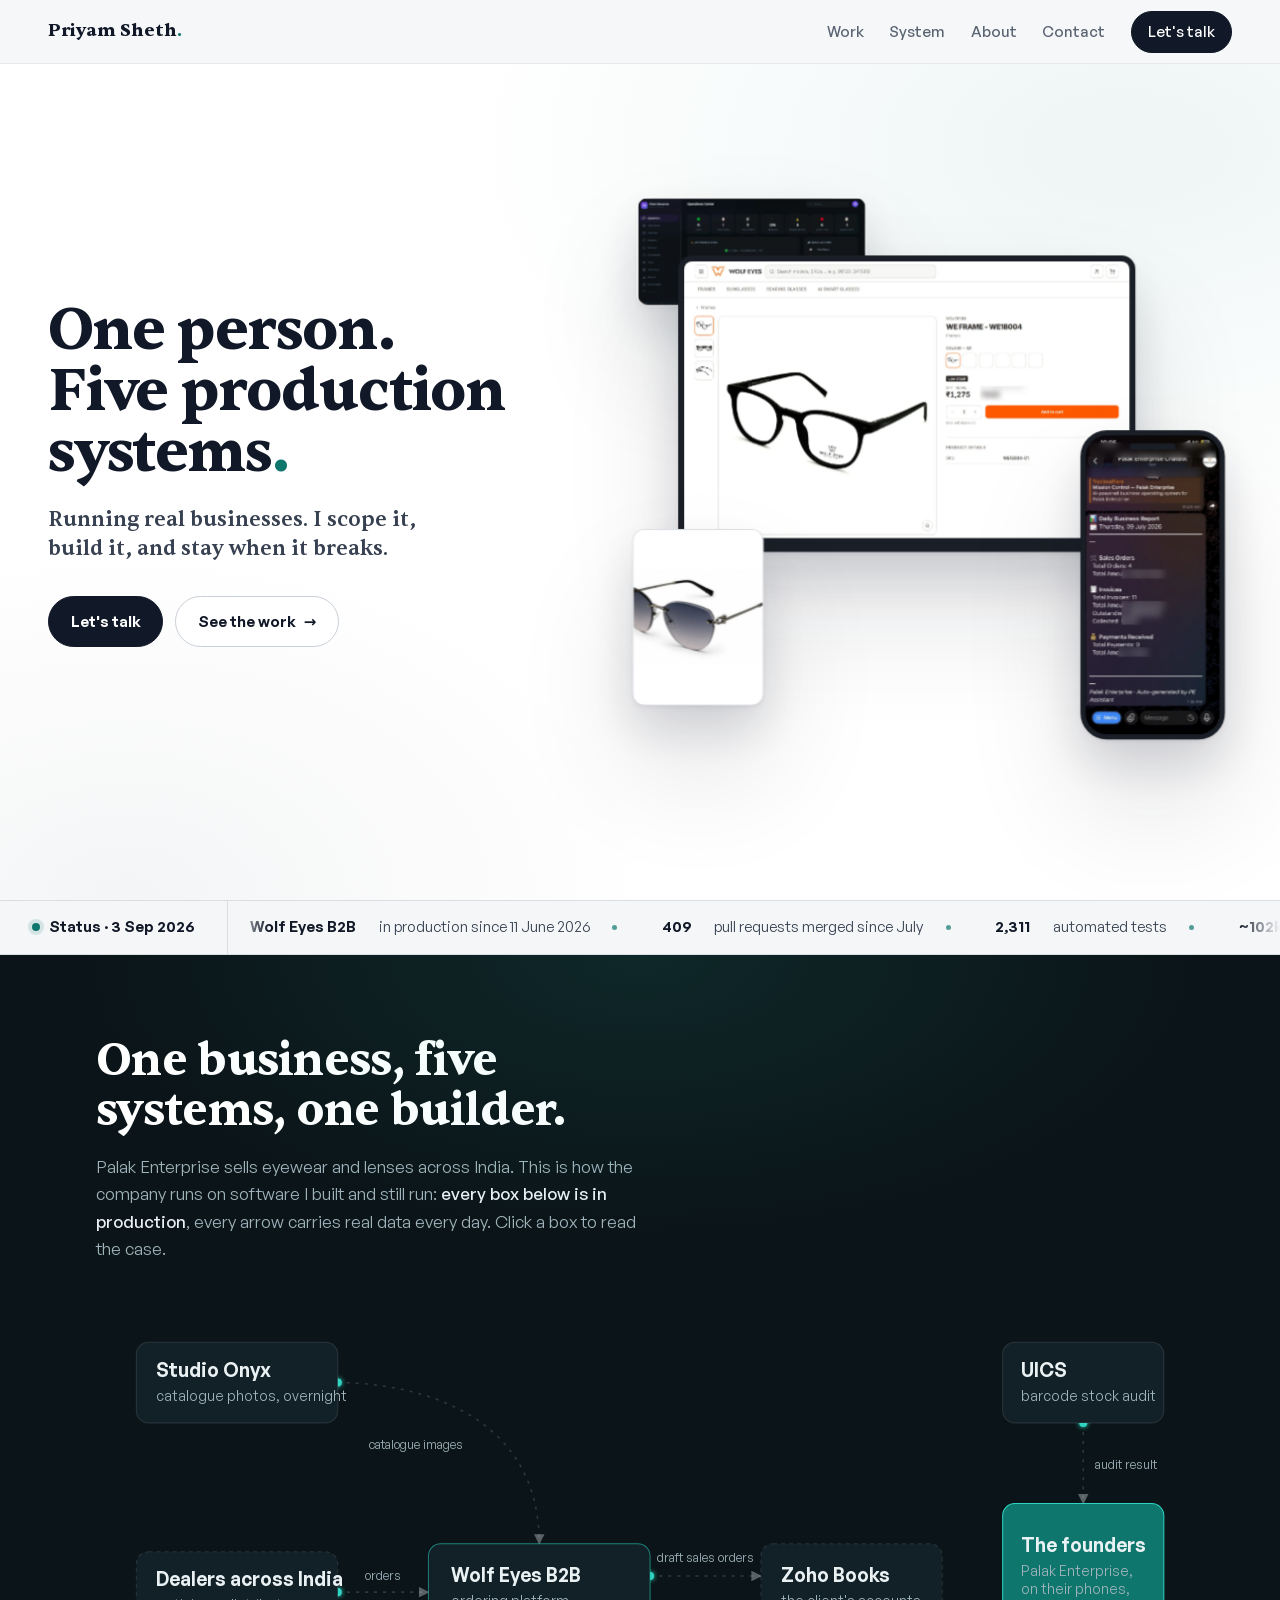
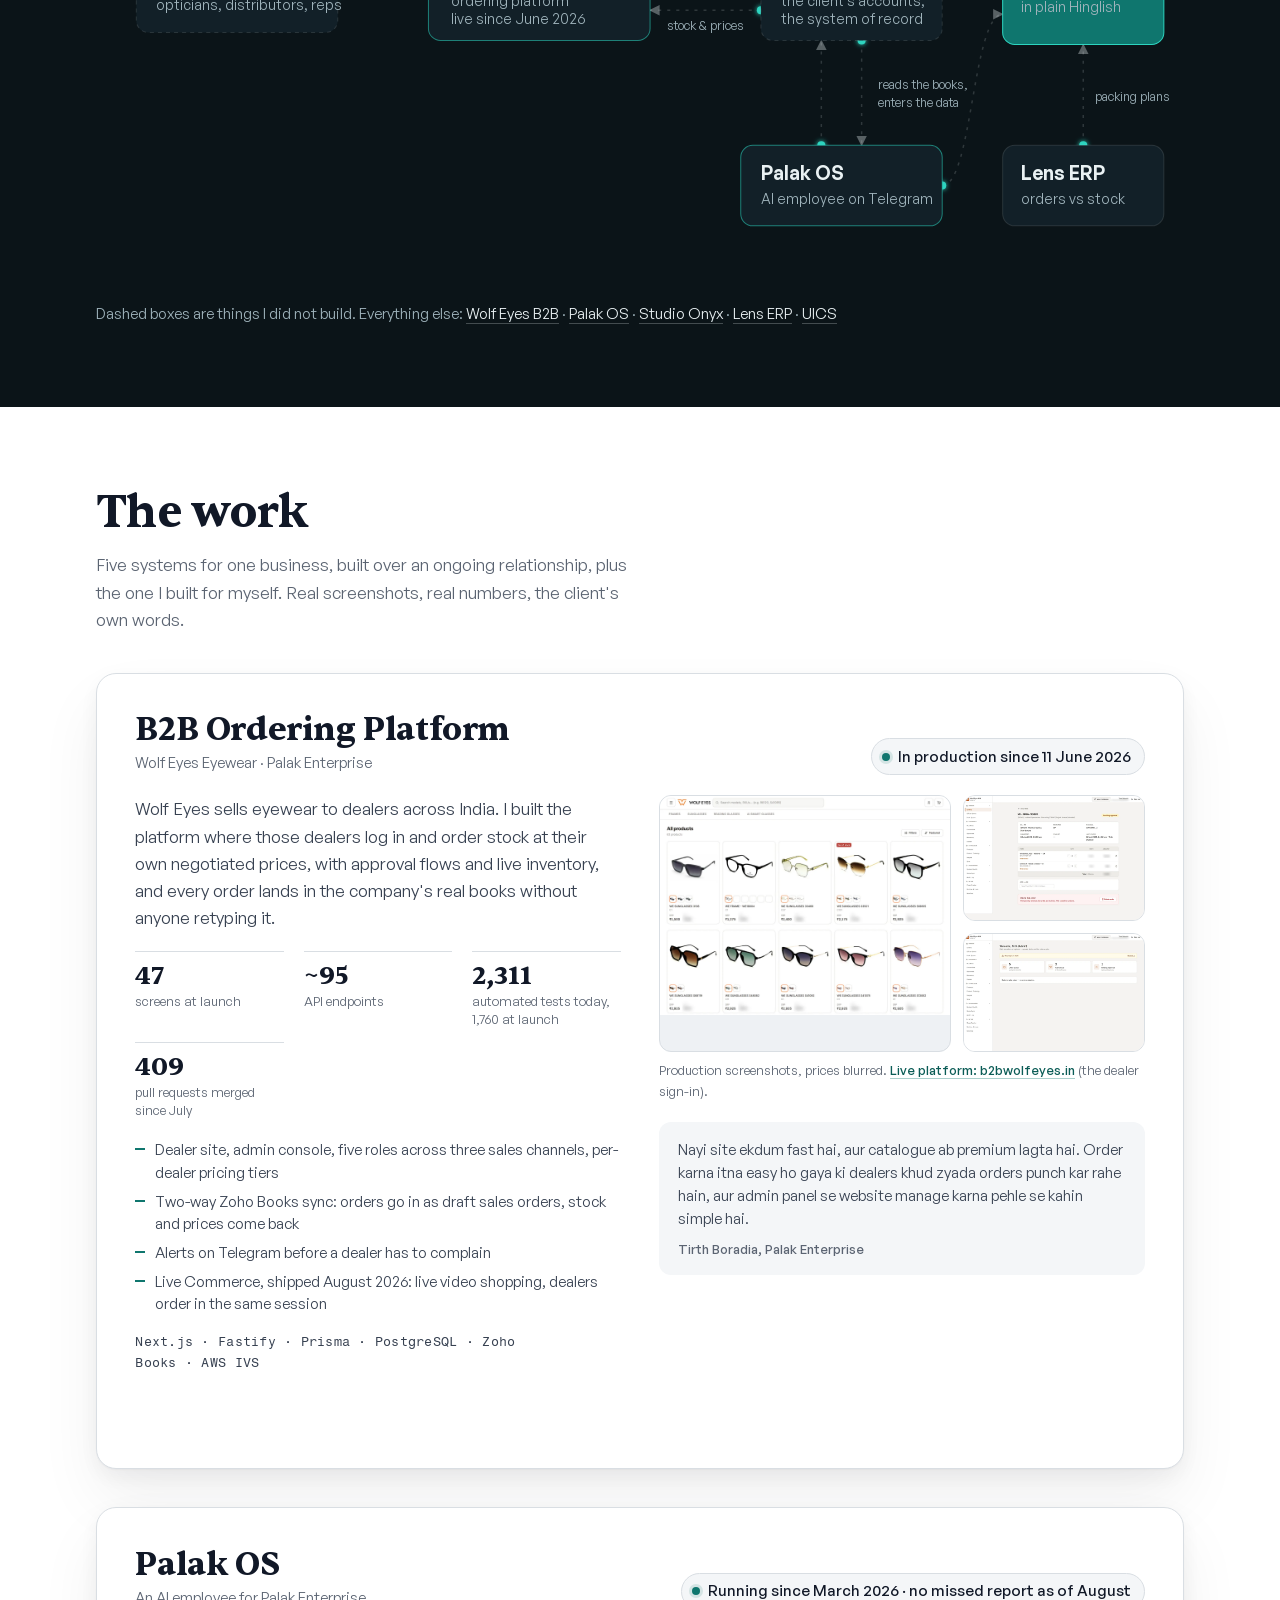
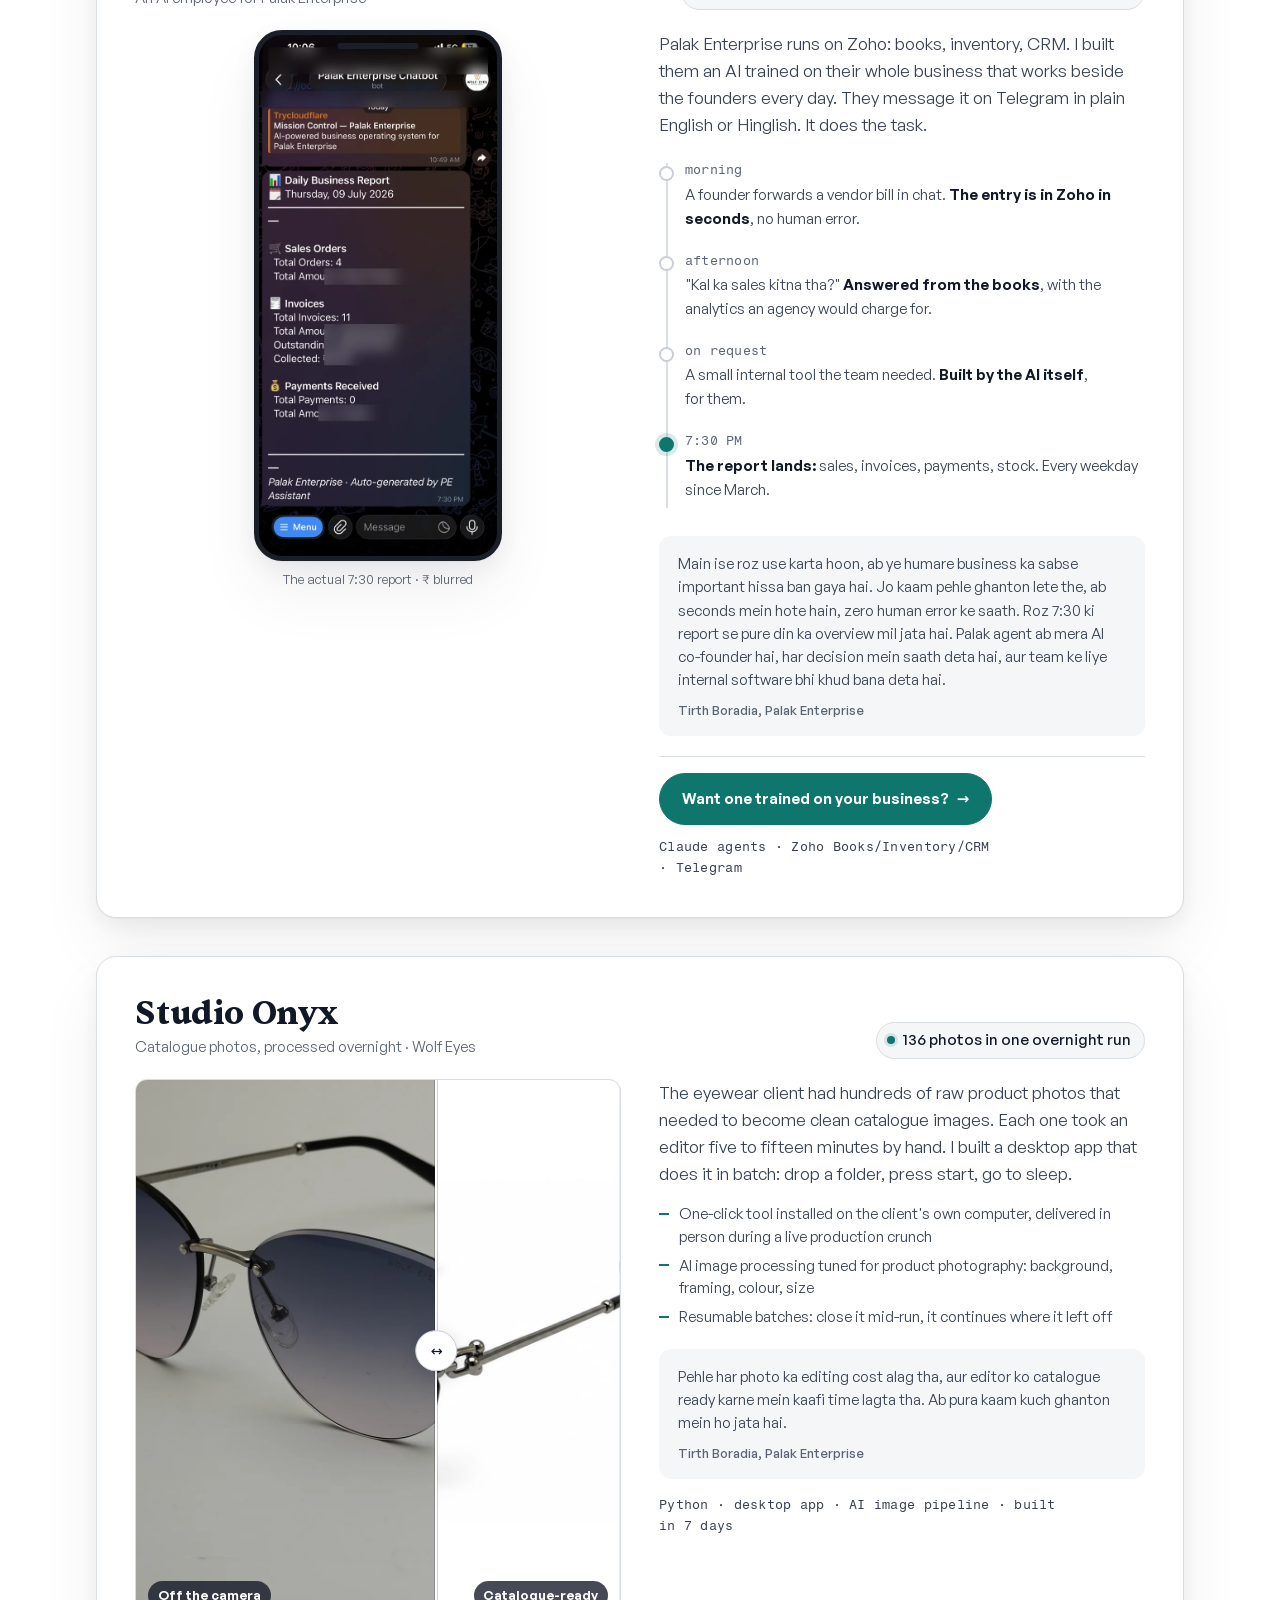
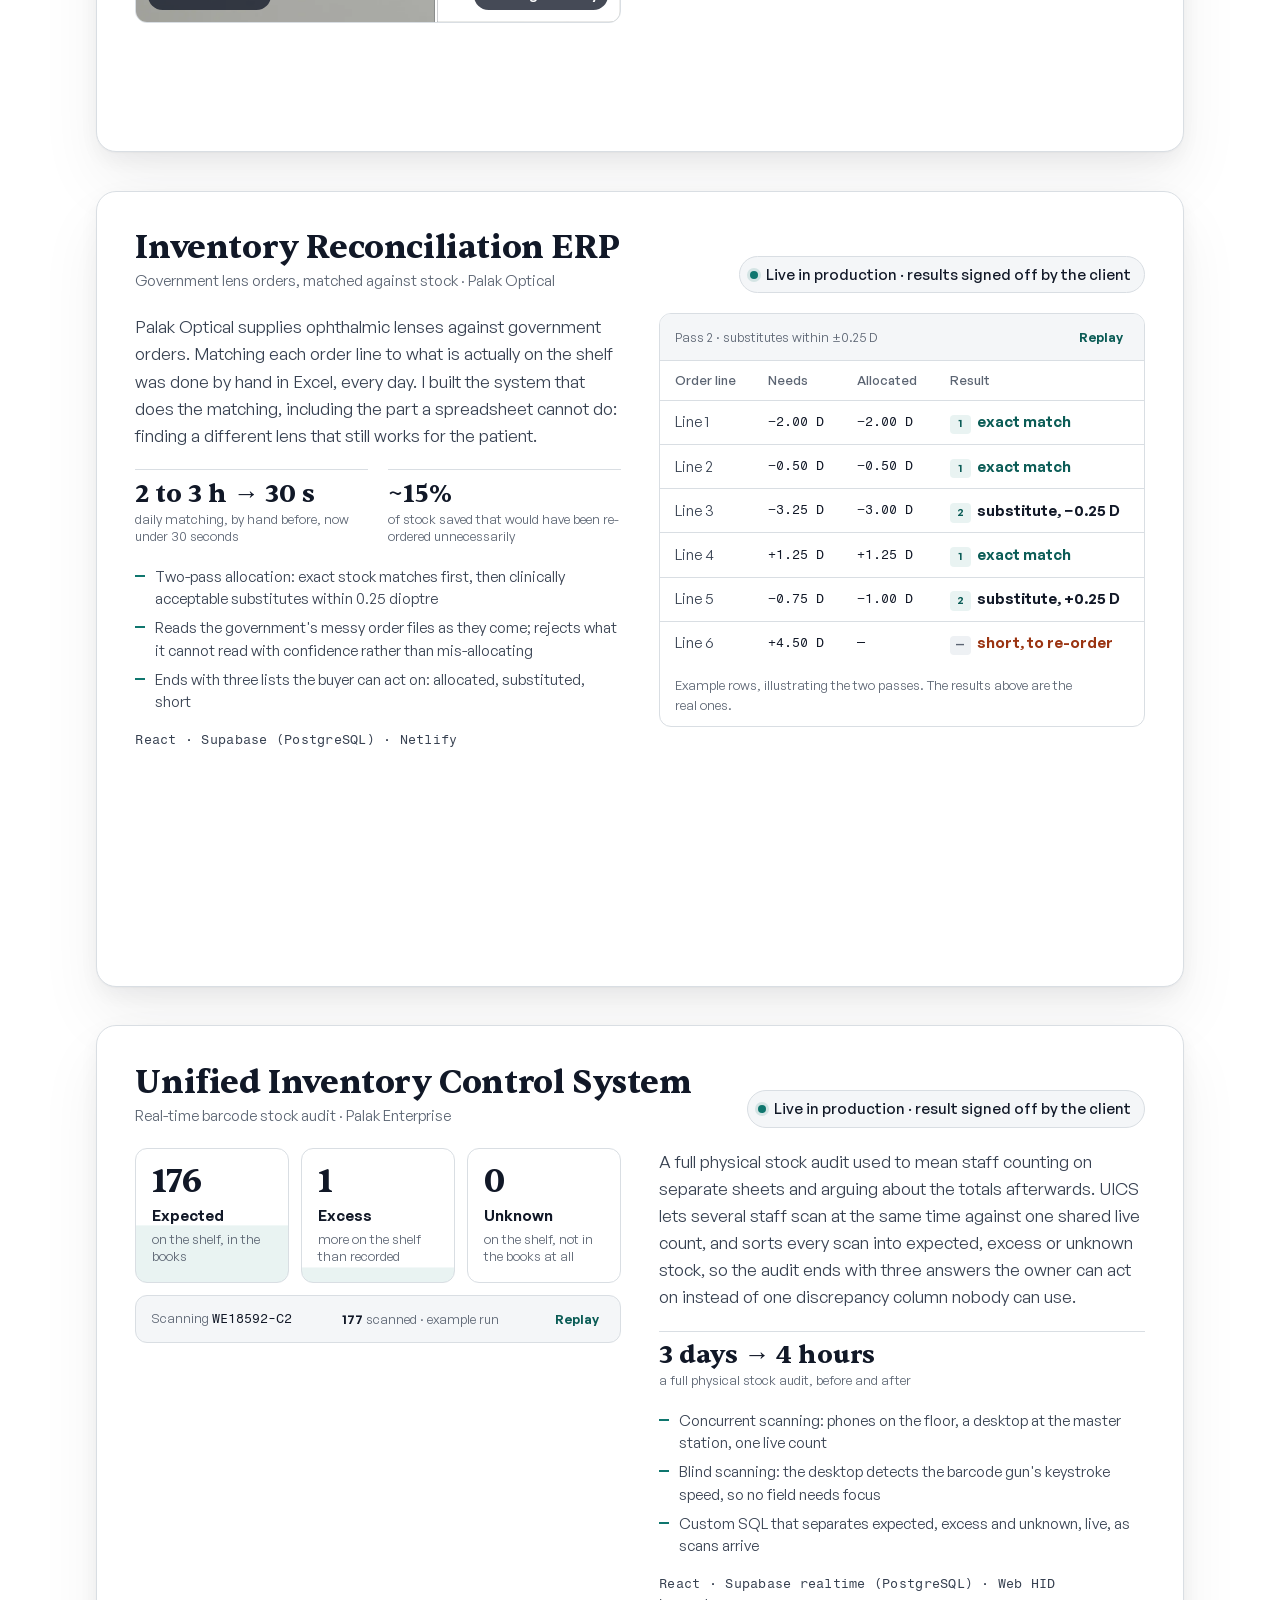
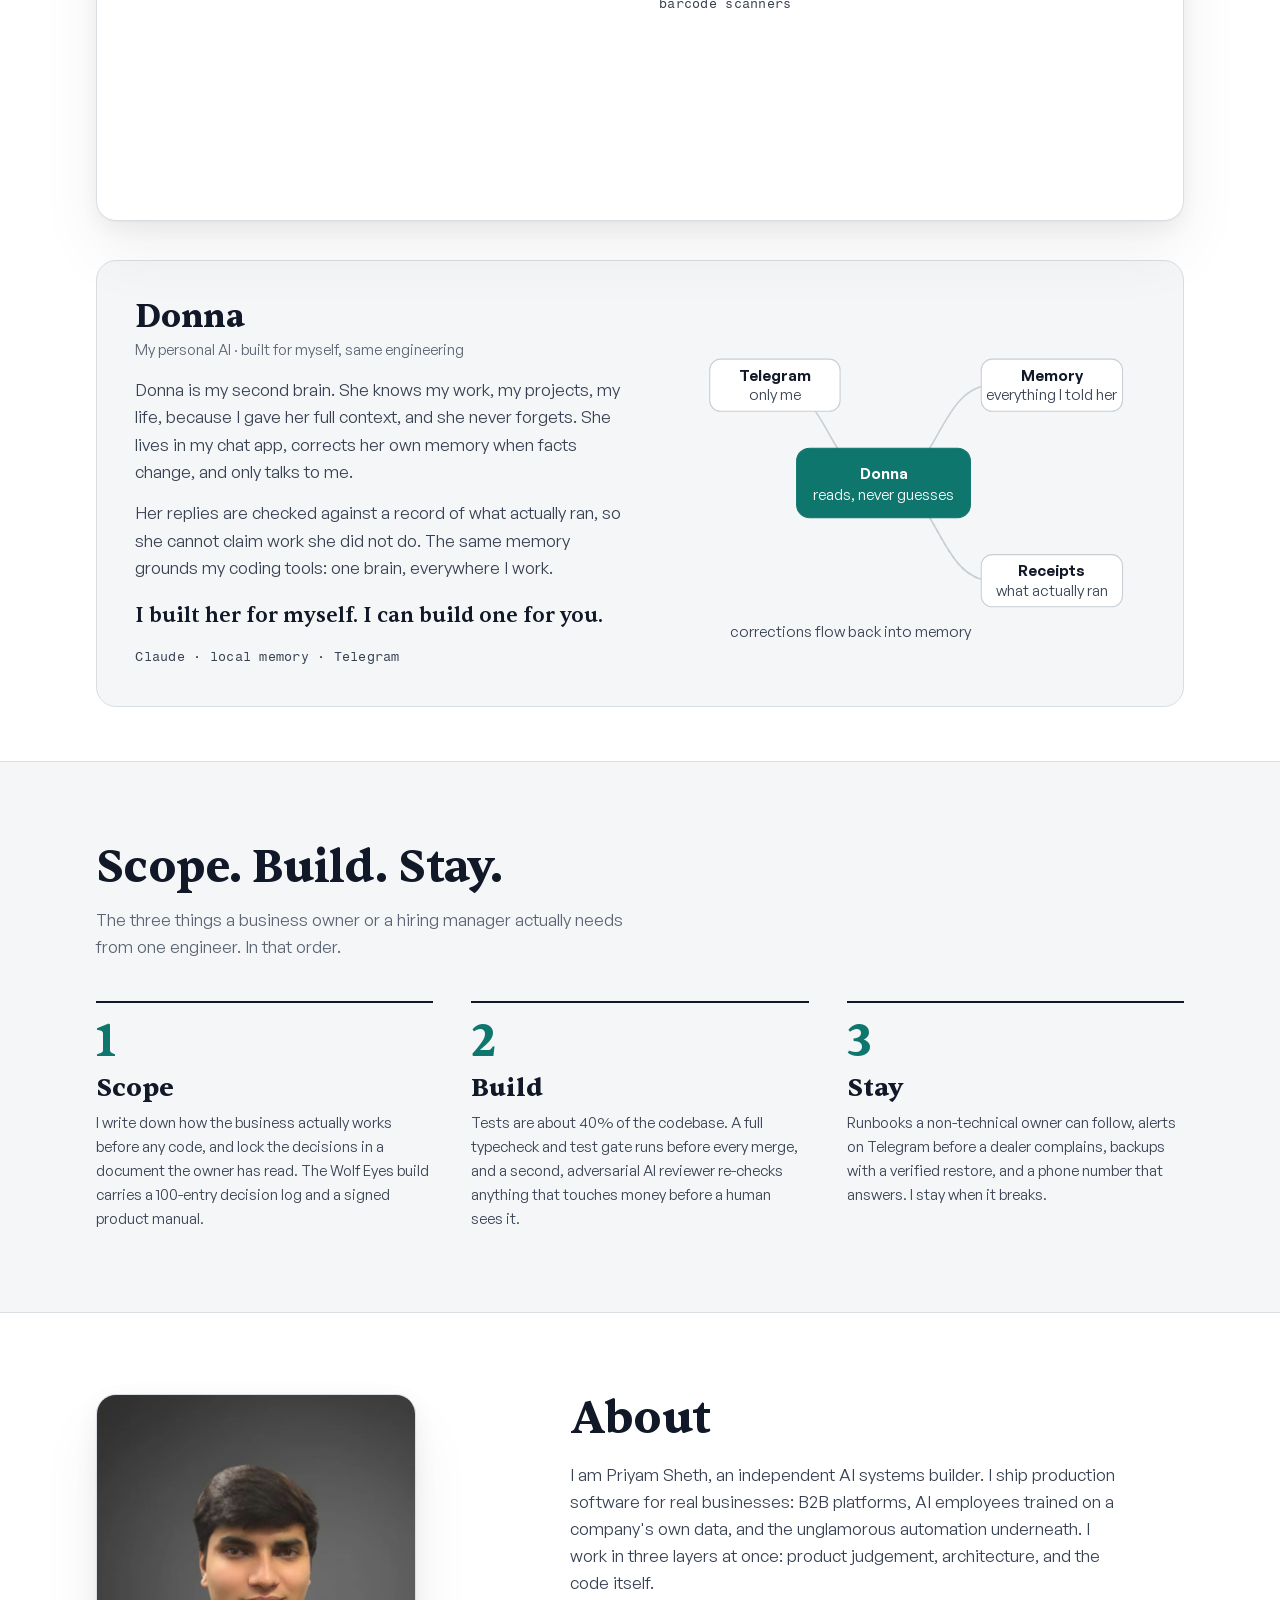
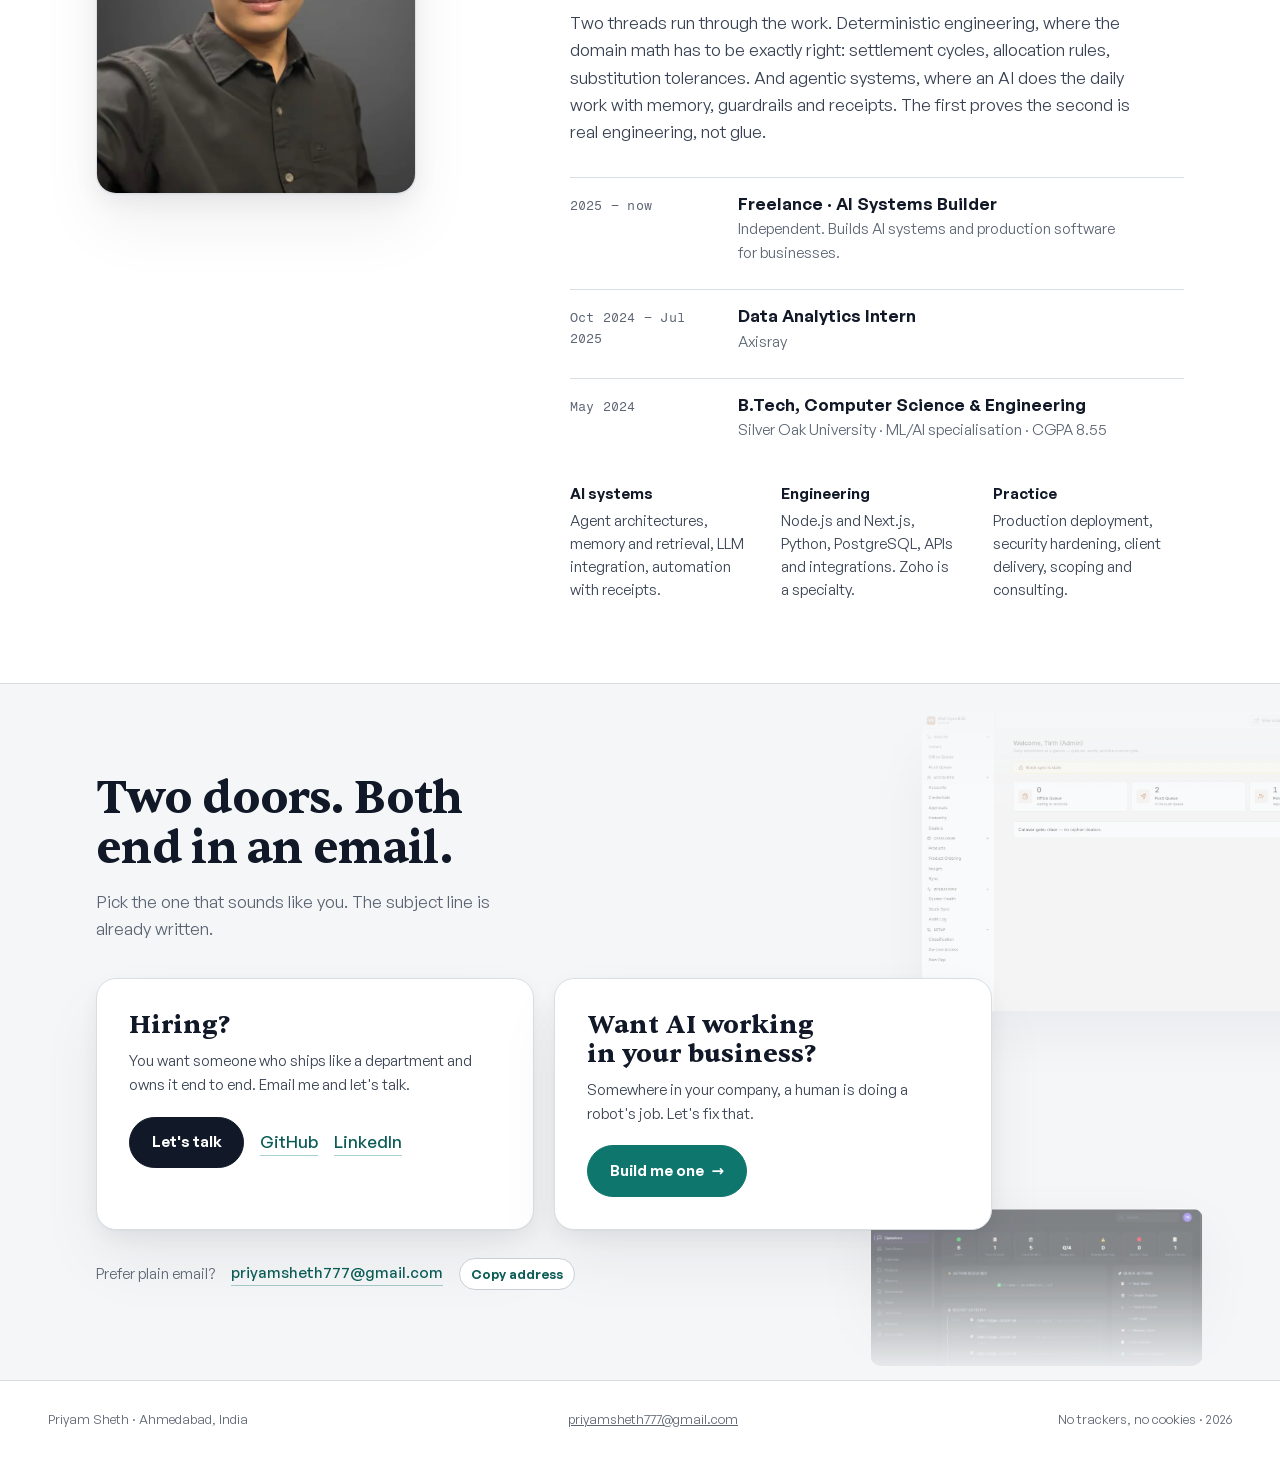
==== index.html @ 7212706d "Portfolio v2: layered hero, live system diagram, sticky case-study stack Rebuild the one-page portfo" ====
<!DOCTYPE html>
<html lang="en">
<head>
<meta charset="UTF-8">
<meta name="viewport" content="width=device-width, initial-scale=1.0">
<title>Priyam Sheth · AI systems &amp; production software for real businesses</title>
<meta name="description" content="Priyam Sheth builds AI systems and production software for real businesses: B2B platforms, AI employees, automation. One person, five production systems. Scoped, built and supported end to end.">
<meta property="og:title" content="Priyam Sheth">
<meta property="og:description" content="One person, five production systems, running real businesses. I scope it, build it, and stay when it breaks.">
<meta property="og:type" content="website">
<meta property="og:image" content="https://priyam-sheth.github.io/assets/og.png">
<meta name="twitter:card" content="summary_large_image">
<link rel="canonical" href="https://priyam-sheth.github.io/">
<link rel="icon" href="data:image/svg+xml,%3Csvg xmlns='http://www.w3.org/2000/svg' viewBox='0 0 64 64'%3E%3Crect width='64' height='64' rx='14' fill='%23FFFFFF' stroke='%23D9DEE3' stroke-width='1.5'/%3E%3Ctext x='32' y='41' font-family='Georgia,serif' font-weight='700' font-size='26' text-anchor='middle' fill='%23111827'%3EPS%3C/text%3E%3Crect x='16' y='49' width='32' height='3' rx='1.5' fill='%230F766E'/%3E%3C/svg%3E">
<link rel="preload" href="assets/fonts/sentient-700.woff2" as="font" type="font/woff2" crossorigin>
<link rel="preload" href="assets/fonts/general-sans-400.woff2" as="font" type="font/woff2" crossorigin>
<link rel="preload" href="assets/processed2/we-pdp.webp" as="image" fetchpriority="high">
<link rel="stylesheet" href="src/v2/site.css">
<script type="application/ld+json">
{"@context":"https://schema.org","@type":"Person","name":"Priyam Sheth","url":"https://priyam-sheth.github.io/","email":"mailto:priyamsheth777@gmail.com","jobTitle":"AI systems builder","description":"Builds AI systems and production software for real businesses: B2B platforms, AI employees, automation.","sameAs":["https://github.com/Priyam-Sheth","https://www.linkedin.com/in/priyam-sheth-680874bb"],"knowsAbout":["AI agents","Node.js","Next.js","Python","PostgreSQL","Zoho Books integration"]}
</script>
</head>
<body>
<a class="skip" href="#work">Skip to the work</a>
<div class="progress" aria-hidden="true"></div>

<header class="nav">
  <a class="wordmark" href="#top">Priyam Sheth<span class="dot">.</span></a>
  <nav class="nav-links" aria-label="Sections">
    <a href="#work">Work</a>
    <a href="#system">System</a>
    <a href="#about">About</a>
    <a href="#contact">Contact</a>
    <a class="btn btn-primary" href="mailto:priyamsheth777@gmail.com?subject=Let%27s%20talk">Let's talk</a>
  </nav>
</header>

<main id="top">

  <!-- ================= HERO: the layered stack ================= -->
  <section class="hero" aria-labelledby="hero-title">
    <div class="hero-grid">
      <div class="hero-copy">
        <h1 id="hero-title" class="r"><span class="line">One person.</span><span class="line">Five production systems<span class="dot">.</span></span></h1>
        <p class="lede r" style="--d:.08s">Running real businesses. I scope it, build it, and stay when it breaks.</p>
        <div class="hero-actions r" style="--d:.16s">
          <a class="btn btn-primary" href="mailto:priyamsheth777@gmail.com?subject=Let%27s%20talk">Let's talk</a>
          <a class="btn" href="#work">See the work <span class="arrow" aria-hidden="true">&rarr;</span></a>
        </div>
      </div>

      <div class="stage" data-stage aria-label="Screens from the five systems, in production">
        <div class="stage-inner">
          <div class="plane plane-ops" data-depth="0.55" style="--i:0">
            <img src="assets/processed2/palak-operations.webp" alt="Palak OS operations dashboard: agents, tasks, approvals and recent activity" width="1366" height="648" decoding="async">
          </div>
          <div class="plane plane-laptop" data-depth="0.85" style="--i:1">
            <img src="assets/processed2/we-pdp.webp" alt="A Wolf Eyes frame on the dealer ordering platform, dealer price blurred" width="1600" height="1039" decoding="async" fetchpriority="high">
          </div>
          <div class="plane plane-onyx" data-depth="1.15" style="--i:2">
            <img src="assets/processed2/onyx-after.webp" alt="Sunglasses on clean white, real output from Studio Onyx" width="1040" height="1400" loading="lazy" decoding="async">
          </div>
          <div class="plane plane-phone" data-depth="1.3" style="--i:3">
            <img src="assets/processed2/palak-report-real.webp" alt="The real 7:30 PM business report as delivered on Telegram, amounts blurred" width="589" height="1262" decoding="async">
          </div>
        </div>
      </div>
    </div>
  </section>

  <!-- ================= STATUS BOARD ================= -->
  <section class="board" aria-label="Status, as of 3 September 2026">
    <div class="board-inner">
      <div class="board-label"><span class="live" aria-hidden="true"></span>Status · 3 Sep 2026</div>
      <div class="track-wrap">
        <div class="track">
          <ul>
            <li><strong>Wolf Eyes B2B</strong> in production since 11 June 2026</li>
            <li><strong>409</strong> pull requests merged since July</li>
            <li><strong>2,311</strong> automated tests</li>
            <li><strong>~102k</strong> lines of TypeScript at launch</li>
            <li><strong>Palak OS</strong> 7:30 PM report, every weekday since March</li>
            <li><strong>Live Commerce</strong> shipped August 2026</li>
            <li><strong>136</strong> catalogue photos, one overnight run</li>
            <li><strong>3 days &rarr; 4 hours</strong> full stock audit</li>
            <li><strong>2 to 3 hours &rarr; 30 seconds</strong> daily lens matching</li>
            <li><strong>5</strong> systems, <strong>1</strong> business, <strong>1</strong> builder</li>
          </ul>
          <ul aria-hidden="true">
            <li><strong>Wolf Eyes B2B</strong> in production since 11 June 2026</li>
            <li><strong>409</strong> pull requests merged since July</li>
            <li><strong>2,311</strong> automated tests</li>
            <li><strong>~102k</strong> lines of TypeScript at launch</li>
            <li><strong>Palak OS</strong> 7:30 PM report, every weekday since March</li>
            <li><strong>Live Commerce</strong> shipped August 2026</li>
            <li><strong>136</strong> catalogue photos, one overnight run</li>
            <li><strong>3 days &rarr; 4 hours</strong> full stock audit</li>
            <li><strong>2 to 3 hours &rarr; 30 seconds</strong> daily lens matching</li>
            <li><strong>5</strong> systems, <strong>1</strong> business, <strong>1</strong> builder</li>
          </ul>
        </div>
      </div>
    </div>
  </section>

  <!-- ================= THE SYSTEM ================= -->
  <section class="system" id="system" aria-labelledby="system-title">
    <div class="wrap">
      <h2 id="system-title" class="r">One business, five systems, one builder.</h2>
      <p class="intro r" style="--d:.06s">Palak Enterprise sells eyewear and lenses across India. This is how the company runs on software I built and still run: <strong>every box below is in production</strong>, every arrow carries real data every day. Click a box to read the case.</p>

      <div class="diagram-scroll r" style="--d:.12s">
      <svg class="diagram" viewBox="0 0 1080 560" role="img" aria-labelledby="diagram-title diagram-desc">
        <title id="diagram-title">How Palak Enterprise runs on five systems</title>
        <desc id="diagram-desc">Dealers place orders on the Wolf Eyes B2B platform, which pushes draft sales orders into Zoho Books and pulls stock and prices back. Studio Onyx supplies catalogue images to the platform. Palak OS reads the books and enters data, and sends the founders a 7:30 PM report on Telegram. UICS sends audit results and the Lens ERP sends packing plans to the founders.</desc>
        <defs>
          <filter id="glow" x="-100%" y="-100%" width="300%" height="300%"><feGaussianBlur stdDeviation="2.5" result="b"/><feMerge><feMergeNode in="b"/><feMergeNode in="SourceGraphic"/></feMerge></filter>
          <marker id="arr" viewBox="0 0 10 10" refX="9" refY="5" markerWidth="7" markerHeight="7" orient="auto-start-reverse"><path d="M0 0L10 5L0 10z" fill="rgba(233,241,243,.35)"/></marker>
        </defs>

        <!-- edges -->
        <path class="edge" d="M240 288 C285 288 285 288 330 288" marker-end="url(#arr)"/>
        <path class="edge" d="M550 272 C605 272 605 272 660 272" marker-end="url(#arr)"/>
        <path class="edge" d="M660 306 C605 306 605 306 550 306" marker-end="url(#arr)"/>
        <path class="edge" d="M240 80 C300 80 440 100 440 240" marker-end="url(#arr)"/>
        <path class="edge" d="M760 336 L760 440" marker-end="url(#arr)"/>
        <path class="edge" d="M720 440 L720 336" marker-end="url(#arr)"/>
        <path class="edge" d="M840 480 C870 480 870 310 900 310" marker-end="url(#arr)"/>
        <path class="edge" d="M980 120 L980 200" marker-end="url(#arr)"/>
        <path class="edge" d="M980 440 L980 340" marker-end="url(#arr)"/>

        <!-- edge labels -->
        <text class="edge-lbl" x="285" y="276" text-anchor="middle">orders</text>
        <text class="edge-lbl" x="605" y="258" text-anchor="middle">draft sales orders</text>
        <text class="edge-lbl" x="605" y="326" text-anchor="middle">stock &amp; prices</text>
        <text class="edge-lbl" x="318" y="146" text-anchor="middle">catalogue images</text>
        <text class="edge-lbl" x="776" y="384">reads the books,</text>
        <text class="edge-lbl" x="776" y="402">enters the data</text>
        <text class="edge-lbl" x="838" y="452" text-anchor="end">7:30 PM report</text>
        <text class="edge-lbl" x="992" y="166">audit result</text>
        <text class="edge-lbl" x="992" y="396">packing plans</text>

        <!-- packets -->
        <circle class="packet" r="4" cx="0" cy="0" style="offset-path:path('M240 288 C285 288 285 288 330 288');--t:3.2s"/>
        <circle class="packet" r="4" cx="0" cy="0" style="offset-path:path('M550 272 C605 272 605 272 660 272');--t:3.4s;--o:-1s"/>
        <circle class="packet" r="4" cx="0" cy="0" style="offset-path:path('M660 306 C605 306 605 306 550 306');--t:3.4s;--o:-2.4s"/>
        <circle class="packet" r="4" cx="0" cy="0" style="offset-path:path('M240 80 C300 80 440 100 440 240');--t:5s;--o:-.6s"/>
        <circle class="packet" r="4" cx="0" cy="0" style="offset-path:path('M760 336 L760 440');--t:2.6s"/>
        <circle class="packet" r="4" cx="0" cy="0" style="offset-path:path('M720 440 L720 336');--t:2.6s;--o:-1.3s"/>
        <circle class="packet" r="4" cx="0" cy="0" style="offset-path:path('M840 480 C870 480 870 310 900 310');--t:4s;--o:-1.8s"/>
        <circle class="packet" r="4" cx="0" cy="0" style="offset-path:path('M980 120 L980 200');--t:2.4s;--o:-.4s"/>
        <circle class="packet" r="4" cx="0" cy="0" style="offset-path:path('M980 440 L980 340');--t:2.4s;--o:-1.6s"/>

        <!-- nodes -->
        <a class="node" href="#studio-onyx"><g>
          <rect x="40" y="40" width="200" height="80" rx="12"/>
          <text class="lbl" x="60" y="74">Studio Onyx</text>
          <text class="sub" x="60" y="98">catalogue photos, overnight</text>
        </g></a>
        <g class="node ext"><rect x="40" y="248" width="200" height="80" rx="12" stroke-dasharray="4 4"/>
          <text class="lbl" x="60" y="282">Dealers across India</text>
          <text class="sub" x="60" y="306">opticians, distributors, reps</text>
        </g>
        <a class="node hub" href="#wolf-eyes"><g>
          <rect x="330" y="240" width="220" height="96" rx="12"/>
          <text class="lbl" x="352" y="278">Wolf Eyes B2B</text>
          <text class="sub" x="352" y="302">ordering platform</text>
          <text class="sub" x="352" y="320">live since June 2026</text>
        </g></a>
        <g class="node ext"><rect x="660" y="240" width="180" height="96" rx="12" stroke-dasharray="4 4"/>
          <text class="lbl" x="680" y="278">Zoho Books</text>
          <text class="sub" x="680" y="302">the client's accounts,</text>
          <text class="sub" x="680" y="320">the system of record</text>
        </g>
        <a class="node hub" href="#palak-os"><g>
          <rect x="640" y="440" width="200" height="80" rx="12"/>
          <text class="lbl" x="660" y="474">Palak OS</text>
          <text class="sub" x="660" y="498">AI employee on Telegram</text>
        </g></a>
        <a class="node" href="#uics"><g>
          <rect x="900" y="40" width="160" height="80" rx="12"/>
          <text class="lbl" x="918" y="74">UICS</text>
          <text class="sub" x="918" y="98">barcode stock audit</text>
        </g></a>
        <g class="node you"><rect x="900" y="200" width="160" height="140" rx="12"/>
          <text class="lbl" x="918" y="248" fill="#fff">The founders</text>
          <text class="sub" x="918" y="272" fill="rgba(255,255,255,.8)">Palak Enterprise,</text>
          <text class="sub" x="918" y="290" fill="rgba(255,255,255,.8)">on their phones,</text>
          <text class="sub" x="918" y="308" fill="rgba(255,255,255,.8)">in plain Hinglish</text>
        </g>
        <a class="node" href="#erp"><g>
          <rect x="900" y="440" width="160" height="80" rx="12"/>
          <text class="lbl" x="918" y="474">Lens ERP</text>
          <text class="sub" x="918" y="498">orders vs stock</text>
        </g></a>
      </svg>
      </div>
      <p class="swipe-hint">Swipe sideways to see the whole map.</p>
      <p class="legend r" style="--d:.18s"><span>Dashed boxes are things I did not build. Everything else: <a href="#wolf-eyes">Wolf Eyes B2B</a> · <a href="#palak-os">Palak OS</a> · <a href="#studio-onyx">Studio Onyx</a> · <a href="#erp">Lens ERP</a> · <a href="#uics">UICS</a></span></p>
    </div>
  </section>

  <!-- ================= THE WORK: sticky stack ================= -->
  <section class="work" id="work" aria-labelledby="work-title">
    <div class="work-head">
      <h2 id="work-title" class="r">The work</h2>
      <p class="r" style="--d:.06s">Five systems for one business, built over an ongoing relationship, plus the one I built for myself. Real screenshots, real numbers, the client's own words.</p>
    </div>

    <div class="stack">

      <!-- 1 · WOLF EYES -->
      <article class="sheet" id="wolf-eyes" aria-labelledby="we-title">
        <div class="sheet-head">
          <div>
            <h3 id="we-title">B2B Ordering Platform</h3>
            <p class="client">Wolf Eyes Eyewear · Palak Enterprise</p>
          </div>
          <p class="status">In production since 11 June 2026</p>
        </div>
        <div class="sheet-body">
          <div class="copy">
            <p>Wolf Eyes sells eyewear to dealers across India. I built the platform where those dealers log in and order stock at their own negotiated prices, with approval flows and live inventory, and every order lands in the company's real books without anyone retyping it.</p>
            <ul class="facts" aria-label="The platform in numbers">
              <li><span class="n num" data-n="47">47</span><span class="l">screens at launch</span></li>
              <li><span class="n num" data-n="95" data-prefix="~">~95</span><span class="l">API endpoints</span></li>
              <li><span class="n num" data-n="2311">2,311</span><span class="l">automated tests today, 1,760 at launch</span></li>
              <li><span class="n num" data-n="409">409</span><span class="l">pull requests merged since July</span></li>
            </ul>
            <ul class="built">
              <li>Dealer site, admin console, five roles across three sales channels, per-dealer pricing tiers</li>
              <li>Two-way Zoho Books sync: orders go in as draft sales orders, stock and prices come back</li>
              <li>Alerts on Telegram before a dealer has to complain</li>
              <li>Live Commerce, shipped August 2026: live video shopping, dealers order in the same session</li>
            </ul>
            <p class="tech mono">Next.js · Fastify · Prisma · PostgreSQL · Zoho Books · AWS IVS</p>
          </div>
          <div>
            <div class="mosaic" role="group" aria-label="Wolf Eyes platform screenshots">
              <figure class="frame"><img src="assets/processed2/we-catalogue.webp" alt="The dealer catalogue with product photos, dealer prices blurred" width="1400" height="1056" loading="lazy" decoding="async"><figcaption>The catalogue</figcaption></figure>
              <figure class="frame"><img src="assets/processed2/we-order-detail.webp" alt="An order in the admin console with its audit trail, amounts blurred" width="1400" height="961" loading="lazy" decoding="async"><figcaption>An order with its audit trail</figcaption></figure>
              <figure class="frame"><img src="assets/processed2/we-admin-dashboard.webp" alt="The owner's dashboard with queues and alerts" width="1400" height="909" loading="lazy" decoding="async"><figcaption>The owner's dashboard</figcaption></figure>
            </div>
            <p class="shotcap">Production screenshots, prices blurred. <a class="plain" href="https://b2bwolfeyes.in" target="_blank" rel="noopener">Live platform: b2bwolfeyes.in</a> (the dealer sign-in).</p>
            <figure class="quote">
              <blockquote>Nayi site ekdum fast hai, aur catalogue ab premium lagta hai. Order karna itna easy ho gaya ki dealers khud zyada orders punch kar rahe hain, aur admin panel se website manage karna pehle se kahin simple hai.</blockquote>
              <figcaption>Tirth Boradia, Palak Enterprise</figcaption>
            </figure>
          </div>
        </div>
      </article>

      <!-- 2 · PALAK OS -->
      <article class="sheet" id="palak-os" aria-labelledby="po-title">
        <div class="sheet-head">
          <div>
            <h3 id="po-title">Palak OS</h3>
            <p class="client">An AI employee for Palak Enterprise</p>
          </div>
          <p class="status">Running since March 2026 · no missed report as of August</p>
        </div>
        <div class="sheet-body">
          <div>
            <div class="phone"><img src="assets/processed2/palak-report-real.webp" alt="The real 7:30 PM business report on Telegram: sales orders, invoices and payments summarised, amounts blurred" width="589" height="1262" loading="lazy" decoding="async"></div>
            <p class="shotcap" style="text-align:center">The actual 7:30 report · ₹ blurred</p>
          </div>
          <div class="copy">
            <p>Palak Enterprise runs on Zoho: books, inventory, CRM. I built them an AI trained on their whole business that works beside the founders every day. They message it on Telegram in plain English or Hinglish. It does the task.</p>
            <ol class="day" aria-label="A weekday with Palak OS">
              <li><time>morning</time><p>A founder forwards a vendor bill in chat. <strong>The entry is in Zoho in seconds</strong>, no human error.</p></li>
              <li><time>afternoon</time><p>"Kal ka sales kitna tha?" <strong>Answered from the books</strong>, with the analytics an agency would charge for.</p></li>
              <li><time>on request</time><p>A small internal tool the team needed. <strong>Built by the AI itself</strong>, for them.</p></li>
              <li class="hot"><time>7:30 PM</time><p><strong>The report lands:</strong> sales, invoices, payments, stock. Every weekday since March.</p></li>
            </ol>
            <figure class="quote">
              <blockquote>Main ise roz use karta hoon, ab ye humare business ka sabse important hissa ban gaya hai. Jo kaam pehle ghanton lete the, ab seconds mein hote hain, zero human error ke saath. Roz 7:30 ki report se pure din ka overview mil jata hai. Palak agent ab mera AI co-founder hai, har decision mein saath deta hai, aur team ke liye internal software bhi khud bana deta hai.</blockquote>
              <figcaption>Tirth Boradia, Palak Enterprise</figcaption>
            </figure>
            <div class="sheet-foot">
              <a class="btn btn-accent" href="mailto:priyamsheth777@gmail.com?subject=Build%20me%20one">Want one trained on your business? <span class="arrow" aria-hidden="true">&rarr;</span></a>
              <p class="tech mono" style="margin:0">Claude agents · Zoho Books/Inventory/CRM · Telegram</p>
            </div>
          </div>
        </div>
      </article>

      <!-- 3 · STUDIO ONYX -->
      <article class="sheet" id="studio-onyx" aria-labelledby="so-title">
        <div class="sheet-head">
          <div>
            <h3 id="so-title">Studio Onyx</h3>
            <p class="client">Catalogue photos, processed overnight · Wolf Eyes</p>
          </div>
          <p class="status">136 photos in one overnight run</p>
        </div>
        <div class="sheet-body">
          <div class="compare" style="--cut:50%" aria-label="Drag to compare the raw studio frame with the catalogue-ready output">
            <img class="before" src="assets/processed2/onyx-before.webp" alt="The raw studio frame: grey, flat, product small in the frame" width="1040" height="1400" loading="lazy" decoding="async">
            <img class="after" src="assets/processed2/onyx-after.webp" alt="The same sunglasses, catalogue-ready on clean white, real output from the tool" width="1040" height="1400" loading="lazy" decoding="async">
            <div class="handle" aria-hidden="true"></div>
            <div class="knob" aria-hidden="true">&#8596;</div>
            <span class="tag b" aria-hidden="true">Off the camera</span>
            <span class="tag a" aria-hidden="true">Catalogue-ready</span>
            <input type="range" min="0" max="100" value="50" aria-label="Compare before and after">
          </div>
          <div class="copy">
            <p>The eyewear client had hundreds of raw product photos that needed to become clean catalogue images. Each one took an editor five to fifteen minutes by hand. I built a desktop app that does it in batch: drop a folder, press start, go to sleep.</p>
            <ul class="built">
              <li>One-click tool installed on the client's own computer, delivered in person during a live production crunch</li>
              <li>AI image processing tuned for product photography: background, framing, colour, size</li>
              <li>Resumable batches: close it mid-run, it continues where it left off</li>
            </ul>
            <figure class="quote">
              <blockquote>Pehle har photo ka editing cost alag tha, aur editor ko catalogue ready karne mein kaafi time lagta tha. Ab pura kaam kuch ghanton mein ho jata hai.</blockquote>
              <figcaption>Tirth Boradia, Palak Enterprise</figcaption>
            </figure>
            <p class="tech mono">Python · desktop app · AI image pipeline · built in 7 days</p>
          </div>
        </div>
      </article>

      <!-- 4 · LENS ERP -->
      <article class="sheet" id="erp" aria-labelledby="erp-title">
        <div class="sheet-head">
          <div>
            <h3 id="erp-title">Inventory Reconciliation ERP</h3>
            <p class="client">Government lens orders, matched against stock · Palak Optical</p>
          </div>
          <p class="status">Live in production · results signed off by the client</p>
        </div>
        <div class="sheet-body">
          <div class="copy">
            <p>Palak Optical supplies ophthalmic lenses against government orders. Matching each order line to what is actually on the shelf was done by hand in Excel, every day. I built the system that does the matching, including the part a spreadsheet cannot do: finding a different lens that still works for the patient.</p>
            <ul class="facts" aria-label="Results">
              <li><span class="n">2 to 3 h &rarr; 30 s</span><span class="l">daily matching, by hand before, now under 30 seconds</span></li>
              <li><span class="n num" data-n="15" data-prefix="~" data-suffix="%">~15%</span><span class="l">of stock saved that would have been re-ordered unnecessarily</span></li>
            </ul>
            <ul class="built">
              <li>Two-pass allocation: exact stock matches first, then clinically acceptable substitutes within 0.25 dioptre</li>
              <li>Reads the government's messy order files as they come; rejects what it cannot read with confidence rather than mis-allocating</li>
              <li>Ends with three lists the buyer can act on: allocated, substituted, short</li>
            </ul>
            <p class="tech mono">React · Supabase (PostgreSQL) · Netlify</p>
          </div>
          <div class="demo" data-alloc>
            <div class="demo-bar"><span data-alloc-status>Example rows · waiting</span><button type="button" data-alloc-replay>Replay</button></div>
            <table class="alloc">
              <thead><tr><th scope="col">Order line</th><th scope="col">Needs</th><th scope="col">Allocated</th><th scope="col">Result</th></tr></thead>
              <tbody>
                <tr data-final="exact" data-label="exact match"><td>Line 1</td><td class="pw">&minus;2.00 D</td><td class="pw">&minus;2.00 D</td><td><span class="pass">·</span><span class="res">waiting</span></td></tr>
                <tr data-final="exact" data-label="exact match"><td>Line 2</td><td class="pw">&minus;0.50 D</td><td class="pw">&minus;0.50 D</td><td><span class="pass">·</span><span class="res">waiting</span></td></tr>
                <tr data-final="sub" data-label="substitute, &minus;0.25 D"><td>Line 3</td><td class="pw">&minus;3.25 D</td><td class="pw">&minus;3.00 D</td><td><span class="pass">·</span><span class="res">waiting</span></td></tr>
                <tr data-final="exact" data-label="exact match"><td>Line 4</td><td class="pw">+1.25 D</td><td class="pw">+1.25 D</td><td><span class="pass">·</span><span class="res">waiting</span></td></tr>
                <tr data-final="sub" data-label="substitute, +0.25 D"><td>Line 5</td><td class="pw">&minus;0.75 D</td><td class="pw">&minus;1.00 D</td><td><span class="pass">·</span><span class="res">waiting</span></td></tr>
                <tr data-final="short" data-label="short, to re-order"><td>Line 6</td><td class="pw">+4.50 D</td><td class="pw">&mdash;</td><td><span class="pass">·</span><span class="res">waiting</span></td></tr>
              </tbody>
            </table>
            <p class="shotcap" style="padding:.6rem .9rem;margin:0">Example rows, illustrating the two passes. The results above are the real ones.</p>
          </div>
        </div>
      </article>

      <!-- 5 · UICS -->
      <article class="sheet" id="uics" aria-labelledby="uics-title">
        <div class="sheet-head">
          <div>
            <h3 id="uics-title">Unified Inventory Control System</h3>
            <p class="client">Real-time barcode stock audit · Palak Enterprise</p>
          </div>
          <p class="status">Live in production · result signed off by the client</p>
        </div>
        <div class="sheet-body">
          <div data-uics>
            <div class="buckets" role="group" aria-label="Audit buckets, example run">
              <div class="bucket" data-b="expected"><div class="fill"></div><span class="k">0</span><span class="t">Expected</span><span class="d">on the shelf, in the books</span></div>
              <div class="bucket" data-b="excess"><div class="fill"></div><span class="k">0</span><span class="t">Excess</span><span class="d">more on the shelf than recorded</span></div>
              <div class="bucket unknown" data-b="unknown"><div class="fill"></div><span class="k">0</span><span class="t">Unknown</span><span class="d">on the shelf, not in the books at all</span></div>
            </div>
            <div class="scanline"><span>Scanning <span class="code" data-scan-code>…</span></span><span><b data-scan-n>0</b> scanned · example run</span><button type="button" data-uics-replay>Replay</button></div>
          </div>
          <div class="copy">
            <p>A full physical stock audit used to mean staff counting on separate sheets and arguing about the totals afterwards. UICS lets several staff scan at the same time against one shared live count, and sorts every scan into expected, excess or unknown stock, so the audit ends with three answers the owner can act on instead of one discrepancy column nobody can use.</p>
            <ul class="facts" aria-label="Result">
              <li><span class="n">3 days &rarr; 4 hours</span><span class="l">a full physical stock audit, before and after</span></li>
            </ul>
            <ul class="built">
              <li>Concurrent scanning: phones on the floor, a desktop at the master station, one live count</li>
              <li>Blind scanning: the desktop detects the barcode gun's keystroke speed, so no field needs focus</li>
              <li>Custom SQL that separates expected, excess and unknown, live, as scans arrive</li>
            </ul>
            <p class="tech mono">React · Supabase realtime (PostgreSQL) · Web HID barcode scanners</p>
          </div>
        </div>
      </article>

    </div>

    <!-- DONNA: outside the client arc -->
    <div class="plate" id="donna">
      <div class="plate-inner r">
        <div>
          <h3>Donna</h3>
          <p class="client">My personal AI · built for myself, same engineering</p>
          <p>Donna is my second brain. She knows my work, my projects, my life, because I gave her full context, and she never forgets. She lives in my chat app, corrects her own memory when facts change, and only talks to me.</p>
          <p>Her replies are checked against a record of what actually ran, so she cannot claim work she did not do. The same memory grounds my coding tools: one brain, everywhere I work.</p>
          <p class="close">I built her for myself. I can build one for you.</p>
          <p class="tech mono">Claude · local memory · Telegram</p>
        </div>
        <svg class="donna-svg" viewBox="0 0 420 300" role="img" aria-label="How Donna thinks: a message comes in, she reads her memory and the record of what ran, then answers; corrections update the memory.">
          <path d="M80 60 C130 60 130 150 180 150"/>
          <path d="M180 150 C230 150 230 60 280 60"/>
          <path d="M180 150 C230 150 230 240 280 240"/>
          <path d="M280 240 C230 240 230 150 180 150" stroke-dasharray="3 4"/>
          <g><rect x="20" y="36" width="120" height="48" rx="10"/><text class="k" x="80" y="56" text-anchor="middle">Telegram</text><text x="80" y="74" text-anchor="middle">only me</text></g>
          <g class="core"><rect x="100" y="118" width="160" height="64" rx="12"/><text class="k" x="180" y="146" text-anchor="middle">Donna</text><text x="180" y="166" text-anchor="middle">reads, never guesses</text></g>
          <g><rect x="270" y="36" width="130" height="48" rx="10"/><text class="k" x="335" y="56" text-anchor="middle">Memory</text><text x="335" y="74" text-anchor="middle">everything I told her</text></g>
          <g><rect x="270" y="216" width="130" height="48" rx="10"/><text class="k" x="335" y="236" text-anchor="middle">Receipts</text><text x="335" y="254" text-anchor="middle">what actually ran</text></g>
          <text x="150" y="292" text-anchor="middle">corrections flow back into memory</text>
          
        </svg>
      </div>
    </div>
  </section>

  <!-- ================= METHOD ================= -->
  <section class="method" id="method" aria-labelledby="method-title">
    <div class="wrap">
      <h2 id="method-title" class="r">Scope. Build. Stay.</h2>
      <p class="intro r" style="--d:.06s">The three things a business owner or a hiring manager actually needs from one engineer. In that order.</p>
      <ol class="steps">
        <li class="r"><span class="num">1</span><h3>Scope</h3><p>I write down how the business actually works before any code, and lock the decisions in a document the owner has read. The Wolf Eyes build carries a 100-entry decision log and a signed product manual.</p></li>
        <li class="r" style="--d:.08s"><span class="num">2</span><h3>Build</h3><p>Tests are about 40% of the codebase. A full typecheck and test gate runs before every merge, and a second, adversarial AI reviewer re-checks anything that touches money before a human sees it.</p></li>
        <li class="r" style="--d:.16s"><span class="num">3</span><h3>Stay</h3><p>Runbooks a non-technical owner can follow, alerts on Telegram before a dealer complains, backups with a verified restore, and a phone number that answers. I stay when it breaks.</p></li>
      </ol>
    </div>
  </section>

  <!-- ================= ABOUT ================= -->
  <section class="about" id="about" aria-labelledby="about-title">
    <div class="wrap about-grid">
      <figure class="portrait r"><img src="assets/portrait.webp" alt="Priyam Sheth" width="640" height="800" loading="lazy" decoding="async"></figure>
      <div>
        <h2 id="about-title" class="r">About</h2>
        <p class="bio r" style="--d:.06s">I am Priyam Sheth, an independent AI systems builder. I ship production software for real businesses: B2B platforms, AI employees trained on a company's own data, and the unglamorous automation underneath. I work in three layers at once: product judgement, architecture, and the code itself.</p>
        <p class="bio r" style="--d:.1s">Two threads run through the work. Deterministic engineering, where the domain math has to be exactly right: settlement cycles, allocation rules, substitution tolerances. And agentic systems, where an AI does the daily work with memory, guardrails and receipts. The first proves the second is real engineering, not glue.</p>
        <ul class="timeline r" style="--d:.14s">
          <li><span class="when">2025 – now</span><div><p class="role">Freelance · AI Systems Builder</p><p class="note">Independent. Builds AI systems and production software for businesses.</p></div></li>
          <li><span class="when">Oct 2024 – Jul 2025</span><div><p class="role">Data Analytics Intern</p><p class="note">Axisray</p></div></li>
          <li><span class="when">May 2024</span><div><p class="role">B.Tech, Computer Science &amp; Engineering</p><p class="note">Silver Oak University · ML/AI specialisation · CGPA 8.55</p></div></li>
        </ul>
        <div class="skills r" style="--d:.18s">
          <div><h3>AI systems</h3><p>Agent architectures, memory and retrieval, LLM integration, automation with receipts.</p></div>
          <div><h3>Engineering</h3><p>Node.js and Next.js, Python, PostgreSQL, APIs and integrations. Zoho is a specialty.</p></div>
          <div><h3>Practice</h3><p>Production deployment, security hardening, client delivery, scoping and consulting.</p></div>
        </div>
      </div>
    </div>
  </section>

  <!-- ================= CONTACT ================= -->
  <section class="contact" id="contact" aria-labelledby="contact-title">
    <div class="echo" aria-hidden="true">
      <div class="plane e1"><img src="assets/processed2/we-admin-dashboard.webp" alt="" width="1400" height="909" loading="lazy" decoding="async"></div>
      <div class="plane e2"><img src="assets/processed2/palak-operations.webp" alt="" width="1366" height="648" loading="lazy" decoding="async"></div>
      <div class="plane e3"><img src="assets/processed2/we-catalogue.webp" alt="" width="1400" height="1056" loading="lazy" decoding="async"></div>
    </div>
    <div class="wrap">
      <h2 id="contact-title" class="r">Two doors. Both end in an email.</h2>
      <p class="intro r" style="--d:.06s">Pick the one that sounds like you. The subject line is already written.</p>
      <div class="doors">
        <div class="door r" style="--d:.1s">
          <h3>Hiring?</h3>
          <p>You want someone who ships like a department and owns it end to end. Email me and let's talk.</p>
          <div class="links">
            <a class="btn btn-primary" href="mailto:priyamsheth777@gmail.com?subject=Let%27s%20talk">Let's talk</a>
            <a class="plain" href="https://github.com/Priyam-Sheth" rel="noopener">GitHub</a>
            <a class="plain" href="https://www.linkedin.com/in/priyam-sheth-680874bb" rel="noopener">LinkedIn</a>
          </div>
        </div>
        <div class="door r" style="--d:.16s">
          <h3>Want AI working in your business?</h3>
          <p>Somewhere in your company, a human is doing a robot's job. Let's fix that.</p>
          <div class="links">
            <a class="btn btn-accent" href="mailto:priyamsheth777@gmail.com?subject=Build%20me%20one">Build me one <span class="arrow" aria-hidden="true">&rarr;</span></a>
          </div>
        </div>
      </div>
      <p class="mailrow r" style="--d:.2s">Prefer plain email? <a class="plain" href="mailto:priyamsheth777@gmail.com">priyamsheth777@gmail.com</a> <button type="button" class="copy-btn" data-copy="priyamsheth777@gmail.com">Copy address</button></p>
    </div>
  </section>

</main>

<footer>
  <span>Priyam Sheth · Ahmedabad, India</span>
  <a href="mailto:priyamsheth777@gmail.com">priyamsheth777@gmail.com</a>
  <span>No trackers, no cookies · 2026</span>
</footer>

<script src="src/v2/site.js" defer></script>
</body>
</html>
---- src/v2/site.css ----
/* ============================================================
   Priyam Sheth · portfolio v2 · "precision instrument, in daylight"
   Light ground, engineered depth, scroll that answers the hand.
   Type: Sentient 700/500 display · General Sans body · Fragment Mono
   for technical strings only. One accent: deep teal.
   The page is complete without JavaScript; motion is additive.
   ============================================================ */

@font-face{font-family:'Sentient';src:url('../../assets/fonts/sentient-700.woff2') format('woff2');font-weight:700;font-display:swap}
@font-face{font-family:'Sentient';src:url('../../assets/fonts/sentient-500.woff2') format('woff2');font-weight:500;font-display:swap}
@font-face{font-family:'General Sans';src:url('../../assets/fonts/general-sans-400.woff2') format('woff2');font-weight:400;font-display:swap}
@font-face{font-family:'General Sans';src:url('../../assets/fonts/general-sans-500.woff2') format('woff2');font-weight:500;font-display:swap}
@font-face{font-family:'General Sans';src:url('../../assets/fonts/general-sans-600.woff2') format('woff2');font-weight:600;font-display:swap}
@font-face{font-family:'Fragment Mono';src:url('../../assets/fonts/fragment-mono-400.woff2') format('woff2');font-weight:400;font-display:swap}

:root{
  --bg:#FFFFFF;
  --band:#F4F6F8;
  --band-2:#EEF1F4;
  --ink:#111827;
  --ink-body:#374151;
  --ink-dim:#5B6472;
  --line:#D9DEE3;
  --line-strong:#C9CFD6;
  --accent:#0F766E;
  --accent-deep:#0B5C56;
  --accent-soft:rgba(15,118,110,.09);
  --accent-lit:#2DD4BF;
  --dark:#0B1418;
  --dark-2:#122028;
  --dark-3:#18303A;
  --dark-text:#E9F1F3;
  --dark-dim:#9FB3BB;
  --dark-line:rgba(233,241,243,.12);

  --display:'Sentient',Georgia,serif;
  --sans:'General Sans',system-ui,-apple-system,sans-serif;
  --mono:'Fragment Mono','Courier New',monospace;

  --t-xs:.8125rem;
  --t-sm:.9375rem;
  --t-base:1.0625rem;
  --t-lg:1.3125rem;
  --t-xl:1.625rem;
  --t-2xl:clamp(1.9rem,2.6vw,2.4rem);
  --t-3xl:clamp(2.3rem,3.6vw,3.1rem);
  --t-hero:clamp(2.5rem,4.7vw,3.95rem);

  --r-card:20px;
  --r-inner:12px;
  --shadow-card:0 1px 2px rgba(15,23,42,.04),0 8px 24px rgba(15,23,42,.06),0 32px 64px rgba(15,23,42,.06);
  --shadow-plane:0 2px 4px rgba(15,23,42,.06),0 24px 48px rgba(15,23,42,.14),0 64px 120px rgba(15,23,42,.12);

  --ease-out:cubic-bezier(.22,1,.36,1);
  --ease-expo:cubic-bezier(.16,1,.3,1);
  --nav-h:64px;

  --z-stage:1; --z-nav:20; --z-progress:30;
}

*,*::before,*::after{margin:0;padding:0;box-sizing:border-box}
html{scroll-behavior:smooth;-webkit-text-size-adjust:100%}
body{
  background:var(--bg);color:var(--ink);
  font-family:var(--sans);font-size:var(--t-base);line-height:1.6;
  -webkit-font-smoothing:antialiased;overflow-x:hidden;
}
img{display:block;max-width:100%;height:auto}
a{color:inherit}
::selection{background:var(--accent);color:#fff}
:focus-visible{outline:2px solid var(--accent);outline-offset:3px;border-radius:4px}
h1,h2,h3{font-family:var(--display);font-weight:700;color:var(--ink);text-wrap:balance;line-height:1.1}
p{text-wrap:pretty}
.mono{font-family:var(--mono);font-size:var(--t-xs);letter-spacing:.02em;color:var(--ink-dim)}
.wrap{max-width:74rem;margin:0 auto;padding:0 clamp(1.25rem,4vw,3rem)}
.skip{position:absolute;left:1rem;top:-3rem;background:var(--ink);color:#fff;padding:.5rem .9rem;border-radius:999px;z-index:40;text-decoration:none}
.skip:focus{top:1rem}

/* ---------- scroll progress ---------- */
.progress{position:fixed;top:0;left:0;height:2px;width:100%;z-index:var(--z-progress);background:var(--accent);transform-origin:0 50%;transform:scaleX(0);pointer-events:none}
@supports (animation-timeline: scroll()){
  .progress{animation:grow linear both;animation-timeline:scroll(root)}
  @keyframes grow{from{transform:scaleX(0)}to{transform:scaleX(1)}}
}

/* ---------- nav ---------- */
.nav{
  position:sticky;top:0;z-index:var(--z-nav);height:var(--nav-h);
  display:flex;align-items:center;justify-content:space-between;gap:1rem;
  padding:0 clamp(1.25rem,4vw,3rem);
  background:rgba(244,246,248,.86);backdrop-filter:blur(14px) saturate(1.2);-webkit-backdrop-filter:blur(14px) saturate(1.2);
  border-bottom:1px solid rgba(17,24,39,.06);
}
.wordmark{font-family:var(--display);font-weight:700;font-size:1.125rem;text-decoration:none;white-space:nowrap}
.wordmark .dot{color:var(--accent)}
.nav-links{display:flex;gap:1.6rem;align-items:center}
.nav-links a{font-size:var(--t-sm);font-weight:500;color:var(--ink-dim);text-decoration:none;transition:color 180ms ease}
.nav-links a:hover{color:var(--ink)}
.nav .btn{padding:.5rem 1rem;font-size:var(--t-sm)}
.nav-links .btn-primary{color:#fff}
.nav-links .btn-primary:hover{color:#fff}
@media (max-width:720px){.nav-links a:not(.btn){display:none}}

/* ---------- buttons ---------- */
.btn{
  display:inline-flex;align-items:center;gap:.5rem;white-space:nowrap;
  padding:.8rem 1.35rem;border-radius:999px;border:1px solid var(--line-strong);
  background:#fff;color:var(--ink);font-weight:600;font-size:var(--t-sm);text-decoration:none;
  transition:transform 180ms var(--ease-out),background 180ms ease,border-color 180ms ease,box-shadow 180ms ease;
}
.btn:hover{transform:translateY(-1px);border-color:var(--ink);box-shadow:0 6px 16px rgba(15,23,42,.08)}
.btn:active{transform:translateY(0) scale(.98)}
.btn-primary{background:var(--ink);color:#fff;border-color:var(--ink)}
.btn-primary:hover{background:#000}
.btn-accent{background:var(--accent);color:#fff;border-color:var(--accent)}
.btn-accent:hover{background:var(--accent-deep);border-color:var(--accent-deep)}
.btn .arrow{transition:transform 180ms var(--ease-out)}
.btn:hover .arrow{transform:translateX(3px)}
.plain{color:var(--accent-deep);font-weight:500;text-decoration:none;border-bottom:1px solid rgba(15,118,110,.35);transition:border-color 180ms ease}
.plain:hover{border-color:var(--accent-deep)}

/* ---------- reveals (visible by default; JS hides below-fold once, then reveals) ---------- */
.r{opacity:1;transform:none}
body.js .r:not(.in){opacity:0;transform:translateY(16px)}
body.js .r.in{opacity:1;transform:none;transition:opacity 700ms var(--ease-out),transform 700ms var(--ease-out);transition-delay:var(--d,0ms)}
@media (prefers-reduced-motion:reduce){body.js .r:not(.in){opacity:1;transform:none}}

/* ============================================================
   HERO: the layered stack
   ============================================================ */
.hero{
  position:relative;overflow:hidden;
  background:
    radial-gradient(70rem 40rem at 88% 10%,rgba(15,118,110,.07),transparent 60%),
    radial-gradient(60rem 40rem at 10% 100%,rgba(71,85,105,.06),transparent 55%),
    var(--bg);
}
.hero-grid{
  max-width:80rem;margin:0 auto;
  display:grid;grid-template-columns:minmax(0,11fr) minmax(0,12fr);gap:clamp(1.5rem,4vw,4rem);align-items:center;
  padding:clamp(2.5rem,6vh,4.5rem) clamp(1.25rem,4vw,3rem) clamp(3rem,8vh,5rem);
  min-height:calc(100vh - var(--nav-h));
}
.hero-copy{position:relative;z-index:2}
.hero h1{font-size:var(--t-hero);letter-spacing:-.02em;line-height:1.02;max-width:15ch}
.hero h1 .line{display:block}
.hero h1 .dot{color:var(--accent)}
.lede{
  font-family:var(--display);font-weight:500;font-size:var(--t-lg);line-height:1.4;color:var(--ink-body);
  max-width:30ch;margin:1.4rem 0 2rem;
}
.hero-actions{display:flex;flex-wrap:wrap;gap:.75rem}

/* the stage */
.stage{
  position:relative;z-index:var(--z-stage);
  height:clamp(24rem,58vh,36rem);
  perspective:1600px;perspective-origin:50% 40%;
}
.stage-inner{position:absolute;inset:0;transform-style:preserve-3d;transition:transform 60ms linear}
.plane{
  position:absolute;transform-style:preserve-3d;will-change:transform;
  box-shadow:var(--shadow-plane);border-radius:var(--r-inner);overflow:hidden;background:#fff;
  transform:translate3d(var(--x,0),var(--y,0),var(--z,0));
}
.plane img{width:100%;height:100%;object-fit:cover;object-position:top}
.plane-laptop{
  left:6%;top:8%;width:78%;aspect-ratio:1600/1039;
  border:6px solid #1a1f27;border-bottom-width:14px;border-radius:14px;background:#1a1f27;
}
.plane-laptop::after{
  content:"";position:absolute;left:50%;bottom:-14px;width:22%;height:6px;transform:translateX(-50%);
  background:#2b313b;border-radius:0 0 6px 6px;
}
.plane-phone{
  right:2%;bottom:0;width:24%;aspect-ratio:589/1262;
  border:5px solid #1a1f27;border-radius:26px;background:#1a1f27;
}
.plane-phone::before{
  content:"";position:absolute;top:8px;left:50%;transform:translateX(-50%);width:34%;height:6px;border-radius:999px;background:#1a1f27;z-index:2;
}
.plane-ops{left:-2%;top:-4%;width:40%;aspect-ratio:1366/648;border:1px solid rgba(255,255,255,.2)}
.plane-onyx{left:-1%;bottom:6%;width:22%;aspect-ratio:1040/1400;border:1px solid var(--line)}
.plane-onyx img{object-position:center}
.plane-mobile{display:none}

/* entrance choreography: fly in from depth, staggered */
body.js .plane{animation:fly 1.1s var(--ease-expo) both;animation-delay:calc(var(--i,0) * 110ms + 120ms)}
@keyframes fly{
  from{opacity:0;transform:translate3d(var(--x,0),calc(var(--y,0) + 40px),calc(var(--z,0) - 220px))}
  to{opacity:1;transform:translate3d(var(--x,0),var(--y,0),var(--z,0))}
}
body.js .hero-copy .r{--d:0ms}

@media (max-width:960px){
  .hero-grid{grid-template-columns:1fr;min-height:0;padding-top:2.5rem;gap:2.25rem}
  .hero h1{max-width:14ch}
  .stage{height:auto;aspect-ratio:1.18;perspective:1200px}
  .plane-laptop{left:0;top:4%;width:82%}
  .plane-phone{right:0;bottom:0;width:26%}
  .plane-ops{display:none}
  .plane-onyx{left:auto;right:0;top:0;bottom:auto;width:24%}
}
@media (prefers-reduced-motion:reduce){
  body.js .plane{animation:none}
  .stage-inner,.plane{transform:none!important}
}

/* ============================================================
   STATUS BOARD (the one marquee)
   ============================================================ */
.board{
  border-top:1px solid var(--line);border-bottom:1px solid var(--line);
  background:var(--band);overflow:hidden;
}
.board-inner{display:flex;align-items:center}
.board-label{
  flex:0 0 auto;padding:.9rem clamp(1rem,3vw,2rem);font-weight:600;font-size:var(--t-sm);color:var(--ink);
  border-right:1px solid var(--line);background:var(--band);position:relative;z-index:2;white-space:nowrap;
}
.board-label .live{display:inline-block;width:8px;height:8px;border-radius:50%;background:var(--accent);margin-right:.55rem;vertical-align:1px;box-shadow:0 0 0 4px rgba(15,118,110,.14)}
.track-wrap{flex:1 1 auto;overflow:hidden;
  mask-image:linear-gradient(90deg,transparent,#000 4%,#000 96%,transparent);
  -webkit-mask-image:linear-gradient(90deg,transparent,#000 4%,#000 96%,transparent)}
.track{display:flex;width:max-content;animation:slide 64s linear infinite}
.track-wrap:hover .track{animation-play-state:paused}
.track ul{display:flex;list-style:none;gap:0}
.track li{white-space:nowrap;padding:.9rem 1.4rem;font-size:var(--t-sm);color:var(--ink-body);display:flex;align-items:center;gap:1.4rem}
.track li::after{content:"";width:5px;height:5px;border-radius:50%;background:var(--accent);opacity:.7}
.track li strong{color:var(--ink);font-weight:600}
@keyframes slide{from{transform:translateX(0)}to{transform:translateX(-50%)}}
@media (prefers-reduced-motion:reduce){
  .track{animation:none;width:auto}
  .track ul{flex-wrap:wrap}
  .track ul + ul{display:none}
  .track li{white-space:normal}
}

/* ============================================================
   THE SYSTEM (one dark block)
   ============================================================ */
.system{background:var(--dark);color:var(--dark-text);padding:clamp(4rem,9vh,6.5rem) 0;position:relative;overflow:hidden}
.system::before{
  content:"";position:absolute;inset:0;pointer-events:none;
  background:radial-gradient(60rem 30rem at 50% 0%,rgba(45,212,191,.10),transparent 60%);
}
.system h2{color:#fff;font-size:var(--t-3xl);letter-spacing:-.015em;max-width:18ch}
.system .intro{color:var(--dark-dim);max-width:58ch;margin:1rem 0 2.5rem;font-size:var(--t-base)}
.system .intro strong{color:var(--dark-text);font-weight:500}
.diagram-scroll{overflow-x:auto;overscroll-behavior-x:contain;-webkit-overflow-scrolling:touch;padding-bottom:.5rem}
.diagram{display:block;width:100%;min-width:760px;height:auto}
.diagram text{font-family:var(--sans);fill:var(--dark-text)}
.diagram .lbl{font-size:19px;font-weight:600}
.diagram .sub{font-size:14px;fill:var(--dark-dim)}
.diagram .edge-lbl{font-size:12.5px;fill:var(--dark-dim)}
.diagram .node rect{fill:var(--dark-2);stroke:var(--dark-line);stroke-width:1;transition:stroke 500ms ease,fill 500ms ease}
.diagram .node{cursor:pointer;transition:opacity 700ms var(--ease-out);transition-delay:var(--d,0ms)}
body.js .diagram:not(.on) .node{opacity:.35}
.diagram.on .node{opacity:1}
.diagram .node:hover rect,.diagram .node:focus-visible rect{stroke:var(--accent-lit);fill:var(--dark-3)}
.diagram .node.hub rect{stroke:rgba(45,212,191,.55)}
.diagram .node.you rect{fill:#0F766E;stroke:#2DD4BF}
.diagram .edge{fill:none;stroke:rgba(233,241,243,.16);stroke-width:1.5;stroke-dasharray:3 6}
.diagram .packet{fill:var(--accent-lit);filter:url(#glow)}
.diagram .packet{offset-rotate:0deg;animation:travel var(--t,5s) linear infinite;animation-delay:var(--o,0s)}
@keyframes travel{from{offset-distance:0%}to{offset-distance:100%}}
@supports not (offset-path: path('M0 0 L1 1')){.diagram .packet{display:none}}
.diagram .packet.rev{animation-direction:reverse}
.system .legend{display:flex;flex-wrap:wrap;gap:.6rem 1.6rem;margin-top:1.75rem;color:var(--dark-dim);font-size:var(--t-sm)}
.system .legend a{color:var(--dark-text);text-decoration:none;border-bottom:1px solid rgba(233,241,243,.25)}
.system .legend a:hover{border-color:var(--accent-lit)}
.swipe-hint{display:none;color:var(--dark-dim);font-size:var(--t-xs);margin-top:.5rem}
@media (max-width:800px){.swipe-hint{display:block}}
@media (prefers-reduced-motion:reduce){
  .diagram .node{opacity:1;transition:none}
  .diagram .packet{animation:none;offset-distance:35%}
}

/* ============================================================
   THE WORK: sticky stack of sheets
   ============================================================ */
.work{padding:clamp(4rem,9vh,6.5rem) 0 clamp(3rem,6vh,5rem)}
.work-head{max-width:74rem;margin:0 auto 2.5rem;padding:0 clamp(1.25rem,4vw,3rem)}
.work-head h2{font-size:var(--t-3xl);letter-spacing:-.015em}
.work-head p{color:var(--ink-dim);max-width:58ch;margin-top:.8rem}
.stack{max-width:74rem;margin:0 auto;padding:0 clamp(1.25rem,4vw,3rem)}
.sheet{
  position:relative;background:#fff;border:1px solid var(--line);border-radius:var(--r-card);
  box-shadow:var(--shadow-card);padding:clamp(1.5rem,3vw,2.5rem);
  margin-bottom:clamp(1.5rem,3vw,2.5rem);
  transform-origin:50% 0;
}
@media (min-width:1000px) and (min-height:720px){
  .stack.stacked .sheet{position:sticky;top:calc(var(--nav-h) + 1.25rem);min-height:calc(100vh - var(--nav-h) - 2.5rem)}
  .stack.stacked .sheet{transform:scale(calc(1 - var(--p,0) * .06)) translateY(calc(var(--p,0) * -12px))}
  .stack.stacked .sheet::after{content:"";position:absolute;inset:-1px;border-radius:inherit;background:var(--band);opacity:calc(var(--p,0) * .85);pointer-events:none;z-index:2}
}
.sheet-head{display:flex;flex-wrap:wrap;align-items:flex-end;justify-content:space-between;gap:.75rem 2rem;margin-bottom:1.25rem}
.sheet-head h3{font-size:var(--t-2xl);letter-spacing:-.012em}
.sheet-head .client{color:var(--ink-dim);font-size:var(--t-sm);margin-top:.15rem}
.status{display:inline-flex;align-items:center;gap:.5rem;font-size:var(--t-sm);font-weight:500;color:var(--ink);padding:.35rem .8rem .35rem .6rem;border:1px solid var(--line);border-radius:999px;background:var(--band)}
.status::before{content:"";width:8px;height:8px;border-radius:50%;background:var(--accent);box-shadow:0 0 0 3px rgba(15,118,110,.14)}
.sheet-body{display:grid;grid-template-columns:minmax(0,1fr) minmax(0,1fr);gap:clamp(1.25rem,3vw,2.5rem);align-items:start}
.sheet .copy p{color:var(--ink-body);max-width:52ch}
.sheet .copy p + p{margin-top:.8rem}
.facts{list-style:none;display:grid;grid-template-columns:repeat(auto-fit,minmax(7.5rem,1fr));gap:.9rem 1.25rem;margin:1.25rem 0}
.facts li{border-top:1px solid var(--line);padding-top:.6rem}
.facts .n{display:block;font-family:var(--display);font-weight:700;font-size:var(--t-xl);line-height:1.1;color:var(--ink);font-variant-numeric:tabular-nums}
.facts .l{display:block;color:var(--ink-dim);font-size:var(--t-xs);margin-top:.15rem;line-height:1.35}
.built{list-style:none;margin:1rem 0 0}
.built li{position:relative;padding-left:1.25rem;color:var(--ink-body);font-size:var(--t-sm);line-height:1.5}
.built li + li{margin-top:.4rem}
.built li::before{content:"";position:absolute;left:0;top:.62em;width:.6rem;height:2px;background:var(--accent)}
.quote{margin-top:1.25rem;padding:1rem 1.15rem;border-radius:var(--r-inner);background:var(--band)}
.quote blockquote{font-size:var(--t-sm);color:var(--ink-body);line-height:1.55}
.quote figcaption{margin-top:.5rem;font-size:var(--t-xs);color:var(--ink-dim);font-weight:500}
.tech{margin-top:1rem}
.sheet-foot{display:flex;flex-wrap:wrap;gap:.75rem 1.5rem;align-items:center;justify-content:space-between;margin-top:1.25rem;padding-top:1rem;border-top:1px solid var(--line)}
@media (max-width:820px){.sheet-body{grid-template-columns:1fr}}

/* visual families */
.frame{border-radius:var(--r-inner);border:1px solid var(--line);background:var(--band-2);overflow:hidden}
.frame img{width:100%}
.mosaic{display:grid;grid-template-columns:1.6fr 1fr;grid-template-rows:auto auto;gap:.75rem}
.mosaic .frame:first-child{grid-row:1 / span 2}
.mosaic figcaption{display:none}
.shotcap{font-size:var(--t-xs);color:var(--ink-dim);margin-top:.5rem}

/* phone + timeline (Palak OS) */
.phone{
  width:min(15.5rem,100%);margin:0 auto;aspect-ratio:589/1262;border:5px solid #1a1f27;border-radius:28px;background:#1a1f27;overflow:hidden;box-shadow:var(--shadow-card);position:relative;
}
.phone img{width:100%;height:100%;object-fit:cover}
.phone::before{content:"";position:absolute;top:8px;left:50%;transform:translateX(-50%);width:34%;height:6px;border-radius:999px;background:#1a1f27;z-index:2}
.day{list-style:none;margin:1rem 0 0;position:relative;padding-left:1.6rem}
.day::before{content:"";position:absolute;left:.45rem;top:.5rem;bottom:.5rem;width:2px;background:var(--line)}
.day li{position:relative;padding:.35rem 0 .9rem}
.day li::before{content:"";position:absolute;left:-1.6rem;top:.7rem;width:.95rem;height:.95rem;border-radius:50%;background:#fff;border:2px solid var(--line-strong)}
.day li.hot::before{border-color:var(--accent);background:var(--accent);box-shadow:0 0 0 4px rgba(15,118,110,.15)}
.day time{display:block;font-family:var(--mono);font-size:var(--t-xs);color:var(--ink-dim);letter-spacing:.02em}
.day p{font-size:var(--t-sm);color:var(--ink-body);margin-top:.1rem}
.day p strong{color:var(--ink);font-weight:600}

/* before / after slider (Onyx) */
.compare{position:relative;width:100%;aspect-ratio:1040/1400;max-height:34rem;border-radius:var(--r-inner);overflow:hidden;border:1px solid var(--line);background:var(--band-2);user-select:none;touch-action:pan-y}
.compare img{position:absolute;inset:0;width:100%;height:100%;object-fit:cover}
.compare .after{clip-path:inset(0 0 0 var(--cut,50%))}
.compare .handle{position:absolute;top:0;bottom:0;left:var(--cut,50%);width:2px;background:#fff;box-shadow:0 0 0 1px rgba(17,24,39,.2);transform:translateX(-1px)}
.compare .knob{position:absolute;top:50%;left:var(--cut,50%);transform:translate(-50%,-50%);width:2.6rem;height:2.6rem;border-radius:50%;background:#fff;border:1px solid var(--line-strong);box-shadow:0 6px 18px rgba(15,23,42,.18);display:grid;place-items:center;color:var(--ink);font-size:.9rem;letter-spacing:-.05em}
.compare input{position:absolute;inset:0;width:100%;height:100%;opacity:0;cursor:ew-resize;margin:0}
.compare .tag{position:absolute;bottom:.75rem;font-size:var(--t-xs);font-weight:600;padding:.25rem .6rem;border-radius:999px;background:rgba(17,24,39,.78);color:#fff;pointer-events:none}
.compare .tag.b{left:.75rem}.compare .tag.a{right:.75rem}

/* allocation demo (ERP) */
.demo{border:1px solid var(--line);border-radius:var(--r-inner);overflow:hidden;background:#fff}
.demo-bar{display:flex;align-items:center;justify-content:space-between;gap:1rem;padding:.6rem .9rem;background:var(--band);border-bottom:1px solid var(--line);font-size:var(--t-xs);color:var(--ink-dim)}
.demo-bar b{color:var(--ink);font-weight:600}
.demo-bar button{font:inherit;font-weight:600;color:var(--accent-deep);background:none;border:0;cursor:pointer;padding:.2rem .4rem;border-radius:6px}
.demo-bar button:hover{background:var(--accent-soft)}
.alloc{width:100%;border-collapse:collapse;font-size:var(--t-sm);font-variant-numeric:tabular-nums}
.alloc th{text-align:left;font-weight:500;color:var(--ink-dim);font-size:var(--t-xs);padding:.55rem .9rem;border-bottom:1px solid var(--line)}
.alloc td{padding:.6rem .9rem;border-bottom:1px solid var(--line);color:var(--ink-body)}
.alloc tr:last-child td{border-bottom:0}
.alloc .pw{font-family:var(--mono);color:var(--ink);font-size:var(--t-xs)}
.alloc .res{font-weight:600;color:var(--ink-dim);transition:color 300ms ease}
.alloc tr[data-state="exact"] .res{color:var(--accent-deep)}
.alloc tr[data-state="sub"] .res{color:var(--ink)}
.alloc tr[data-state="short"] .res{color:#9A3412}
.alloc tr td:last-child{position:relative}
.alloc .pass{display:inline-block;min-width:1.3rem;text-align:center;font-size:.7rem;font-weight:600;padding:.05rem .3rem;border-radius:4px;background:var(--band-2);color:var(--ink-dim);margin-right:.4rem}
.alloc tr[data-state="exact"] .pass,.alloc tr[data-state="sub"] .pass{background:var(--accent-soft);color:var(--accent-deep)}

/* buckets demo (UICS) */
.buckets{display:grid;grid-template-columns:repeat(3,1fr);gap:.75rem}
.bucket{border:1px solid var(--line);border-radius:var(--r-inner);padding:1rem;background:#fff;position:relative;overflow:hidden}
.bucket .fill{position:absolute;left:0;right:0;bottom:0;height:100%;background:var(--accent-soft);transform:scaleY(var(--f,0));transform-origin:50% 100%;transition:transform 600ms var(--ease-out)}
.bucket .k{position:relative;font-family:var(--display);font-weight:700;font-size:var(--t-2xl);line-height:1;color:var(--ink);font-variant-numeric:tabular-nums}
.bucket .t{position:relative;display:block;margin-top:.35rem;font-weight:600;font-size:var(--t-sm)}
.bucket .d{position:relative;display:block;color:var(--ink-dim);font-size:var(--t-xs);margin-top:.15rem;line-height:1.35}
.bucket.unknown .fill{background:rgba(154,52,18,.09)}
.scanline{display:flex;align-items:center;justify-content:space-between;gap:1rem;margin-top:.75rem;padding:.6rem .9rem;border:1px solid var(--line);border-radius:var(--r-inner);background:var(--band);font-size:var(--t-xs);color:var(--ink-dim)}
.scanline b{color:var(--ink);font-weight:600;font-variant-numeric:tabular-nums}
.scanline .code{font-family:var(--mono);color:var(--ink)}
.scanline button{font:inherit;font-weight:600;color:var(--accent-deep);background:none;border:0;cursor:pointer;padding:.2rem .4rem;border-radius:6px}
.scanline button:hover{background:var(--accent-soft)}
@media (max-width:600px){.buckets{grid-template-columns:1fr}}

/* Donna plate */
.plate{
  max-width:74rem;margin:0 auto;padding:0 clamp(1.25rem,4vw,3rem);
}
.plate-inner{
  display:grid;grid-template-columns:minmax(0,1.1fr) minmax(0,1fr);gap:clamp(1.5rem,4vw,3.5rem);align-items:center;
  border:1px solid var(--line);border-radius:var(--r-card);padding:clamp(1.5rem,3vw,2.5rem);background:var(--band);
}
.plate h3{font-size:var(--t-2xl);letter-spacing:-.012em}
.plate .client{color:var(--ink-dim);font-size:var(--t-sm);margin-top:.15rem}
.plate p{color:var(--ink-body);margin-top:.9rem;max-width:50ch}
.plate .close{font-family:var(--display);font-weight:500;font-size:var(--t-lg);color:var(--ink);margin-top:1.1rem}
.donna-svg{width:100%;height:auto;display:block}
.donna-svg text{font-family:var(--sans);font-size:14px;fill:var(--ink-body)}
.donna-svg .k{fill:var(--ink);font-weight:600}
.donna-svg rect{fill:#fff;stroke:var(--line-strong)}
.donna-svg .core rect{fill:var(--accent);stroke:var(--accent)}
.donna-svg .core text{fill:#fff}
.donna-svg path{fill:none;stroke:var(--line-strong);stroke-width:1.5}
.donna-svg .pk{fill:var(--accent)}
@media (max-width:820px){.plate-inner{grid-template-columns:1fr}}

/* ============================================================
   METHOD: Scope / Build / Stay
   ============================================================ */
.method{background:var(--band);border-top:1px solid var(--line);border-bottom:1px solid var(--line);padding:clamp(4rem,9vh,6.5rem) 0}
.method h2{font-size:var(--t-3xl);letter-spacing:-.015em}
.method .intro{color:var(--ink-dim);max-width:56ch;margin-top:.8rem}
.steps{list-style:none;display:grid;grid-template-columns:repeat(3,1fr);gap:clamp(1.25rem,3vw,2.5rem);margin-top:2.5rem;counter-reset:step}
.steps li{position:relative;padding-top:1rem;border-top:2px solid var(--ink)}
.steps .num{font-family:var(--display);font-weight:700;font-size:var(--t-3xl);line-height:1;color:var(--accent);letter-spacing:-.02em}
.steps h3{font-size:var(--t-xl);margin:.6rem 0 .5rem}
.steps p{color:var(--ink-body);font-size:var(--t-sm)}
@media (max-width:760px){.steps{grid-template-columns:1fr}}

/* ============================================================
   ABOUT
   ============================================================ */
.about{padding:clamp(4rem,9vh,6.5rem) 0}
.about-grid{display:grid;grid-template-columns:minmax(0,2fr) minmax(0,3fr);gap:clamp(2rem,5vw,5rem);align-items:start}
.portrait{
  width:min(20rem,100%);aspect-ratio:4/5;border-radius:var(--r-card);overflow:hidden;border:1px solid var(--line);box-shadow:var(--shadow-card);
  transform:rotate(-1.5deg);background:var(--band-2);
}
.portrait img{width:100%;height:100%;object-fit:cover}
.about h2{font-size:var(--t-3xl);letter-spacing:-.015em}
.about .bio{color:var(--ink-body);margin-top:1rem;max-width:56ch}
.about .bio + .bio{margin-top:.8rem}
.timeline{list-style:none;margin:2rem 0 0;display:grid;gap:.75rem}
.timeline li{display:grid;grid-template-columns:9.5rem 1fr;gap:1rem;align-items:baseline;padding:.75rem 0;border-top:1px solid var(--line)}
.timeline .when{font-family:var(--mono);font-size:var(--t-xs);color:var(--ink-dim);letter-spacing:.02em}
.timeline .role{font-weight:600;color:var(--ink)}
.timeline .note{color:var(--ink-dim);font-size:var(--t-sm)}
.skills{display:grid;grid-template-columns:repeat(3,1fr);gap:1.25rem;margin-top:2rem}
.skills h3{font-size:var(--t-sm);font-weight:600;font-family:var(--sans);color:var(--ink);margin-bottom:.4rem}
.skills p{font-size:var(--t-sm);color:var(--ink-body);line-height:1.55}
@media (max-width:820px){.about-grid{grid-template-columns:1fr}.portrait{transform:none}.skills{grid-template-columns:1fr}.timeline li{grid-template-columns:1fr;gap:.15rem}}

/* ============================================================
   CONTACT: two doors, planes return
   ============================================================ */
.contact{position:relative;overflow:hidden;background:var(--band);border-top:1px solid var(--line);padding:clamp(4rem,10vh,7rem) 0}
.echo{position:absolute;inset:0;pointer-events:none;perspective:1400px;opacity:.5;
  mask-image:linear-gradient(180deg,transparent 0%,#000 18%,#000 82%,transparent 100%);
  -webkit-mask-image:linear-gradient(180deg,transparent 0%,#000 18%,#000 82%,transparent 100%)}
.echo .plane{box-shadow:0 20px 60px rgba(15,23,42,.10);will-change:auto}
.echo .e1{right:-8%;top:4%;width:36%;aspect-ratio:1400/909;transform:rotateY(-22deg) rotateX(6deg)}
.echo .e2{right:6%;bottom:2%;width:26%;aspect-ratio:1366/648;transform:rotateY(-16deg) rotateX(10deg)}
.echo .e3{display:none}
.contact .wrap{position:relative;z-index:2}
.contact h2{font-size:var(--t-3xl);letter-spacing:-.015em;max-width:16ch}
.contact .intro{color:var(--ink-dim);margin-top:.8rem;max-width:50ch}
.doors{display:grid;grid-template-columns:repeat(2,minmax(0,1fr));gap:1.25rem;margin-top:2.25rem;max-width:56rem}
.door{background:#fff;border:1px solid var(--line);border-radius:var(--r-card);padding:clamp(1.25rem,3vw,2rem);box-shadow:var(--shadow-card);transition:transform 220ms var(--ease-out),box-shadow 220ms ease}
.door:hover{transform:translateY(-3px);box-shadow:var(--shadow-plane)}
.door h3{font-size:var(--t-xl)}
.door p{color:var(--ink-body);margin:.6rem 0 1.2rem;font-size:var(--t-sm)}
.door .links{display:flex;flex-wrap:wrap;gap:.6rem 1rem;align-items:center}
.mailrow{display:flex;flex-wrap:wrap;gap:.6rem 1rem;align-items:center;margin-top:1.75rem;color:var(--ink-dim);font-size:var(--t-sm)}
.copy-btn{font:inherit;font-size:var(--t-xs);font-weight:600;color:var(--accent-deep);background:#fff;border:1px solid var(--line-strong);border-radius:999px;padding:.3rem .7rem;cursor:pointer;transition:border-color 160ms ease,background 160ms ease}
.copy-btn:hover{border-color:var(--accent-deep)}
.copy-btn[data-done="1"]{background:var(--accent-soft);border-color:var(--accent)}
@media (max-width:1100px){.echo{opacity:.22}.echo .e2{display:none}}
@media (max-width:760px){.doors{grid-template-columns:1fr}}

/* ---------- footer ---------- */
footer{padding:1.75rem clamp(1.25rem,4vw,3rem);display:flex;flex-wrap:wrap;gap:.5rem 2rem;justify-content:space-between;font-size:var(--t-xs);color:var(--ink-dim);border-top:1px solid var(--line)}
footer a{color:var(--ink-dim)}

/* ---------- number tickers ---------- */
.num{font-variant-numeric:tabular-nums}

/* ---------- reduced motion: everything still, complete ---------- */
@media (prefers-reduced-motion:reduce){
  html{scroll-behavior:auto}
  *,*::before,*::after{animation-duration:.001ms!important;animation-iteration-count:1!important;transition-duration:.001ms!important}
  .stack.stacked .sheet{position:relative;top:auto;min-height:0;transform:none;filter:none}
  .door:hover,.btn:hover{transform:none}
}
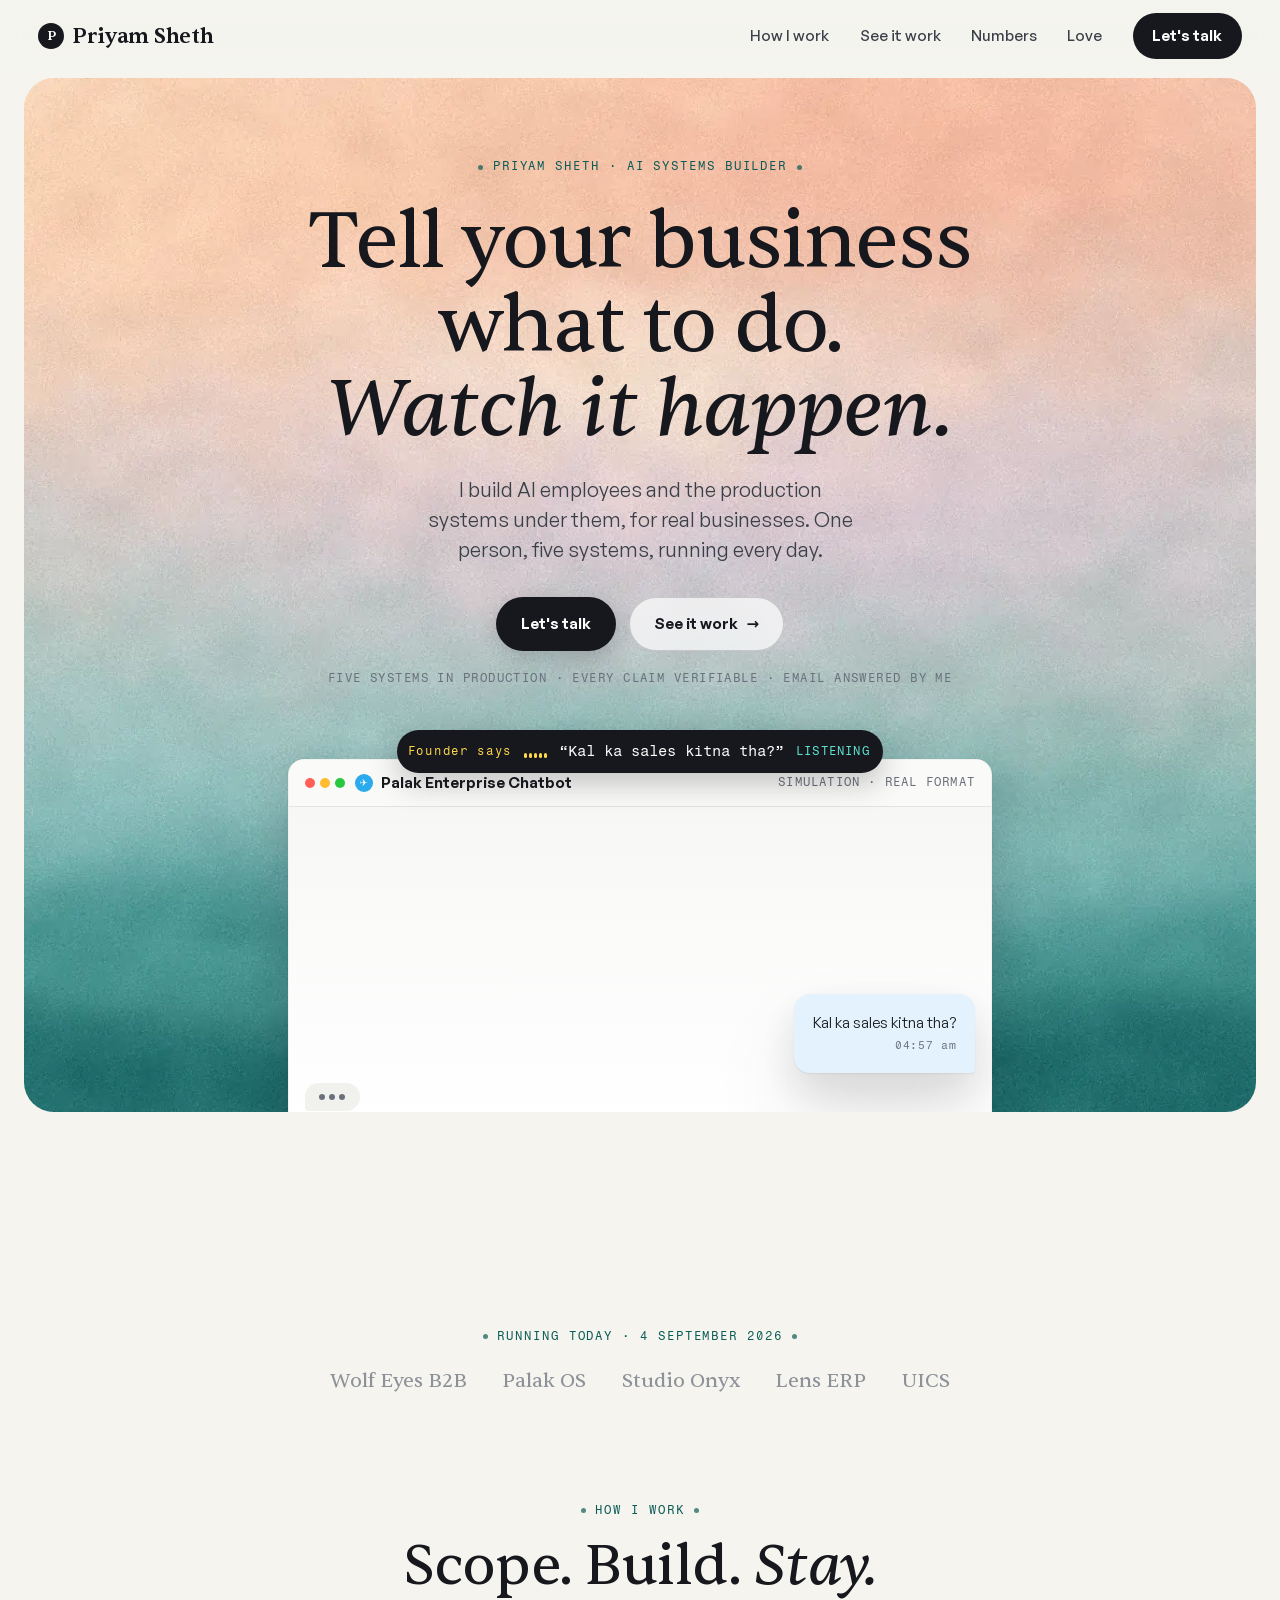
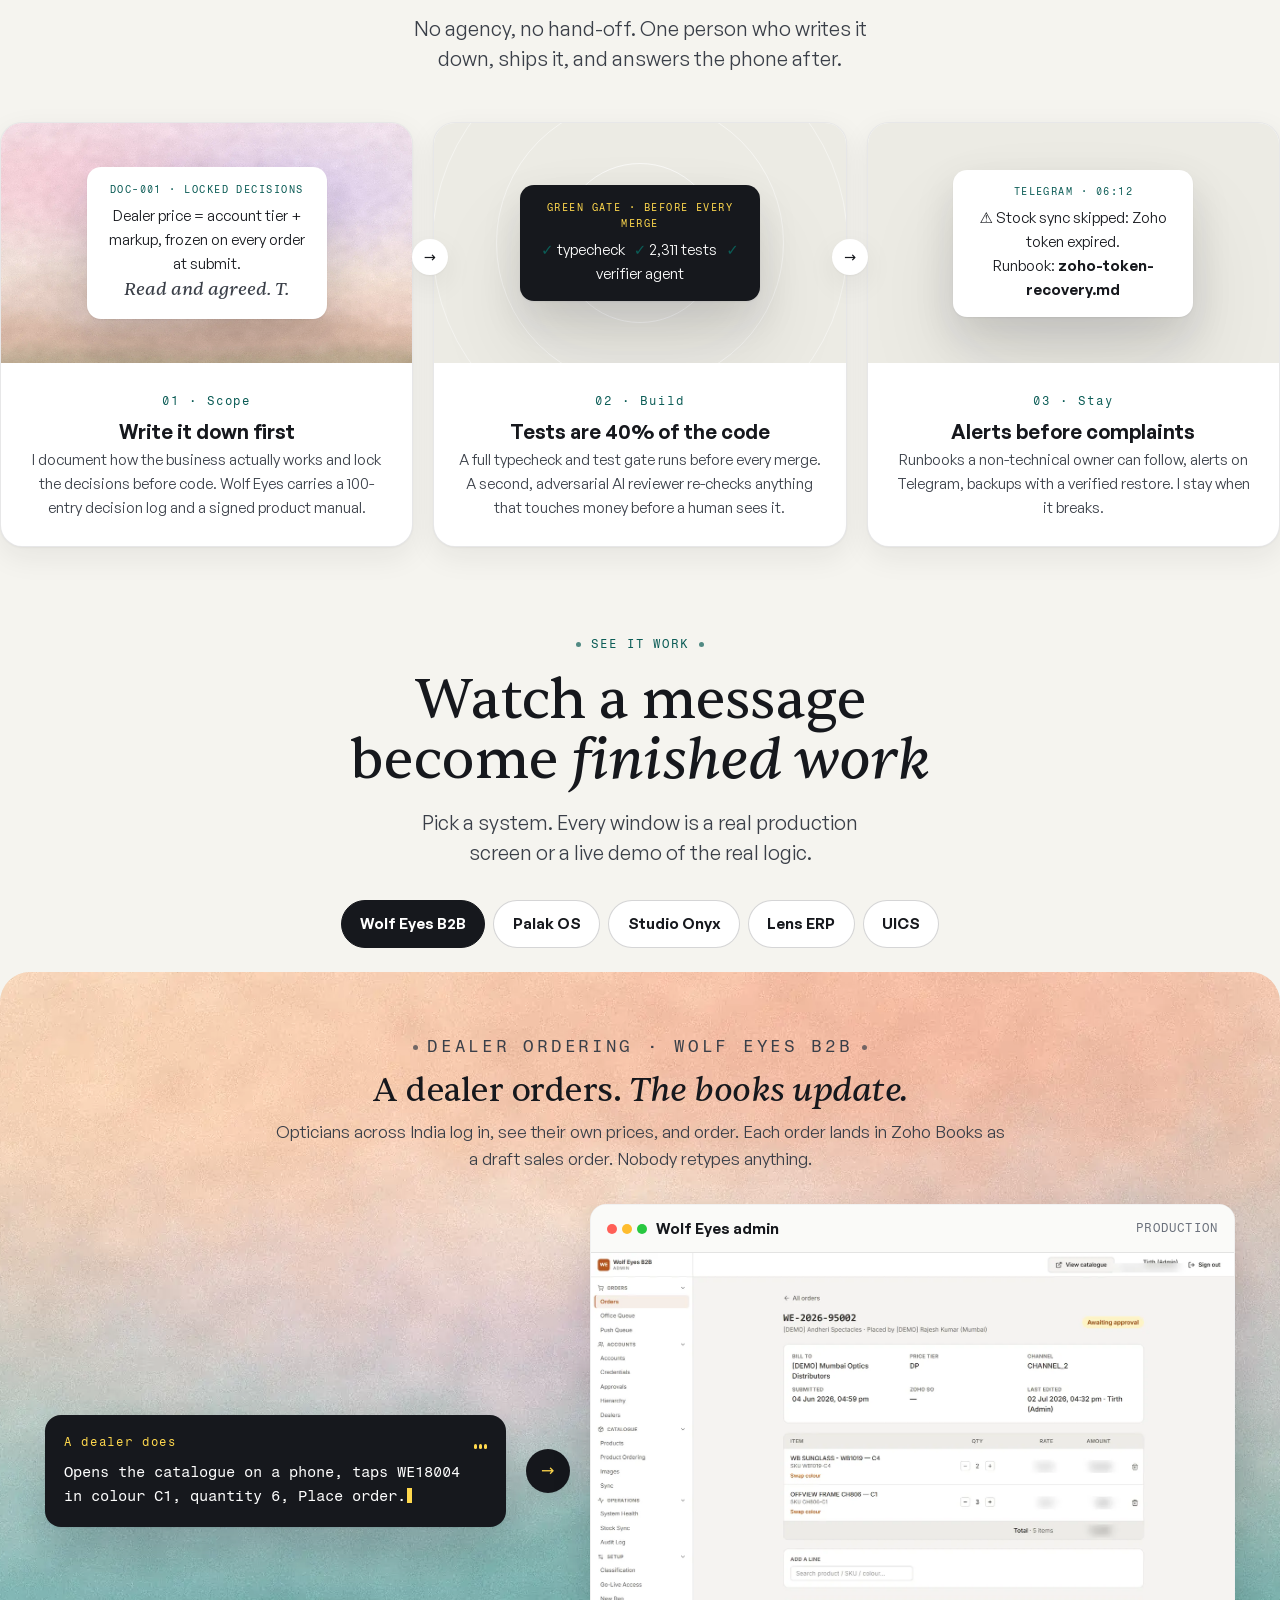
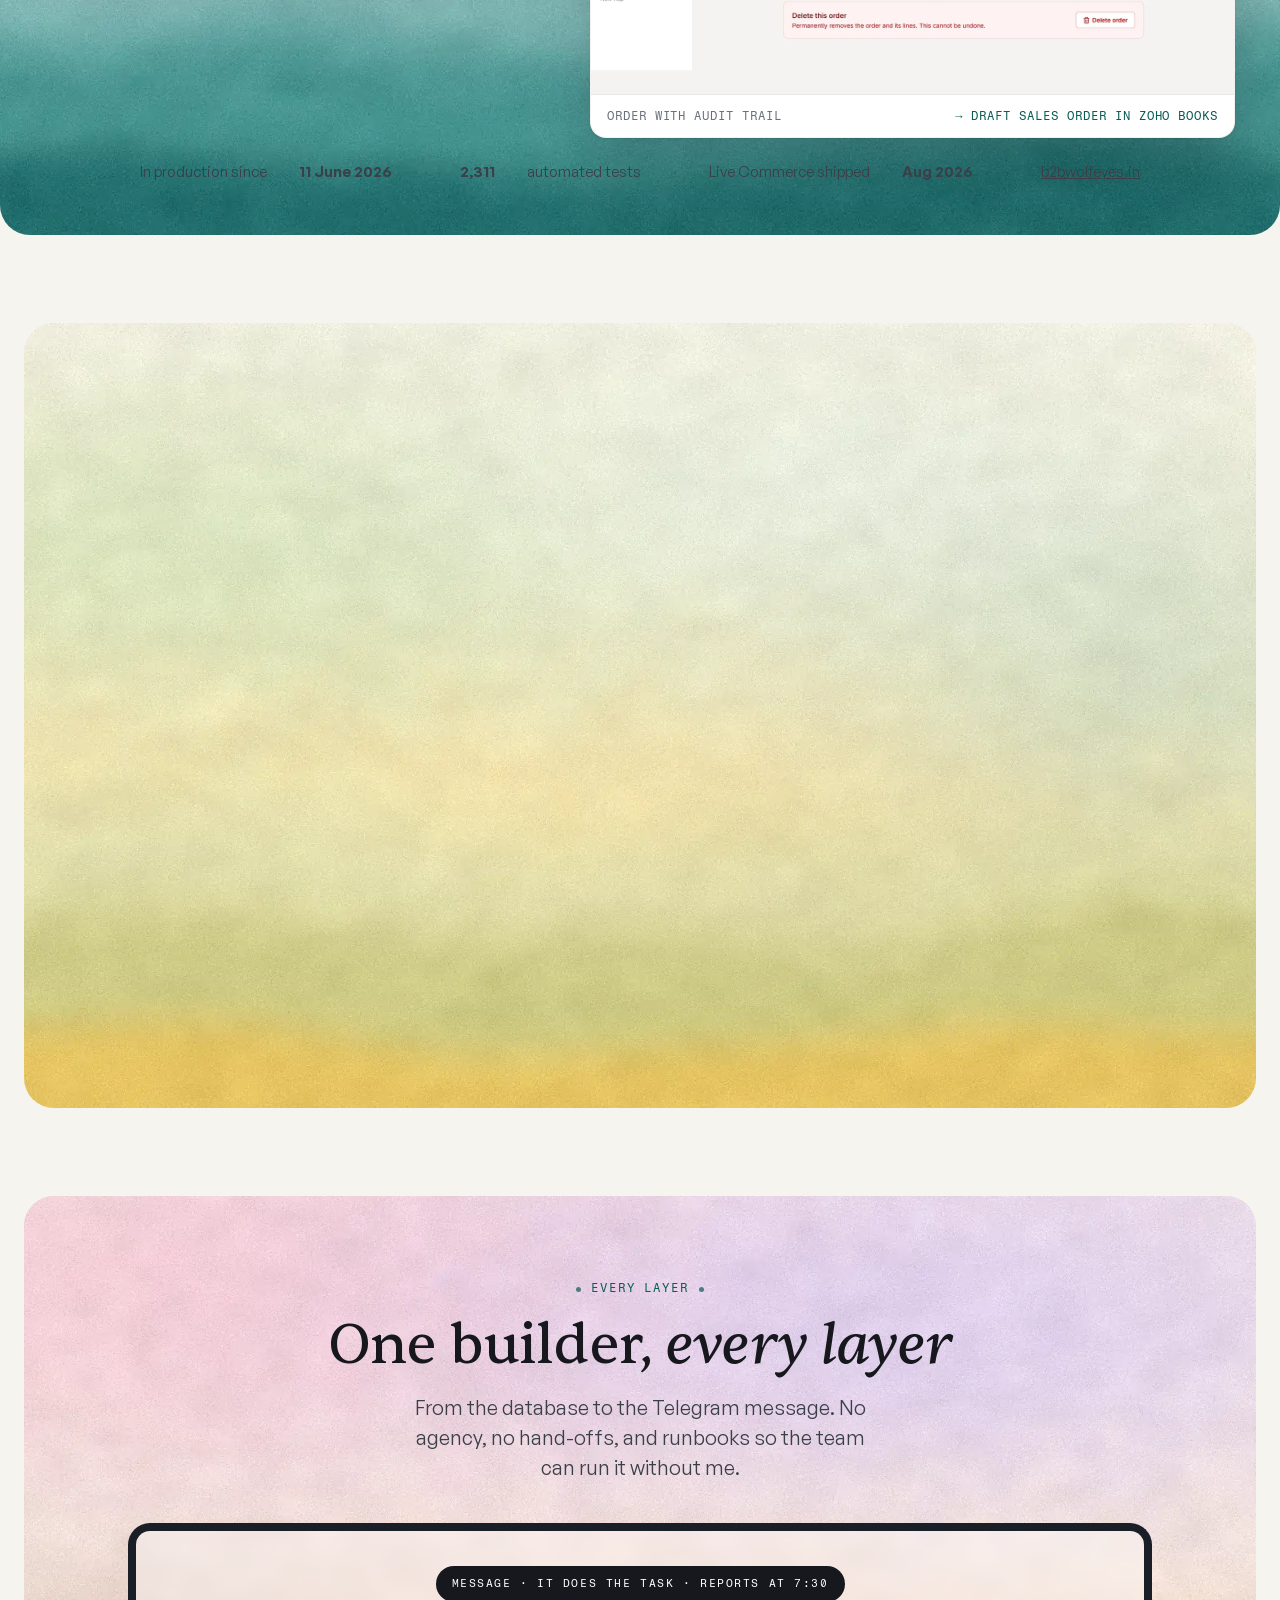
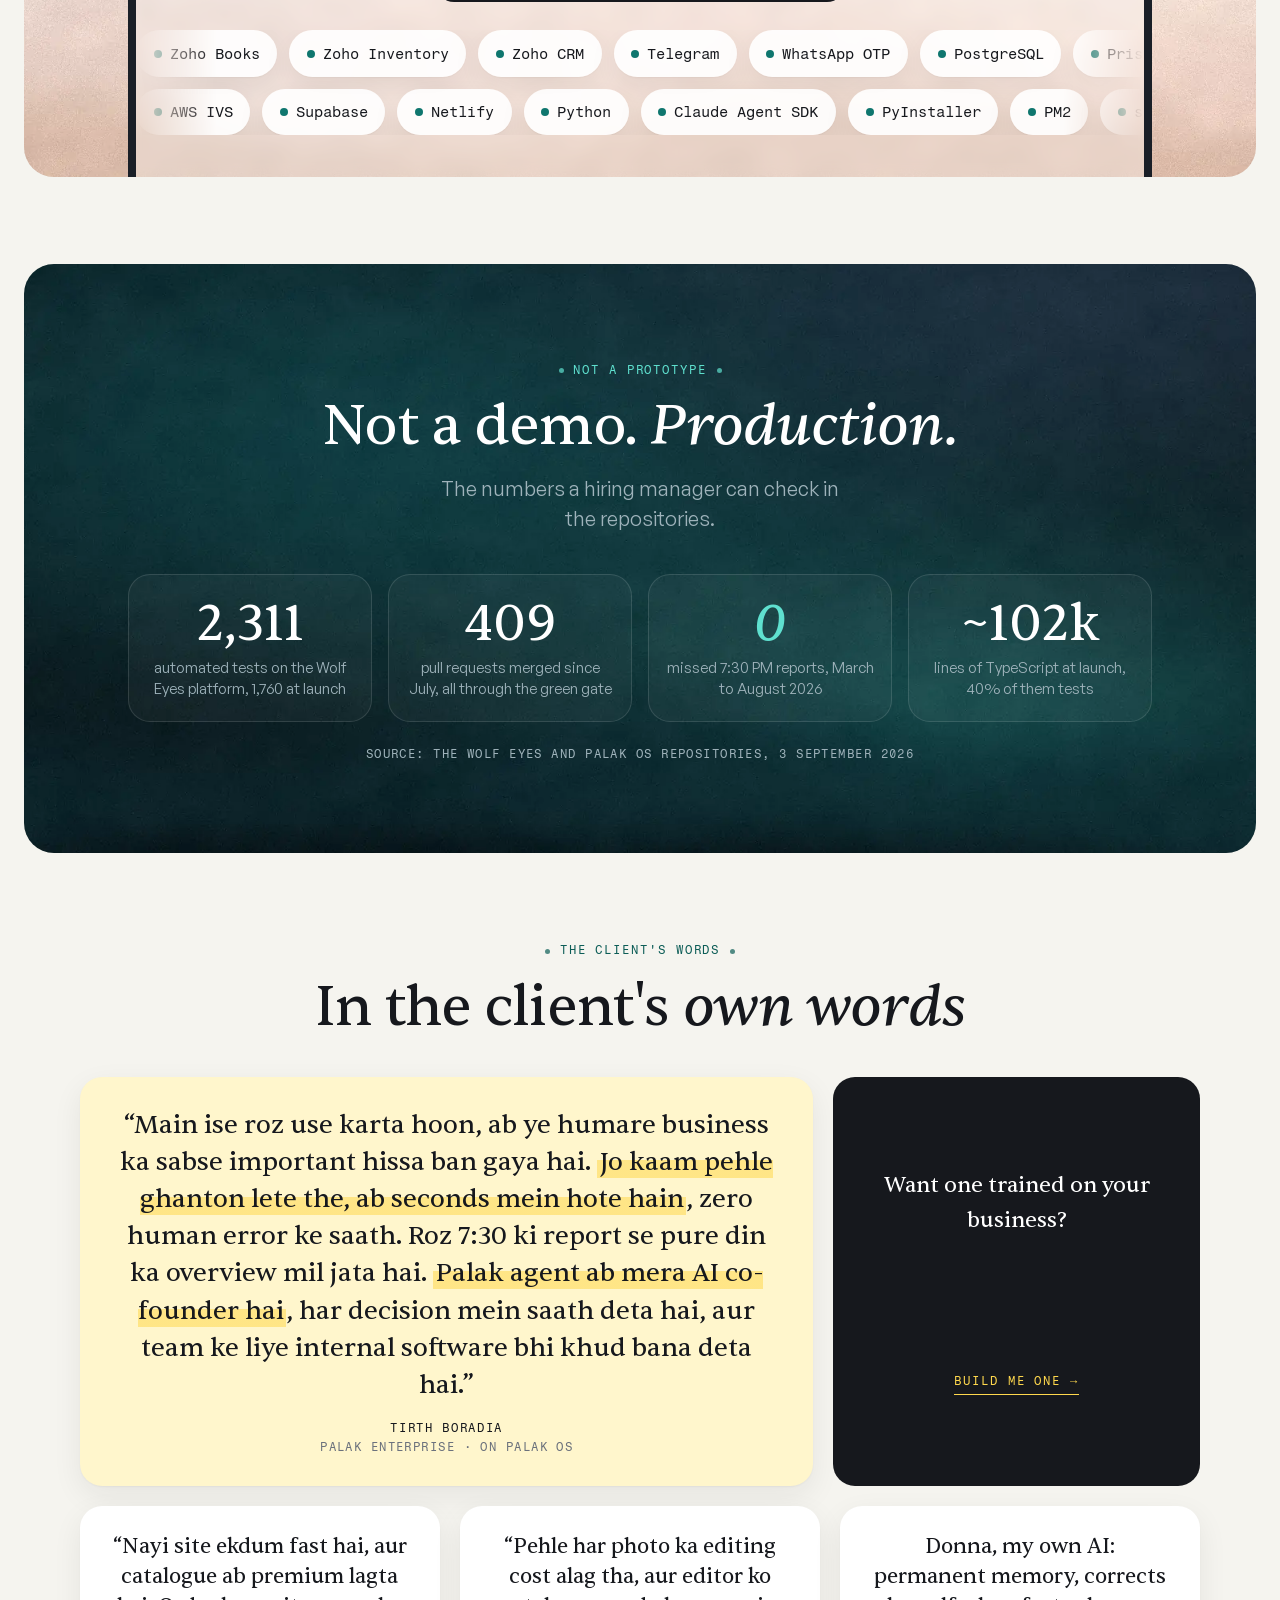
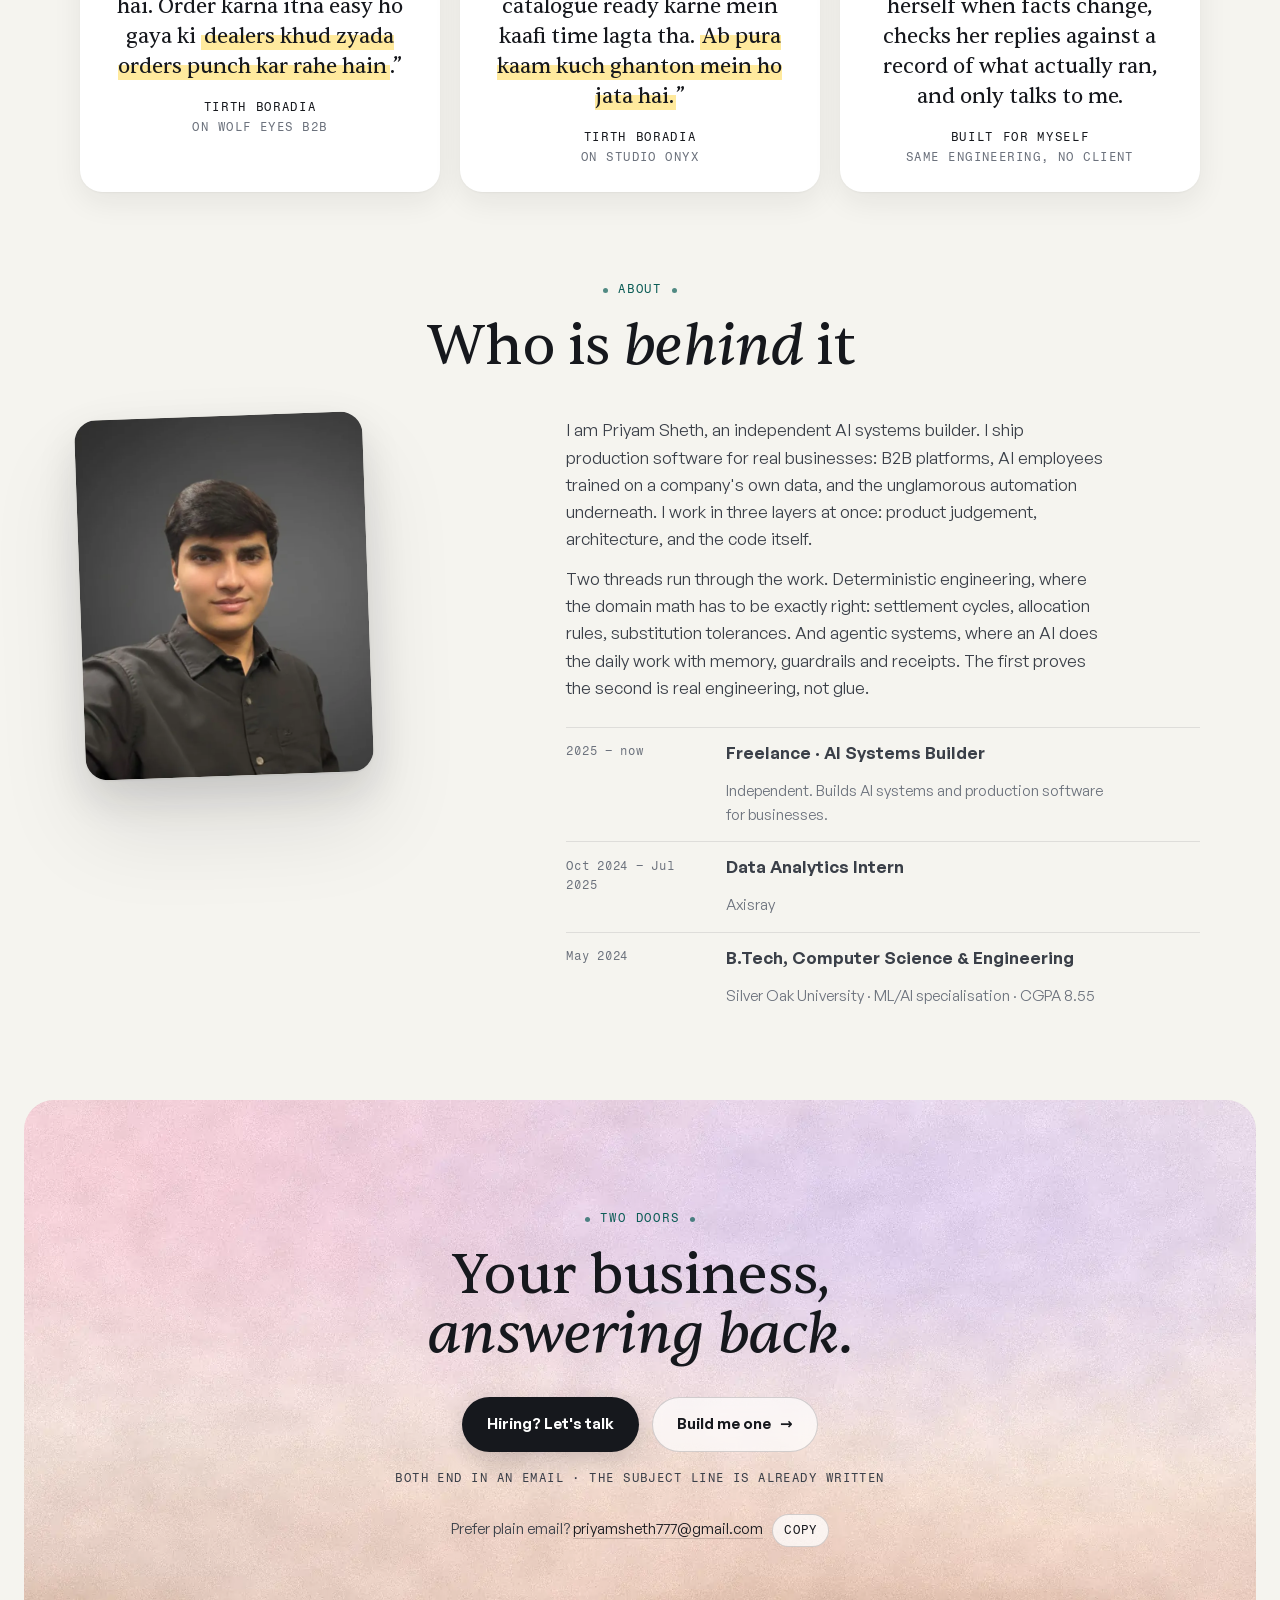
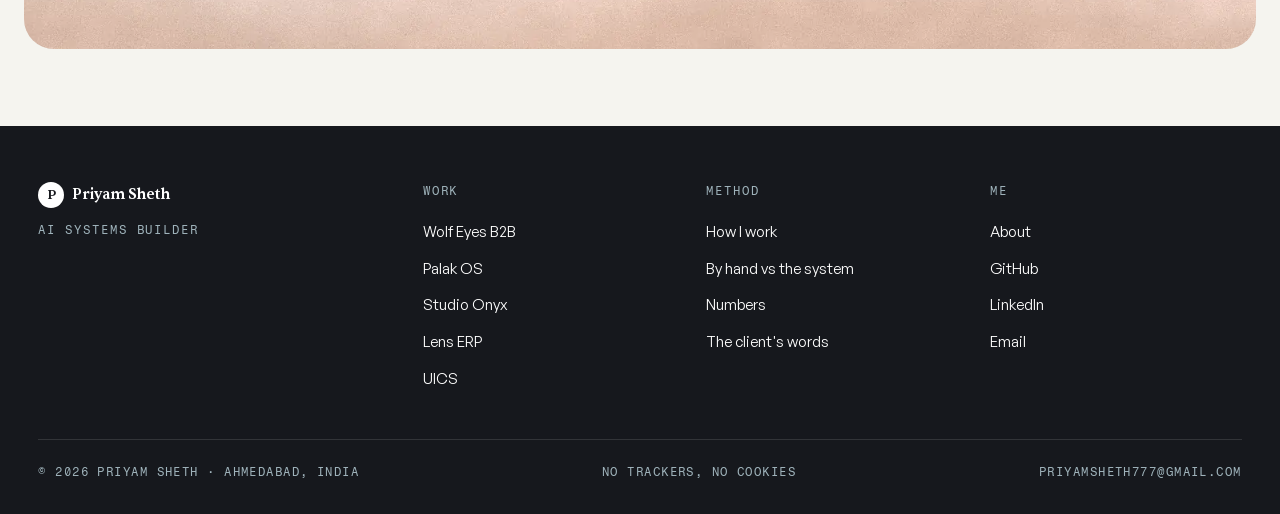
==== commit 6e176f88: "Portfolio v3: painted panels, light serif, watch-it-happen windows Redesign from scratch in the lang" ====
--- a/index.html
+++ b/index.html
@@ -3,500 +3,344 @@
 <head>
 <meta charset="UTF-8">
 <meta name="viewport" content="width=device-width, initial-scale=1.0">
-<title>Priyam Sheth · AI systems &amp; production software for real businesses</title>
-<meta name="description" content="Priyam Sheth builds AI systems and production software for real businesses: B2B platforms, AI employees, automation. One person, five production systems. Scoped, built and supported end to end.">
-<meta property="og:title" content="Priyam Sheth">
-<meta property="og:description" content="One person, five production systems, running real businesses. I scope it, build it, and stay when it breaks.">
+<title>Priyam Sheth · Tell your business what to do. Watch it happen.</title>
+<meta name="description" content="Priyam Sheth builds AI employees and the production systems under them for real businesses. One person, five systems, running every day. B2B platforms, Zoho automation, AI trained on your own business.">
+<meta property="og:title" content="Priyam Sheth · AI systems builder">
+<meta property="og:description" content="Tell your business what to do. Watch it happen. One person, five production systems, running every day.">
 <meta property="og:type" content="website">
 <meta property="og:image" content="https://priyam-sheth.github.io/assets/og.png">
 <meta name="twitter:card" content="summary_large_image">
 <link rel="canonical" href="https://priyam-sheth.github.io/">
-<link rel="icon" href="data:image/svg+xml,%3Csvg xmlns='http://www.w3.org/2000/svg' viewBox='0 0 64 64'%3E%3Crect width='64' height='64' rx='14' fill='%23FFFFFF' stroke='%23D9DEE3' stroke-width='1.5'/%3E%3Ctext x='32' y='41' font-family='Georgia,serif' font-weight='700' font-size='26' text-anchor='middle' fill='%23111827'%3EPS%3C/text%3E%3Crect x='16' y='49' width='32' height='3' rx='1.5' fill='%230F766E'/%3E%3C/svg%3E">
-<link rel="preload" href="assets/fonts/sentient-700.woff2" as="font" type="font/woff2" crossorigin>
+<link rel="icon" href="data:image/svg+xml,%3Csvg xmlns='http://www.w3.org/2000/svg' viewBox='0 0 64 64'%3E%3Ccircle cx='32' cy='32' r='30' fill='%2316181D'/%3E%3Ctext x='32' y='42' font-family='Georgia,serif' font-size='28' text-anchor='middle' fill='%23FFD84D'%3EP%3C/text%3E%3C/svg%3E">
+<link rel="preload" href="assets/fonts/sentient-400.woff2" as="font" type="font/woff2" crossorigin>
+<link rel="preload" href="assets/fonts/sentient-400-italic.woff2" as="font" type="font/woff2" crossorigin>
 <link rel="preload" href="assets/fonts/general-sans-400.woff2" as="font" type="font/woff2" crossorigin>
-<link rel="preload" href="assets/processed2/we-pdp.webp" as="image" fetchpriority="high">
-<link rel="stylesheet" href="src/v2/site.css">
+<link rel="preload" href="assets/paint/dusk.webp" as="image" fetchpriority="high">
+<link rel="stylesheet" href="src/v3/site.css">
 <script type="application/ld+json">
-{"@context":"https://schema.org","@type":"Person","name":"Priyam Sheth","url":"https://priyam-sheth.github.io/","email":"mailto:priyamsheth777@gmail.com","jobTitle":"AI systems builder","description":"Builds AI systems and production software for real businesses: B2B platforms, AI employees, automation.","sameAs":["https://github.com/Priyam-Sheth","https://www.linkedin.com/in/priyam-sheth-680874bb"],"knowsAbout":["AI agents","Node.js","Next.js","Python","PostgreSQL","Zoho Books integration"]}
+{"@context":"https://schema.org","@type":"Person","name":"Priyam Sheth","url":"https://priyam-sheth.github.io/","email":"mailto:priyamsheth777@gmail.com","jobTitle":"AI systems builder","description":"Builds AI employees and production software for real businesses: B2B platforms, Zoho automation, AI trained on a company's own data.","sameAs":["https://github.com/Priyam-Sheth","https://www.linkedin.com/in/priyam-sheth-680874bb"],"knowsAbout":["AI agents","Node.js","Next.js","Python","PostgreSQL","Zoho Books integration"]}
 </script>
 </head>
 <body>
-<a class="skip" href="#work">Skip to the work</a>
-<div class="progress" aria-hidden="true"></div>
+<a class="skip" href="#see">Skip to the work</a>
 
 <header class="nav">
-  <a class="wordmark" href="#top">Priyam Sheth<span class="dot">.</span></a>
+  <a class="wordmark" href="#top"><span class="sig" aria-hidden="true">P</span>Priyam Sheth</a>
   <nav class="nav-links" aria-label="Sections">
-    <a href="#work">Work</a>
-    <a href="#system">System</a>
-    <a href="#about">About</a>
-    <a href="#contact">Contact</a>
-    <a class="btn btn-primary" href="mailto:priyamsheth777@gmail.com?subject=Let%27s%20talk">Let's talk</a>
+    <a href="#how">How I work</a>
+    <a href="#see">See it work</a>
+    <a href="#numbers">Numbers</a>
+    <a href="#love">Love</a>
+    <a class="btn" href="mailto:priyamsheth777@gmail.com?subject=Let%27s%20talk">Let's talk</a>
   </nav>
 </header>
 
 <main id="top">
 
-  <!-- ================= HERO: the layered stack ================= -->
-  <section class="hero" aria-labelledby="hero-title">
-    <div class="hero-grid">
-      <div class="hero-copy">
-        <h1 id="hero-title" class="r"><span class="line">One person.</span><span class="line">Five production systems<span class="dot">.</span></span></h1>
-        <p class="lede r" style="--d:.08s">Running real businesses. I scope it, build it, and stay when it breaks.</p>
-        <div class="hero-actions r" style="--d:.16s">
-          <a class="btn btn-primary" href="mailto:priyamsheth777@gmail.com?subject=Let%27s%20talk">Let's talk</a>
-          <a class="btn" href="#work">See the work <span class="arrow" aria-hidden="true">&rarr;</span></a>
-        </div>
-      </div>
-
-      <div class="stage" data-stage aria-label="Screens from the five systems, in production">
-        <div class="stage-inner">
-          <div class="plane plane-ops" data-depth="0.55" style="--i:0">
-            <img src="assets/processed2/palak-operations.webp" alt="Palak OS operations dashboard: agents, tasks, approvals and recent activity" width="1366" height="648" decoding="async">
+  <!-- ================= HERO ================= -->
+  <div class="hero-wrap">
+    <section class="plate dusk hero" aria-labelledby="hero-title">
+      <p class="mark r">Priyam Sheth · AI systems builder</p>
+      <h1 id="hero-title" class="r" style="--d:60ms">Tell your business what to do. <em>Watch it happen.</em></h1>
+      <p class="lede r" style="--d:120ms">I build AI employees and the production systems under them, for real businesses. One person, five systems, running every day.</p>
+      <div class="hero-actions r" style="--d:180ms">
+        <a class="btn" href="mailto:priyamsheth777@gmail.com?subject=Let%27s%20talk">Let's talk</a>
+        <a class="btn btn-ghost" href="#see">See it work <span class="arrow" aria-hidden="true">&rarr;</span></a>
+      </div>
+      <span class="fine r" style="--d:240ms">Five systems in production · every claim verifiable · email answered by me</span>
+
+      <div class="demo r" style="--d:320ms" data-chat>
+        <div class="saybar" data-say>
+          <span class="who">Founder says</span>
+          <span class="bars" data-bars aria-hidden="true"><i style="--i:0"></i><i style="--i:1"></i><i style="--i:2"></i><i style="--i:3"></i><i style="--i:4"></i></span>
+          <span class="txt" data-say-txt>“Kal ka sales kitna tha?”</span>
+          <span class="ok" data-say-ok>✓ Answered from Zoho</span>
+        </div>
+        <div class="win" role="region" aria-label="Simulated Telegram chat with Palak OS">
+          <div class="win-bar"><span class="dots" aria-hidden="true"><i></i><i></i><i></i></span><span class="win-title"><span class="tg" aria-hidden="true">✈</span>Palak Enterprise Chatbot</span><span class="win-meta">simulation · real format</span></div>
+          <div class="chat" aria-live="polite">
+            <div class="msg you">Kal ka sales kitna tha?<span class="t">10:06</span></div>
+            <div class="msg bot">Kal ke <b>sales orders: 4</b><br>Total amount: ₹ <span class="hid"></span><br>Sabse bada order: <span class="hid"></span> Optical, Surat<br><br>2 orders abhi approval ke liye pending hain. Approve karun?<span class="t">10:06</span></div>
           </div>
-          <div class="plane plane-laptop" data-depth="0.85" style="--i:1">
-            <img src="assets/processed2/we-pdp.webp" alt="A Wolf Eyes frame on the dealer ordering platform, dealer price blurred" width="1600" height="1039" decoding="async" fetchpriority="high">
+          <div class="chips" role="group" aria-label="Try a message">
+            <button type="button" class="chip" data-script="sales" aria-pressed="true">Kal ka sales kitna tha?</button>
+            <button type="button" class="chip" data-script="bill" aria-pressed="false">Yeh bill Zoho mein daal do</button>
+            <button type="button" class="chip" data-script="report" aria-pressed="false">Aaj ki report bhejo</button>
           </div>
-          <div class="plane plane-onyx" data-depth="1.15" style="--i:2">
-            <img src="assets/processed2/onyx-after.webp" alt="Sunglasses on clean white, real output from Studio Onyx" width="1040" height="1400" loading="lazy" decoding="async">
-          </div>
-          <div class="plane plane-phone" data-depth="1.3" style="--i:3">
-            <img src="assets/processed2/palak-report-real.webp" alt="The real 7:30 PM business report as delivered on Telegram, amounts blurred" width="589" height="1262" decoding="async">
-          </div>
-        </div>
-      </div>
-    </div>
-  </section>
-
-  <!-- ================= STATUS BOARD ================= -->
-  <section class="board" aria-label="Status, as of 3 September 2026">
-    <div class="board-inner">
-      <div class="board-label"><span class="live" aria-hidden="true"></span>Status · 3 Sep 2026</div>
-      <div class="track-wrap">
-        <div class="track">
-          <ul>
-            <li><strong>Wolf Eyes B2B</strong> in production since 11 June 2026</li>
-            <li><strong>409</strong> pull requests merged since July</li>
-            <li><strong>2,311</strong> automated tests</li>
-            <li><strong>~102k</strong> lines of TypeScript at launch</li>
-            <li><strong>Palak OS</strong> 7:30 PM report, every weekday since March</li>
-            <li><strong>Live Commerce</strong> shipped August 2026</li>
-            <li><strong>136</strong> catalogue photos, one overnight run</li>
-            <li><strong>3 days &rarr; 4 hours</strong> full stock audit</li>
-            <li><strong>2 to 3 hours &rarr; 30 seconds</strong> daily lens matching</li>
-            <li><strong>5</strong> systems, <strong>1</strong> business, <strong>1</strong> builder</li>
-          </ul>
-          <ul aria-hidden="true">
-            <li><strong>Wolf Eyes B2B</strong> in production since 11 June 2026</li>
-            <li><strong>409</strong> pull requests merged since July</li>
-            <li><strong>2,311</strong> automated tests</li>
-            <li><strong>~102k</strong> lines of TypeScript at launch</li>
-            <li><strong>Palak OS</strong> 7:30 PM report, every weekday since March</li>
-            <li><strong>Live Commerce</strong> shipped August 2026</li>
-            <li><strong>136</strong> catalogue photos, one overnight run</li>
-            <li><strong>3 days &rarr; 4 hours</strong> full stock audit</li>
-            <li><strong>2 to 3 hours &rarr; 30 seconds</strong> daily lens matching</li>
-            <li><strong>5</strong> systems, <strong>1</strong> business, <strong>1</strong> builder</li>
-          </ul>
-        </div>
-      </div>
-    </div>
-  </section>
-
-  <!-- ================= THE SYSTEM ================= -->
-  <section class="system" id="system" aria-labelledby="system-title">
-    <div class="wrap">
-      <h2 id="system-title" class="r">One business, five systems, one builder.</h2>
-      <p class="intro r" style="--d:.06s">Palak Enterprise sells eyewear and lenses across India. This is how the company runs on software I built and still run: <strong>every box below is in production</strong>, every arrow carries real data every day. Click a box to read the case.</p>
-
-      <div class="diagram-scroll r" style="--d:.12s">
-      <svg class="diagram" viewBox="0 0 1080 560" role="img" aria-labelledby="diagram-title diagram-desc">
-        <title id="diagram-title">How Palak Enterprise runs on five systems</title>
-        <desc id="diagram-desc">Dealers place orders on the Wolf Eyes B2B platform, which pushes draft sales orders into Zoho Books and pulls stock and prices back. Studio Onyx supplies catalogue images to the platform. Palak OS reads the books and enters data, and sends the founders a 7:30 PM report on Telegram. UICS sends audit results and the Lens ERP sends packing plans to the founders.</desc>
-        <defs>
-          <filter id="glow" x="-100%" y="-100%" width="300%" height="300%"><feGaussianBlur stdDeviation="2.5" result="b"/><feMerge><feMergeNode in="b"/><feMergeNode in="SourceGraphic"/></feMerge></filter>
-          <marker id="arr" viewBox="0 0 10 10" refX="9" refY="5" markerWidth="7" markerHeight="7" orient="auto-start-reverse"><path d="M0 0L10 5L0 10z" fill="rgba(233,241,243,.35)"/></marker>
-        </defs>
-
-        <!-- edges -->
-        <path class="edge" d="M240 288 C285 288 285 288 330 288" marker-end="url(#arr)"/>
-        <path class="edge" d="M550 272 C605 272 605 272 660 272" marker-end="url(#arr)"/>
-        <path class="edge" d="M660 306 C605 306 605 306 550 306" marker-end="url(#arr)"/>
-        <path class="edge" d="M240 80 C300 80 440 100 440 240" marker-end="url(#arr)"/>
-        <path class="edge" d="M760 336 L760 440" marker-end="url(#arr)"/>
-        <path class="edge" d="M720 440 L720 336" marker-end="url(#arr)"/>
-        <path class="edge" d="M840 480 C870 480 870 310 900 310" marker-end="url(#arr)"/>
-        <path class="edge" d="M980 120 L980 200" marker-end="url(#arr)"/>
-        <path class="edge" d="M980 440 L980 340" marker-end="url(#arr)"/>
-
-        <!-- edge labels -->
-        <text class="edge-lbl" x="285" y="276" text-anchor="middle">orders</text>
-        <text class="edge-lbl" x="605" y="258" text-anchor="middle">draft sales orders</text>
-        <text class="edge-lbl" x="605" y="326" text-anchor="middle">stock &amp; prices</text>
-        <text class="edge-lbl" x="318" y="146" text-anchor="middle">catalogue images</text>
-        <text class="edge-lbl" x="776" y="384">reads the books,</text>
-        <text class="edge-lbl" x="776" y="402">enters the data</text>
-        <text class="edge-lbl" x="838" y="452" text-anchor="end">7:30 PM report</text>
-        <text class="edge-lbl" x="992" y="166">audit result</text>
-        <text class="edge-lbl" x="992" y="396">packing plans</text>
-
-        <!-- packets -->
-        <circle class="packet" r="4" cx="0" cy="0" style="offset-path:path('M240 288 C285 288 285 288 330 288');--t:3.2s"/>
-        <circle class="packet" r="4" cx="0" cy="0" style="offset-path:path('M550 272 C605 272 605 272 660 272');--t:3.4s;--o:-1s"/>
-        <circle class="packet" r="4" cx="0" cy="0" style="offset-path:path('M660 306 C605 306 605 306 550 306');--t:3.4s;--o:-2.4s"/>
-        <circle class="packet" r="4" cx="0" cy="0" style="offset-path:path('M240 80 C300 80 440 100 440 240');--t:5s;--o:-.6s"/>
-        <circle class="packet" r="4" cx="0" cy="0" style="offset-path:path('M760 336 L760 440');--t:2.6s"/>
-        <circle class="packet" r="4" cx="0" cy="0" style="offset-path:path('M720 440 L720 336');--t:2.6s;--o:-1.3s"/>
-        <circle class="packet" r="4" cx="0" cy="0" style="offset-path:path('M840 480 C870 480 870 310 900 310');--t:4s;--o:-1.8s"/>
-        <circle class="packet" r="4" cx="0" cy="0" style="offset-path:path('M980 120 L980 200');--t:2.4s;--o:-.4s"/>
-        <circle class="packet" r="4" cx="0" cy="0" style="offset-path:path('M980 440 L980 340');--t:2.4s;--o:-1.6s"/>
-
-        <!-- nodes -->
-        <a class="node" href="#studio-onyx"><g>
-          <rect x="40" y="40" width="200" height="80" rx="12"/>
-          <text class="lbl" x="60" y="74">Studio Onyx</text>
-          <text class="sub" x="60" y="98">catalogue photos, overnight</text>
-        </g></a>
-        <g class="node ext"><rect x="40" y="248" width="200" height="80" rx="12" stroke-dasharray="4 4"/>
-          <text class="lbl" x="60" y="282">Dealers across India</text>
-          <text class="sub" x="60" y="306">opticians, distributors, reps</text>
-        </g>
-        <a class="node hub" href="#wolf-eyes"><g>
-          <rect x="330" y="240" width="220" height="96" rx="12"/>
-          <text class="lbl" x="352" y="278">Wolf Eyes B2B</text>
-          <text class="sub" x="352" y="302">ordering platform</text>
-          <text class="sub" x="352" y="320">live since June 2026</text>
-        </g></a>
-        <g class="node ext"><rect x="660" y="240" width="180" height="96" rx="12" stroke-dasharray="4 4"/>
-          <text class="lbl" x="680" y="278">Zoho Books</text>
-          <text class="sub" x="680" y="302">the client's accounts,</text>
-          <text class="sub" x="680" y="320">the system of record</text>
-        </g>
-        <a class="node hub" href="#palak-os"><g>
-          <rect x="640" y="440" width="200" height="80" rx="12"/>
-          <text class="lbl" x="660" y="474">Palak OS</text>
-          <text class="sub" x="660" y="498">AI employee on Telegram</text>
-        </g></a>
-        <a class="node" href="#uics"><g>
-          <rect x="900" y="40" width="160" height="80" rx="12"/>
-          <text class="lbl" x="918" y="74">UICS</text>
-          <text class="sub" x="918" y="98">barcode stock audit</text>
-        </g></a>
-        <g class="node you"><rect x="900" y="200" width="160" height="140" rx="12"/>
-          <text class="lbl" x="918" y="248" fill="#fff">The founders</text>
-          <text class="sub" x="918" y="272" fill="rgba(255,255,255,.8)">Palak Enterprise,</text>
-          <text class="sub" x="918" y="290" fill="rgba(255,255,255,.8)">on their phones,</text>
-          <text class="sub" x="918" y="308" fill="rgba(255,255,255,.8)">in plain Hinglish</text>
-        </g>
-        <a class="node" href="#erp"><g>
-          <rect x="900" y="440" width="160" height="80" rx="12"/>
-          <text class="lbl" x="918" y="474">Lens ERP</text>
-          <text class="sub" x="918" y="498">orders vs stock</text>
-        </g></a>
-      </svg>
-      </div>
-      <p class="swipe-hint">Swipe sideways to see the whole map.</p>
-      <p class="legend r" style="--d:.18s"><span>Dashed boxes are things I did not build. Everything else: <a href="#wolf-eyes">Wolf Eyes B2B</a> · <a href="#palak-os">Palak OS</a> · <a href="#studio-onyx">Studio Onyx</a> · <a href="#erp">Lens ERP</a> · <a href="#uics">UICS</a></span></p>
-    </div>
-  </section>
-
-  <!-- ================= THE WORK: sticky stack ================= -->
-  <section class="work" id="work" aria-labelledby="work-title">
-    <div class="work-head">
-      <h2 id="work-title" class="r">The work</h2>
-      <p class="r" style="--d:.06s">Five systems for one business, built over an ongoing relationship, plus the one I built for myself. Real screenshots, real numbers, the client's own words.</p>
-    </div>
-
-    <div class="stack">
-
-      <!-- 1 · WOLF EYES -->
-      <article class="sheet" id="wolf-eyes" aria-labelledby="we-title">
-        <div class="sheet-head">
-          <div>
-            <h3 id="we-title">B2B Ordering Platform</h3>
-            <p class="client">Wolf Eyes Eyewear · Palak Enterprise</p>
-          </div>
-          <p class="status">In production since 11 June 2026</p>
-        </div>
-        <div class="sheet-body">
-          <div class="copy">
-            <p>Wolf Eyes sells eyewear to dealers across India. I built the platform where those dealers log in and order stock at their own negotiated prices, with approval flows and live inventory, and every order lands in the company's real books without anyone retyping it.</p>
-            <ul class="facts" aria-label="The platform in numbers">
-              <li><span class="n num" data-n="47">47</span><span class="l">screens at launch</span></li>
-              <li><span class="n num" data-n="95" data-prefix="~">~95</span><span class="l">API endpoints</span></li>
-              <li><span class="n num" data-n="2311">2,311</span><span class="l">automated tests today, 1,760 at launch</span></li>
-              <li><span class="n num" data-n="409">409</span><span class="l">pull requests merged since July</span></li>
-            </ul>
-            <ul class="built">
-              <li>Dealer site, admin console, five roles across three sales channels, per-dealer pricing tiers</li>
-              <li>Two-way Zoho Books sync: orders go in as draft sales orders, stock and prices come back</li>
-              <li>Alerts on Telegram before a dealer has to complain</li>
-              <li>Live Commerce, shipped August 2026: live video shopping, dealers order in the same session</li>
-            </ul>
-            <p class="tech mono">Next.js · Fastify · Prisma · PostgreSQL · Zoho Books · AWS IVS</p>
-          </div>
-          <div>
-            <div class="mosaic" role="group" aria-label="Wolf Eyes platform screenshots">
-              <figure class="frame"><img src="assets/processed2/we-catalogue.webp" alt="The dealer catalogue with product photos, dealer prices blurred" width="1400" height="1056" loading="lazy" decoding="async"><figcaption>The catalogue</figcaption></figure>
-              <figure class="frame"><img src="assets/processed2/we-order-detail.webp" alt="An order in the admin console with its audit trail, amounts blurred" width="1400" height="961" loading="lazy" decoding="async"><figcaption>An order with its audit trail</figcaption></figure>
-              <figure class="frame"><img src="assets/processed2/we-admin-dashboard.webp" alt="The owner's dashboard with queues and alerts" width="1400" height="909" loading="lazy" decoding="async"><figcaption>The owner's dashboard</figcaption></figure>
+        </div>
+        <p class="demo-note fine">A simulation of Palak OS, the AI employee in the work below. Real message formats, real report layout, amounts hidden.</p>
+      </div>
+    </section>
+  </div>
+  <div class="hero-spacer" aria-hidden="true"></div>
+
+  <!-- ================= STRIP ================= -->
+  <section class="strip wrap" id="strip" aria-label="Running today">
+    <p class="mark r">Running today · 4 September 2026</p>
+    <p class="row r" style="--d:60ms"><span>Wolf Eyes B2B</span><span>Palak OS</span><span>Studio Onyx</span><span>Lens ERP</span><span>UICS</span></p>
+  </section>
+
+  <!-- ================= HOW I WORK ================= -->
+  <section class="section wrap center" id="how" aria-labelledby="how-title">
+    <p class="mark r">How I work</p>
+    <h2 id="how-title" class="r" style="--d:60ms">Scope. Build. <em>Stay.</em></h2>
+    <p class="sub r" style="--d:120ms">No agency, no hand-off. One person who writes it down, ships it, and answers the phone after.</p>
+    <div class="steps r" style="--d:180ms">
+      <div class="step-arrow a1" aria-hidden="true">&rarr;</div><div class="step-arrow a2" aria-hidden="true">&rarr;</div>
+      <article class="step">
+        <div class="art">
+          <div class="obj"><span class="k">Doc-001 · Locked decisions</span>Dealer price = account tier + markup, frozen on every order at submit.<div class="sig">Read and agreed. T.</div></div>
+        </div>
+        <div class="body"><span class="num">01 · Scope</span><h3>Write it down first</h3><p>I document how the business actually works and lock the decisions before code. Wolf Eyes carries a 100-entry decision log and a signed product manual.</p></div>
+      </article>
+      <article class="step">
+        <div class="art">
+          <span class="ring" aria-hidden="true"></span><span class="ring r2" aria-hidden="true"></span><span class="ring r3" aria-hidden="true"></span>
+          <div class="obj dark"><span class="k">Green gate · before every merge</span><span class="ok">✓</span> typecheck &nbsp; <span class="ok">✓</span> 2,311 tests &nbsp; <span class="ok">✓</span> verifier agent</div>
+        </div>
+        <div class="body"><span class="num">02 · Build</span><h3>Tests are 40% of the code</h3><p>A full typecheck and test gate runs before every merge. A second, adversarial AI reviewer re-checks anything that touches money before a human sees it.</p></div>
+      </article>
+      <article class="step">
+        <div class="art">
+          <div class="obj"><span class="k">Telegram · 06:12</span>⚠ Stock sync skipped: Zoho token expired.<br>Runbook: <b>zoho-token-recovery.md</b></div>
+        </div>
+        <div class="body"><span class="num">03 · Stay</span><h3>Alerts before complaints</h3><p>Runbooks a non-technical owner can follow, alerts on Telegram, backups with a verified restore. I stay when it breaks.</p></div>
+      </article>
+    </div>
+  </section>
+
+  <!-- ================= SEE IT WORK ================= -->
+  <section class="section wrap center" id="see" aria-labelledby="see-title">
+    <p class="mark r">See it work</p>
+    <h2 id="see-title" class="r" style="--d:60ms">Watch a message become <em>finished work</em></h2>
+    <p class="sub r" style="--d:120ms">Pick a system. Every window is a real production screen or a live demo of the real logic.</p>
+    <div class="tabs r" style="--d:180ms" role="tablist" aria-label="Systems">
+      <button class="tab" role="tab" aria-selected="true" aria-controls="p-wolf" id="t-wolf">Wolf Eyes B2B</button>
+      <button class="tab" role="tab" aria-selected="false" aria-controls="p-palak" id="t-palak">Palak OS</button>
+      <button class="tab" role="tab" aria-selected="false" aria-controls="p-onyx" id="t-onyx">Studio Onyx</button>
+      <button class="tab" role="tab" aria-selected="false" aria-controls="p-erp" id="t-erp">Lens ERP</button>
+      <button class="tab" role="tab" aria-selected="false" aria-controls="p-uics" id="t-uics">UICS</button>
+    </div>
+
+    <div class="plate dusk stage r" style="--d:240ms" data-stage>
+
+      <!-- Wolf Eyes -->
+      <div class="panel active" id="p-wolf" role="tabpanel" aria-labelledby="t-wolf" data-paint="dusk">
+        <div class="panel-head"><p class="mark">Dealer ordering · Wolf Eyes B2B</p><h3>A dealer orders. <em>The books update.</em></h3><p>Opticians across India log in, see their own prices, and order. Each order lands in Zoho Books as a draft sales order. Nobody retypes anything.</p></div>
+        <div class="flow">
+          <div class="you"><span class="k">A dealer does <span class="bars" aria-hidden="true"><i style="--i:0"></i><i style="--i:1"></i><i style="--i:2"></i></span></span><p class="q">Opens the catalogue on a phone, taps WE18004 in colour C1, quantity 6, Place order.<span class="cur" aria-hidden="true"></span></p></div>
+          <div class="go" aria-hidden="true">&rarr;</div>
+          <div class="app"><div class="win-bar"><span class="dots" aria-hidden="true"><i></i><i></i><i></i></span><span class="win-title">Wolf Eyes admin</span><span class="win-meta">production</span></div>
+            <img src="assets/processed2/we-order-detail.webp" alt="The order in the admin console with its audit trail, amounts blurred" width="1400" height="961" loading="lazy" decoding="async">
+            <div class="cap"><span>Order with audit trail</span><b>→ draft sales order in Zoho Books</b></div></div>
+        </div>
+        <p class="result">In production since <b>11 June 2026</b><span class="sep">·</span><b>2,311</b> automated tests<span class="sep">·</span>Live Commerce shipped <b>Aug 2026</b><span class="sep">·</span><a href="https://b2bwolfeyes.in" target="_blank" rel="noopener">b2bwolfeyes.in</a></p>
+      </div>
+
+      <!-- Palak OS -->
+      <div class="panel" id="p-palak" role="tabpanel" aria-labelledby="t-palak" data-paint="rose">
+        <div class="panel-head"><p class="mark">AI employee · Palak OS</p><h3>A founder asks. <em>Zoho answers.</em></h3><p>Trained on the whole business. Messages in Hinglish on Telegram; entries, answers, small internal tools, and a report at 7:30 PM every weekday since March.</p></div>
+        <div class="flow">
+          <div class="you"><span class="k">The founder says <span class="bars" aria-hidden="true"><i style="--i:0"></i><i style="--i:1"></i><i style="--i:2"></i></span></span><p class="q">“Aaj ki report bhejo”<span class="cur" aria-hidden="true"></span></p></div>
+          <div class="go" aria-hidden="true">&rarr;</div>
+          <div class="app"><div class="win-bar"><span class="dots" aria-hidden="true"><i></i><i></i><i></i></span><span class="win-title">Telegram</span><span class="win-meta">the real 7:30 report</span></div>
+            <img src="assets/processed2/palak-report-real.webp" alt="The real 7:30 PM business report on Telegram, amounts blurred" width="589" height="1262" loading="lazy" decoding="async" style="height:26rem;object-fit:cover;object-position:50% 22%">
+            <div class="cap"><span>Delivered 7:30 PM · ₹ blurred</span><b>no missed report as of Aug 2026</b></div></div>
+        </div>
+        <p class="result">Running since <b>March 2026</b><span class="sep">·</span>Claude agents<span class="sep">·</span>Zoho Books, Inventory, CRM<span class="sep">·</span>Telegram</p>
+      </div>
+
+      <!-- Studio Onyx -->
+      <div class="panel" id="p-onyx" role="tabpanel" aria-labelledby="t-onyx" data-paint="gold">
+        <div class="panel-head"><p class="mark">Catalogue photos · Studio Onyx</p><h3>Drop the folder. <em>Go to sleep.</em></h3><p>Raw studio frames become catalogue images in batch, on the client's own computer. 136 photos in one overnight run, resumable if you close it.</p></div>
+        <div class="flow">
+          <div class="you"><span class="k">The team does <span class="bars" aria-hidden="true"><i style="--i:0"></i><i style="--i:1"></i><i style="--i:2"></i></span></span><p class="q">Drops 136 raw photos in a folder. Presses Start. Goes home.<span class="cur" aria-hidden="true"></span></p></div>
+          <div class="go" aria-hidden="true">&rarr;</div>
+          <div class="app"><div class="win-bar"><span class="dots" aria-hidden="true"><i></i><i></i><i></i></span><span class="win-title">Studio Onyx</span><span class="win-meta">drag to compare</span></div>
+            <div class="compare" style="--cut:50%" aria-label="Drag to compare the raw frame with the catalogue-ready output">
+              <img class="before" src="assets/processed2/onyx-before.webp" alt="Raw studio frame, grey and flat" width="1040" height="1400" loading="lazy" decoding="async">
+              <img class="after" src="assets/processed2/onyx-after.webp" alt="The same sunglasses catalogue-ready on white, real output" width="1040" height="1400" loading="lazy" decoding="async">
+              <div class="handle" aria-hidden="true"></div><div class="knob" aria-hidden="true">&#8596;</div>
+              <span class="tag b" aria-hidden="true">Off the camera</span><span class="tag a" aria-hidden="true">Catalogue-ready</span>
+              <input type="range" min="0" max="100" value="50" aria-label="Compare before and after">
             </div>
-            <p class="shotcap">Production screenshots, prices blurred. <a class="plain" href="https://b2bwolfeyes.in" target="_blank" rel="noopener">Live platform: b2bwolfeyes.in</a> (the dealer sign-in).</p>
-            <figure class="quote">
-              <blockquote>Nayi site ekdum fast hai, aur catalogue ab premium lagta hai. Order karna itna easy ho gaya ki dealers khud zyada orders punch kar rahe hain, aur admin panel se website manage karna pehle se kahin simple hai.</blockquote>
-              <figcaption>Tirth Boradia, Palak Enterprise</figcaption>
-            </figure>
-          </div>
-        </div>
-      </article>
-
-      <!-- 2 · PALAK OS -->
-      <article class="sheet" id="palak-os" aria-labelledby="po-title">
-        <div class="sheet-head">
-          <div>
-            <h3 id="po-title">Palak OS</h3>
-            <p class="client">An AI employee for Palak Enterprise</p>
-          </div>
-          <p class="status">Running since March 2026 · no missed report as of August</p>
-        </div>
-        <div class="sheet-body">
-          <div>
-            <div class="phone"><img src="assets/processed2/palak-report-real.webp" alt="The real 7:30 PM business report on Telegram: sales orders, invoices and payments summarised, amounts blurred" width="589" height="1262" loading="lazy" decoding="async"></div>
-            <p class="shotcap" style="text-align:center">The actual 7:30 report · ₹ blurred</p>
-          </div>
-          <div class="copy">
-            <p>Palak Enterprise runs on Zoho: books, inventory, CRM. I built them an AI trained on their whole business that works beside the founders every day. They message it on Telegram in plain English or Hinglish. It does the task.</p>
-            <ol class="day" aria-label="A weekday with Palak OS">
-              <li><time>morning</time><p>A founder forwards a vendor bill in chat. <strong>The entry is in Zoho in seconds</strong>, no human error.</p></li>
-              <li><time>afternoon</time><p>"Kal ka sales kitna tha?" <strong>Answered from the books</strong>, with the analytics an agency would charge for.</p></li>
-              <li><time>on request</time><p>A small internal tool the team needed. <strong>Built by the AI itself</strong>, for them.</p></li>
-              <li class="hot"><time>7:30 PM</time><p><strong>The report lands:</strong> sales, invoices, payments, stock. Every weekday since March.</p></li>
-            </ol>
-            <figure class="quote">
-              <blockquote>Main ise roz use karta hoon, ab ye humare business ka sabse important hissa ban gaya hai. Jo kaam pehle ghanton lete the, ab seconds mein hote hain, zero human error ke saath. Roz 7:30 ki report se pure din ka overview mil jata hai. Palak agent ab mera AI co-founder hai, har decision mein saath deta hai, aur team ke liye internal software bhi khud bana deta hai.</blockquote>
-              <figcaption>Tirth Boradia, Palak Enterprise</figcaption>
-            </figure>
-            <div class="sheet-foot">
-              <a class="btn btn-accent" href="mailto:priyamsheth777@gmail.com?subject=Build%20me%20one">Want one trained on your business? <span class="arrow" aria-hidden="true">&rarr;</span></a>
-              <p class="tech mono" style="margin:0">Claude agents · Zoho Books/Inventory/CRM · Telegram</p>
+            <div class="cap"><span>Real output pair</span><b>5 to 15 min a photo by hand → overnight</b></div></div>
+        </div>
+        <p class="result">Built in <b>7 days</b><span class="sep">·</span>Python desktop app<span class="sep">·</span>AI image pipeline<span class="sep">·</span>delivered in person during a production crunch</p>
+      </div>
+
+      <!-- Lens ERP -->
+      <div class="panel" id="p-erp" role="tabpanel" aria-labelledby="t-erp" data-paint="dusk">
+        <div class="panel-head"><p class="mark">Government orders · Lens ERP</p><h3>Upload the order. <em>Get the packing plan.</em></h3><p>Palak Optical supplies lenses against government orders. Every line is matched to live stock in two passes: exact first, then a clinically acceptable substitute within 0.25 dioptre.</p></div>
+        <div class="flow">
+          <div class="you"><span class="k">The buyer does <span class="bars" aria-hidden="true"><i style="--i:0"></i><i style="--i:1"></i><i style="--i:2"></i></span></span><p class="q">Uploads the government order file, messy columns and all.<span class="cur" aria-hidden="true"></span></p></div>
+          <div class="go" aria-hidden="true">&rarr;</div>
+          <div class="app" data-alloc><div class="appbar"><span data-alloc-status>Reading the order file</span><button type="button" data-alloc-replay>Replay</button></div>
+            <table class="alloc"><thead><tr><th scope="col">Line</th><th scope="col">Needs</th><th scope="col">Allocated</th><th scope="col">Result</th></tr></thead><tbody>
+              <tr data-final="exact" data-label="exact match"><td>1</td><td class="pw">&minus;2.00 D</td><td class="pw">&minus;2.00 D</td><td><span class="pass">·</span><span class="res">waiting</span></td></tr>
+              <tr data-final="exact" data-label="exact match"><td>2</td><td class="pw">&minus;0.50 D</td><td class="pw">&minus;0.50 D</td><td><span class="pass">·</span><span class="res">waiting</span></td></tr>
+              <tr data-final="sub" data-label="substitute, &minus;0.25 D"><td>3</td><td class="pw">&minus;3.25 D</td><td class="pw">&minus;3.00 D</td><td><span class="pass">·</span><span class="res">waiting</span></td></tr>
+              <tr data-final="exact" data-label="exact match"><td>4</td><td class="pw">+1.25 D</td><td class="pw">+1.25 D</td><td><span class="pass">·</span><span class="res">waiting</span></td></tr>
+              <tr data-final="sub" data-label="substitute, +0.25 D"><td>5</td><td class="pw">&minus;0.75 D</td><td class="pw">&minus;1.00 D</td><td><span class="pass">·</span><span class="res">waiting</span></td></tr>
+              <tr data-final="short" data-label="short, to re-order"><td>6</td><td class="pw">+4.50 D</td><td class="pw">&mdash;</td><td><span class="pass">·</span><span class="res">waiting</span></td></tr>
+            </tbody></table>
+            <div class="cap"><span>Example rows · real logic</span><b>allocated, substituted, short</b></div></div>
+        </div>
+        <p class="result"><b>2 to 3 hours</b> a day → <b>under 30 seconds</b><span class="sep">·</span>~<b>15%</b> of stock saved from needless re-orders<span class="sep">·</span>signed off by the client</p>
+      </div>
+
+      <!-- UICS -->
+      <div class="panel" id="p-uics" role="tabpanel" aria-labelledby="t-uics" data-paint="rose">
+        <div class="panel-head"><p class="mark">Stock audit · UICS</p><h3>Three people scan. <em>One count.</em></h3><p>Concurrent barcode scanning against one live count, sorted into expected, excess and unknown stock as it happens. The audit ends with three answers, not one argument.</p></div>
+        <div class="flow">
+          <div class="you"><span class="k">The floor does <span class="bars" aria-hidden="true"><i style="--i:0"></i><i style="--i:1"></i><i style="--i:2"></i></span></span><p class="q">Three staff scan racks at once. The gun's keystroke speed is detected, so nobody clicks a field first.<span class="cur" aria-hidden="true"></span></p></div>
+          <div class="go" aria-hidden="true">&rarr;</div>
+          <div class="app" data-uics><div class="win-bar"><span class="dots" aria-hidden="true"><i></i><i></i><i></i></span><span class="win-title">UICS · master station</span><span class="win-meta">example run</span></div>
+            <div class="buckets" role="group" aria-label="Audit buckets">
+              <div class="bucket" data-b="expected"><div class="fill"></div><span class="k">0</span><span class="t">Expected</span><span class="d">on the shelf, in the books</span></div>
+              <div class="bucket" data-b="excess"><div class="fill"></div><span class="k">0</span><span class="t">Excess</span><span class="d">more on the shelf than recorded</span></div>
+              <div class="bucket unknown" data-b="unknown"><div class="fill"></div><span class="k">0</span><span class="t">Unknown</span><span class="d">on the shelf, not in the books</span></div>
+            </div>
+            <div class="scanline"><span>scanning <b data-scan-code>…</b></span><span><b data-scan-n>0</b> scanned</span><button type="button" data-uics-replay>Replay</button></div></div>
+        </div>
+        <p class="result">A full audit: <b>3 days → about 4 hours</b><span class="sep">·</span>React<span class="sep">·</span>Supabase realtime<span class="sep">·</span>Web HID barcode guns</p>
+      </div>
+
+    </div>
+  </section>
+
+  <!-- ================= VS ================= -->
+  <section class="section" id="vs" aria-labelledby="vs-title">
+    <div class="hero-wrap">
+      <div class="plate gold vs-plate center">
+        <p class="mark r">By hand vs the system</p>
+        <h2 id="vs-title" class="r" style="--d:60ms">Work at the speed of <em>the system</em></h2>
+        <p class="sub r" style="--d:120ms">Three jobs the client used to do by hand, measured before and after, and signed off.</p>
+        <div class="vs r" style="--d:180ms">
+          <div class="side"><span class="k">By hand</span><h3>How it was done</h3>
+            <ul>
+              <li><span class="what">Full physical stock audit</span><span class="val">3 days</span><span class="bar"><i style="--w:100%"></i></span></li>
+              <li><span class="what">Daily lens matching</span><span class="val">2 to 3 h</span><span class="bar"><i style="--w:100%"></i></span></li>
+              <li><span class="what">One catalogue photo</span><span class="val">5 to 15 min</span><span class="bar"><i style="--w:100%"></i></span></li>
+            </ul></div>
+          <div class="mid" aria-hidden="true">VS</div>
+          <div class="side sys"><span class="k">With the system</span><h3>How it is done now</h3>
+            <ul>
+              <li><span class="what">Full physical stock audit</span><span class="val">4 hours</span><span class="bar"><i style="--w:6%"></i></span></li>
+              <li><span class="what">Daily lens matching</span><span class="val">under 30 s</span><span class="bar"><i style="--w:1%"></i></span></li>
+              <li><span class="what">One catalogue photo</span><span class="val">overnight, in batch</span><span class="bar"><i style="--w:4%"></i></span></li>
+            </ul></div>
+        </div>
+        <p class="vs-foot fine r" style="--d:240ms">Reported by the client and signed off · Palak Enterprise and Palak Optical, 2026</p>
+      </div>
+    </div>
+  </section>
+
+  <!-- ================= EVERY LAYER ================= -->
+  <section class="section" id="layers" aria-labelledby="layers-title">
+    <div class="hero-wrap">
+      <div class="plate rose frame-plate">
+        <p class="mark r">Every layer</p>
+        <h2 id="layers-title" class="r" style="--d:60ms">One builder, <em>every layer</em></h2>
+        <p class="sub r" style="--d:120ms">From the database to the Telegram message. No agency, no hand-offs, and runbooks so the team can run it without me.</p>
+        <div class="screen r" style="--d:180ms">
+          <span class="notch">Message · it does the task · reports at 7:30</span>
+          <div class="rows" aria-label="Technologies in production">
+            <div class="row-track" style="--dur:56s">
+              <span class="pill"><i></i>Zoho Books</span><span class="pill"><i></i>Zoho Inventory</span><span class="pill"><i></i>Zoho CRM</span><span class="pill"><i></i>Telegram</span><span class="pill"><i></i>WhatsApp OTP</span><span class="pill"><i></i>PostgreSQL</span><span class="pill"><i></i>Prisma</span><span class="pill"><i></i>Fastify</span><span class="pill"><i></i>Next.js</span><span class="pill"><i></i>Cloudflare R2</span>
+              <span class="pill" aria-hidden="true"><i></i>Zoho Books</span><span class="pill" aria-hidden="true"><i></i>Zoho Inventory</span><span class="pill" aria-hidden="true"><i></i>Zoho CRM</span><span class="pill" aria-hidden="true"><i></i>Telegram</span><span class="pill" aria-hidden="true"><i></i>WhatsApp OTP</span><span class="pill" aria-hidden="true"><i></i>PostgreSQL</span><span class="pill" aria-hidden="true"><i></i>Prisma</span><span class="pill" aria-hidden="true"><i></i>Fastify</span><span class="pill" aria-hidden="true"><i></i>Next.js</span><span class="pill" aria-hidden="true"><i></i>Cloudflare R2</span>
+            </div>
+            <div class="row-track rev" style="--dur:62s">
+              <span class="pill"><i></i>AWS IVS</span><span class="pill"><i></i>Supabase</span><span class="pill"><i></i>Netlify</span><span class="pill"><i></i>Python</span><span class="pill"><i></i>Claude Agent SDK</span><span class="pill"><i></i>PyInstaller</span><span class="pill"><i></i>PM2</span><span class="pill"><i></i>systemd timers</span><span class="pill"><i></i>Playwright</span><span class="pill"><i></i>Docker</span>
+              <span class="pill" aria-hidden="true"><i></i>AWS IVS</span><span class="pill" aria-hidden="true"><i></i>Supabase</span><span class="pill" aria-hidden="true"><i></i>Netlify</span><span class="pill" aria-hidden="true"><i></i>Python</span><span class="pill" aria-hidden="true"><i></i>Claude Agent SDK</span><span class="pill" aria-hidden="true"><i></i>PyInstaller</span><span class="pill" aria-hidden="true"><i></i>PM2</span><span class="pill" aria-hidden="true"><i></i>systemd timers</span><span class="pill" aria-hidden="true"><i></i>Playwright</span><span class="pill" aria-hidden="true"><i></i>Docker</span>
             </div>
           </div>
         </div>
-      </article>
-
-      <!-- 3 · STUDIO ONYX -->
-      <article class="sheet" id="studio-onyx" aria-labelledby="so-title">
-        <div class="sheet-head">
-          <div>
-            <h3 id="so-title">Studio Onyx</h3>
-            <p class="client">Catalogue photos, processed overnight · Wolf Eyes</p>
-          </div>
-          <p class="status">136 photos in one overnight run</p>
-        </div>
-        <div class="sheet-body">
-          <div class="compare" style="--cut:50%" aria-label="Drag to compare the raw studio frame with the catalogue-ready output">
-            <img class="before" src="assets/processed2/onyx-before.webp" alt="The raw studio frame: grey, flat, product small in the frame" width="1040" height="1400" loading="lazy" decoding="async">
-            <img class="after" src="assets/processed2/onyx-after.webp" alt="The same sunglasses, catalogue-ready on clean white, real output from the tool" width="1040" height="1400" loading="lazy" decoding="async">
-            <div class="handle" aria-hidden="true"></div>
-            <div class="knob" aria-hidden="true">&#8596;</div>
-            <span class="tag b" aria-hidden="true">Off the camera</span>
-            <span class="tag a" aria-hidden="true">Catalogue-ready</span>
-            <input type="range" min="0" max="100" value="50" aria-label="Compare before and after">
-          </div>
-          <div class="copy">
-            <p>The eyewear client had hundreds of raw product photos that needed to become clean catalogue images. Each one took an editor five to fifteen minutes by hand. I built a desktop app that does it in batch: drop a folder, press start, go to sleep.</p>
-            <ul class="built">
-              <li>One-click tool installed on the client's own computer, delivered in person during a live production crunch</li>
-              <li>AI image processing tuned for product photography: background, framing, colour, size</li>
-              <li>Resumable batches: close it mid-run, it continues where it left off</li>
-            </ul>
-            <figure class="quote">
-              <blockquote>Pehle har photo ka editing cost alag tha, aur editor ko catalogue ready karne mein kaafi time lagta tha. Ab pura kaam kuch ghanton mein ho jata hai.</blockquote>
-              <figcaption>Tirth Boradia, Palak Enterprise</figcaption>
-            </figure>
-            <p class="tech mono">Python · desktop app · AI image pipeline · built in 7 days</p>
-          </div>
-        </div>
-      </article>
-
-      <!-- 4 · LENS ERP -->
-      <article class="sheet" id="erp" aria-labelledby="erp-title">
-        <div class="sheet-head">
-          <div>
-            <h3 id="erp-title">Inventory Reconciliation ERP</h3>
-            <p class="client">Government lens orders, matched against stock · Palak Optical</p>
-          </div>
-          <p class="status">Live in production · results signed off by the client</p>
-        </div>
-        <div class="sheet-body">
-          <div class="copy">
-            <p>Palak Optical supplies ophthalmic lenses against government orders. Matching each order line to what is actually on the shelf was done by hand in Excel, every day. I built the system that does the matching, including the part a spreadsheet cannot do: finding a different lens that still works for the patient.</p>
-            <ul class="facts" aria-label="Results">
-              <li><span class="n">2 to 3 h &rarr; 30 s</span><span class="l">daily matching, by hand before, now under 30 seconds</span></li>
-              <li><span class="n num" data-n="15" data-prefix="~" data-suffix="%">~15%</span><span class="l">of stock saved that would have been re-ordered unnecessarily</span></li>
-            </ul>
-            <ul class="built">
-              <li>Two-pass allocation: exact stock matches first, then clinically acceptable substitutes within 0.25 dioptre</li>
-              <li>Reads the government's messy order files as they come; rejects what it cannot read with confidence rather than mis-allocating</li>
-              <li>Ends with three lists the buyer can act on: allocated, substituted, short</li>
-            </ul>
-            <p class="tech mono">React · Supabase (PostgreSQL) · Netlify</p>
-          </div>
-          <div class="demo" data-alloc>
-            <div class="demo-bar"><span data-alloc-status>Example rows · waiting</span><button type="button" data-alloc-replay>Replay</button></div>
-            <table class="alloc">
-              <thead><tr><th scope="col">Order line</th><th scope="col">Needs</th><th scope="col">Allocated</th><th scope="col">Result</th></tr></thead>
-              <tbody>
-                <tr data-final="exact" data-label="exact match"><td>Line 1</td><td class="pw">&minus;2.00 D</td><td class="pw">&minus;2.00 D</td><td><span class="pass">·</span><span class="res">waiting</span></td></tr>
-                <tr data-final="exact" data-label="exact match"><td>Line 2</td><td class="pw">&minus;0.50 D</td><td class="pw">&minus;0.50 D</td><td><span class="pass">·</span><span class="res">waiting</span></td></tr>
-                <tr data-final="sub" data-label="substitute, &minus;0.25 D"><td>Line 3</td><td class="pw">&minus;3.25 D</td><td class="pw">&minus;3.00 D</td><td><span class="pass">·</span><span class="res">waiting</span></td></tr>
-                <tr data-final="exact" data-label="exact match"><td>Line 4</td><td class="pw">+1.25 D</td><td class="pw">+1.25 D</td><td><span class="pass">·</span><span class="res">waiting</span></td></tr>
-                <tr data-final="sub" data-label="substitute, +0.25 D"><td>Line 5</td><td class="pw">&minus;0.75 D</td><td class="pw">&minus;1.00 D</td><td><span class="pass">·</span><span class="res">waiting</span></td></tr>
-                <tr data-final="short" data-label="short, to re-order"><td>Line 6</td><td class="pw">+4.50 D</td><td class="pw">&mdash;</td><td><span class="pass">·</span><span class="res">waiting</span></td></tr>
-              </tbody>
-            </table>
-            <p class="shotcap" style="padding:.6rem .9rem;margin:0">Example rows, illustrating the two passes. The results above are the real ones.</p>
-          </div>
-        </div>
-      </article>
-
-      <!-- 5 · UICS -->
-      <article class="sheet" id="uics" aria-labelledby="uics-title">
-        <div class="sheet-head">
-          <div>
-            <h3 id="uics-title">Unified Inventory Control System</h3>
-            <p class="client">Real-time barcode stock audit · Palak Enterprise</p>
-          </div>
-          <p class="status">Live in production · result signed off by the client</p>
-        </div>
-        <div class="sheet-body">
-          <div data-uics>
-            <div class="buckets" role="group" aria-label="Audit buckets, example run">
-              <div class="bucket" data-b="expected"><div class="fill"></div><span class="k">0</span><span class="t">Expected</span><span class="d">on the shelf, in the books</span></div>
-              <div class="bucket" data-b="excess"><div class="fill"></div><span class="k">0</span><span class="t">Excess</span><span class="d">more on the shelf than recorded</span></div>
-              <div class="bucket unknown" data-b="unknown"><div class="fill"></div><span class="k">0</span><span class="t">Unknown</span><span class="d">on the shelf, not in the books at all</span></div>
-            </div>
-            <div class="scanline"><span>Scanning <span class="code" data-scan-code>…</span></span><span><b data-scan-n>0</b> scanned · example run</span><button type="button" data-uics-replay>Replay</button></div>
-          </div>
-          <div class="copy">
-            <p>A full physical stock audit used to mean staff counting on separate sheets and arguing about the totals afterwards. UICS lets several staff scan at the same time against one shared live count, and sorts every scan into expected, excess or unknown stock, so the audit ends with three answers the owner can act on instead of one discrepancy column nobody can use.</p>
-            <ul class="facts" aria-label="Result">
-              <li><span class="n">3 days &rarr; 4 hours</span><span class="l">a full physical stock audit, before and after</span></li>
-            </ul>
-            <ul class="built">
-              <li>Concurrent scanning: phones on the floor, a desktop at the master station, one live count</li>
-              <li>Blind scanning: the desktop detects the barcode gun's keystroke speed, so no field needs focus</li>
-              <li>Custom SQL that separates expected, excess and unknown, live, as scans arrive</li>
-            </ul>
-            <p class="tech mono">React · Supabase realtime (PostgreSQL) · Web HID barcode scanners</p>
-          </div>
-        </div>
-      </article>
-
-    </div>
-
-    <!-- DONNA: outside the client arc -->
-    <div class="plate" id="donna">
-      <div class="plate-inner r">
-        <div>
-          <h3>Donna</h3>
-          <p class="client">My personal AI · built for myself, same engineering</p>
-          <p>Donna is my second brain. She knows my work, my projects, my life, because I gave her full context, and she never forgets. She lives in my chat app, corrects her own memory when facts change, and only talks to me.</p>
-          <p>Her replies are checked against a record of what actually ran, so she cannot claim work she did not do. The same memory grounds my coding tools: one brain, everywhere I work.</p>
-          <p class="close">I built her for myself. I can build one for you.</p>
-          <p class="tech mono">Claude · local memory · Telegram</p>
-        </div>
-        <svg class="donna-svg" viewBox="0 0 420 300" role="img" aria-label="How Donna thinks: a message comes in, she reads her memory and the record of what ran, then answers; corrections update the memory.">
-          <path d="M80 60 C130 60 130 150 180 150"/>
-          <path d="M180 150 C230 150 230 60 280 60"/>
-          <path d="M180 150 C230 150 230 240 280 240"/>
-          <path d="M280 240 C230 240 230 150 180 150" stroke-dasharray="3 4"/>
-          <g><rect x="20" y="36" width="120" height="48" rx="10"/><text class="k" x="80" y="56" text-anchor="middle">Telegram</text><text x="80" y="74" text-anchor="middle">only me</text></g>
-          <g class="core"><rect x="100" y="118" width="160" height="64" rx="12"/><text class="k" x="180" y="146" text-anchor="middle">Donna</text><text x="180" y="166" text-anchor="middle">reads, never guesses</text></g>
-          <g><rect x="270" y="36" width="130" height="48" rx="10"/><text class="k" x="335" y="56" text-anchor="middle">Memory</text><text x="335" y="74" text-anchor="middle">everything I told her</text></g>
-          <g><rect x="270" y="216" width="130" height="48" rx="10"/><text class="k" x="335" y="236" text-anchor="middle">Receipts</text><text x="335" y="254" text-anchor="middle">what actually ran</text></g>
-          <text x="150" y="292" text-anchor="middle">corrections flow back into memory</text>
-          
-        </svg>
-      </div>
-    </div>
-  </section>
-
-  <!-- ================= METHOD ================= -->
-  <section class="method" id="method" aria-labelledby="method-title">
-    <div class="wrap">
-      <h2 id="method-title" class="r">Scope. Build. Stay.</h2>
-      <p class="intro r" style="--d:.06s">The three things a business owner or a hiring manager actually needs from one engineer. In that order.</p>
-      <ol class="steps">
-        <li class="r"><span class="num">1</span><h3>Scope</h3><p>I write down how the business actually works before any code, and lock the decisions in a document the owner has read. The Wolf Eyes build carries a 100-entry decision log and a signed product manual.</p></li>
-        <li class="r" style="--d:.08s"><span class="num">2</span><h3>Build</h3><p>Tests are about 40% of the codebase. A full typecheck and test gate runs before every merge, and a second, adversarial AI reviewer re-checks anything that touches money before a human sees it.</p></li>
-        <li class="r" style="--d:.16s"><span class="num">3</span><h3>Stay</h3><p>Runbooks a non-technical owner can follow, alerts on Telegram before a dealer complains, backups with a verified restore, and a phone number that answers. I stay when it breaks.</p></li>
-      </ol>
+      </div>
+    </div>
+  </section>
+
+  <!-- ================= NUMBERS ================= -->
+  <section class="section" id="numbers" aria-labelledby="numbers-title">
+    <div class="hero-wrap">
+      <div class="plate night numbers on-night">
+        <p class="mark r">Not a prototype</p>
+        <h2 id="numbers-title" class="r" style="--d:60ms">Not a demo. <em>Production.</em></h2>
+        <p class="sub r" style="--d:120ms">The numbers a hiring manager can check in the repositories.</p>
+        <div class="stats r" style="--d:180ms">
+          <div class="stat"><span class="n" data-n="2311">2,311</span><span class="l">automated tests on the Wolf Eyes platform, 1,760 at launch</span></div>
+          <div class="stat"><span class="n" data-n="409">409</span><span class="l">pull requests merged since July, all through the green gate</span></div>
+          <div class="stat"><span class="n"><em>0</em></span><span class="l">missed 7:30 PM reports, March to August 2026</span></div>
+          <div class="stat"><span class="n" data-n="102" data-prefix="~" data-suffix="k">~102k</span><span class="l">lines of TypeScript at launch, 40% of them tests</span></div>
+        </div>
+        <p class="src fine r" style="--d:240ms">Source: the Wolf Eyes and Palak OS repositories, 3 September 2026</p>
+      </div>
+    </div>
+  </section>
+
+  <!-- ================= LOVE ================= -->
+  <section class="section wrap center" id="love" aria-labelledby="love-title">
+    <p class="mark r">The client's words</p>
+    <h2 id="love-title" class="r" style="--d:60ms">In the client's <em>own words</em></h2>
+    <div class="love r" style="--d:120ms">
+      <figure class="big">
+        <blockquote>“Main ise roz use karta hoon, ab ye humare business ka sabse important hissa ban gaya hai. <mark>Jo kaam pehle ghanton lete the, ab seconds mein hote hain</mark>, zero human error ke saath. Roz 7:30 ki report se pure din ka overview mil jata hai. <mark>Palak agent ab mera AI co-founder hai</mark>, har decision mein saath deta hai, aur team ke liye internal software bhi khud bana deta hai.”</blockquote>
+        <figcaption><b>Tirth Boradia</b>Palak Enterprise · on Palak OS</figcaption>
+      </figure>
+      <div class="dark"><span class="sig">Want one trained on your business?</span><a href="mailto:priyamsheth777@gmail.com?subject=Build%20me%20one">Build me one &rarr;</a></div>
+      <div class="three">
+        <figure class="card"><blockquote>“Nayi site ekdum fast hai, aur catalogue ab premium lagta hai. Order karna itna easy ho gaya ki <mark>dealers khud zyada orders punch kar rahe hain</mark>.”</blockquote><figcaption><b>Tirth Boradia</b>on Wolf Eyes B2B</figcaption></figure>
+        <figure class="card"><blockquote>“Pehle har photo ka editing cost alag tha, aur editor ko catalogue ready karne mein kaafi time lagta tha. <mark>Ab pura kaam kuch ghanton mein ho jata hai.</mark>”</blockquote><figcaption><b>Tirth Boradia</b>on Studio Onyx</figcaption></figure>
+        <figure class="card"><blockquote>Donna, my own AI: permanent memory, corrects herself when facts change, checks her replies against a record of what actually ran, and only talks to me.</blockquote><figcaption><b>Built for myself</b>same engineering, no client</figcaption></figure>
+      </div>
     </div>
   </section>
 
   <!-- ================= ABOUT ================= -->
-  <section class="about" id="about" aria-labelledby="about-title">
-    <div class="wrap about-grid">
-      <figure class="portrait r"><img src="assets/portrait.webp" alt="Priyam Sheth" width="640" height="800" loading="lazy" decoding="async"></figure>
+  <section class="section wrap" id="about" aria-labelledby="about-title">
+    <div class="center"><p class="mark r">About</p><h2 id="about-title" class="r" style="--d:60ms">Who is <em>behind</em> it</h2></div>
+    <div class="about r" style="--d:120ms">
+      <figure class="portrait"><img src="assets/portrait.webp" alt="Priyam Sheth" width="640" height="800" loading="lazy" decoding="async"></figure>
       <div>
-        <h2 id="about-title" class="r">About</h2>
-        <p class="bio r" style="--d:.06s">I am Priyam Sheth, an independent AI systems builder. I ship production software for real businesses: B2B platforms, AI employees trained on a company's own data, and the unglamorous automation underneath. I work in three layers at once: product judgement, architecture, and the code itself.</p>
-        <p class="bio r" style="--d:.1s">Two threads run through the work. Deterministic engineering, where the domain math has to be exactly right: settlement cycles, allocation rules, substitution tolerances. And agentic systems, where an AI does the daily work with memory, guardrails and receipts. The first proves the second is real engineering, not glue.</p>
-        <ul class="timeline r" style="--d:.14s">
-          <li><span class="when">2025 – now</span><div><p class="role">Freelance · AI Systems Builder</p><p class="note">Independent. Builds AI systems and production software for businesses.</p></div></li>
-          <li><span class="when">Oct 2024 – Jul 2025</span><div><p class="role">Data Analytics Intern</p><p class="note">Axisray</p></div></li>
-          <li><span class="when">May 2024</span><div><p class="role">B.Tech, Computer Science &amp; Engineering</p><p class="note">Silver Oak University · ML/AI specialisation · CGPA 8.55</p></div></li>
+        <p>I am Priyam Sheth, an independent AI systems builder. I ship production software for real businesses: B2B platforms, AI employees trained on a company's own data, and the unglamorous automation underneath. I work in three layers at once: product judgement, architecture, and the code itself.</p>
+        <p>Two threads run through the work. Deterministic engineering, where the domain math has to be exactly right: settlement cycles, allocation rules, substitution tolerances. And agentic systems, where an AI does the daily work with memory, guardrails and receipts. The first proves the second is real engineering, not glue.</p>
+        <ul class="tl">
+          <li><span class="w">2025 – now</span><div><p class="role">Freelance · AI Systems Builder</p><p class="note">Independent. Builds AI systems and production software for businesses.</p></div></li>
+          <li><span class="w">Oct 2024 – Jul 2025</span><div><p class="role">Data Analytics Intern</p><p class="note">Axisray</p></div></li>
+          <li><span class="w">May 2024</span><div><p class="role">B.Tech, Computer Science &amp; Engineering</p><p class="note">Silver Oak University · ML/AI specialisation · CGPA 8.55</p></div></li>
         </ul>
-        <div class="skills r" style="--d:.18s">
-          <div><h3>AI systems</h3><p>Agent architectures, memory and retrieval, LLM integration, automation with receipts.</p></div>
-          <div><h3>Engineering</h3><p>Node.js and Next.js, Python, PostgreSQL, APIs and integrations. Zoho is a specialty.</p></div>
-          <div><h3>Practice</h3><p>Production deployment, security hardening, client delivery, scoping and consulting.</p></div>
-        </div>
-      </div>
-    </div>
-  </section>
-
-  <!-- ================= CONTACT ================= -->
-  <section class="contact" id="contact" aria-labelledby="contact-title">
-    <div class="echo" aria-hidden="true">
-      <div class="plane e1"><img src="assets/processed2/we-admin-dashboard.webp" alt="" width="1400" height="909" loading="lazy" decoding="async"></div>
-      <div class="plane e2"><img src="assets/processed2/palak-operations.webp" alt="" width="1366" height="648" loading="lazy" decoding="async"></div>
-      <div class="plane e3"><img src="assets/processed2/we-catalogue.webp" alt="" width="1400" height="1056" loading="lazy" decoding="async"></div>
-    </div>
-    <div class="wrap">
-      <h2 id="contact-title" class="r">Two doors. Both end in an email.</h2>
-      <p class="intro r" style="--d:.06s">Pick the one that sounds like you. The subject line is already written.</p>
-      <div class="doors">
-        <div class="door r" style="--d:.1s">
-          <h3>Hiring?</h3>
-          <p>You want someone who ships like a department and owns it end to end. Email me and let's talk.</p>
-          <div class="links">
-            <a class="btn btn-primary" href="mailto:priyamsheth777@gmail.com?subject=Let%27s%20talk">Let's talk</a>
-            <a class="plain" href="https://github.com/Priyam-Sheth" rel="noopener">GitHub</a>
-            <a class="plain" href="https://www.linkedin.com/in/priyam-sheth-680874bb" rel="noopener">LinkedIn</a>
-          </div>
-        </div>
-        <div class="door r" style="--d:.16s">
-          <h3>Want AI working in your business?</h3>
-          <p>Somewhere in your company, a human is doing a robot's job. Let's fix that.</p>
-          <div class="links">
-            <a class="btn btn-accent" href="mailto:priyamsheth777@gmail.com?subject=Build%20me%20one">Build me one <span class="arrow" aria-hidden="true">&rarr;</span></a>
-          </div>
-        </div>
-      </div>
-      <p class="mailrow r" style="--d:.2s">Prefer plain email? <a class="plain" href="mailto:priyamsheth777@gmail.com">priyamsheth777@gmail.com</a> <button type="button" class="copy-btn" data-copy="priyamsheth777@gmail.com">Copy address</button></p>
-    </div>
-  </section>
+      </div>
+    </div>
+  </section>
+
+  <!-- ================= CLOSE ================= -->
+  <div class="close-wrap" id="contact">
+    <section class="plate rose close" aria-labelledby="close-title">
+      <p class="mark r">Two doors</p>
+      <h2 id="close-title" class="r" style="--d:60ms">Your business, <em>answering back.</em></h2>
+      <div class="doors r" style="--d:120ms">
+        <a class="btn" href="mailto:priyamsheth777@gmail.com?subject=Let%27s%20talk">Hiring? Let's talk</a>
+        <a class="btn btn-ghost" href="mailto:priyamsheth777@gmail.com?subject=Build%20me%20one">Build me one <span class="arrow" aria-hidden="true">&rarr;</span></a>
+      </div>
+      <span class="fine r" style="--d:180ms">Both end in an email · the subject line is already written</span>
+      <p class="mail r" style="--d:240ms">Prefer plain email? <a href="mailto:priyamsheth777@gmail.com">priyamsheth777@gmail.com</a><button type="button" class="copy-btn" data-copy="priyamsheth777@gmail.com">Copy</button></p>
+    </section>
+  </div>
 
 </main>
 
 <footer>
-  <span>Priyam Sheth · Ahmedabad, India</span>
-  <a href="mailto:priyamsheth777@gmail.com">priyamsheth777@gmail.com</a>
-  <span>No trackers, no cookies · 2026</span>
+  <div class="wrap">
+    <div class="foot">
+      <div><a class="wordmark" href="#top"><span class="sig" aria-hidden="true">P</span>Priyam Sheth</a><p class="tag">AI systems builder</p></div>
+      <div><h4>Work</h4><ul><li><a href="#see" data-open-tab="p-wolf">Wolf Eyes B2B</a></li><li><a href="#see" data-open-tab="p-palak">Palak OS</a></li><li><a href="#see" data-open-tab="p-onyx">Studio Onyx</a></li><li><a href="#see" data-open-tab="p-erp">Lens ERP</a></li><li><a href="#see" data-open-tab="p-uics">UICS</a></li></ul></div>
+      <div><h4>Method</h4><ul><li><a href="#how">How I work</a></li><li><a href="#vs">By hand vs the system</a></li><li><a href="#numbers">Numbers</a></li><li><a href="#love">The client's words</a></li></ul></div>
+      <div><h4>Me</h4><ul><li><a href="#about">About</a></li><li><a href="https://github.com/Priyam-Sheth" rel="noopener">GitHub</a></li><li><a href="https://www.linkedin.com/in/priyam-sheth-680874bb" rel="noopener">LinkedIn</a></li><li><a href="mailto:priyamsheth777@gmail.com">Email</a></li></ul></div>
+    </div>
+    <div class="foot-bar"><span>© 2026 Priyam Sheth · Ahmedabad, India</span><span>No trackers, no cookies</span><span>priyamsheth777@gmail.com</span></div>
+  </div>
 </footer>
 
-<script src="src/v2/site.js" defer></script>
+<script src="src/v3/site.js" defer></script>
 </body>
 </html>
--- a/src/v3/site.css
+++ b/src/v3/site.css
@@ -0,0 +1,392 @@
+/* ============================================================
+   Priyam Sheth · portfolio v3 · "Daylight studio"
+   Painted panels, one light serif with italic emphasis, mono chapter
+   marks, and product windows you can watch work. Language borrowed
+   from heylemon.ai; palette, objects and copy are our own.
+   Type: Sentient 300/400 (+italics) display · General Sans body ·
+   Fragment Mono for marks and machine text.
+   ============================================================ */
+
+@font-face{font-family:'Sentient';src:url('../../assets/fonts/sentient-300.woff2') format('woff2');font-weight:300;font-style:normal;font-display:block}
+@font-face{font-family:'Sentient';src:url('../../assets/fonts/sentient-300-italic.woff2') format('woff2');font-weight:300;font-style:italic;font-display:block}
+@font-face{font-family:'Sentient';src:url('../../assets/fonts/sentient-400.woff2') format('woff2');font-weight:400;font-style:normal;font-display:block}
+@font-face{font-family:'Sentient';src:url('../../assets/fonts/sentient-400-italic.woff2') format('woff2');font-weight:400;font-style:italic;font-display:block}
+@font-face{font-family:'Sentient';src:url('../../assets/fonts/sentient-500.woff2') format('woff2');font-weight:500;font-style:normal;font-display:block}
+@font-face{font-family:'Sentient';src:url('../../assets/fonts/sentient-500-italic.woff2') format('woff2');font-weight:500;font-style:italic;font-display:block}
+@font-face{font-family:'General Sans';src:url('../../assets/fonts/general-sans-400.woff2') format('woff2');font-weight:400;font-display:block}
+@font-face{font-family:'General Sans';src:url('../../assets/fonts/general-sans-500.woff2') format('woff2');font-weight:500;font-display:block}
+@font-face{font-family:'General Sans';src:url('../../assets/fonts/general-sans-600.woff2') format('woff2');font-weight:600;font-display:block}
+@font-face{font-family:'Fragment Mono';src:url('../../assets/fonts/fragment-mono-400.woff2') format('woff2');font-weight:400;font-display:block}
+
+:root{
+  --bg:#F5F4EF;
+  --bg-2:#ECEBE4;
+  --card:#FFFFFF;
+  --ink:#16181D;
+  --ink-2:#3A3F48;
+  --ink-3:#6B717C;
+  --line:rgba(22,24,29,.10);
+  --line-2:rgba(22,24,29,.18);
+  --teal:#0F766E;
+  --teal-2:#0B5C56;
+  --teal-lit:#5FE0CF;
+  --mari:#FFD84D;
+  --mari-soft:rgba(255,216,77,.55);
+  --coral:#E8613C;
+  --night:#0C1A20;
+  --night-text:#EAF1F2;
+  --night-dim:#9FB3BB;
+
+  --serif:'Sentient',Georgia,'Times New Roman',serif;
+  --sans:'General Sans',system-ui,-apple-system,sans-serif;
+  --mono:'Fragment Mono','SF Mono',Menlo,monospace;
+
+  --t-xs:.75rem; --t-sm:.9375rem; --t-base:1.0625rem; --t-lg:1.25rem; --t-xl:1.5rem;
+  --t-h3:clamp(1.35rem,1.6vw,1.6rem);
+  --t-h2:clamp(2.3rem,4.4vw,3.6rem);
+  --t-hero:clamp(2.7rem,6.2vw,5.4rem);
+
+  --r-plate:30px; --r-card:22px; --r-win:16px; --r-pill:999px;
+  --shadow-win:0 1px 2px rgba(22,24,29,.06),0 18px 40px rgba(22,24,29,.12),0 50px 90px rgba(22,24,29,.10);
+  --shadow-card:0 1px 2px rgba(22,24,29,.04),0 10px 30px rgba(22,24,29,.07);
+  --ease:cubic-bezier(.22,1,.36,1);
+  --nav-h:72px;
+}
+
+*,*::before,*::after{box-sizing:border-box;margin:0;padding:0}
+html{scroll-behavior:smooth;-webkit-text-size-adjust:100%}
+body{background:var(--bg);color:var(--ink);font-family:var(--sans);font-size:var(--t-base);line-height:1.6;-webkit-font-smoothing:antialiased;overflow-x:hidden}
+img{display:block;max-width:100%;height:auto}
+a{color:inherit}
+::selection{background:var(--mari);color:var(--ink)}
+:focus-visible{outline:2px solid var(--teal);outline-offset:3px;border-radius:6px}
+h1,h2,h3{font-family:var(--serif);font-weight:400;letter-spacing:-.015em;line-height:1.06;text-wrap:balance;color:var(--ink)}
+h1 em,h2 em,h3 em,.em{font-style:italic;font-weight:400}
+p{text-wrap:pretty}
+.wrap{max-width:82rem;margin:0 auto;padding:0 clamp(1rem,3vw,2.5rem)}
+.narrow{max-width:46rem;margin-left:auto;margin-right:auto}
+.center{text-align:center}
+.skip{position:absolute;left:1rem;top:-3rem;background:var(--ink);color:#fff;padding:.5rem .9rem;border-radius:var(--r-pill);z-index:40;text-decoration:none}
+.skip:focus{top:1rem}
+
+/* chapter marks: the one small mono device, used on plates only */
+.mark{display:inline-block;max-width:100%;text-align:center;font-family:var(--mono);font-size:var(--t-xs);letter-spacing:.16em;text-transform:uppercase;color:var(--teal-2);line-height:1.6}
+.mark::before,.mark::after{content:"";display:inline-block;width:5px;height:5px;border-radius:50%;background:currentColor;opacity:.7;vertical-align:middle;margin:0 .6rem}
+@media (max-width:520px){.mark{font-size:.68rem;letter-spacing:.12em}.mark::before,.mark::after{margin:0 .4rem}}
+.on-night .mark{color:var(--teal-lit)}
+
+/* buttons */
+.btn{display:inline-flex;align-items:center;gap:.55rem;white-space:nowrap;padding:.9rem 1.5rem;border-radius:var(--r-pill);border:1px solid transparent;background:var(--ink);color:#fff;font-weight:600;font-size:var(--t-sm);text-decoration:none;box-shadow:0 8px 24px rgba(22,24,29,.18);transition:transform 180ms var(--ease),box-shadow 180ms ease,background 180ms ease}
+.btn:hover{transform:translateY(-2px);box-shadow:0 14px 30px rgba(22,24,29,.22);background:#000}
+.btn:active{transform:translateY(0) scale(.98)}
+.btn-ghost{background:rgba(255,255,255,.7);color:var(--ink);border-color:var(--line-2);box-shadow:none;backdrop-filter:blur(8px)}
+.btn-ghost:hover{background:#fff;box-shadow:0 8px 20px rgba(22,24,29,.08)}
+.btn .arrow{transition:transform 180ms var(--ease)}.btn:hover .arrow{transform:translateX(3px)}
+.fine{font-family:var(--mono);font-size:var(--t-xs);letter-spacing:.12em;text-transform:uppercase;color:var(--ink-3)}
+
+/* nav */
+.nav{position:sticky;top:0;z-index:20;height:var(--nav-h);display:flex;align-items:center;justify-content:space-between;gap:1rem;padding:0 clamp(1rem,3vw,2.5rem);background:rgba(245,244,239,.82);backdrop-filter:blur(14px) saturate(1.3);-webkit-backdrop-filter:blur(14px) saturate(1.3)}
+.wordmark{font-family:var(--serif);font-weight:500;font-size:1.35rem;letter-spacing:-.01em;text-decoration:none;display:flex;align-items:center;gap:.5rem}
+.wordmark .sig{width:26px;height:26px;border-radius:50%;background:var(--ink);color:#fff;display:grid;place-items:center;font-family:var(--serif);font-size:.85rem;font-weight:500}
+.nav-links{display:flex;gap:1.9rem;align-items:center}
+.nav-links a:not(.btn){font-size:var(--t-sm);font-weight:500;color:var(--ink-2);text-decoration:none;transition:color 160ms ease}
+.nav-links a:not(.btn):hover{color:var(--ink)}
+.nav .btn{padding:.65rem 1.15rem;box-shadow:none}
+@media (max-width:760px){.nav-links a:not(.btn){display:none}}
+@media (max-width:600px){.win-meta{display:none}.saybar{width:100%;justify-content:space-between}.saybar .who{display:none}.saybar .txt{flex:1;min-width:0;max-width:none}.demo{margin-bottom:-7rem}.hero-spacer{height:8rem}}
+
+/* reveals: visible by default */
+.r{opacity:1;transform:none}
+body.js .r:not(.in){opacity:0;transform:translateY(18px)}
+body.js .r.in{opacity:1;transform:none;transition:opacity 800ms var(--ease),transform 800ms var(--ease);transition-delay:var(--d,0ms)}
+
+/* ============================================================
+   PLATES: painted panels
+   ============================================================ */
+.plate{position:relative;border-radius:var(--r-plate);overflow:hidden;background:var(--bg-2);isolation:isolate}
+.plate::before{content:"";position:absolute;inset:0;background-image:var(--paint);background-size:cover;background-position:center;z-index:-1;transform:scale(1.04)}
+.plate.dusk{--paint:url('../../assets/paint/dusk.webp')}
+.plate.gold{--paint:url('../../assets/paint/gold.webp')}
+.plate.rose{--paint:url('../../assets/paint/rose.webp')}
+.plate.night{--paint:url('../../assets/paint/night.webp');color:var(--night-text)}
+.plate.night h1,.plate.night h2,.plate.night h3{color:#fff}
+@supports (animation-timeline: view()){
+  .plate::before{animation:drift linear both;animation-timeline:view();animation-range:entry 0% exit 100%}
+  @keyframes drift{from{transform:scale(1.08) translateY(-2.5%)}to{transform:scale(1.08) translateY(2.5%)}}
+}
+
+/* ============================================================
+   HERO
+   ============================================================ */
+.hero-wrap{padding:.4rem clamp(.75rem,2vw,1.5rem) 0}
+.hero{padding:clamp(3.5rem,8vh,6rem) clamp(1rem,4vw,3rem) 0;text-align:center}
+.hero h1{font-size:var(--t-hero);max-width:15ch;margin:1.4rem auto 0}
+.hero .lede{font-size:var(--t-lg);color:var(--ink-2);max-width:40ch;margin:1.4rem auto 0;line-height:1.5}
+.hero-actions{display:flex;flex-wrap:wrap;justify-content:center;gap:.8rem;margin-top:2rem}
+.hero .fine{display:block;margin-top:1.1rem}
+
+/* the demo: a "you say" bar riding above a chat window */
+.demo{position:relative;max-width:44rem;margin:2.6rem auto -9rem;text-align:left}
+.saybar{position:relative;z-index:3;display:flex;align-items:center;gap:.75rem;padding:.6rem .85rem .6rem .7rem;border-radius:var(--r-pill);background:var(--ink);color:#fff;width:fit-content;max-width:100%;margin:0 auto;box-shadow:0 10px 30px rgba(22,24,29,.25)}
+.saybar .who{font-family:var(--mono);font-size:var(--t-xs);letter-spacing:.14em;color:var(--mari)}
+.saybar .txt{font-family:var(--mono);font-size:var(--t-sm);white-space:nowrap;overflow:hidden;text-overflow:ellipsis;max-width:32ch}
+.saybar .ok{font-family:var(--mono);font-size:var(--t-xs);letter-spacing:.1em;color:var(--teal-lit);white-space:nowrap}
+.bars{display:inline-flex;gap:2px;align-items:flex-end;height:14px}
+.bars i{width:3px;background:var(--mari);border-radius:2px;height:40%;animation:bar 900ms ease-in-out infinite;animation-delay:calc(var(--i) * 110ms)}
+@keyframes bar{0%,100%{height:30%}50%{height:100%}}
+.win{position:relative;z-index:2;margin-top:-.9rem;background:var(--card);border-radius:var(--r-win);box-shadow:var(--shadow-win);border:1px solid rgba(22,24,29,.06);overflow:hidden}
+.win-bar{display:flex;align-items:center;gap:.6rem;padding:.7rem 1rem;border-bottom:1px solid var(--line);background:#FAFAF8}
+.dots{display:inline-flex;gap:5px}.dots i{width:10px;height:10px;border-radius:50%;background:#E5E7EB}.dots i:nth-child(1){background:#FF5F57}.dots i:nth-child(2){background:#FEBC2E}.dots i:nth-child(3){background:#28C840}
+.win-title{font-weight:600;font-size:var(--t-sm);display:flex;align-items:center;gap:.5rem}
+.win-title .tg{width:18px;height:18px;border-radius:50%;background:#2AABEE;display:inline-grid;place-items:center;color:#fff;font-size:.6rem}
+.win-meta{margin-left:auto;font-family:var(--mono);font-size:var(--t-xs);letter-spacing:.1em;color:var(--ink-3);text-transform:uppercase}
+.chat{padding:1rem;height:20rem;overflow-y:auto;overscroll-behavior:contain;display:flex;flex-direction:column;gap:.6rem;background:linear-gradient(180deg,#F7F8F6,#FFFFFF)}
+.chat > :first-child{margin-top:auto}
+.msg{max-width:78%;padding:.6rem .85rem;border-radius:14px;font-size:var(--t-sm);line-height:1.45;animation:pop 320ms var(--ease) both}
+.msg.you{align-self:flex-end;background:#E3F2FD;color:var(--ink);border-bottom-right-radius:4px}
+.msg.bot{align-self:flex-start;background:#F1F2EE;border-bottom-left-radius:4px;white-space:pre-line}
+.msg.bot b{font-weight:600}
+.msg.bot .hid{display:inline-block;min-width:4.2ch;height:.9em;vertical-align:-.1em;border-radius:4px;background:linear-gradient(90deg,#D7DAD3,#C9CDC4);filter:blur(2.5px)}
+.msg .t{display:block;margin-top:.3rem;font-family:var(--mono);font-size:.68rem;color:var(--ink-3);text-align:right;letter-spacing:.06em}
+.typing{align-self:flex-start;display:inline-flex;gap:4px;padding:.7rem .9rem;background:#F1F2EE;border-radius:14px;border-bottom-left-radius:4px}
+.typing i{width:6px;height:6px;border-radius:50%;background:var(--ink-3);animation:blink 1s infinite;animation-delay:calc(var(--i) * 160ms)}
+@keyframes blink{0%,80%,100%{opacity:.25}40%{opacity:1}}
+@keyframes pop{from{opacity:0;transform:translateY(6px) scale(.98)}to{opacity:1;transform:none}}
+.chips{display:flex;flex-wrap:wrap;gap:.5rem;padding:.8rem 1rem 1rem;border-top:1px solid var(--line);background:#fff}
+.chip{font:inherit;font-size:var(--t-sm);font-weight:500;padding:.5rem .9rem;border-radius:var(--r-pill);border:1px solid var(--line-2);background:#fff;color:var(--ink);cursor:pointer;transition:background 150ms ease,border-color 150ms ease,transform 150ms var(--ease)}
+.chip:hover{border-color:var(--ink);transform:translateY(-1px)}
+.chip[aria-pressed="true"]{background:var(--ink);color:#fff;border-color:var(--ink)}
+.chip:disabled{opacity:.5;cursor:default;transform:none}
+.demo-note{margin:.6rem 0 0;text-align:center}
+.hero-spacer{height:10.5rem}
+
+/* ============================================================
+   STRIP: what is running today
+   ============================================================ */
+.strip{padding:2.5rem 0 1rem;text-align:center}
+.strip .row{display:flex;flex-wrap:wrap;justify-content:center;gap:.6rem 2.2rem;margin-top:1.1rem;color:var(--ink-3);font-family:var(--serif);font-size:1.25rem;font-weight:400}
+.strip .row span{opacity:.75}
+
+/* ============================================================
+   SECTION HEADS
+   ============================================================ */
+.section{padding:clamp(4rem,9vh,7rem) 0 0}
+.section h2{font-size:var(--t-h2);max-width:20ch;margin:1rem auto 0}
+.section .sub{color:var(--ink-2);font-size:var(--t-lg);max-width:44ch;margin:1.1rem auto 0;line-height:1.5}
+
+/* ============================================================
+   HOW IT WORKS: three cards
+   ============================================================ */
+.steps{display:grid;grid-template-columns:repeat(3,1fr);gap:1.25rem;margin-top:3rem;position:relative}
+.step{background:var(--card);border-radius:var(--r-card);overflow:hidden;box-shadow:var(--shadow-card);border:1px solid var(--line)}
+.step .art{height:15rem;position:relative;display:grid;place-items:center;overflow:hidden;background:var(--bg-2)}
+.step .art::before{content:"";position:absolute;inset:0;background:var(--paint);background-size:cover;background-position:var(--pos,center)}
+.step:nth-child(1) .art{--paint:url('../../assets/paint/dusk.webp');--pos:20% 40%}
+.step:nth-child(2) .art{--paint:url('../../assets/paint/gold.webp');--pos:60% 60%}
+.step:nth-child(3) .art{--paint:url('../../assets/paint/rose.webp');--pos:80% 30%}
+.step .body{padding:1.4rem 1.5rem 1.6rem}
+.step .num{font-family:var(--mono);font-size:var(--t-xs);letter-spacing:.16em;color:var(--teal-2)}
+.step h3{font-family:var(--sans);font-weight:600;font-size:1.25rem;letter-spacing:0;margin:.5rem 0 .4rem}
+.step p{color:var(--ink-2);font-size:var(--t-sm)}
+.step-arrow{position:absolute;top:7.3rem;width:36px;height:36px;border-radius:50%;background:#fff;box-shadow:var(--shadow-card);display:grid;place-items:center;font-size:.9rem;z-index:2}
+.step-arrow.a1{left:calc(33.33% - 18px + .2rem)}.step-arrow.a2{left:calc(66.66% - 18px - .2rem)}
+/* objects inside the art */
+.obj{position:relative;z-index:1;background:#fff;border-radius:14px;box-shadow:var(--shadow-win);padding:.9rem 1.1rem;font-size:var(--t-sm);max-width:15rem}
+.obj .k{display:block;font-family:var(--mono);font-size:.65rem;letter-spacing:.14em;text-transform:uppercase;color:var(--teal-2);margin-bottom:.35rem}
+.obj .ok{color:var(--teal-2);font-weight:600}
+.obj.dark{background:var(--ink);color:#fff}
+.obj.dark .k{color:var(--mari)}
+.obj .sig{font-family:var(--serif);font-style:italic;font-size:1.1rem;color:var(--ink-2)}
+.ring{position:absolute;left:50%;top:50%;transform:translate(-50%,-50%);width:26rem;height:26rem;border-radius:50%;border:1px solid rgba(255,255,255,.45);z-index:0}
+.ring.r2{width:18rem;height:18rem;border-color:rgba(255,255,255,.5)}
+.ring.r3{width:10rem;height:10rem;border-color:rgba(255,255,255,.7)}
+@media (max-width:900px){.steps{grid-template-columns:1fr}.step-arrow{display:none}}
+
+/* ============================================================
+   SEE IT WORK: tabs + painted stage
+   ============================================================ */
+.tabs{display:flex;flex-wrap:wrap;justify-content:center;gap:.5rem;margin:2rem auto 1.5rem}
+.tab{font:inherit;font-size:var(--t-sm);font-weight:600;padding:.7rem 1.15rem;border-radius:var(--r-pill);border:1px solid var(--line-2);background:#fff;color:var(--ink);cursor:pointer;transition:background 160ms ease,color 160ms ease,transform 160ms var(--ease)}
+.tab:hover{transform:translateY(-1px)}
+.tab[aria-selected="true"]{background:var(--ink);color:#fff;border-color:var(--ink)}
+.stage{padding:clamp(2rem,4vw,3.5rem) clamp(1rem,3.5vw,3rem) clamp(2rem,4vw,3.5rem)}
+.panel{display:none}
+.panel.active{display:block;animation:fadein 420ms var(--ease) both}
+@keyframes fadein{from{opacity:0;transform:translateY(8px)}to{opacity:1;transform:none}}
+.panel-head{text-align:center;max-width:46rem;margin:0 auto 2rem}
+.panel-head h3{font-size:clamp(1.6rem,2.6vw,2.2rem);margin-top:.8rem}
+.panel-head p{color:var(--ink-2);margin-top:.6rem;font-size:var(--t-base)}
+.panel.on-night .panel-head p{color:var(--night-dim)}
+.flow{display:grid;grid-template-columns:minmax(0,5fr) auto minmax(0,7fr);gap:1.25rem;align-items:center;text-align:left}
+.you{background:var(--ink);color:#fff;border-radius:var(--r-win);padding:1.1rem 1.2rem 1.2rem;box-shadow:var(--shadow-win);align-self:center}
+.you .k{display:flex;justify-content:space-between;align-items:center;font-family:var(--mono);font-size:var(--t-xs);letter-spacing:.14em;color:var(--mari);margin-bottom:.6rem}
+.you .q{font-family:var(--mono);font-size:var(--t-sm);line-height:1.55;color:#fff}
+.you .q .cur{display:inline-block;width:.55ch;height:1em;background:var(--mari);vertical-align:-.15em;margin-left:.1ch;animation:blink 1s steps(1) infinite}
+.go{width:44px;height:44px;border-radius:50%;background:var(--ink);color:var(--mari);display:grid;place-items:center;font-size:1rem;box-shadow:var(--shadow-card);justify-self:center}
+.app{background:var(--card);border-radius:var(--r-win);box-shadow:var(--shadow-win);border:1px solid rgba(22,24,29,.06);overflow:hidden;color:var(--ink)}
+.app .body{padding:0}
+.app img{width:100%}
+.app .cap{display:flex;justify-content:space-between;gap:1rem;padding:.7rem 1rem;border-top:1px solid var(--line);font-family:var(--mono);font-size:var(--t-xs);letter-spacing:.08em;color:var(--ink-3);text-transform:uppercase}
+.app .cap b{color:var(--teal-2);font-weight:400}
+.result{margin-top:1.4rem;display:flex;flex-wrap:wrap;justify-content:center;gap:.6rem 2rem;font-size:var(--t-sm);color:var(--ink-2)}
+.panel.on-night .result{color:var(--night-dim)}
+.result b{color:inherit;font-weight:600}
+.result .sep{opacity:.4}
+@media (max-width:860px){.flow{grid-template-columns:1fr}.go{transform:rotate(90deg)}.you{align-self:stretch}}
+
+/* comparison slider */
+.compare{position:relative;aspect-ratio:1040/1000;border-radius:0;overflow:hidden;background:var(--bg-2);user-select:none;touch-action:pan-y}
+.compare img{position:absolute;inset:0;width:100%;height:100%;object-fit:cover}
+.compare .after{clip-path:inset(0 0 0 var(--cut,50%))}
+.compare .handle{position:absolute;top:0;bottom:0;left:var(--cut,50%);width:2px;background:#fff;box-shadow:0 0 0 1px rgba(22,24,29,.25);transform:translateX(-1px)}
+.compare .knob{position:absolute;top:50%;left:var(--cut,50%);transform:translate(-50%,-50%);width:2.6rem;height:2.6rem;border-radius:50%;background:var(--ink);color:var(--mari);display:grid;place-items:center;box-shadow:var(--shadow-card)}
+.compare input{position:absolute;inset:0;width:100%;height:100%;opacity:0;cursor:ew-resize;margin:0}
+.compare .tag{position:absolute;bottom:.75rem;font-family:var(--mono);font-size:.68rem;letter-spacing:.1em;text-transform:uppercase;padding:.3rem .6rem;border-radius:var(--r-pill);background:rgba(22,24,29,.8);color:#fff;pointer-events:none}
+.compare .tag.b{left:.75rem}.compare .tag.a{right:.75rem}
+
+/* allocation table */
+.alloc{width:100%;border-collapse:collapse;font-size:var(--t-sm);font-variant-numeric:tabular-nums}
+.alloc th{text-align:left;font-family:var(--mono);font-weight:400;font-size:.68rem;letter-spacing:.12em;text-transform:uppercase;color:var(--ink-3);padding:.6rem 1rem;border-bottom:1px solid var(--line)}
+.alloc td{padding:.62rem 1rem;border-bottom:1px solid var(--line);color:var(--ink-2)}
+.alloc tr:last-child td{border-bottom:0}
+.alloc .pw{font-family:var(--mono);color:var(--ink);font-size:var(--t-xs)}
+.alloc .res{font-weight:600;color:var(--ink-3);transition:color 300ms ease}
+.alloc tr[data-state="exact"] .res{color:var(--teal-2)}
+.alloc tr[data-state="sub"] .res{color:var(--ink)}
+.alloc tr[data-state="short"] .res{color:var(--coral)}
+.alloc .pass{display:inline-block;min-width:1.3rem;text-align:center;font-family:var(--mono);font-size:.65rem;padding:.08rem .3rem;border-radius:4px;background:var(--bg-2);color:var(--ink-3);margin-right:.45rem}
+.alloc tr[data-state="exact"] .pass,.alloc tr[data-state="sub"] .pass{background:rgba(15,118,110,.12);color:var(--teal-2)}
+.appbar{display:flex;justify-content:space-between;align-items:center;gap:1rem;padding:.6rem 1rem;background:#FAFAF8;border-bottom:1px solid var(--line);font-family:var(--mono);font-size:var(--t-xs);letter-spacing:.08em;text-transform:uppercase;color:var(--ink-3)}
+.appbar button{font:inherit;letter-spacing:inherit;text-transform:inherit;color:var(--teal-2);background:none;border:0;cursor:pointer;padding:.2rem .4rem;border-radius:6px}
+.appbar button:hover{background:rgba(15,118,110,.1)}
+
+/* buckets */
+.buckets{display:grid;grid-template-columns:repeat(3,1fr);gap:.75rem;padding:1rem}
+.bucket{border:1px solid var(--line);border-radius:12px;padding:1rem;position:relative;overflow:hidden;background:#fff}
+.bucket .fill{position:absolute;left:0;right:0;bottom:0;height:100%;background:rgba(15,118,110,.10);transform:scaleY(var(--f,0));transform-origin:50% 100%;transition:transform 600ms var(--ease)}
+.bucket.unknown .fill{background:rgba(232,97,60,.12)}
+.bucket .k{position:relative;font-family:var(--serif);font-size:2.2rem;line-height:1;font-variant-numeric:tabular-nums}
+.bucket .t{position:relative;display:block;font-weight:600;font-size:var(--t-sm);margin-top:.35rem}
+.bucket .d{position:relative;display:block;color:var(--ink-3);font-size:var(--t-xs);margin-top:.1rem;line-height:1.35}
+.scanline{display:flex;justify-content:space-between;align-items:center;gap:1rem;padding:.7rem 1rem;border-top:1px solid var(--line);font-family:var(--mono);font-size:var(--t-xs);letter-spacing:.06em;color:var(--ink-3)}
+.scanline b{color:var(--ink);font-weight:400}
+.scanline button{font:inherit;color:var(--teal-2);background:none;border:0;cursor:pointer;padding:.2rem .4rem;border-radius:6px;letter-spacing:.1em;text-transform:uppercase}
+@media (max-width:560px){.buckets{grid-template-columns:1fr}}
+
+/* ============================================================
+   VS: by hand vs the system
+   ============================================================ */
+.vs-plate{padding:clamp(3rem,6vw,5rem) clamp(1rem,3.5vw,3rem)}
+.vs{display:grid;grid-template-columns:1fr auto 1fr;gap:1.25rem;align-items:stretch;max-width:64rem;margin:2.5rem auto 0}
+.vs .side{background:rgba(255,255,255,.92);border-radius:var(--r-card);padding:1.4rem 1.5rem;box-shadow:var(--shadow-card)}
+.vs .side.sys{background:var(--ink);color:#fff}
+.vs .side .k{font-family:var(--mono);font-size:var(--t-xs);letter-spacing:.14em;text-transform:uppercase;color:var(--ink-3)}
+.vs .side.sys .k{color:var(--mari)}
+.vs .side h3{font-family:var(--sans);font-weight:600;font-size:1.15rem;letter-spacing:0;margin:.4rem 0 1rem;color:inherit}
+.vs ul{list-style:none;display:grid;gap:.9rem}
+.vs li{display:grid;grid-template-columns:1fr auto;gap:.5rem 1rem;align-items:baseline;padding-top:.8rem;border-top:1px solid var(--line)}
+.vs .side.sys li{border-top-color:rgba(255,255,255,.14)}
+.vs .what{font-size:var(--t-sm);color:var(--ink-2)}
+.vs .side.sys .what{color:rgba(255,255,255,.75)}
+.vs .val{font-family:var(--serif);font-size:1.6rem;line-height:1;font-variant-numeric:tabular-nums;white-space:nowrap}
+.vs .side.sys .val{color:var(--mari)}
+.vs .bar{grid-column:1/-1;height:6px;border-radius:3px;background:var(--bg-2);overflow:hidden}
+.vs .bar i{display:block;height:100%;width:var(--w,50%);background:var(--ink-3);border-radius:3px;transform-origin:0 50%;transform:scaleX(0);transition:transform 1.2s var(--ease)}
+.vs .side.sys .bar{background:rgba(255,255,255,.12)}.vs .side.sys .bar i{background:var(--mari)}
+.vs.in .bar i{transform:scaleX(1)}
+.vs .mid{align-self:center;font-family:var(--mono);font-size:var(--t-xs);letter-spacing:.2em;color:var(--ink-2);background:rgba(255,255,255,.7);padding:.5rem .7rem;border-radius:var(--r-pill)}
+.vs-foot{margin-top:1.4rem;text-align:center}
+@media (max-width:760px){.vs{grid-template-columns:1fr}.vs .mid{justify-self:center}}
+
+/* ============================================================
+   EVERY LAYER: pills in a frame
+   ============================================================ */
+.frame-plate{padding:clamp(3rem,6vw,5rem) clamp(1rem,3.5vw,3rem) 0;text-align:center}
+.screen{margin:2.5rem auto 0;max-width:64rem;border:8px solid #1a1f27;border-bottom:0;border-radius:22px 22px 0 0;background:rgba(255,255,255,.35);padding:2.2rem 0 2.6rem;backdrop-filter:blur(6px);overflow:hidden}
+.notch{display:inline-flex;align-items:center;gap:.6rem;background:var(--ink);color:#fff;font-family:var(--mono);font-size:.7rem;letter-spacing:.14em;text-transform:uppercase;padding:.55rem 1rem;border-radius:var(--r-pill)}
+.rows{display:grid;gap:.75rem;margin-top:1.8rem;mask-image:linear-gradient(90deg,transparent,#000 8%,#000 92%,transparent);-webkit-mask-image:linear-gradient(90deg,transparent,#000 8%,#000 92%,transparent)}
+.row-track{display:flex;width:max-content;gap:.75rem;animation:slide var(--dur,50s) linear infinite}
+.row-track.rev{animation-direction:reverse}
+.rows:hover .row-track{animation-play-state:paused}
+.pill{display:inline-flex;align-items:center;gap:.5rem;padding:.7rem 1.1rem;border-radius:var(--r-pill);background:rgba(255,255,255,.9);color:var(--ink);font-family:var(--mono);font-size:var(--t-sm);white-space:nowrap;box-shadow:var(--shadow-card)}
+.pill i{width:8px;height:8px;border-radius:50%;background:var(--teal)}
+@keyframes slide{from{transform:translateX(0)}to{transform:translateX(-50%)}}
+
+/* ============================================================
+   NUMBERS: night plate
+   ============================================================ */
+.numbers{padding:clamp(3.5rem,7vw,6rem) clamp(1rem,3.5vw,3rem);text-align:center}
+.numbers .sub{color:var(--night-dim)}
+.stats{display:grid;grid-template-columns:repeat(4,1fr);gap:1rem;max-width:64rem;margin:2.5rem auto 0}
+.stat{padding:1.4rem 1rem;border:1px solid rgba(255,255,255,.12);border-radius:var(--r-card);background:rgba(255,255,255,.04)}
+.stat .n{font-family:var(--serif);font-size:clamp(2.4rem,4vw,3.4rem);line-height:1;color:#fff;font-variant-numeric:tabular-nums}
+.stat .n em{font-style:italic;color:var(--teal-lit)}
+.stat .l{display:block;margin-top:.5rem;color:var(--night-dim);font-size:var(--t-sm);line-height:1.4}
+.numbers .src{margin-top:1.4rem;color:var(--night-dim)}
+@media (max-width:860px){.stats{grid-template-columns:repeat(2,1fr)}}
+
+/* ============================================================
+   LOVE
+   ============================================================ */
+.love{display:grid;grid-template-columns:2fr 1fr;gap:1.25rem;max-width:70rem;margin:2.5rem auto 0}
+.love .big{grid-column:1;background:#FFF6CC;border-radius:var(--r-card);padding:1.8rem 2rem;box-shadow:var(--shadow-card)}
+.love .card{background:#fff;border-radius:var(--r-card);padding:1.6rem 1.7rem;box-shadow:var(--shadow-card)}
+.love .dark{background:var(--ink);color:#fff;display:grid;place-items:center;text-align:center;gap:.6rem;border-radius:var(--r-card);padding:1.8rem}
+.love .dark .sig{font-family:var(--serif);font-size:1.35rem}
+.love .dark a{color:var(--mari);font-family:var(--mono);font-size:var(--t-xs);letter-spacing:.16em;text-transform:uppercase;text-decoration:none;border-bottom:1px solid var(--mari);padding-bottom:.15rem}
+.love blockquote{font-family:var(--serif);font-size:1.3rem;line-height:1.45;color:var(--ink)}
+.love .big blockquote{font-size:1.6rem}
+.love mark{background:linear-gradient(180deg,transparent 45%,var(--mari-soft) 45%);color:inherit;padding:0 .1em}
+.love figcaption{margin-top:1rem;font-family:var(--mono);font-size:var(--t-xs);letter-spacing:.12em;text-transform:uppercase;color:var(--ink-3)}
+.love figcaption b{display:block;color:var(--ink);font-weight:400;letter-spacing:.14em}
+.love .three{grid-column:1/-1;display:grid;grid-template-columns:repeat(3,1fr);gap:1.25rem}
+@media (max-width:860px){.love{grid-template-columns:1fr}.love .three{grid-template-columns:1fr}}
+
+/* ============================================================
+   ABOUT
+   ============================================================ */
+.about{display:grid;grid-template-columns:minmax(0,2fr) minmax(0,3fr);gap:clamp(2rem,5vw,5rem);align-items:start;max-width:70rem;margin:2.5rem auto 0}
+.portrait{width:min(18rem,100%);aspect-ratio:4/5;border-radius:var(--r-card);overflow:hidden;box-shadow:var(--shadow-win);transform:rotate(-2deg);background:var(--bg-2)}
+.portrait img{width:100%;height:100%;object-fit:cover}
+.about p{color:var(--ink-2);max-width:54ch}
+.about p + p{margin-top:.8rem}
+.tl{list-style:none;margin-top:1.6rem;display:grid;gap:.2rem}
+.tl li{display:grid;grid-template-columns:9rem 1fr;gap:1rem;padding:.7rem 0;border-top:1px solid var(--line)}
+.tl .w{font-family:var(--mono);font-size:var(--t-xs);letter-spacing:.06em;color:var(--ink-3);padding-top:.2rem}
+.tl .role{font-weight:600}
+.tl .note{color:var(--ink-3);font-size:var(--t-sm)}
+@media (max-width:760px){.about{grid-template-columns:1fr}.portrait{transform:none}.tl li{grid-template-columns:1fr;gap:.1rem}}
+
+/* ============================================================
+   CLOSE + FOOTER
+   ============================================================ */
+.close-wrap{padding:clamp(4rem,9vh,7rem) clamp(.75rem,2vw,1.5rem) 0}
+.close{padding:clamp(3.5rem,8vw,6.5rem) clamp(1rem,3.5vw,3rem);text-align:center}
+.close h2{font-size:var(--t-h2);max-width:18ch;margin:1rem auto 0}
+.close .doors{display:flex;flex-wrap:wrap;justify-content:center;gap:.8rem;margin-top:2rem}
+.close .fine{display:block;margin-top:1.1rem;color:var(--ink-2)}
+.close .mail{margin-top:1.6rem;font-size:var(--t-sm);color:var(--ink-2)}
+.close .mail a{color:var(--ink);text-decoration:none;border-bottom:1px solid var(--line-2)}
+.copy-btn{font:inherit;font-family:var(--mono);font-size:var(--t-xs);letter-spacing:.1em;text-transform:uppercase;color:var(--ink);background:rgba(255,255,255,.75);border:1px solid var(--line-2);border-radius:var(--r-pill);padding:.35rem .7rem;cursor:pointer;margin-left:.6rem}
+.copy-btn[data-done="1"]{background:var(--mari)}
+footer{background:var(--ink);color:#fff;margin-top:clamp(3rem,6vw,5rem);padding:3.5rem 0 2rem}
+.foot{display:grid;grid-template-columns:1.4fr 1fr 1fr 1fr;gap:2rem}
+.foot .wordmark{color:#fff}.foot .wordmark .sig{background:#fff;color:var(--ink)}
+.foot .tag{margin-top:.8rem;font-family:var(--mono);font-size:var(--t-xs);letter-spacing:.16em;text-transform:uppercase;color:var(--night-dim)}
+.foot h4{font-family:var(--mono);font-weight:400;font-size:var(--t-xs);letter-spacing:.16em;text-transform:uppercase;color:var(--night-dim);margin-bottom:1rem}
+.foot ul{list-style:none;display:grid;gap:.6rem}
+.foot a{color:#fff;text-decoration:none;font-size:var(--t-sm)}
+.foot a:hover{color:var(--mari)}
+.foot-bar{display:flex;flex-wrap:wrap;justify-content:space-between;gap:.6rem 2rem;margin-top:3rem;padding-top:1.4rem;border-top:1px solid rgba(255,255,255,.12);font-family:var(--mono);font-size:var(--t-xs);letter-spacing:.12em;text-transform:uppercase;color:var(--night-dim)}
+@media (max-width:760px){.foot{grid-template-columns:1fr 1fr}}
+
+/* ---------- reduced motion ---------- */
+@media (prefers-reduced-motion:reduce){
+  html{scroll-behavior:auto}
+  *,*::before,*::after{animation-duration:.001ms!important;animation-iteration-count:1!important;transition-duration:.001ms!important}
+  body.js .r:not(.in){opacity:1;transform:none}
+  .row-track{animation:none;flex-wrap:wrap;width:auto}
+  .rows{mask-image:none;-webkit-mask-image:none}
+  .plate::before{animation:none;transform:scale(1.04)}
+  .vs .bar i{transform:scaleX(1)}
+}
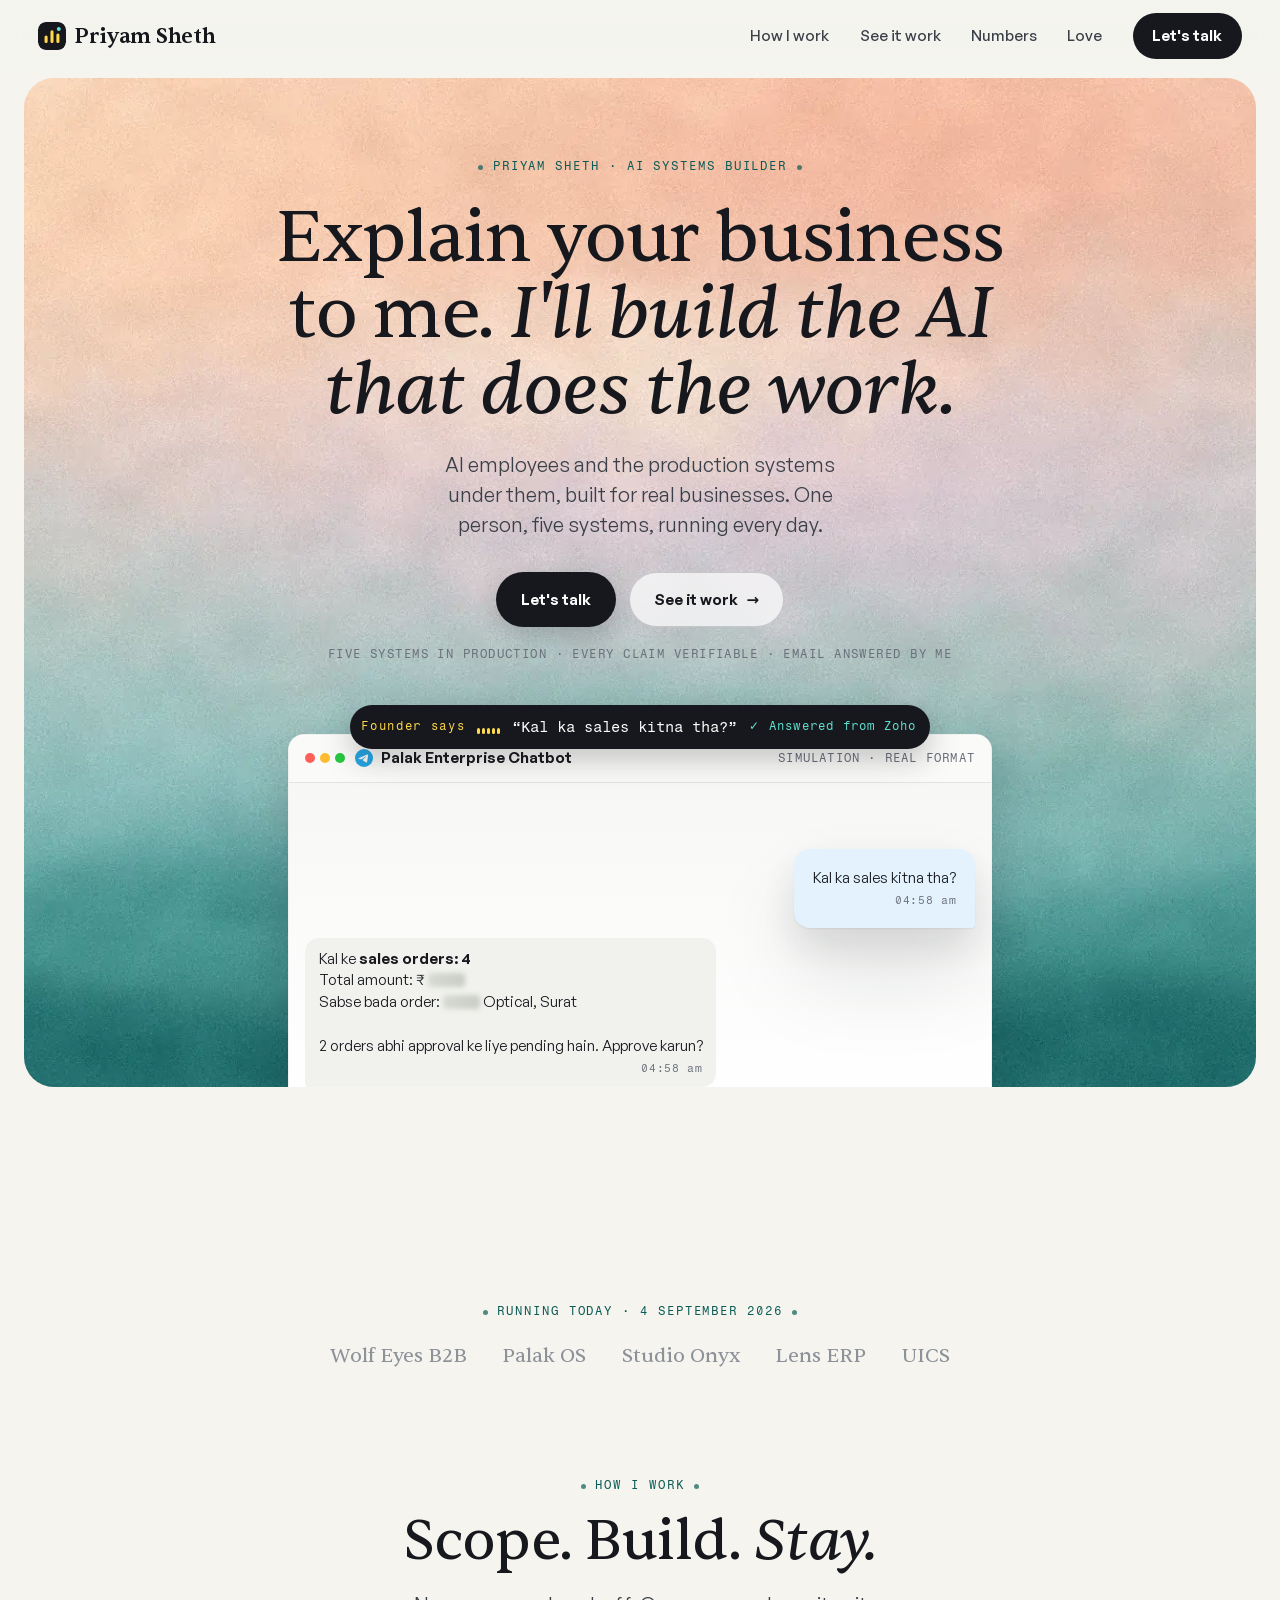
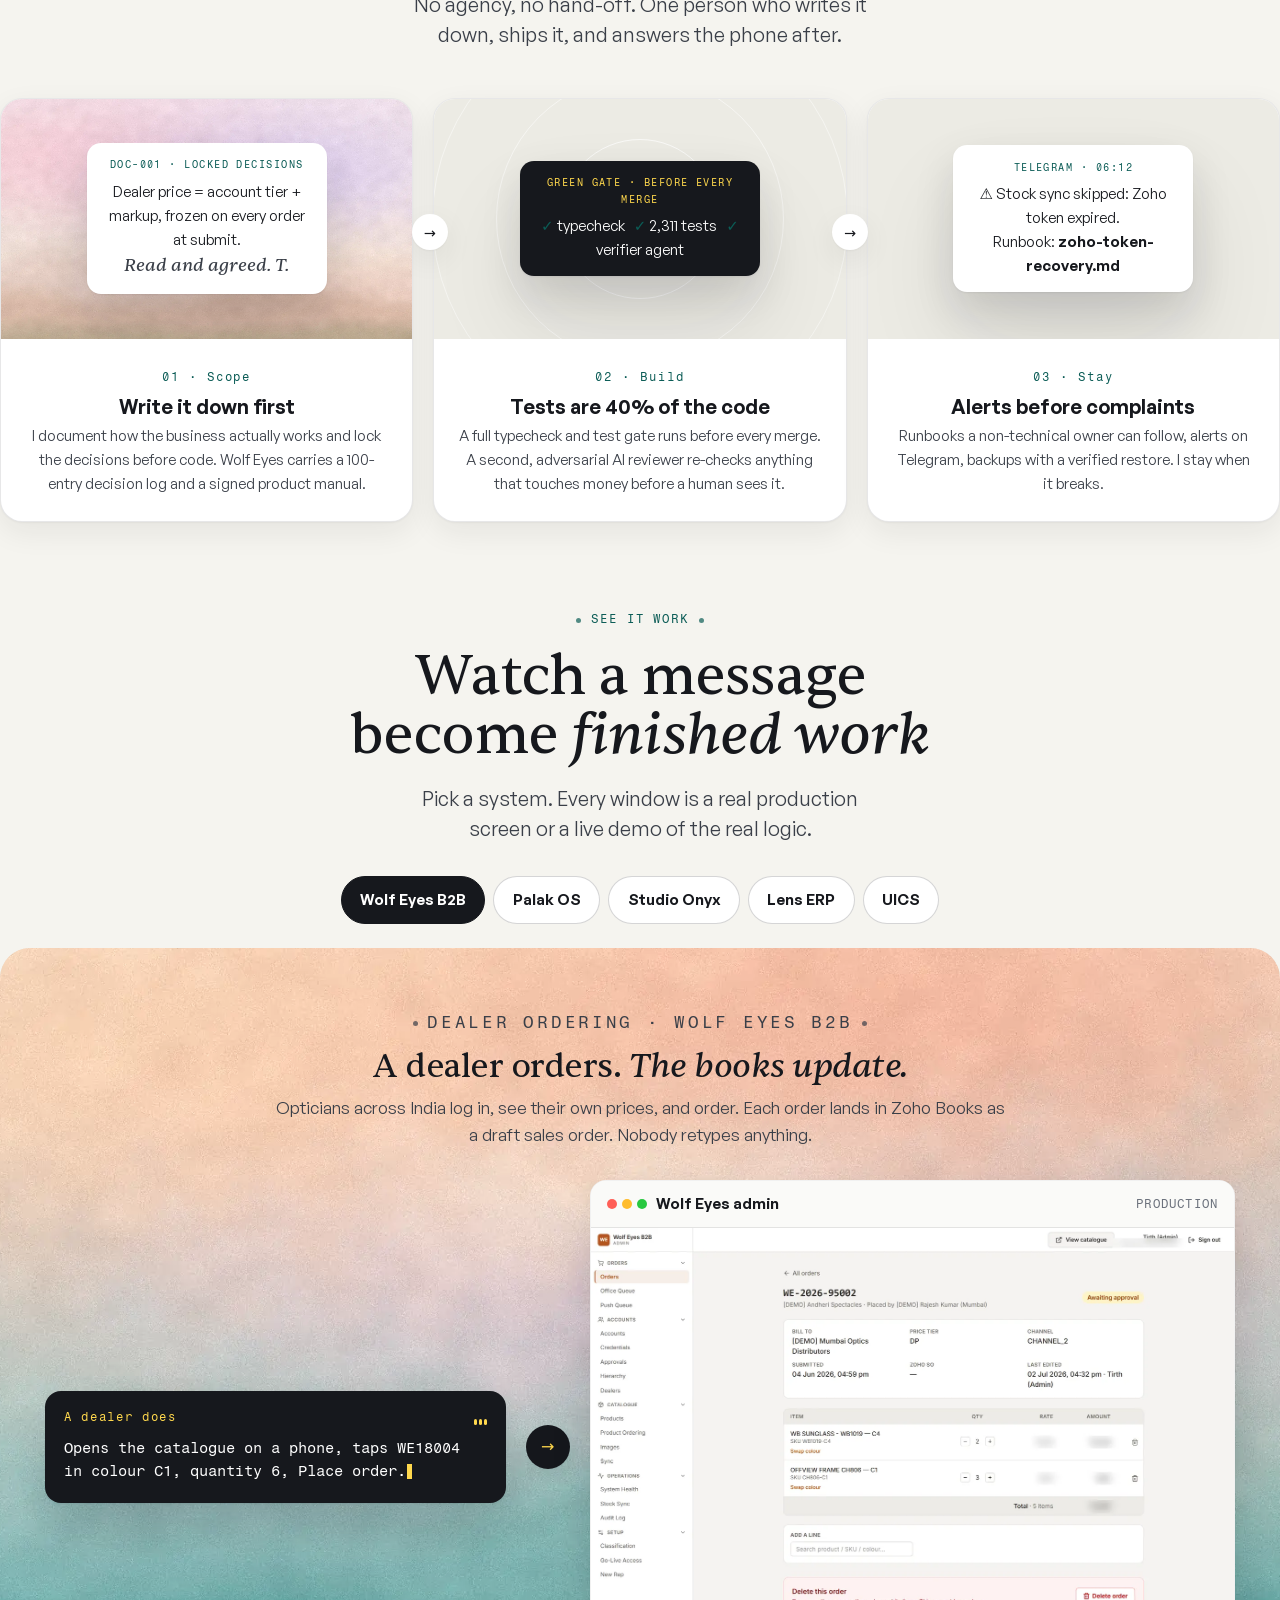
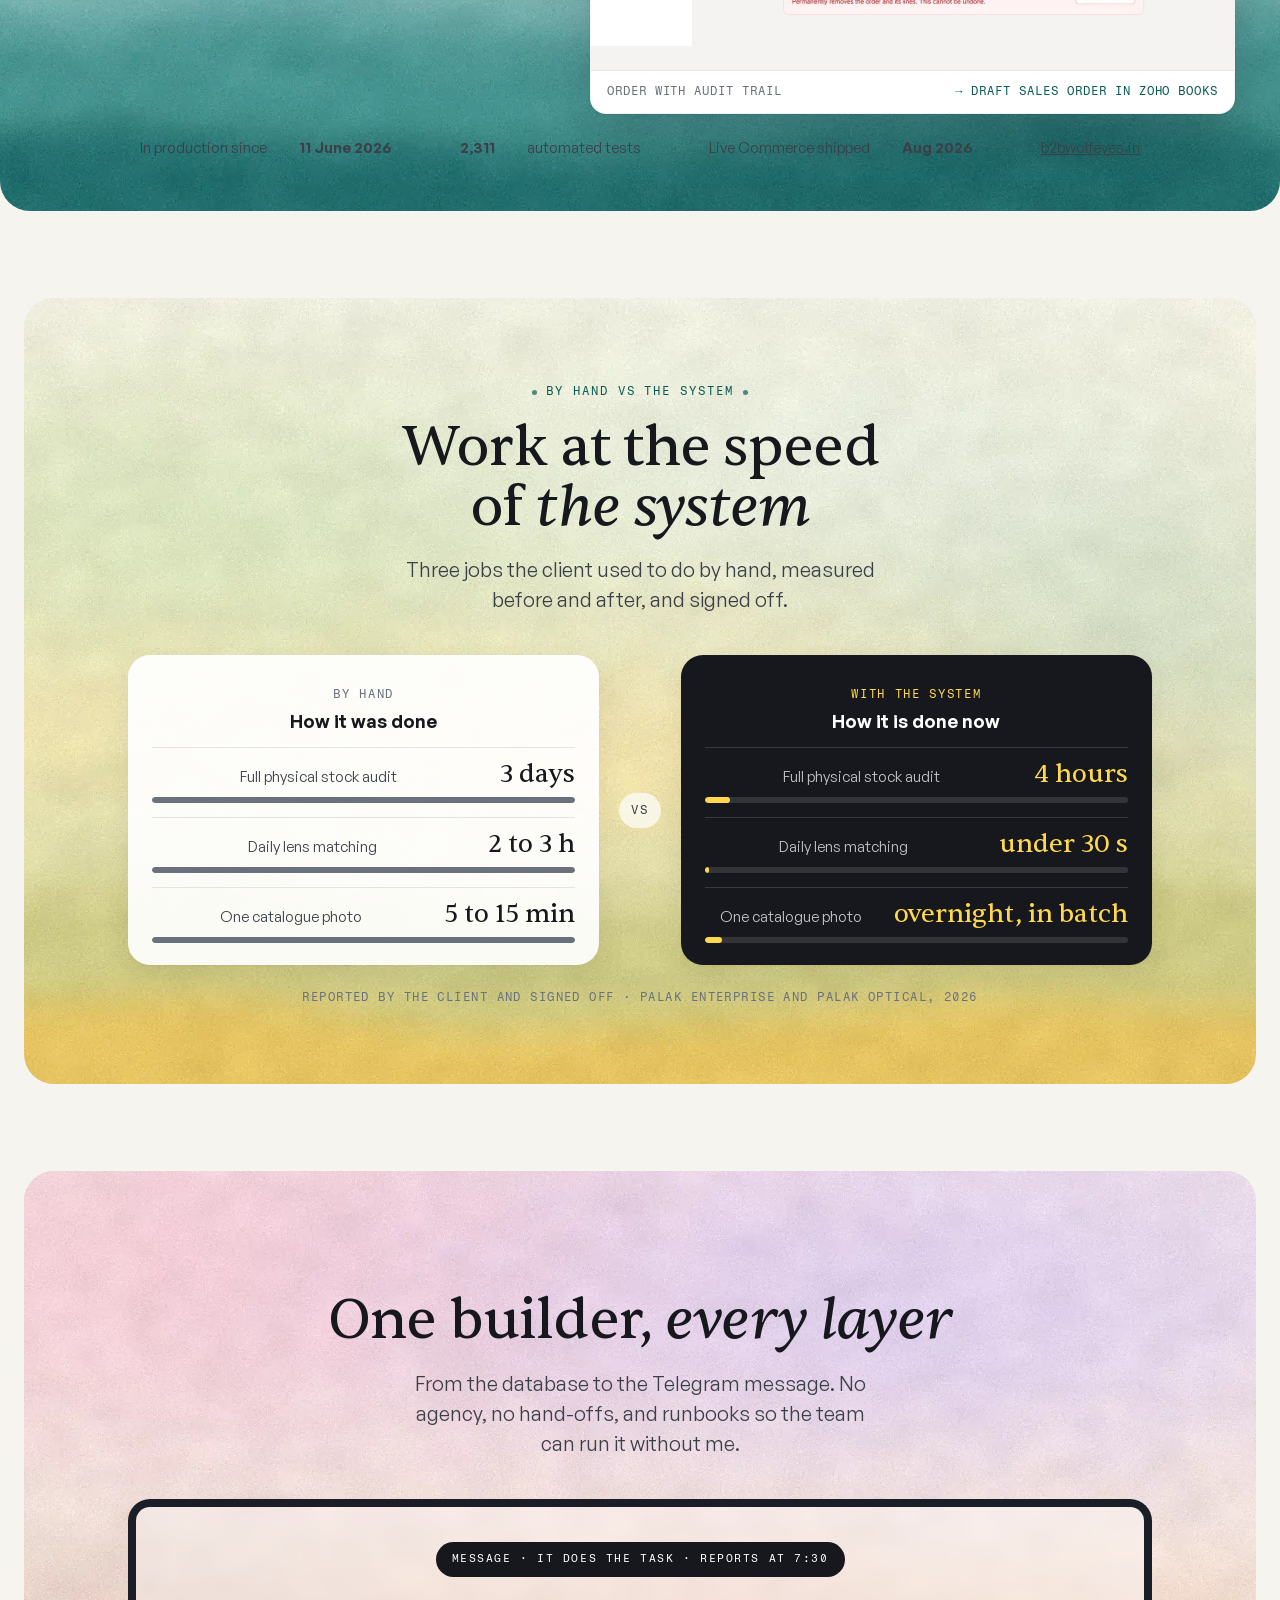
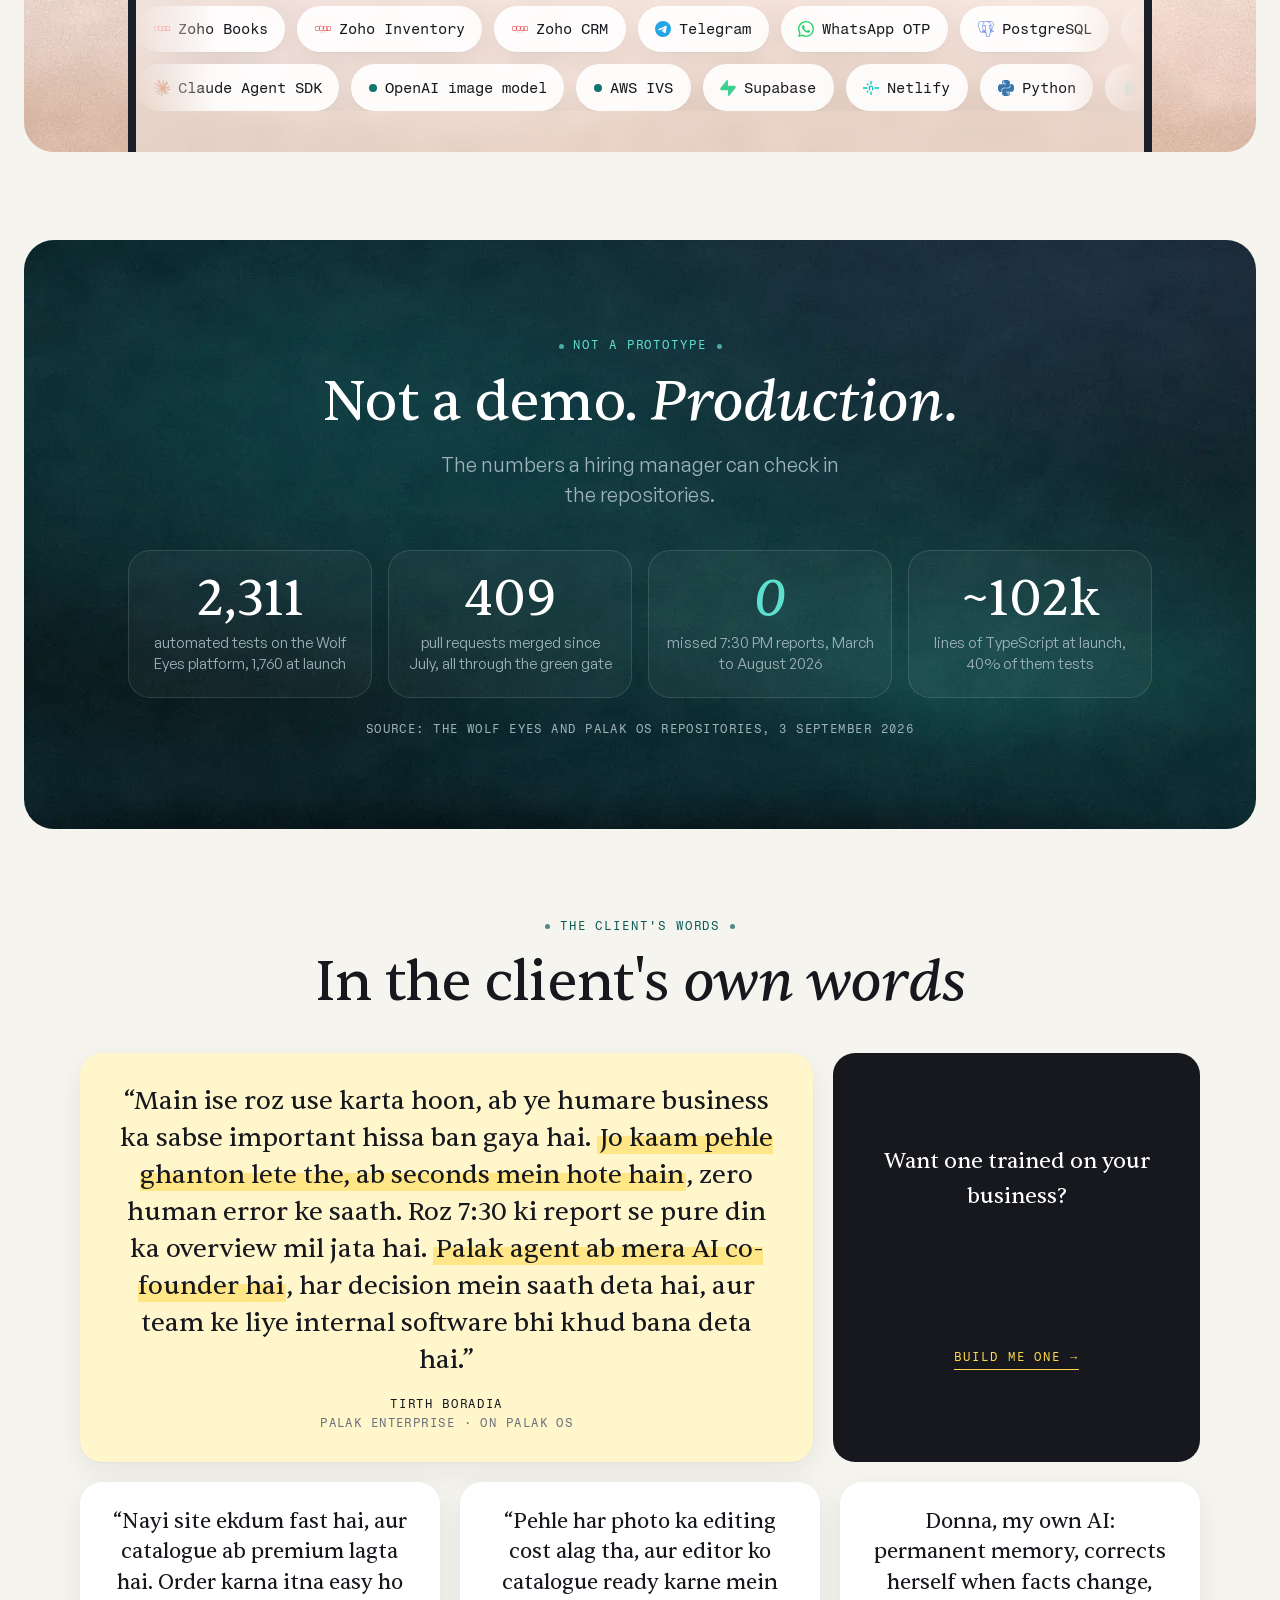
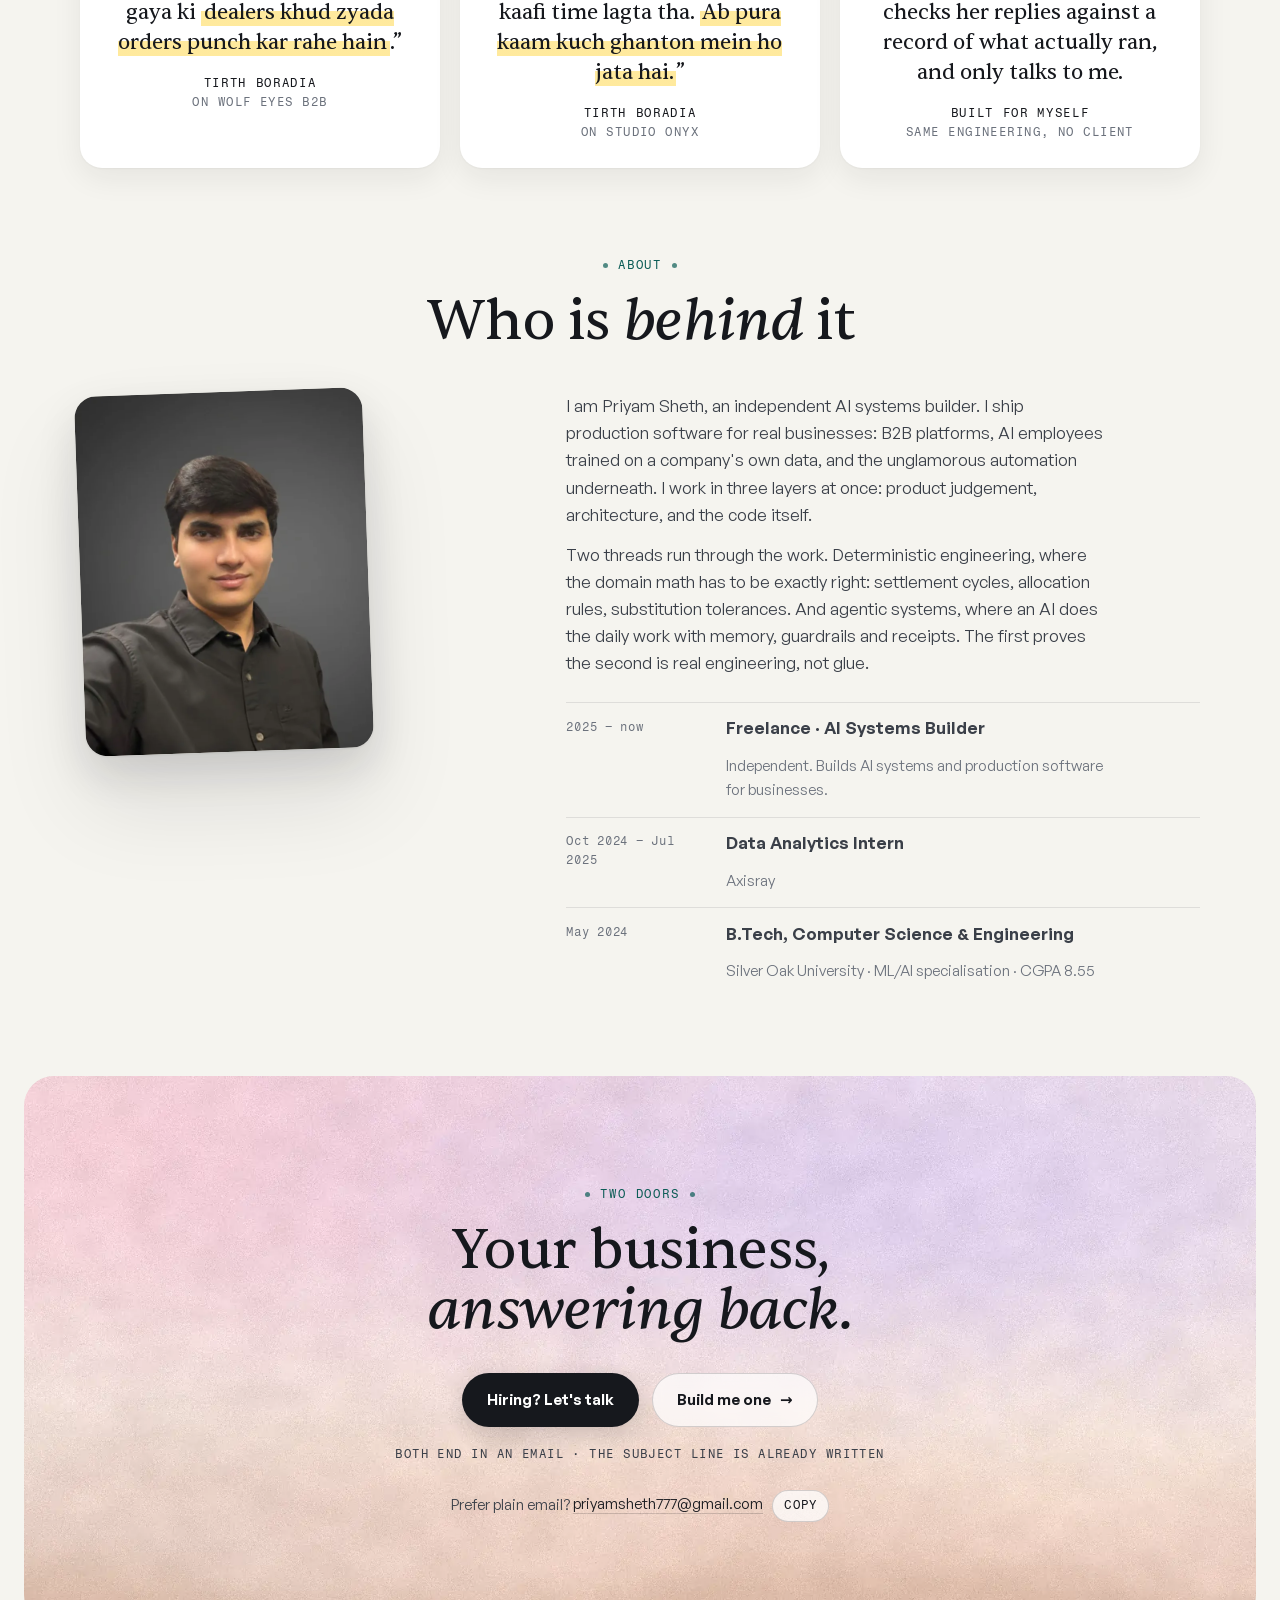
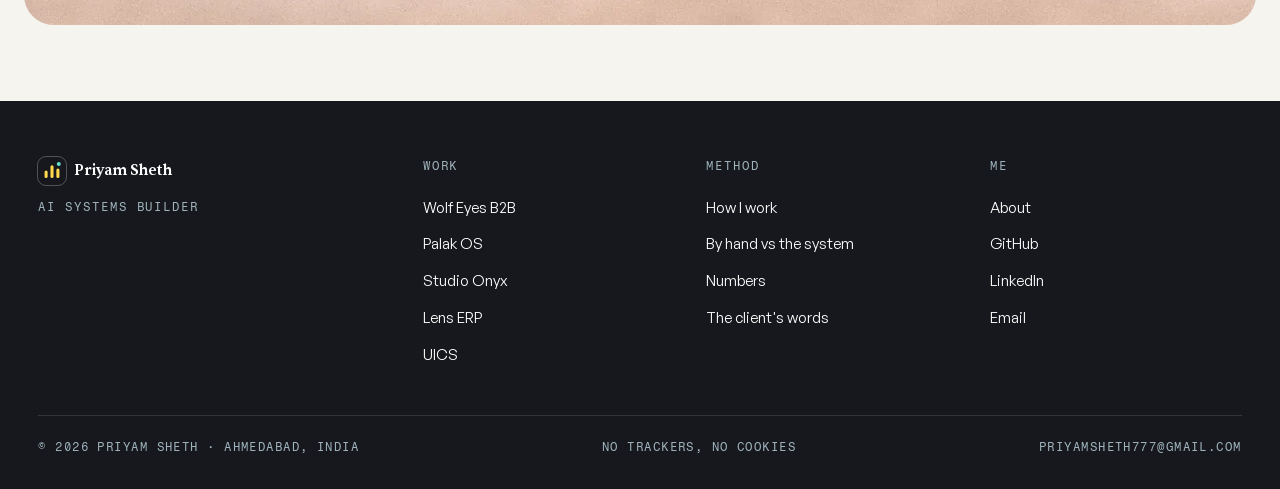
==== commit 88e18f1c: "v3 refinements: relatable headline, signal mark, official tool logos, Palak OS phone at natural size" ====
--- a/index.html
+++ b/index.html
@@ -3,15 +3,15 @@
 <head>
 <meta charset="UTF-8">
 <meta name="viewport" content="width=device-width, initial-scale=1.0">
-<title>Priyam Sheth · Tell your business what to do. Watch it happen.</title>
+<title>Priyam Sheth · Explain your business to me. I'll build the AI that does the work.</title>
 <meta name="description" content="Priyam Sheth builds AI employees and the production systems under them for real businesses. One person, five systems, running every day. B2B platforms, Zoho automation, AI trained on your own business.">
 <meta property="og:title" content="Priyam Sheth · AI systems builder">
-<meta property="og:description" content="Tell your business what to do. Watch it happen. One person, five production systems, running every day.">
+<meta property="og:description" content="Explain your business to me. I'll build the AI that does the work. One person, five production systems, running every day.">
 <meta property="og:type" content="website">
 <meta property="og:image" content="https://priyam-sheth.github.io/assets/og.png">
 <meta name="twitter:card" content="summary_large_image">
 <link rel="canonical" href="https://priyam-sheth.github.io/">
-<link rel="icon" href="data:image/svg+xml,%3Csvg xmlns='http://www.w3.org/2000/svg' viewBox='0 0 64 64'%3E%3Ccircle cx='32' cy='32' r='30' fill='%2316181D'/%3E%3Ctext x='32' y='42' font-family='Georgia,serif' font-size='28' text-anchor='middle' fill='%23FFD84D'%3EP%3C/text%3E%3C/svg%3E">
+<link rel="icon" type="image/svg+xml" href="assets/logo.svg">
 <link rel="preload" href="assets/fonts/sentient-400.woff2" as="font" type="font/woff2" crossorigin>
 <link rel="preload" href="assets/fonts/sentient-400-italic.woff2" as="font" type="font/woff2" crossorigin>
 <link rel="preload" href="assets/fonts/general-sans-400.woff2" as="font" type="font/woff2" crossorigin>
@@ -25,7 +25,7 @@
 <a class="skip" href="#see">Skip to the work</a>
 
 <header class="nav">
-  <a class="wordmark" href="#top"><span class="sig" aria-hidden="true">P</span>Priyam Sheth</a>
+  <a class="wordmark" href="#top"><img class="logo" src="assets/logo.svg" alt="" width="28" height="28">Priyam Sheth</a>
   <nav class="nav-links" aria-label="Sections">
     <a href="#how">How I work</a>
     <a href="#see">See it work</a>
@@ -41,8 +41,8 @@
   <div class="hero-wrap">
     <section class="plate dusk hero" aria-labelledby="hero-title">
       <p class="mark r">Priyam Sheth · AI systems builder</p>
-      <h1 id="hero-title" class="r" style="--d:60ms">Tell your business what to do. <em>Watch it happen.</em></h1>
-      <p class="lede r" style="--d:120ms">I build AI employees and the production systems under them, for real businesses. One person, five systems, running every day.</p>
+      <h1 id="hero-title" class="r" style="--d:60ms">Explain your business to me. <em>I'll build the AI that does the work.</em></h1>
+      <p class="lede r" style="--d:120ms">AI employees and the production systems under them, built for real businesses. One person, five systems, running every day.</p>
       <div class="hero-actions r" style="--d:180ms">
         <a class="btn" href="mailto:priyamsheth777@gmail.com?subject=Let%27s%20talk">Let's talk</a>
         <a class="btn btn-ghost" href="#see">See it work <span class="arrow" aria-hidden="true">&rarr;</span></a>
@@ -57,7 +57,7 @@
           <span class="ok" data-say-ok>✓ Answered from Zoho</span>
         </div>
         <div class="win" role="region" aria-label="Simulated Telegram chat with Palak OS">
-          <div class="win-bar"><span class="dots" aria-hidden="true"><i></i><i></i><i></i></span><span class="win-title"><span class="tg" aria-hidden="true">✈</span>Palak Enterprise Chatbot</span><span class="win-meta">simulation · real format</span></div>
+          <div class="win-bar"><span class="dots" aria-hidden="true"><i></i><i></i><i></i></span><span class="win-title"><img class="ico" src="assets/logos/telegram.svg" alt="" width="18" height="18">Palak Enterprise Chatbot</span><span class="win-meta">simulation · real format</span></div>
           <div class="chat" aria-live="polite">
             <div class="msg you">Kal ka sales kitna tha?<span class="t">10:06</span></div>
             <div class="msg bot">Kal ke <b>sales orders: 4</b><br>Total amount: ₹ <span class="hid"></span><br>Sabse bada order: <span class="hid"></span> Optical, Surat<br><br>2 orders abhi approval ke liye pending hain. Approve karun?<span class="t">10:06</span></div>
@@ -143,9 +143,8 @@
         <div class="flow">
           <div class="you"><span class="k">The founder says <span class="bars" aria-hidden="true"><i style="--i:0"></i><i style="--i:1"></i><i style="--i:2"></i></span></span><p class="q">“Aaj ki report bhejo”<span class="cur" aria-hidden="true"></span></p></div>
           <div class="go" aria-hidden="true">&rarr;</div>
-          <div class="app"><div class="win-bar"><span class="dots" aria-hidden="true"><i></i><i></i><i></i></span><span class="win-title">Telegram</span><span class="win-meta">the real 7:30 report</span></div>
-            <img src="assets/processed2/palak-report-real.webp" alt="The real 7:30 PM business report on Telegram, amounts blurred" width="589" height="1262" loading="lazy" decoding="async" style="height:26rem;object-fit:cover;object-position:50% 22%">
-            <div class="cap"><span>Delivered 7:30 PM · ₹ blurred</span><b>no missed report as of Aug 2026</b></div></div>
+          <div class="phone-app"><div class="phone"><img src="assets/processed2/palak-report-real.webp" alt="The real 7:30 PM business report on Telegram, amounts blurred" width="589" height="1262" loading="lazy" decoding="async"></div>
+            <p class="phone-cap"><img class="ico" src="assets/logos/telegram.svg" alt="" width="14" height="14">The real 7:30 report · ₹ blurred · no missed report as of Aug 2026</p></div>
         </div>
         <p class="result">Running since <b>March 2026</b><span class="sep">·</span>Claude agents<span class="sep">·</span>Zoho Books, Inventory, CRM<span class="sep">·</span>Telegram</p>
       </div>
@@ -247,12 +246,12 @@
           <span class="notch">Message · it does the task · reports at 7:30</span>
           <div class="rows" aria-label="Technologies in production">
             <div class="row-track" style="--dur:56s">
-              <span class="pill"><i></i>Zoho Books</span><span class="pill"><i></i>Zoho Inventory</span><span class="pill"><i></i>Zoho CRM</span><span class="pill"><i></i>Telegram</span><span class="pill"><i></i>WhatsApp OTP</span><span class="pill"><i></i>PostgreSQL</span><span class="pill"><i></i>Prisma</span><span class="pill"><i></i>Fastify</span><span class="pill"><i></i>Next.js</span><span class="pill"><i></i>Cloudflare R2</span>
-              <span class="pill" aria-hidden="true"><i></i>Zoho Books</span><span class="pill" aria-hidden="true"><i></i>Zoho Inventory</span><span class="pill" aria-hidden="true"><i></i>Zoho CRM</span><span class="pill" aria-hidden="true"><i></i>Telegram</span><span class="pill" aria-hidden="true"><i></i>WhatsApp OTP</span><span class="pill" aria-hidden="true"><i></i>PostgreSQL</span><span class="pill" aria-hidden="true"><i></i>Prisma</span><span class="pill" aria-hidden="true"><i></i>Fastify</span><span class="pill" aria-hidden="true"><i></i>Next.js</span><span class="pill" aria-hidden="true"><i></i>Cloudflare R2</span>
+              <span class="pill"><img src="assets/logos/zoho.svg" alt="" width="16" height="16">Zoho Books</span><span class="pill"><img src="assets/logos/zoho.svg" alt="" width="16" height="16">Zoho Inventory</span><span class="pill"><img src="assets/logos/zoho.svg" alt="" width="16" height="16">Zoho CRM</span><span class="pill"><img src="assets/logos/telegram.svg" alt="" width="16" height="16">Telegram</span><span class="pill"><img src="assets/logos/whatsapp.svg" alt="" width="16" height="16">WhatsApp OTP</span><span class="pill"><img src="assets/logos/postgresql.svg" alt="" width="16" height="16">PostgreSQL</span><span class="pill"><img src="assets/logos/prisma.svg" alt="" width="16" height="16">Prisma</span><span class="pill"><img src="assets/logos/fastify.svg" alt="" width="16" height="16">Fastify</span><span class="pill"><img src="assets/logos/nextdotjs.svg" alt="" width="16" height="16">Next.js</span><span class="pill"><img src="assets/logos/cloudflare.svg" alt="" width="16" height="16">Cloudflare R2</span><span class="pill"><img src="assets/logos/typescript.svg" alt="" width="16" height="16">TypeScript</span>
+              <span class="pill" aria-hidden="true"><img src="assets/logos/zoho.svg" alt="" width="16" height="16">Zoho Books</span><span class="pill" aria-hidden="true"><img src="assets/logos/zoho.svg" alt="" width="16" height="16">Zoho Inventory</span><span class="pill" aria-hidden="true"><img src="assets/logos/zoho.svg" alt="" width="16" height="16">Zoho CRM</span><span class="pill" aria-hidden="true"><img src="assets/logos/telegram.svg" alt="" width="16" height="16">Telegram</span><span class="pill" aria-hidden="true"><img src="assets/logos/whatsapp.svg" alt="" width="16" height="16">WhatsApp OTP</span><span class="pill" aria-hidden="true"><img src="assets/logos/postgresql.svg" alt="" width="16" height="16">PostgreSQL</span><span class="pill" aria-hidden="true"><img src="assets/logos/prisma.svg" alt="" width="16" height="16">Prisma</span><span class="pill" aria-hidden="true"><img src="assets/logos/fastify.svg" alt="" width="16" height="16">Fastify</span><span class="pill" aria-hidden="true"><img src="assets/logos/nextdotjs.svg" alt="" width="16" height="16">Next.js</span><span class="pill" aria-hidden="true"><img src="assets/logos/cloudflare.svg" alt="" width="16" height="16">Cloudflare R2</span><span class="pill" aria-hidden="true"><img src="assets/logos/typescript.svg" alt="" width="16" height="16">TypeScript</span>
             </div>
             <div class="row-track rev" style="--dur:62s">
-              <span class="pill"><i></i>AWS IVS</span><span class="pill"><i></i>Supabase</span><span class="pill"><i></i>Netlify</span><span class="pill"><i></i>Python</span><span class="pill"><i></i>Claude Agent SDK</span><span class="pill"><i></i>PyInstaller</span><span class="pill"><i></i>PM2</span><span class="pill"><i></i>systemd timers</span><span class="pill"><i></i>Playwright</span><span class="pill"><i></i>Docker</span>
-              <span class="pill" aria-hidden="true"><i></i>AWS IVS</span><span class="pill" aria-hidden="true"><i></i>Supabase</span><span class="pill" aria-hidden="true"><i></i>Netlify</span><span class="pill" aria-hidden="true"><i></i>Python</span><span class="pill" aria-hidden="true"><i></i>Claude Agent SDK</span><span class="pill" aria-hidden="true"><i></i>PyInstaller</span><span class="pill" aria-hidden="true"><i></i>PM2</span><span class="pill" aria-hidden="true"><i></i>systemd timers</span><span class="pill" aria-hidden="true"><i></i>Playwright</span><span class="pill" aria-hidden="true"><i></i>Docker</span>
+              <span class="pill"><img src="assets/logos/claude.svg" alt="" width="16" height="16">Claude Agent SDK</span><span class="pill"><i></i>OpenAI image model</span><span class="pill"><i></i>AWS IVS</span><span class="pill"><img src="assets/logos/supabase.svg" alt="" width="16" height="16">Supabase</span><span class="pill"><img src="assets/logos/netlify.svg" alt="" width="16" height="16">Netlify</span><span class="pill"><img src="assets/logos/python.svg" alt="" width="16" height="16">Python</span><span class="pill"><img src="assets/logos/react.svg" alt="" width="16" height="16">React</span><span class="pill"><img src="assets/logos/pm2.svg" alt="" width="16" height="16">PM2</span><span class="pill"><i></i>Playwright</span><span class="pill"><img src="assets/logos/docker.svg" alt="" width="16" height="16">Docker</span><span class="pill"><img src="assets/logos/github.svg" alt="" width="16" height="16">GitHub</span>
+              <span class="pill" aria-hidden="true"><img src="assets/logos/claude.svg" alt="" width="16" height="16">Claude Agent SDK</span><span class="pill" aria-hidden="true"><i></i>OpenAI image model</span><span class="pill" aria-hidden="true"><i></i>AWS IVS</span><span class="pill" aria-hidden="true"><img src="assets/logos/supabase.svg" alt="" width="16" height="16">Supabase</span><span class="pill" aria-hidden="true"><img src="assets/logos/netlify.svg" alt="" width="16" height="16">Netlify</span><span class="pill" aria-hidden="true"><img src="assets/logos/python.svg" alt="" width="16" height="16">Python</span><span class="pill" aria-hidden="true"><img src="assets/logos/react.svg" alt="" width="16" height="16">React</span><span class="pill" aria-hidden="true"><img src="assets/logos/pm2.svg" alt="" width="16" height="16">PM2</span><span class="pill" aria-hidden="true"><i></i>Playwright</span><span class="pill" aria-hidden="true"><img src="assets/logos/docker.svg" alt="" width="16" height="16">Docker</span><span class="pill" aria-hidden="true"><img src="assets/logos/github.svg" alt="" width="16" height="16">GitHub</span>
             </div>
           </div>
         </div>
@@ -332,7 +331,7 @@
 <footer>
   <div class="wrap">
     <div class="foot">
-      <div><a class="wordmark" href="#top"><span class="sig" aria-hidden="true">P</span>Priyam Sheth</a><p class="tag">AI systems builder</p></div>
+      <div><a class="wordmark" href="#top"><img class="logo" src="assets/logo.svg" alt="" width="28" height="28">Priyam Sheth</a><p class="tag">AI systems builder</p></div>
       <div><h4>Work</h4><ul><li><a href="#see" data-open-tab="p-wolf">Wolf Eyes B2B</a></li><li><a href="#see" data-open-tab="p-palak">Palak OS</a></li><li><a href="#see" data-open-tab="p-onyx">Studio Onyx</a></li><li><a href="#see" data-open-tab="p-erp">Lens ERP</a></li><li><a href="#see" data-open-tab="p-uics">UICS</a></li></ul></div>
       <div><h4>Method</h4><ul><li><a href="#how">How I work</a></li><li><a href="#vs">By hand vs the system</a></li><li><a href="#numbers">Numbers</a></li><li><a href="#love">The client's words</a></li></ul></div>
       <div><h4>Me</h4><ul><li><a href="#about">About</a></li><li><a href="https://github.com/Priyam-Sheth" rel="noopener">GitHub</a></li><li><a href="https://www.linkedin.com/in/priyam-sheth-680874bb" rel="noopener">LinkedIn</a></li><li><a href="mailto:priyamsheth777@gmail.com">Email</a></li></ul></div>
--- a/src/v3/site.css
+++ b/src/v3/site.css
@@ -44,7 +44,7 @@
   --t-xs:.75rem; --t-sm:.9375rem; --t-base:1.0625rem; --t-lg:1.25rem; --t-xl:1.5rem;
   --t-h3:clamp(1.35rem,1.6vw,1.6rem);
   --t-h2:clamp(2.3rem,4.4vw,3.6rem);
-  --t-hero:clamp(2.7rem,6.2vw,5.4rem);
+  --t-hero:clamp(2.5rem,5.6vw,4.9rem);
 
   --r-plate:30px; --r-card:22px; --r-win:16px; --r-pill:999px;
   --shadow-win:0 1px 2px rgba(22,24,29,.06),0 18px 40px rgba(22,24,29,.12),0 50px 90px rgba(22,24,29,.10);
@@ -87,7 +87,7 @@
 /* nav */
 .nav{position:sticky;top:0;z-index:20;height:var(--nav-h);display:flex;align-items:center;justify-content:space-between;gap:1rem;padding:0 clamp(1rem,3vw,2.5rem);background:rgba(245,244,239,.82);backdrop-filter:blur(14px) saturate(1.3);-webkit-backdrop-filter:blur(14px) saturate(1.3)}
 .wordmark{font-family:var(--serif);font-weight:500;font-size:1.35rem;letter-spacing:-.01em;text-decoration:none;display:flex;align-items:center;gap:.5rem}
-.wordmark .sig{width:26px;height:26px;border-radius:50%;background:var(--ink);color:#fff;display:grid;place-items:center;font-family:var(--serif);font-size:.85rem;font-weight:500}
+.wordmark .logo{width:28px;height:28px;border-radius:8px;display:block}
 .nav-links{display:flex;gap:1.9rem;align-items:center}
 .nav-links a:not(.btn){font-size:var(--t-sm);font-weight:500;color:var(--ink-2);text-decoration:none;transition:color 160ms ease}
 .nav-links a:not(.btn):hover{color:var(--ink)}
@@ -120,7 +120,7 @@
    ============================================================ */
 .hero-wrap{padding:.4rem clamp(.75rem,2vw,1.5rem) 0}
 .hero{padding:clamp(3.5rem,8vh,6rem) clamp(1rem,4vw,3rem) 0;text-align:center}
-.hero h1{font-size:var(--t-hero);max-width:15ch;margin:1.4rem auto 0}
+.hero h1{font-size:var(--t-hero);max-width:17ch;margin:1.4rem auto 0}
 .hero .lede{font-size:var(--t-lg);color:var(--ink-2);max-width:40ch;margin:1.4rem auto 0;line-height:1.5}
 .hero-actions{display:flex;flex-wrap:wrap;justify-content:center;gap:.8rem;margin-top:2rem}
 .hero .fine{display:block;margin-top:1.1rem}
@@ -138,7 +138,8 @@
 .win-bar{display:flex;align-items:center;gap:.6rem;padding:.7rem 1rem;border-bottom:1px solid var(--line);background:#FAFAF8}
 .dots{display:inline-flex;gap:5px}.dots i{width:10px;height:10px;border-radius:50%;background:#E5E7EB}.dots i:nth-child(1){background:#FF5F57}.dots i:nth-child(2){background:#FEBC2E}.dots i:nth-child(3){background:#28C840}
 .win-title{font-weight:600;font-size:var(--t-sm);display:flex;align-items:center;gap:.5rem}
-.win-title .tg{width:18px;height:18px;border-radius:50%;background:#2AABEE;display:inline-grid;place-items:center;color:#fff;font-size:.6rem}
+.win-title .ico{width:18px;height:18px;display:inline-block}
+.ico{vertical-align:middle}
 .win-meta{margin-left:auto;font-family:var(--mono);font-size:var(--t-xs);letter-spacing:.1em;color:var(--ink-3);text-transform:uppercase}
 .chat{padding:1rem;height:20rem;overflow-y:auto;overscroll-behavior:contain;display:flex;flex-direction:column;gap:.6rem;background:linear-gradient(180deg,#F7F8F6,#FFFFFF)}
 .chat > :first-child{margin-top:auto}
@@ -234,6 +235,14 @@
 .result .sep{opacity:.4}
 @media (max-width:860px){.flow{grid-template-columns:1fr}.go{transform:rotate(90deg)}.you{align-self:stretch}}
 
+/* phone (Palak OS panel) */
+.phone-app{text-align:center}
+.phone{width:min(15rem,100%);margin:0 auto;aspect-ratio:589/1262;border:5px solid #1a1f27;border-radius:30px;overflow:hidden;background:#1a1f27;box-shadow:var(--shadow-win);position:relative}
+.phone::before{content:"";position:absolute;top:8px;left:50%;transform:translateX(-50%);width:34%;height:6px;border-radius:999px;background:#1a1f27;z-index:2}
+.phone img{width:100%;height:100%;object-fit:cover;display:block}
+.phone-cap{display:inline-flex;align-items:center;gap:.5rem;margin-top:1rem;padding:.45rem .9rem;border-radius:var(--r-pill);background:rgba(255,255,255,.8);font-family:var(--mono);font-size:var(--t-xs);letter-spacing:.06em;color:var(--ink-2);text-align:left}
+.phone-cap img{width:14px;height:14px}
+
 /* comparison slider */
 .compare{position:relative;aspect-ratio:1040/1000;border-radius:0;overflow:hidden;background:var(--bg-2);user-select:none;touch-action:pan-y}
 .compare img{position:absolute;inset:0;width:100%;height:100%;object-fit:cover}
@@ -310,6 +319,7 @@
 .rows:hover .row-track{animation-play-state:paused}
 .pill{display:inline-flex;align-items:center;gap:.5rem;padding:.7rem 1.1rem;border-radius:var(--r-pill);background:rgba(255,255,255,.9);color:var(--ink);font-family:var(--mono);font-size:var(--t-sm);white-space:nowrap;box-shadow:var(--shadow-card)}
 .pill i{width:8px;height:8px;border-radius:50%;background:var(--teal)}
+.pill img{width:16px;height:16px;display:block}
 @keyframes slide{from{transform:translateX(0)}to{transform:translateX(-50%)}}
 
 /* ============================================================
@@ -371,7 +381,7 @@
 .copy-btn[data-done="1"]{background:var(--mari)}
 footer{background:var(--ink);color:#fff;margin-top:clamp(3rem,6vw,5rem);padding:3.5rem 0 2rem}
 .foot{display:grid;grid-template-columns:1.4fr 1fr 1fr 1fr;gap:2rem}
-.foot .wordmark{color:#fff}.foot .wordmark .sig{background:#fff;color:var(--ink)}
+.foot .wordmark{color:#fff}.foot .wordmark .logo{outline:1px solid rgba(255,255,255,.25)}
 .foot .tag{margin-top:.8rem;font-family:var(--mono);font-size:var(--t-xs);letter-spacing:.16em;text-transform:uppercase;color:var(--night-dim)}
 .foot h4{font-family:var(--mono);font-weight:400;font-size:var(--t-xs);letter-spacing:.16em;text-transform:uppercase;color:var(--night-dim);margin-bottom:1rem}
 .foot ul{list-style:none;display:grid;gap:.6rem}
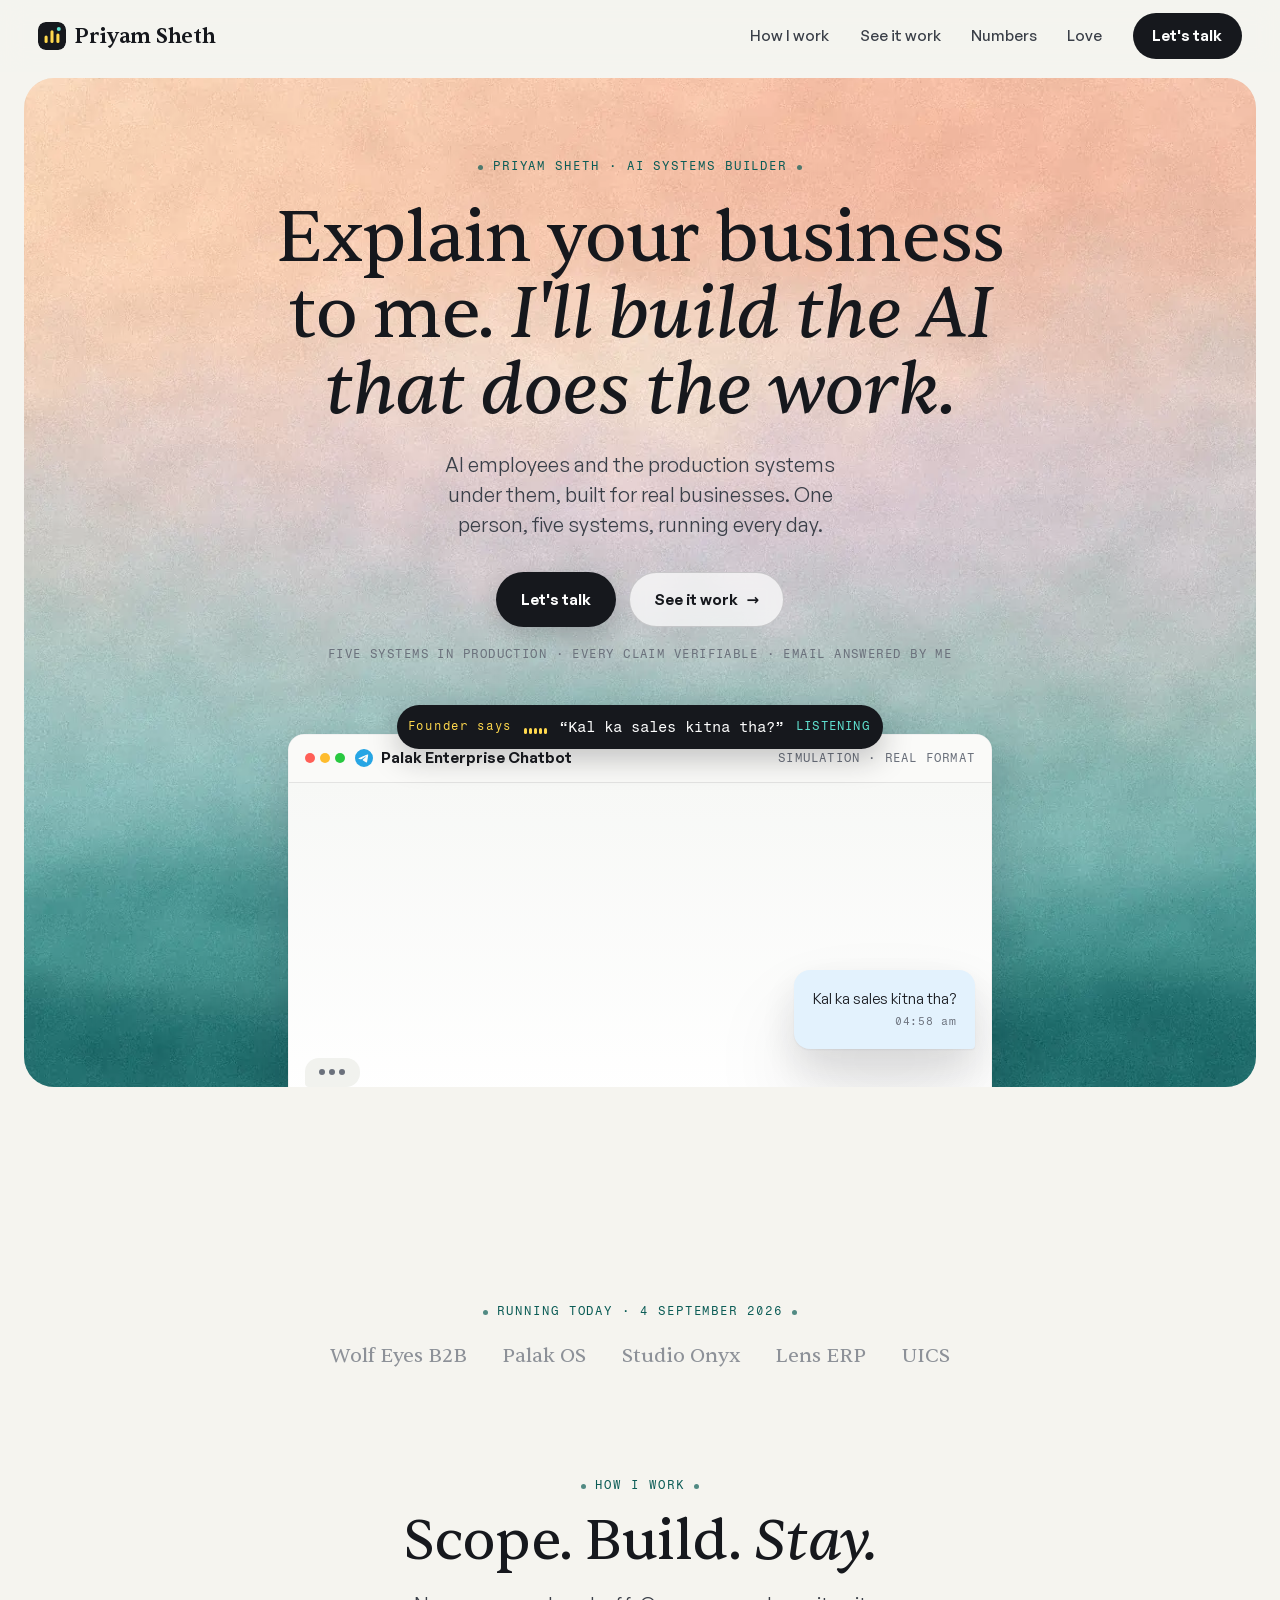
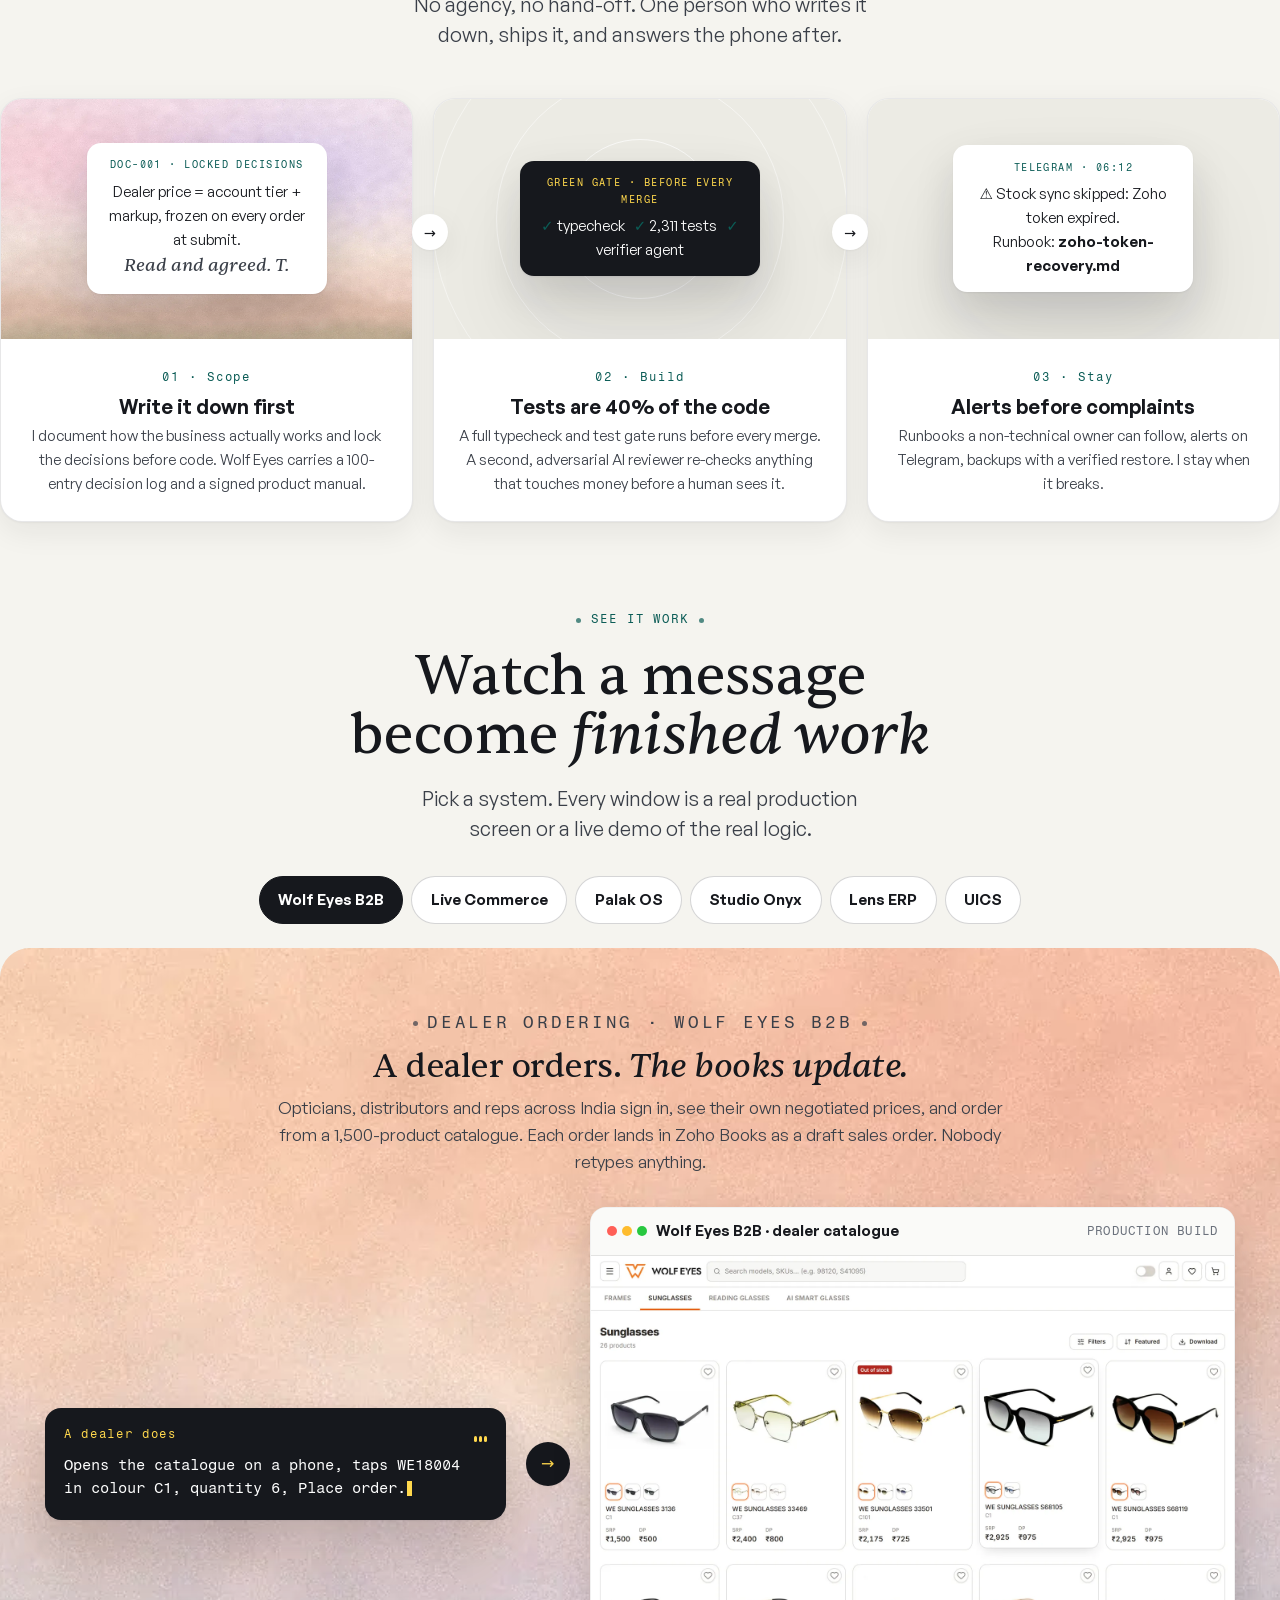
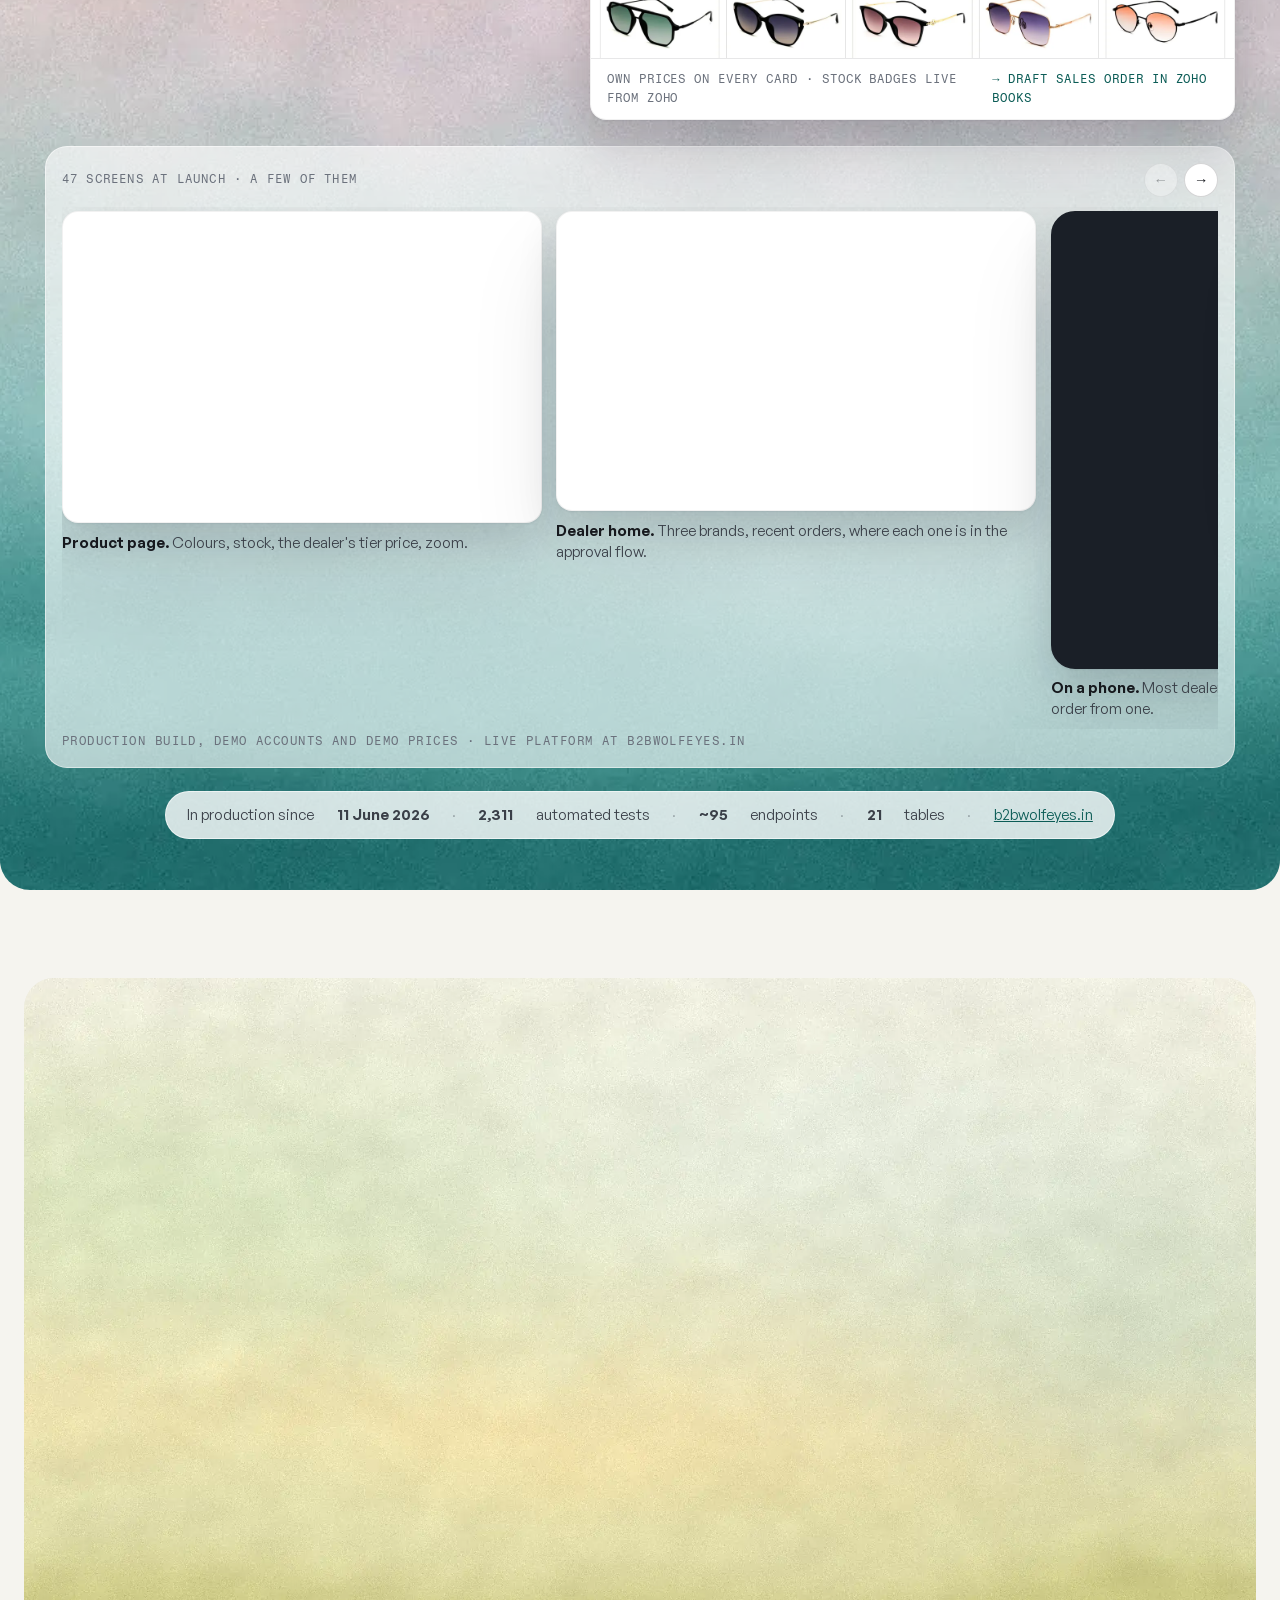
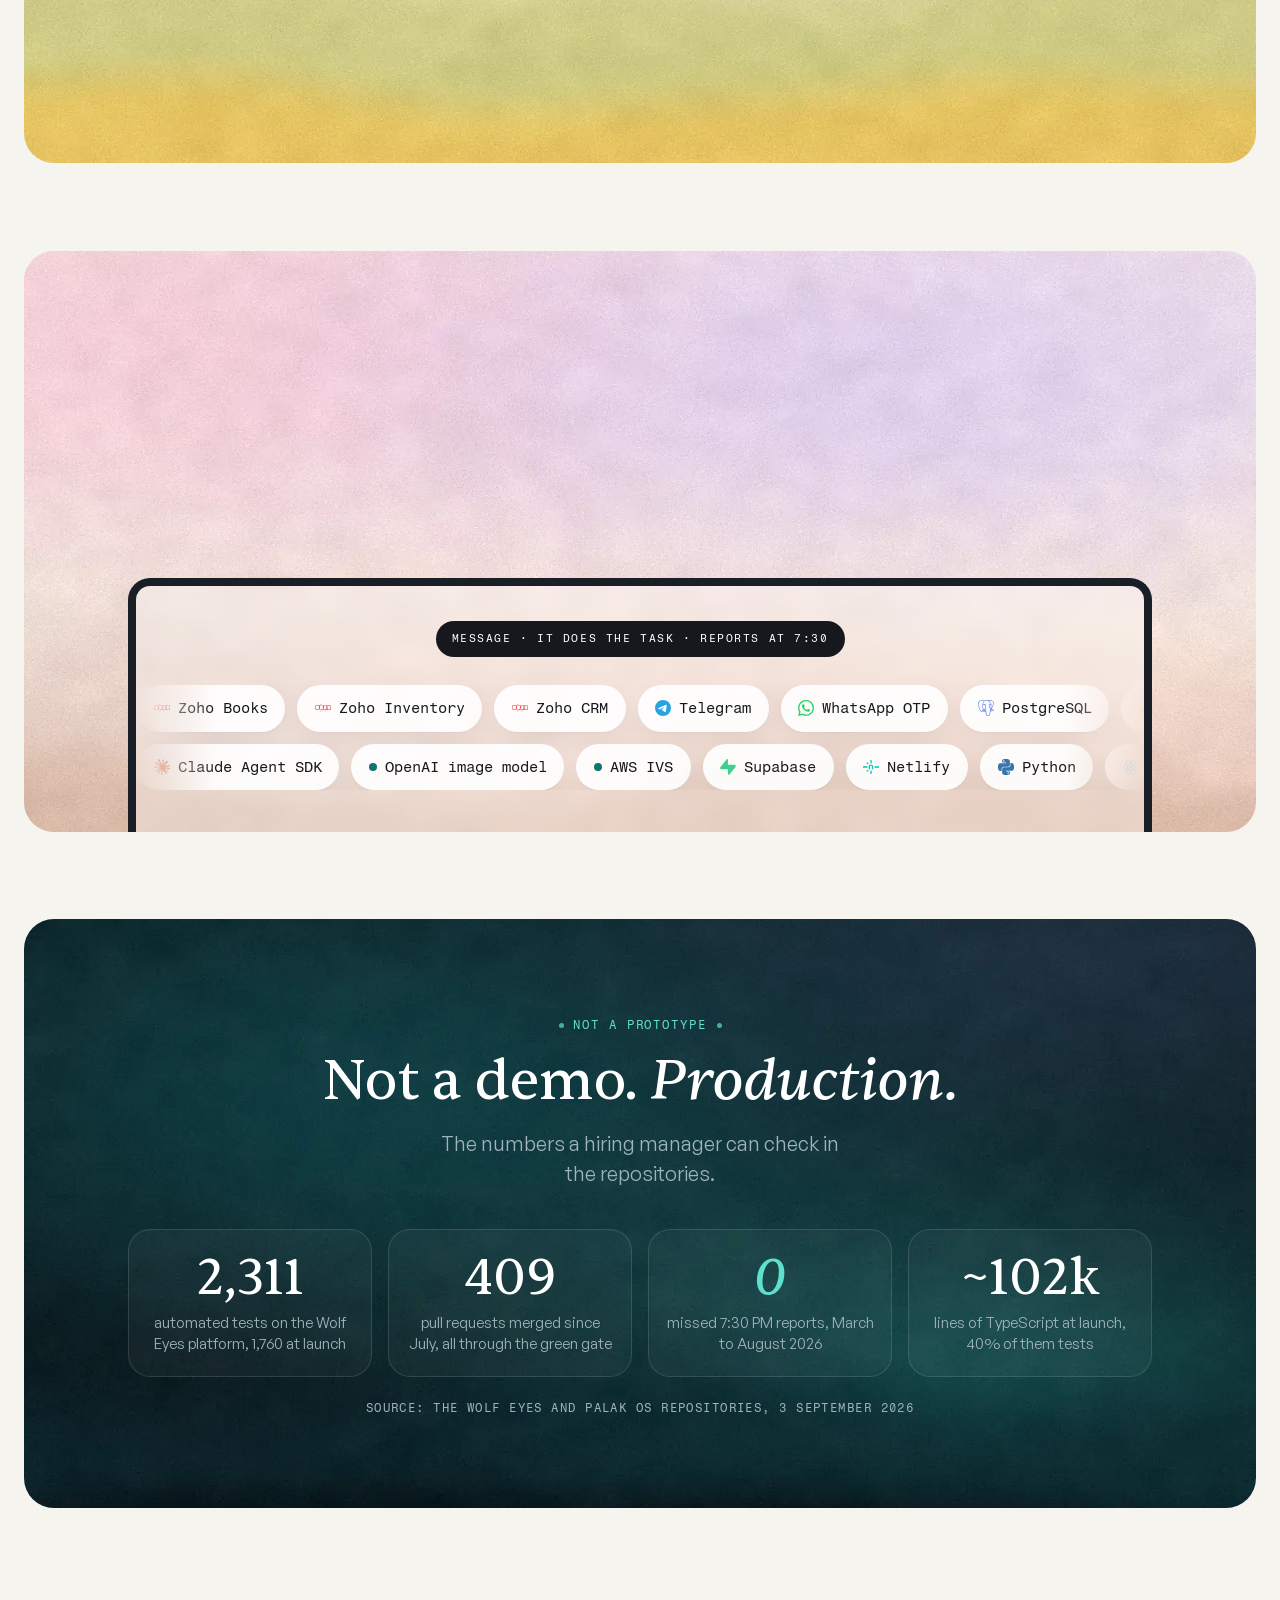
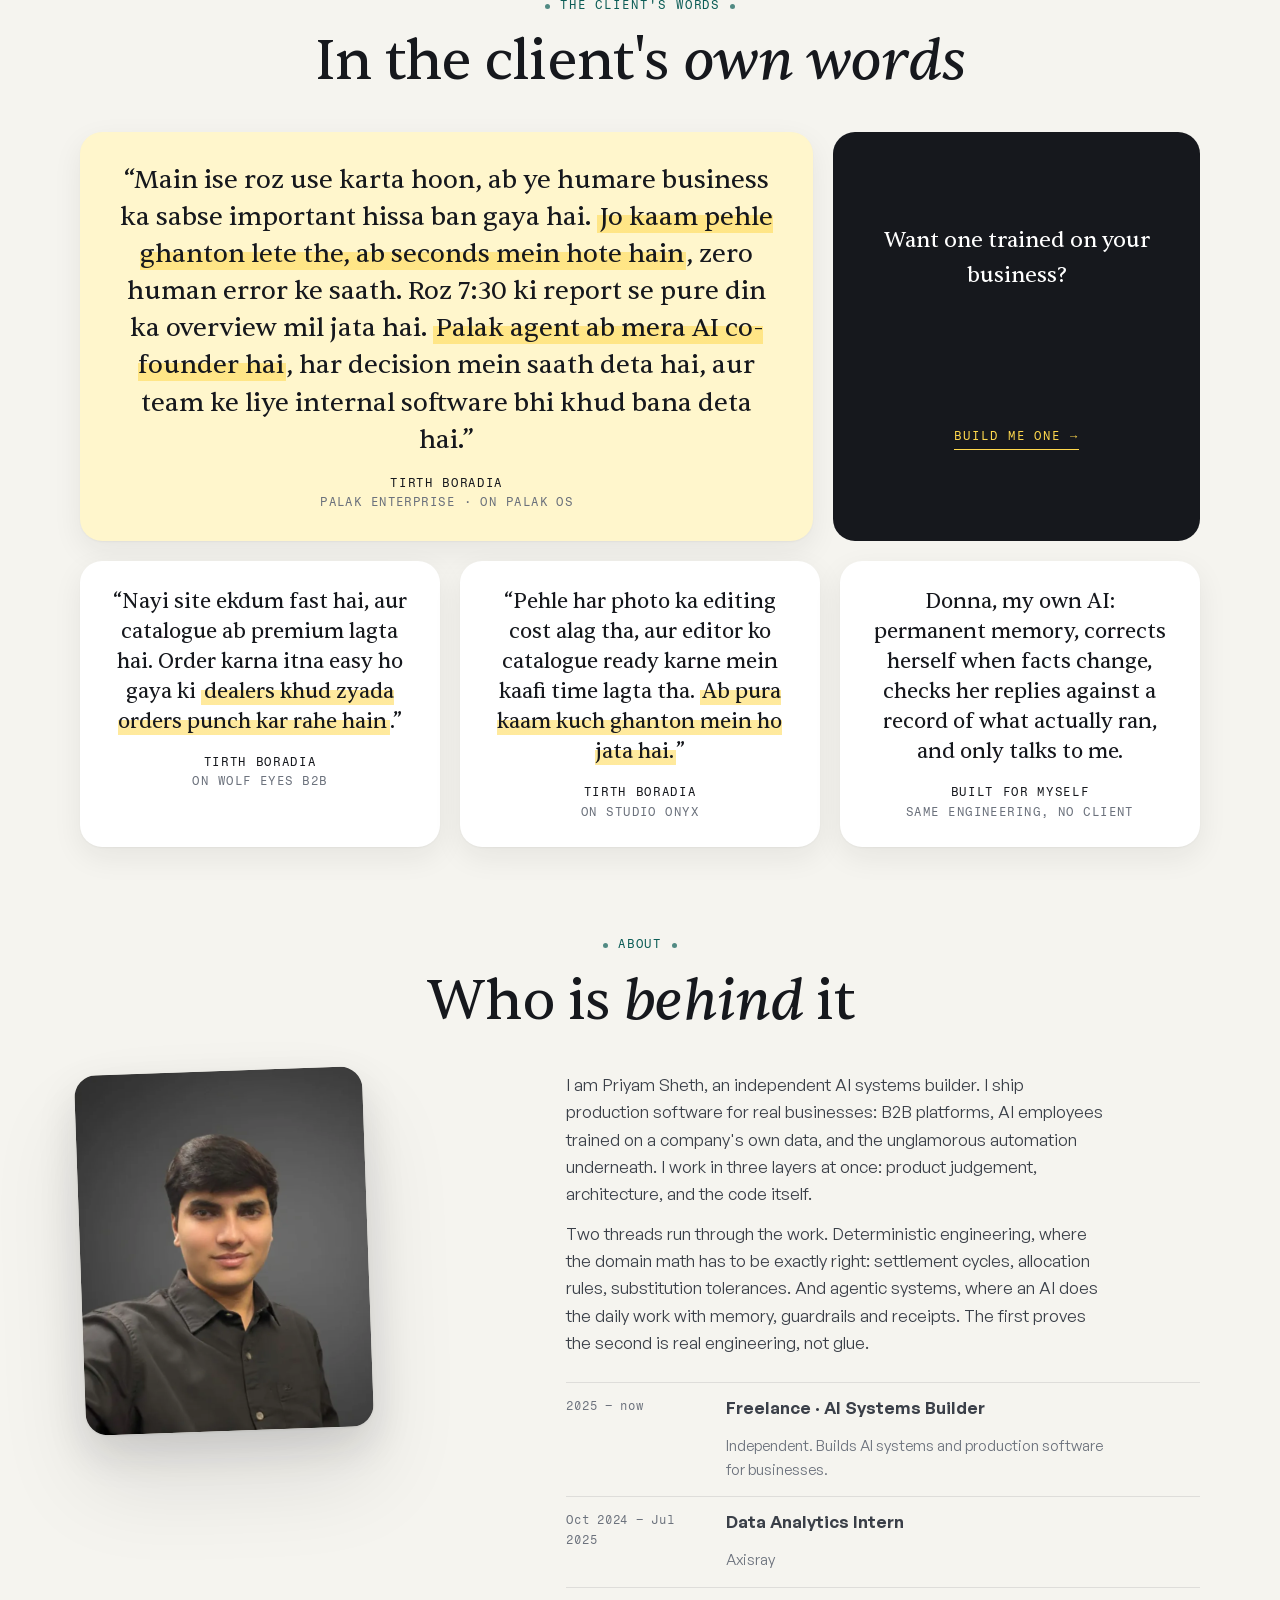
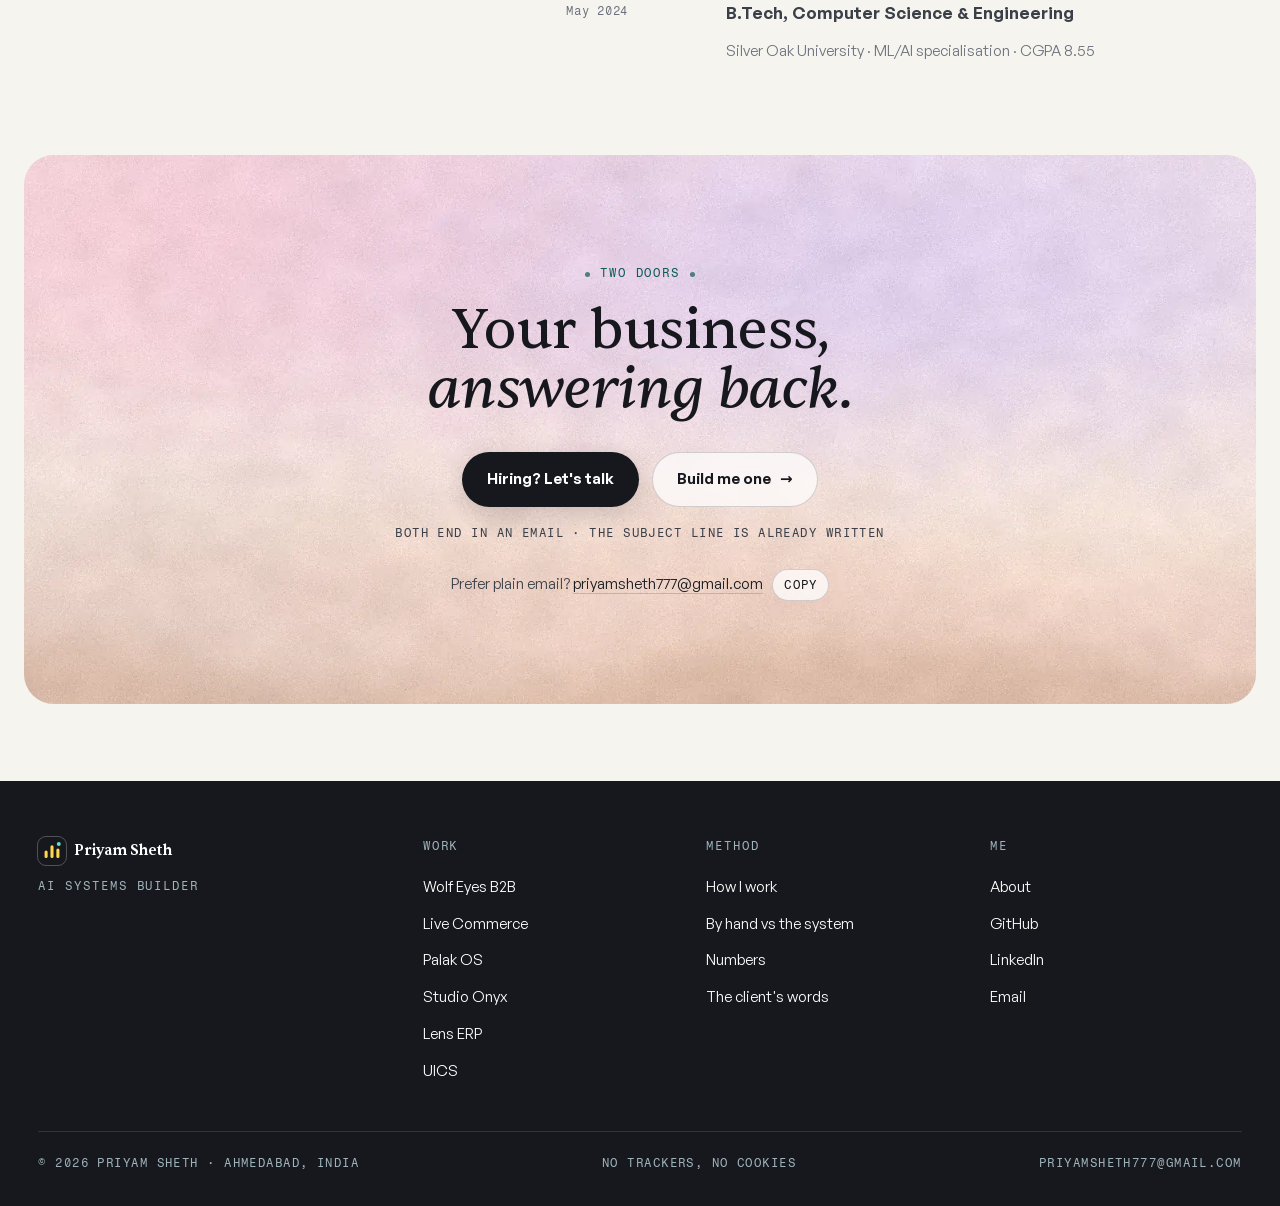
==== commit 974a08e3: "Wolf Eyes: 18 production screens and a Live Commerce panel of its own Ran the Wolf Eyes platform loc" ====
--- a/index.html
+++ b/index.html
@@ -116,6 +116,7 @@
     <p class="sub r" style="--d:120ms">Pick a system. Every window is a real production screen or a live demo of the real logic.</p>
     <div class="tabs r" style="--d:180ms" role="tablist" aria-label="Systems">
       <button class="tab" role="tab" aria-selected="true" aria-controls="p-wolf" id="t-wolf">Wolf Eyes B2B</button>
+      <button class="tab" role="tab" aria-selected="false" aria-controls="p-live" id="t-live">Live Commerce</button>
       <button class="tab" role="tab" aria-selected="false" aria-controls="p-palak" id="t-palak">Palak OS</button>
       <button class="tab" role="tab" aria-selected="false" aria-controls="p-onyx" id="t-onyx">Studio Onyx</button>
       <button class="tab" role="tab" aria-selected="false" aria-controls="p-erp" id="t-erp">Lens ERP</button>
@@ -126,15 +127,65 @@
 
       <!-- Wolf Eyes -->
       <div class="panel active" id="p-wolf" role="tabpanel" aria-labelledby="t-wolf" data-paint="dusk">
-        <div class="panel-head"><p class="mark">Dealer ordering · Wolf Eyes B2B</p><h3>A dealer orders. <em>The books update.</em></h3><p>Opticians across India log in, see their own prices, and order. Each order lands in Zoho Books as a draft sales order. Nobody retypes anything.</p></div>
+        <div class="panel-head"><p class="mark">Dealer ordering · Wolf Eyes B2B</p><h3>A dealer orders. <em>The books update.</em></h3><p>Opticians, distributors and reps across India sign in, see their own negotiated prices, and order from a 1,500-product catalogue. Each order lands in Zoho Books as a draft sales order. Nobody retypes anything.</p></div>
         <div class="flow">
           <div class="you"><span class="k">A dealer does <span class="bars" aria-hidden="true"><i style="--i:0"></i><i style="--i:1"></i><i style="--i:2"></i></span></span><p class="q">Opens the catalogue on a phone, taps WE18004 in colour C1, quantity 6, Place order.<span class="cur" aria-hidden="true"></span></p></div>
           <div class="go" aria-hidden="true">&rarr;</div>
-          <div class="app"><div class="win-bar"><span class="dots" aria-hidden="true"><i></i><i></i><i></i></span><span class="win-title">Wolf Eyes admin</span><span class="win-meta">production</span></div>
-            <img src="assets/processed2/we-order-detail.webp" alt="The order in the admin console with its audit trail, amounts blurred" width="1400" height="961" loading="lazy" decoding="async">
-            <div class="cap"><span>Order with audit trail</span><b>→ draft sales order in Zoho Books</b></div></div>
-        </div>
-        <p class="result">In production since <b>11 June 2026</b><span class="sep">·</span><b>2,311</b> automated tests<span class="sep">·</span>Live Commerce shipped <b>Aug 2026</b><span class="sep">·</span><a href="https://b2bwolfeyes.in" target="_blank" rel="noopener">b2bwolfeyes.in</a></p>
+          <div class="app"><div class="win-bar"><span class="dots" aria-hidden="true"><i></i><i></i><i></i></span><span class="win-title">Wolf Eyes B2B · dealer catalogue</span><span class="win-meta">production build</span></div>
+            <img src="assets/wolfeyes/dealer-catalogue.webp" alt="The dealer catalogue: sunglasses with colour swatches, SRP and the dealer's own price on every card" width="1600" height="1000" loading="lazy" decoding="async">
+            <div class="cap"><span>Own prices on every card · stock badges live from Zoho</span><b>→ draft sales order in Zoho Books</b></div></div>
+        </div>
+        <div class="strip-wrap">
+          <div class="strip-bar"><span class="fine">47 screens at launch · a few of them</span><div class="strip-nav" aria-hidden="true"><button type="button" data-prev>&larr;</button><button type="button" data-next>&rarr;</button></div></div>
+          <div class="gallery" data-gallery tabindex="0" aria-label="Wolf Eyes platform screens, scrollable">
+            <figure><div class="shot"><img src="assets/processed2/we-pdp.webp" alt="A product page with the dealer price blurred" width="1600" height="1039" loading="lazy" decoding="async"></div><figcaption><b>Product page.</b> Colours, stock, the dealer's tier price, zoom.</figcaption></figure>
+            <figure><div class="shot"><img src="assets/wolfeyes/dealer-home.webp" alt="A dealer's home: the three brands, recent orders with their approval status" width="1600" height="1000" loading="lazy" decoding="async"></div><figcaption><b>Dealer home.</b> Three brands, recent orders, where each one is in the approval flow.</figcaption></figure>
+            <figure class="tall"><div class="shot"><img src="assets/wolfeyes/dealer-catalogue-phone.webp" alt="The catalogue on a phone" width="780" height="1688" loading="lazy" decoding="async"></div><figcaption><b>On a phone.</b> Most dealers order from one.</figcaption></figure>
+            <figure><div class="shot"><img src="assets/wolfeyes/admin-orders.webp" alt="The admin orders list across dealers, reps and channels" width="1600" height="1000" loading="lazy" decoding="async"></div><figcaption><b>Every order.</b> Across five roles and three channels, with its status in the approval flow.</figcaption></figure>
+            <figure><div class="shot"><img src="assets/processed2/we-order-detail.webp" alt="An order with its audit trail, amounts blurred" width="1400" height="961" loading="lazy" decoding="async"></div><figcaption><b>One order.</b> Its audit trail, line edits and the Zoho mirror.</figcaption></figure>
+            <figure><div class="shot"><img src="assets/wolfeyes/admin-catalogue.webp" alt="Catalogue curation: 1,557 products with visibility and image eligibility" width="1600" height="1000" loading="lazy" decoding="async"></div><figcaption><b>Catalogue curation.</b> A product cannot be shown without a price and an image.</figcaption></figure>
+            <figure><div class="shot"><img src="assets/wolfeyes/admin-health.webp" alt="System health: scheduled jobs, backups, data integrity checks and stuck orders" width="1600" height="1000" loading="lazy" decoding="async"></div><figcaption><b>System health.</b> Every value read from a durable signal, never from "a process is running".</figcaption></figure>
+            <figure><div class="shot"><img src="assets/wolfeyes/admin-hierarchy.webp" alt="Account hierarchy: reps, distributors and dealers across three channels" width="1600" height="1000" loading="lazy" decoding="async"></div><figcaption><b>Hierarchy.</b> Reps, distributors and dealers; pricing inherits down the tree.</figcaption></figure>
+          </div>
+          <p class="strip-note fine">Production build, demo accounts and demo prices · live platform at b2bwolfeyes.in</p>
+        </div>
+        <p class="result">In production since <b>11 June 2026</b><span class="sep">·</span><b>2,311</b> automated tests<span class="sep">·</span><b>~95</b> endpoints<span class="sep">·</span><b>21</b> tables<span class="sep">·</span><a href="https://b2bwolfeyes.in" target="_blank" rel="noopener">b2bwolfeyes.in</a></p>
+      </div>
+
+      <!-- Live Commerce -->
+      <div class="panel" id="p-live" role="tabpanel" aria-labelledby="t-live" data-paint="night">
+        <div class="panel-head"><p class="mark">The new one · Live Commerce</p><h3>Go live. <em>Dealers order while you talk.</em></h3><p>A live video showing for the dealer network, shipped inside the same platform in August 2026. The operator holds up a frame and taps it; the card lands on every dealer's phone at that dealer's own price, and they add to their cart without leaving the stream.</p></div>
+        <div class="flow">
+          <div class="you"><span class="k">The operator does <span class="bars" aria-hidden="true"><i style="--i:0"></i><i style="--i:1"></i><i style="--i:2"></i></span></span><p class="q">Schedules the showing, adds dealers to the guest list, sends the WhatsApp invite, presses Check and go live, holds up WE 6267 and taps it.<span class="cur" aria-hidden="true"></span></p></div>
+          <div class="go" aria-hidden="true">&rarr;</div>
+          <div class="app"><div class="win-bar"><span class="dots" aria-hidden="true"><i></i><i></i><i></i></span><span class="win-title">What the dealer sees</span><span class="win-meta">production build</span></div>
+            <div class="phones">
+              <div class="phone back"><img src="assets/wolfeyes/live-dealer-phone.webp" alt="The live stream on a dealer's phone with the spotlight strip: WE Sunglass 6267, SRP and dealer price, View" width="780" height="1688" loading="lazy" decoding="async"></div>
+              <div class="phone"><img src="assets/wolfeyes/live-dealer-phone-sheet.webp" alt="The product sheet over the stream: gallery, SRP, dealer price, a quantity per colour, Add to cart" width="780" height="1688" loading="lazy" decoding="async"></div>
+            </div>
+            <div class="cap"><span>Spotlight strip → product sheet, video keeps playing</span><b>→ same cart, same Zoho order</b></div></div>
+        </div>
+        <ul class="facts" aria-label="What was measured and decided">
+          <li><span class="v">under <em>1 s</em></span><span class="l">from the operator's tap to the card on the dealer's frame, carried inside the video as timed metadata, reconciled every 30 s if a cue is dropped</span></li>
+          <li><span class="v">+1.27 s <em>flat</em></span><span class="l">sync error stayed constant while total lag varied 9× (2 s desktop to 18 s iPhone) in the proof of concept, the test the whole feature rests on</span></li>
+          <li><span class="v">720 × 1280 <em>HD</em></span><span class="l">vertical channel at 3,000 kbps, chosen because eyewear is a detail product and colour and finish decide orders</span></li>
+          <li><span class="v">only dealers <em>buy</em></span><span class="l">reps, distributors and admins watch view-only; every price comes from the same server-side tier resolver as the catalogue</span></li>
+          <li><span class="v">one <em>switch</em></span><span class="l">hides the whole feature from every dealer instantly; ordering and the catalogue are untouched, and the live layer never touches money</span></li>
+          <li><span class="v">runs <em>without me</em></span><span class="l">stream setup, guest lists, preflight checks, stream health and ending the session are all in the owner's panel, in plain language</span></li>
+        </ul>
+        <div class="strip-wrap">
+          <div class="strip-bar"><span class="fine">The operator's side</span><div class="strip-nav" aria-hidden="true"><button type="button" data-prev>&larr;</button><button type="button" data-next>&rarr;</button></div></div>
+          <div class="gallery" data-gallery tabindex="0" aria-label="Live Commerce operator screens, scrollable">
+            <figure><div class="shot"><img src="assets/wolfeyes/live-sessions.webp" alt="All sessions: Live Commerce is on, a session on air, the schedule form" width="1600" height="1000" loading="lazy" decoding="async"></div><figcaption><b>All sessions.</b> The day-to-day switch, what is on air, schedule the next one as a practice run.</figcaption></figure>
+            <figure><div class="shot"><img src="assets/wolfeyes/live-console.webp" alt="Today's session: on air now, show a product, your stream, who's watching, ending the session" width="1600" height="1000" loading="lazy" decoding="async"></div><figcaption><b>Today's session.</b> Feature a product, see the stream, end it three different ways.</figcaption></figure>
+            <figure><div class="shot"><img src="assets/wolfeyes/live-guests.webp" alt="Who can watch: search dealers, the guest list, Send on WhatsApp" width="1600" height="1000" loading="lazy" decoding="async"></div><figcaption><b>Who can watch.</b> Invited dealers only; everyone else is not even told. Invites go out on WhatsApp.</figcaption></figure>
+            <figure><div class="shot"><img src="assets/wolfeyes/live-dealer-desktop.webp" alt="The dealer's desktop view: vertical stream beside the product sheet" width="1600" height="1000" loading="lazy" decoding="async"></div><figcaption><b>On a laptop.</b> The vertical stream beside the sheet.</figcaption></figure>
+            <figure><div class="shot"><img src="assets/wolfeyes/live-setup.webp" alt="Streaming setup: OBS server, stream key, video settings with the reasons beside each number" width="1600" height="1167" loading="lazy" decoding="async"></div><figcaption><b>Streaming setup.</b> Every OBS number with the reason beside it, so the owner never has to call.</figcaption></figure>
+            <figure><div class="shot"><img src="assets/wolfeyes/live-health.webp" alt="Stream health: not receiving anything from OBS, what we are receiving versus what it should be" width="1600" height="1000" loading="lazy" decoding="async"></div><figcaption><b>Stream health.</b> Health is a claim that needs evidence; a silent stream is never shown as green.</figcaption></figure>
+          </div>
+          <p class="strip-note fine">Production build running locally with demo data. The video feed is a simulated stream for these screenshots.</p>
+        </div>
+        <p class="result">Shipped <b>August 2026</b><span class="sep">·</span>AWS IVS<span class="sep">·</span>timed metadata cues<span class="sep">·</span>ES384 playback tokens<span class="sep">·</span>built in seven slices with a failure-mode register before each</p>
       </div>
 
       <!-- Palak OS -->
@@ -332,7 +383,7 @@
   <div class="wrap">
     <div class="foot">
       <div><a class="wordmark" href="#top"><img class="logo" src="assets/logo.svg" alt="" width="28" height="28">Priyam Sheth</a><p class="tag">AI systems builder</p></div>
-      <div><h4>Work</h4><ul><li><a href="#see" data-open-tab="p-wolf">Wolf Eyes B2B</a></li><li><a href="#see" data-open-tab="p-palak">Palak OS</a></li><li><a href="#see" data-open-tab="p-onyx">Studio Onyx</a></li><li><a href="#see" data-open-tab="p-erp">Lens ERP</a></li><li><a href="#see" data-open-tab="p-uics">UICS</a></li></ul></div>
+      <div><h4>Work</h4><ul><li><a href="#see" data-open-tab="p-wolf">Wolf Eyes B2B</a></li><li><a href="#see" data-open-tab="p-live">Live Commerce</a></li><li><a href="#see" data-open-tab="p-palak">Palak OS</a></li><li><a href="#see" data-open-tab="p-onyx">Studio Onyx</a></li><li><a href="#see" data-open-tab="p-erp">Lens ERP</a></li><li><a href="#see" data-open-tab="p-uics">UICS</a></li></ul></div>
       <div><h4>Method</h4><ul><li><a href="#how">How I work</a></li><li><a href="#vs">By hand vs the system</a></li><li><a href="#numbers">Numbers</a></li><li><a href="#love">The client's words</a></li></ul></div>
       <div><h4>Me</h4><ul><li><a href="#about">About</a></li><li><a href="https://github.com/Priyam-Sheth" rel="noopener">GitHub</a></li><li><a href="https://www.linkedin.com/in/priyam-sheth-680874bb" rel="noopener">LinkedIn</a></li><li><a href="mailto:priyamsheth777@gmail.com">Email</a></li></ul></div>
     </div>
--- a/src/v3/site.css
+++ b/src/v3/site.css
@@ -217,7 +217,7 @@
 .panel-head{text-align:center;max-width:46rem;margin:0 auto 2rem}
 .panel-head h3{font-size:clamp(1.6rem,2.6vw,2.2rem);margin-top:.8rem}
 .panel-head p{color:var(--ink-2);margin-top:.6rem;font-size:var(--t-base)}
-.panel.on-night .panel-head p{color:var(--night-dim)}
+.stage.on-night .panel-head p{color:var(--night-dim)}
 .flow{display:grid;grid-template-columns:minmax(0,5fr) auto minmax(0,7fr);gap:1.25rem;align-items:center;text-align:left}
 .you{background:var(--ink);color:#fff;border-radius:var(--r-win);padding:1.1rem 1.2rem 1.2rem;box-shadow:var(--shadow-win);align-self:center}
 .you .k{display:flex;justify-content:space-between;align-items:center;font-family:var(--mono);font-size:var(--t-xs);letter-spacing:.14em;color:var(--mari);margin-bottom:.6rem}
@@ -229,8 +229,11 @@
 .app img{width:100%}
 .app .cap{display:flex;justify-content:space-between;gap:1rem;padding:.7rem 1rem;border-top:1px solid var(--line);font-family:var(--mono);font-size:var(--t-xs);letter-spacing:.08em;color:var(--ink-3);text-transform:uppercase}
 .app .cap b{color:var(--teal-2);font-weight:400}
-.result{margin-top:1.4rem;display:flex;flex-wrap:wrap;justify-content:center;gap:.6rem 2rem;font-size:var(--t-sm);color:var(--ink-2)}
-.panel.on-night .result{color:var(--night-dim)}
+.result{margin:1.4rem auto 0;display:flex;flex-wrap:wrap;justify-content:center;align-items:center;gap:.5rem 1.4rem;font-size:var(--t-sm);color:var(--ink-2);width:fit-content;max-width:100%;padding:.7rem 1.3rem;border-radius:var(--r-pill);background:rgba(255,255,255,.8);border:1px solid rgba(255,255,255,.6)}
+.result a{color:var(--teal-2)}
+.stage.on-night .result{color:var(--night-dim);background:rgba(255,255,255,.06);border-color:rgba(255,255,255,.12)}
+.stage.on-night .result b{color:#fff}
+.stage.on-night .result a{color:#fff}
 .result b{color:inherit;font-weight:600}
 .result .sep{opacity:.4}
 @media (max-width:860px){.flow{grid-template-columns:1fr}.go{transform:rotate(90deg)}.you{align-self:stretch}}
@@ -242,6 +245,49 @@
 .phone img{width:100%;height:100%;object-fit:cover;display:block}
 .phone-cap{display:inline-flex;align-items:center;gap:.5rem;margin-top:1rem;padding:.45rem .9rem;border-radius:var(--r-pill);background:rgba(255,255,255,.8);font-family:var(--mono);font-size:var(--t-xs);letter-spacing:.06em;color:var(--ink-2);text-align:left}
 .phone-cap img{width:14px;height:14px}
+
+/* screenshot strip: scroll-snap gallery of framed shots */
+.strip-wrap{margin-top:1.6rem;text-align:left;padding:1rem 1rem .6rem;border-radius:var(--r-card);background:rgba(255,255,255,.62);border:1px solid rgba(255,255,255,.5)}
+.stage.on-night .strip-wrap{background:rgba(255,255,255,.05);border-color:rgba(255,255,255,.1)}
+.strip-bar{display:flex;justify-content:space-between;align-items:center;gap:1rem;margin-bottom:.6rem}
+.strip-bar .fine{letter-spacing:.1em}
+.strip-nav{display:flex;gap:.4rem}
+.strip-nav button{width:34px;height:34px;border-radius:50%;border:1px solid var(--line-2);background:#fff;color:var(--ink);cursor:pointer;font-size:.9rem;display:grid;place-items:center;transition:transform 150ms var(--ease),background 150ms ease}
+.strip-nav button:hover{transform:translateY(-1px)}
+.strip-nav button:disabled{opacity:.35;cursor:default;transform:none}
+.stage.on-night .strip-nav button{background:rgba(255,255,255,.1);color:#fff;border-color:rgba(255,255,255,.2)}
+.stage.on-night .strip-bar .fine{color:var(--night-dim)}
+.gallery{display:flex;gap:.9rem;overflow-x:auto;scroll-snap-type:x mandatory;padding:.25rem .25rem .6rem;scrollbar-width:none;-webkit-overflow-scrolling:touch}
+.gallery::-webkit-scrollbar{display:none}
+.gallery figure{flex:0 0 auto;width:min(30rem,82vw);scroll-snap-align:start;margin:0}
+.gallery figure.tall{width:min(13.5rem,60vw)}
+.gallery .shot{background:#fff;border-radius:var(--r-win);overflow:hidden;box-shadow:var(--shadow-win);border:1px solid rgba(22,24,29,.06)}
+.gallery .shot img{width:100%;display:block}
+.gallery figure.tall .shot{border-radius:24px;border:4px solid #1a1f27;background:#1a1f27}
+.gallery figcaption{margin-top:.55rem;font-size:var(--t-sm);color:var(--ink-2);line-height:1.4}
+.gallery figcaption b{color:var(--ink);font-weight:600}
+.stage.on-night .gallery figcaption{color:var(--night-dim)}
+.stage.on-night .gallery figcaption b{color:#fff}
+.strip-note{margin:.2rem 0 .4rem;text-align:left;color:var(--ink-3)}
+.stage.on-night .strip-note{color:var(--night-dim)}
+
+/* two phones side by side (live commerce) */
+.phones{display:flex;justify-content:center;align-items:flex-end;gap:1rem;padding:1.2rem 1rem 0}
+.phones .phone{width:min(12.5rem,42%);margin:0}
+.phones .phone.back{transform:translateY(.6rem) scale(.96);opacity:.95}
+.phones + .cap{margin-top:1rem}
+
+/* facts row (live commerce) */
+.facts{list-style:none;display:grid;grid-template-columns:repeat(3,1fr);gap:.9rem;margin:1.6rem 0 0;text-align:left}
+@media (max-width:900px){.facts{grid-template-columns:1fr 1fr}}
+@media (max-width:560px){.facts{grid-template-columns:1fr}}
+.facts li{padding:.9rem 1rem;border-radius:12px;background:rgba(255,255,255,.07);border:1px solid rgba(255,255,255,.12)}
+.facts .v{display:block;font-family:var(--serif);font-size:1.5rem;line-height:1.1;color:#fff}
+.facts .v em{font-style:italic;color:var(--teal-lit)}
+.facts .l{display:block;margin-top:.3rem;font-size:var(--t-xs);color:var(--night-dim);line-height:1.4}
+.stage:not(.on-night) .facts li{background:rgba(255,255,255,.85);border-color:var(--line)}
+.stage:not(.on-night) .facts .v{color:var(--ink)}
+.stage:not(.on-night) .facts .l{color:var(--ink-3)}
 
 /* comparison slider */
 .compare{position:relative;aspect-ratio:1040/1000;border-radius:0;overflow:hidden;background:var(--bg-2);user-select:none;touch-action:pan-y}
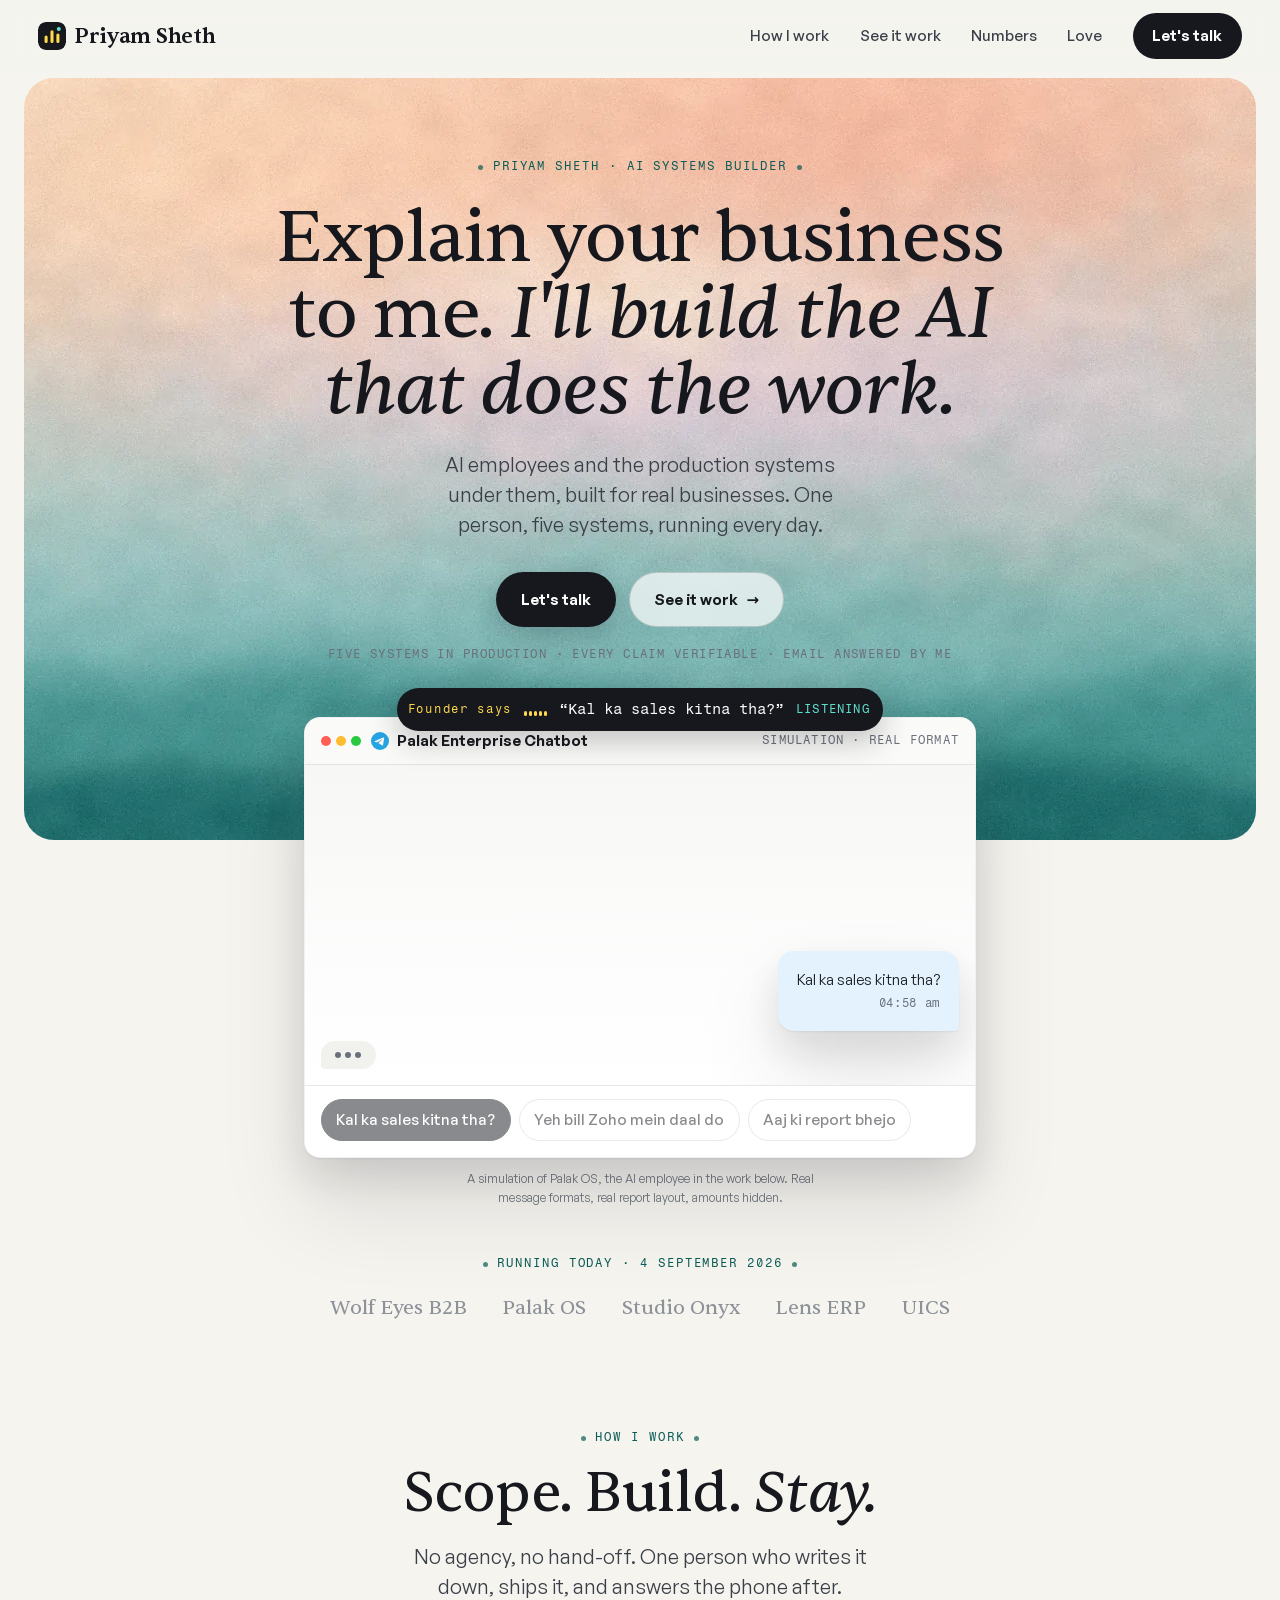
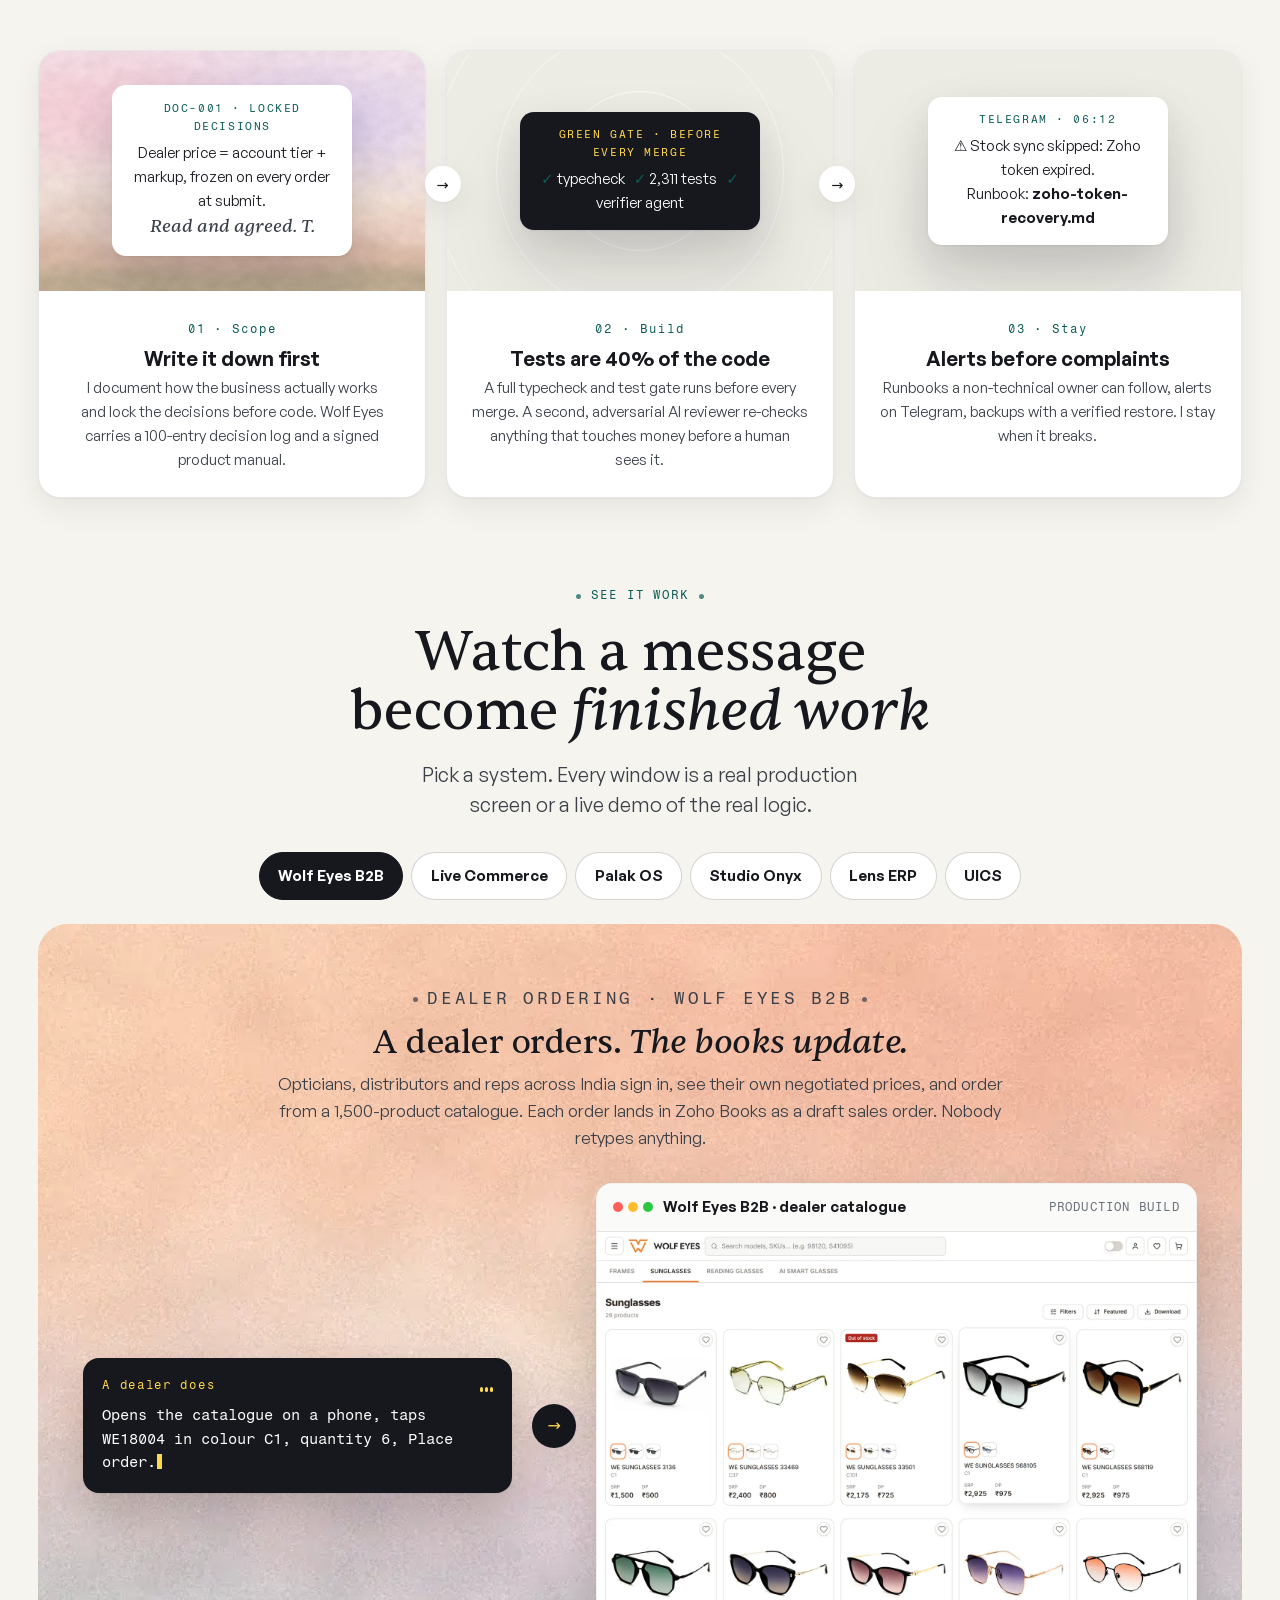
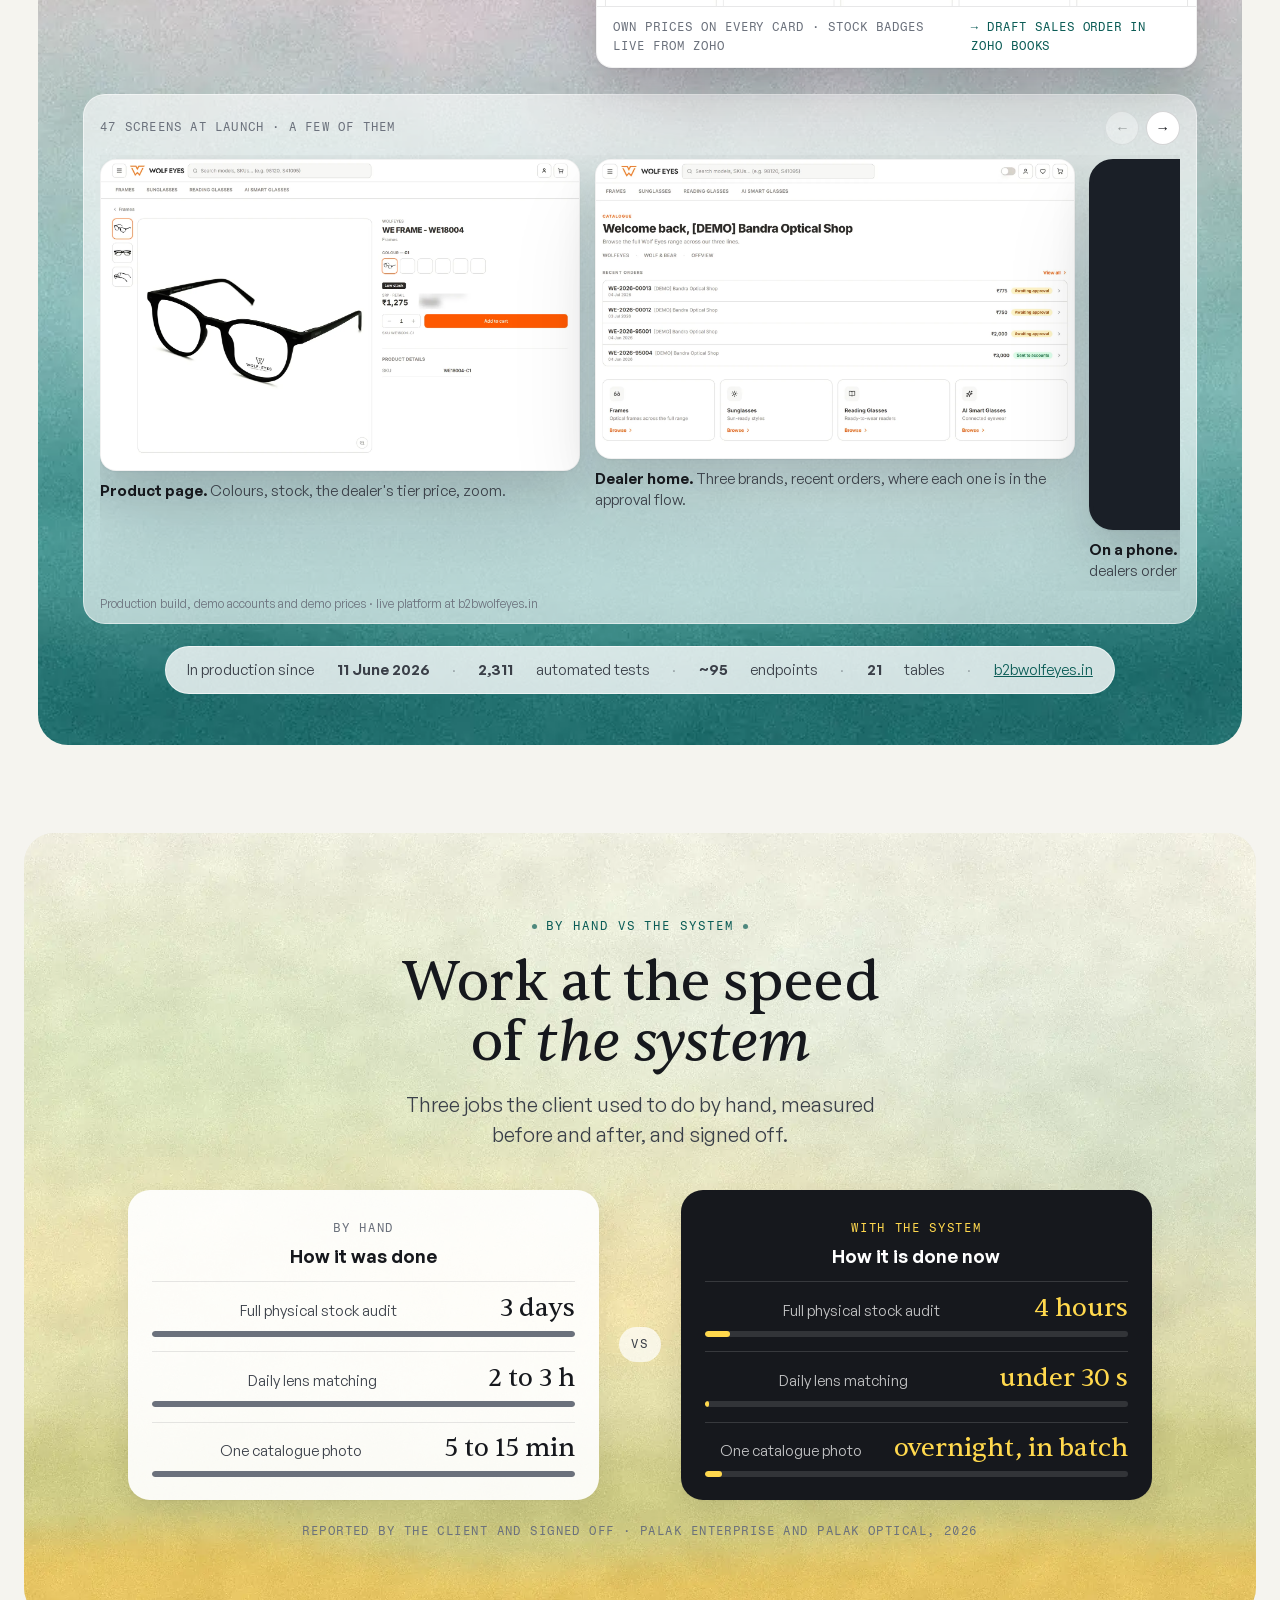
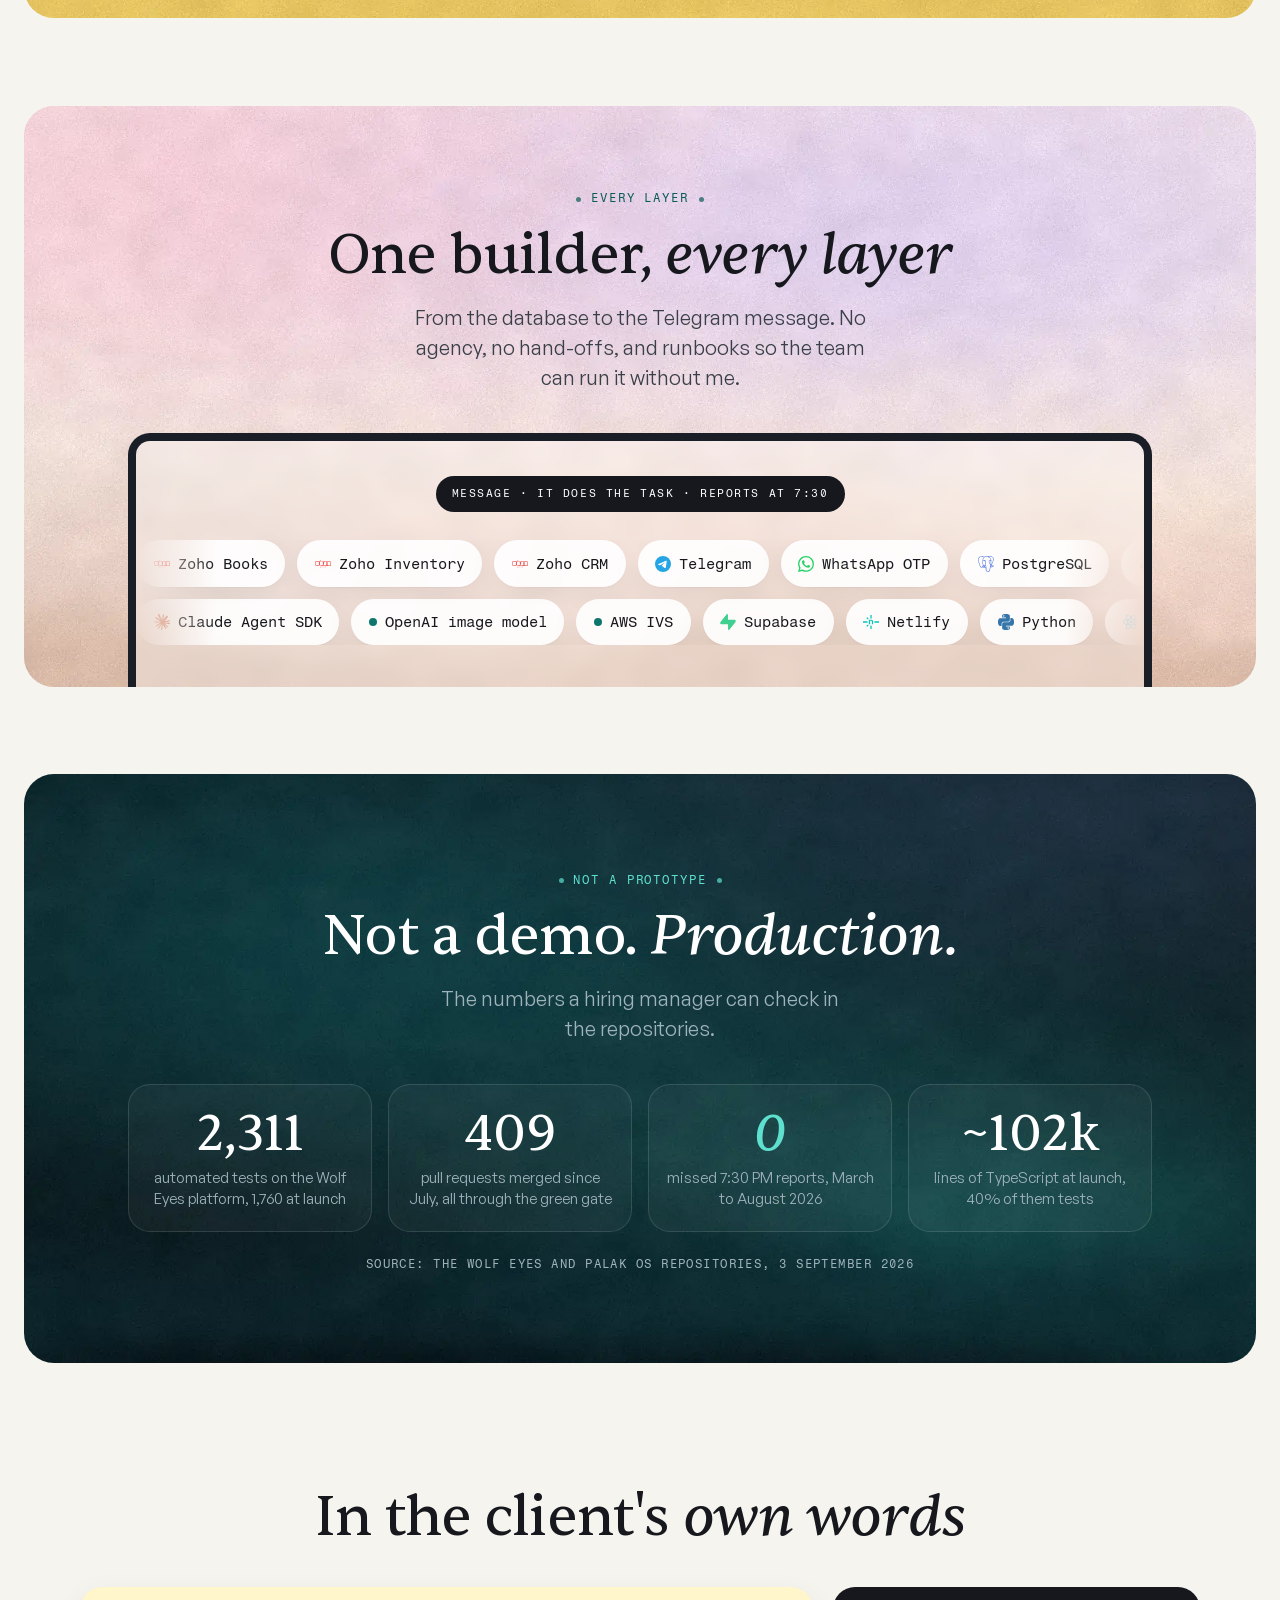
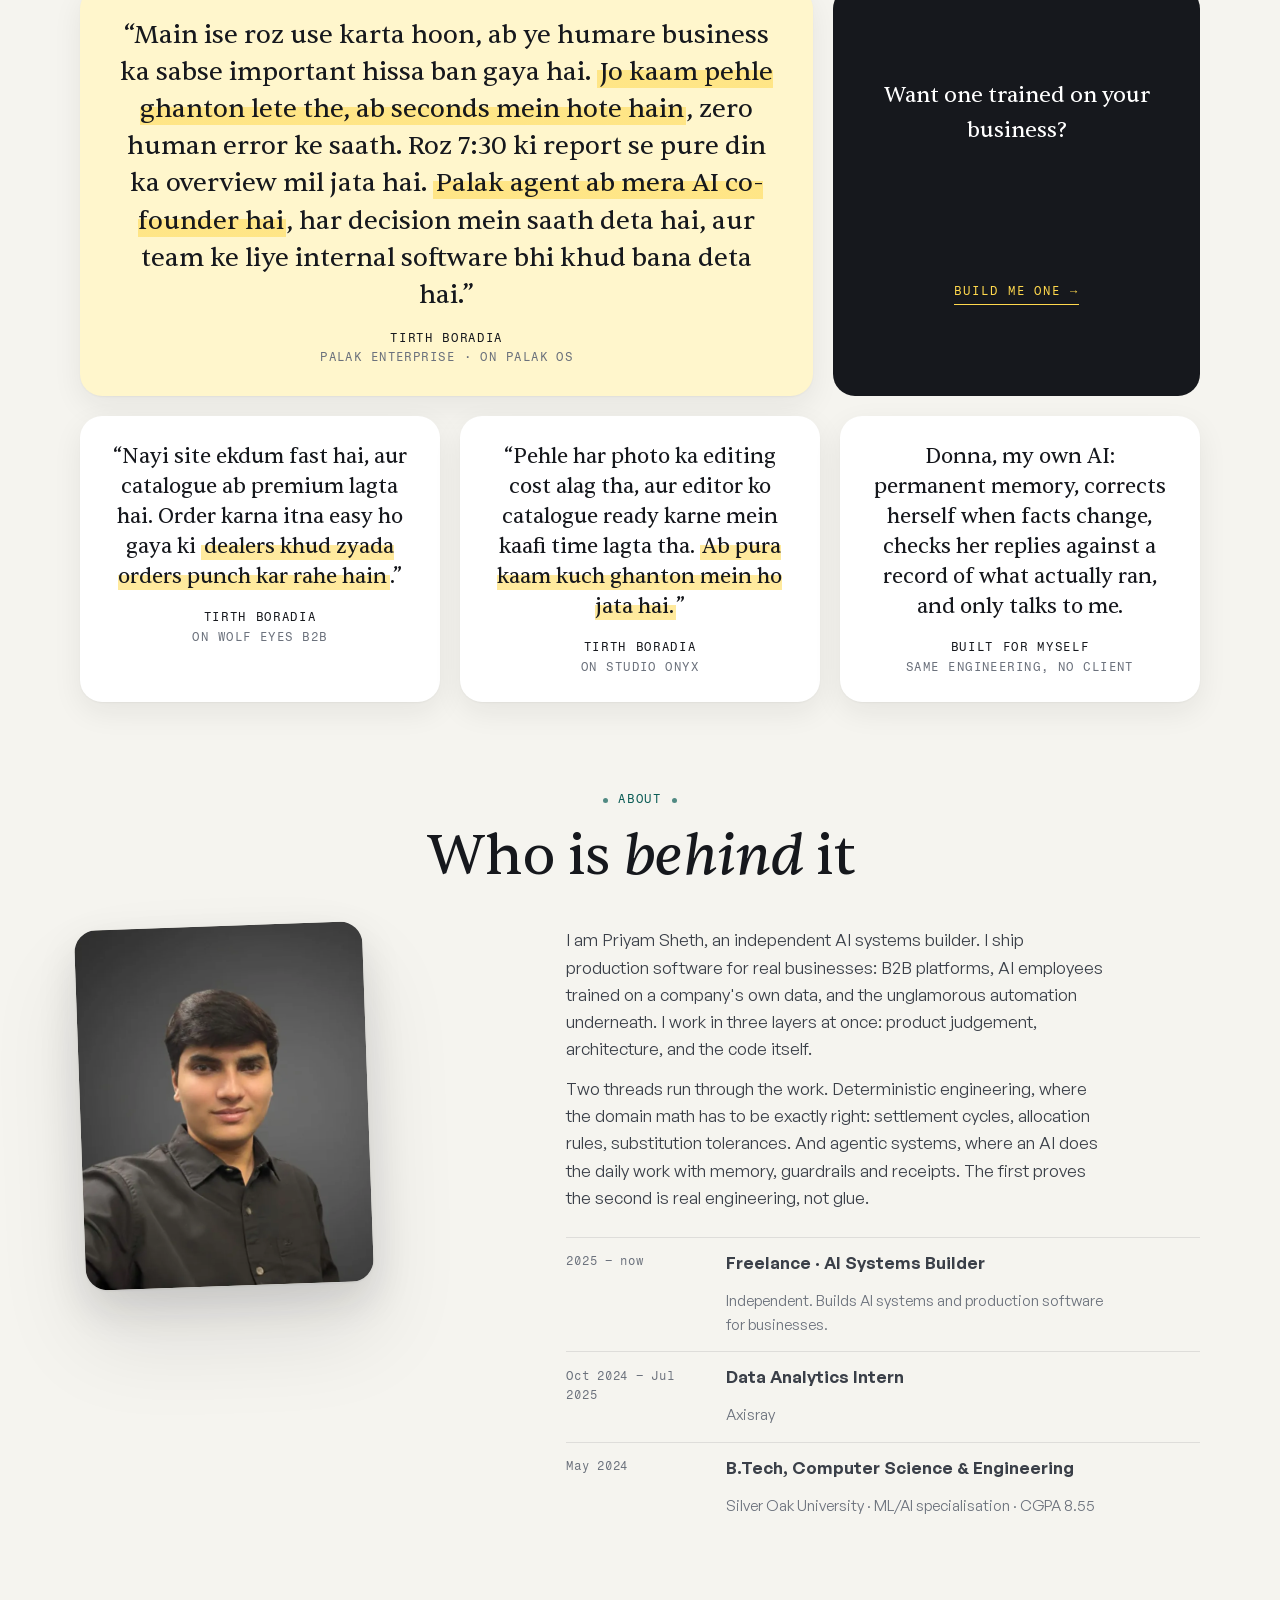
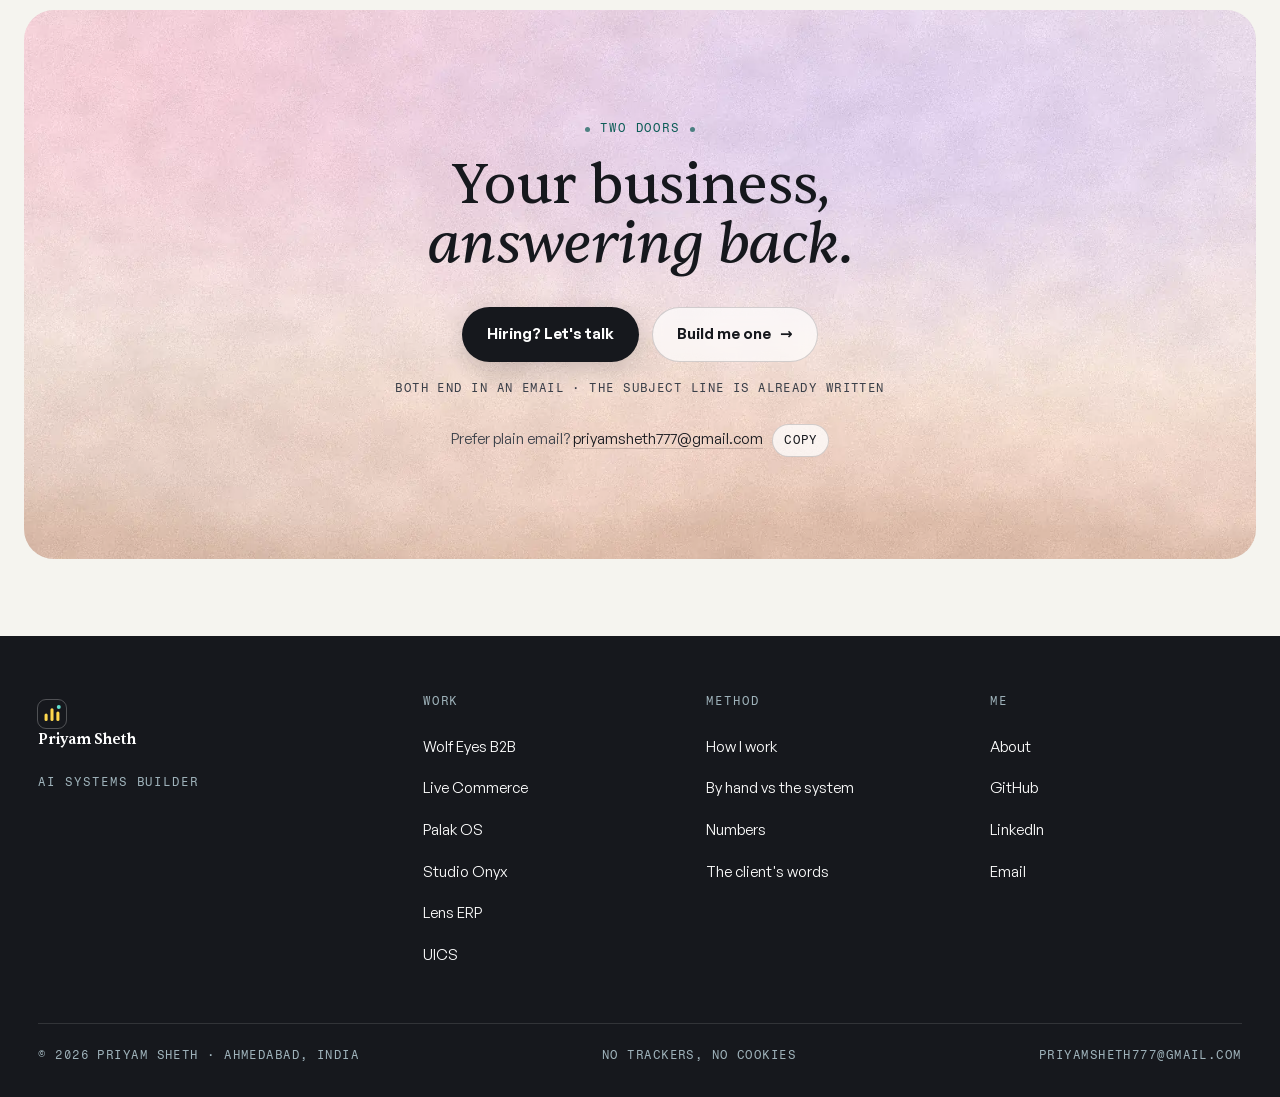
==== commit 34908591: "Mobile pass: padding bug, unclipped hero window, scrollable tabs, readable captions Audited every sc" ====
--- a/index.html
+++ b/index.html
@@ -49,7 +49,8 @@
       </div>
       <span class="fine r" style="--d:240ms">Five systems in production · every claim verifiable · email answered by me</span>
 
-      <div class="demo r" style="--d:320ms" data-chat>
+    </section>
+    <div class="demo r" style="--d:320ms" data-chat>
         <div class="saybar" data-say>
           <span class="who">Founder says</span>
           <span class="bars" data-bars aria-hidden="true"><i style="--i:0"></i><i style="--i:1"></i><i style="--i:2"></i><i style="--i:3"></i><i style="--i:4"></i></span>
@@ -70,9 +71,7 @@
         </div>
         <p class="demo-note fine">A simulation of Palak OS, the AI employee in the work below. Real message formats, real report layout, amounts hidden.</p>
       </div>
-    </section>
   </div>
-  <div class="hero-spacer" aria-hidden="true"></div>
 
   <!-- ================= STRIP ================= -->
   <section class="strip wrap" id="strip" aria-label="Running today">
--- a/src/v3/site.css
+++ b/src/v3/site.css
@@ -72,7 +72,7 @@
 /* chapter marks: the one small mono device, used on plates only */
 .mark{display:inline-block;max-width:100%;text-align:center;font-family:var(--mono);font-size:var(--t-xs);letter-spacing:.16em;text-transform:uppercase;color:var(--teal-2);line-height:1.6}
 .mark::before,.mark::after{content:"";display:inline-block;width:5px;height:5px;border-radius:50%;background:currentColor;opacity:.7;vertical-align:middle;margin:0 .6rem}
-@media (max-width:520px){.mark{font-size:.68rem;letter-spacing:.12em}.mark::before,.mark::after{margin:0 .4rem}}
+@media (max-width:520px){.mark{font-size:.72rem;letter-spacing:.1em}.mark::before,.mark::after{margin:0 .4rem}}
 .on-night .mark{color:var(--teal-lit)}
 
 /* buttons */
@@ -93,7 +93,7 @@
 .nav-links a:not(.btn):hover{color:var(--ink)}
 .nav .btn{padding:.65rem 1.15rem;box-shadow:none}
 @media (max-width:760px){.nav-links a:not(.btn){display:none}}
-@media (max-width:600px){.win-meta{display:none}.saybar{width:100%;justify-content:space-between}.saybar .who{display:none}.saybar .txt{flex:1;min-width:0;max-width:none}.demo{margin-bottom:-7rem}.hero-spacer{height:8rem}}
+
 
 /* reveals: visible by default */
 .r{opacity:1;transform:none}
@@ -119,14 +119,14 @@
    HERO
    ============================================================ */
 .hero-wrap{padding:.4rem clamp(.75rem,2vw,1.5rem) 0}
-.hero{padding:clamp(3.5rem,8vh,6rem) clamp(1rem,4vw,3rem) 0;text-align:center}
+.hero{padding:clamp(3.5rem,8vh,6rem) clamp(1rem,4vw,3rem) 11rem;text-align:center}
 .hero h1{font-size:var(--t-hero);max-width:17ch;margin:1.4rem auto 0}
 .hero .lede{font-size:var(--t-lg);color:var(--ink-2);max-width:40ch;margin:1.4rem auto 0;line-height:1.5}
 .hero-actions{display:flex;flex-wrap:wrap;justify-content:center;gap:.8rem;margin-top:2rem}
 .hero .fine{display:block;margin-top:1.1rem}
 
 /* the demo: a "you say" bar riding above a chat window */
-.demo{position:relative;max-width:44rem;margin:2.6rem auto -9rem;text-align:left}
+.demo{position:relative;z-index:3;max-width:44rem;margin:-9.5rem auto 0;padding:0 clamp(.5rem,2vw,1rem);text-align:left}
 .saybar{position:relative;z-index:3;display:flex;align-items:center;gap:.75rem;padding:.6rem .85rem .6rem .7rem;border-radius:var(--r-pill);background:var(--ink);color:#fff;width:fit-content;max-width:100%;margin:0 auto;box-shadow:0 10px 30px rgba(22,24,29,.25)}
 .saybar .who{font-family:var(--mono);font-size:var(--t-xs);letter-spacing:.14em;color:var(--mari)}
 .saybar .txt{font-family:var(--mono);font-size:var(--t-sm);white-space:nowrap;overflow:hidden;text-overflow:ellipsis;max-width:32ch}
@@ -148,7 +148,7 @@
 .msg.bot{align-self:flex-start;background:#F1F2EE;border-bottom-left-radius:4px;white-space:pre-line}
 .msg.bot b{font-weight:600}
 .msg.bot .hid{display:inline-block;min-width:4.2ch;height:.9em;vertical-align:-.1em;border-radius:4px;background:linear-gradient(90deg,#D7DAD3,#C9CDC4);filter:blur(2.5px)}
-.msg .t{display:block;margin-top:.3rem;font-family:var(--mono);font-size:.68rem;color:var(--ink-3);text-align:right;letter-spacing:.06em}
+.msg .t{display:block;margin-top:.3rem;font-family:var(--mono);font-size:.72rem;color:var(--ink-3);text-align:right;letter-spacing:.06em}
 .typing{align-self:flex-start;display:inline-flex;gap:4px;padding:.7rem .9rem;background:#F1F2EE;border-radius:14px;border-bottom-left-radius:4px}
 .typing i{width:6px;height:6px;border-radius:50%;background:var(--ink-3);animation:blink 1s infinite;animation-delay:calc(var(--i) * 160ms)}
 @keyframes blink{0%,80%,100%{opacity:.25}40%{opacity:1}}
@@ -158,8 +158,8 @@
 .chip:hover{border-color:var(--ink);transform:translateY(-1px)}
 .chip[aria-pressed="true"]{background:var(--ink);color:#fff;border-color:var(--ink)}
 .chip:disabled{opacity:.5;cursor:default;transform:none}
-.demo-note{margin:.6rem 0 0;text-align:center}
-.hero-spacer{height:10.5rem}
+.demo-note{margin:.7rem auto 0;text-align:center;font-family:var(--sans);text-transform:none;letter-spacing:0;font-size:var(--t-xs);color:var(--ink-3);max-width:44ch}
+.hero .fine{margin-left:auto;margin-right:auto}
 
 /* ============================================================
    STRIP: what is running today
@@ -171,7 +171,7 @@
 /* ============================================================
    SECTION HEADS
    ============================================================ */
-.section{padding:clamp(4rem,9vh,7rem) 0 0}
+.section{padding-top:clamp(4rem,9vh,7rem)}
 .section h2{font-size:var(--t-h2);max-width:20ch;margin:1rem auto 0}
 .section .sub{color:var(--ink-2);font-size:var(--t-lg);max-width:44ch;margin:1.1rem auto 0;line-height:1.5}
 
@@ -193,7 +193,7 @@
 .step-arrow.a1{left:calc(33.33% - 18px + .2rem)}.step-arrow.a2{left:calc(66.66% - 18px - .2rem)}
 /* objects inside the art */
 .obj{position:relative;z-index:1;background:#fff;border-radius:14px;box-shadow:var(--shadow-win);padding:.9rem 1.1rem;font-size:var(--t-sm);max-width:15rem}
-.obj .k{display:block;font-family:var(--mono);font-size:.65rem;letter-spacing:.14em;text-transform:uppercase;color:var(--teal-2);margin-bottom:.35rem}
+.obj .k{display:block;font-family:var(--mono);font-size:.7rem;letter-spacing:.14em;text-transform:uppercase;color:var(--teal-2);margin-bottom:.35rem}
 .obj .ok{color:var(--teal-2);font-weight:600}
 .obj.dark{background:var(--ink);color:#fff}
 .obj.dark .k{color:var(--mari)}
@@ -257,10 +257,10 @@
 .strip-nav button:disabled{opacity:.35;cursor:default;transform:none}
 .stage.on-night .strip-nav button{background:rgba(255,255,255,.1);color:#fff;border-color:rgba(255,255,255,.2)}
 .stage.on-night .strip-bar .fine{color:var(--night-dim)}
-.gallery{display:flex;gap:.9rem;overflow-x:auto;scroll-snap-type:x mandatory;padding:.25rem .25rem .6rem;scrollbar-width:none;-webkit-overflow-scrolling:touch}
+.gallery{display:flex;align-items:flex-start;gap:.9rem;overflow-x:auto;scroll-snap-type:x mandatory;padding:.25rem .25rem .6rem;scrollbar-width:none;-webkit-overflow-scrolling:touch}
 .gallery::-webkit-scrollbar{display:none}
 .gallery figure{flex:0 0 auto;width:min(30rem,82vw);scroll-snap-align:start;margin:0}
-.gallery figure.tall{width:min(13.5rem,60vw)}
+.gallery figure.tall{width:min(11rem,38vw)}
 .gallery .shot{background:#fff;border-radius:var(--r-win);overflow:hidden;box-shadow:var(--shadow-win);border:1px solid rgba(22,24,29,.06)}
 .gallery .shot img{width:100%;display:block}
 .gallery figure.tall .shot{border-radius:24px;border:4px solid #1a1f27;background:#1a1f27}
@@ -268,7 +268,7 @@
 .gallery figcaption b{color:var(--ink);font-weight:600}
 .stage.on-night .gallery figcaption{color:var(--night-dim)}
 .stage.on-night .gallery figcaption b{color:#fff}
-.strip-note{margin:.2rem 0 .4rem;text-align:left;color:var(--ink-3)}
+.strip-note{margin-top:.2rem;text-align:left;font-family:var(--sans);font-size:var(--t-xs);letter-spacing:0;text-transform:none;color:var(--ink-3)}
 .stage.on-night .strip-note{color:var(--night-dim)}
 
 /* two phones side by side (live commerce) */
@@ -430,11 +430,87 @@
 .foot .wordmark{color:#fff}.foot .wordmark .logo{outline:1px solid rgba(255,255,255,.25)}
 .foot .tag{margin-top:.8rem;font-family:var(--mono);font-size:var(--t-xs);letter-spacing:.16em;text-transform:uppercase;color:var(--night-dim)}
 .foot h4{font-family:var(--mono);font-weight:400;font-size:var(--t-xs);letter-spacing:.16em;text-transform:uppercase;color:var(--night-dim);margin-bottom:1rem}
-.foot ul{list-style:none;display:grid;gap:.6rem}
-.foot a{color:#fff;text-decoration:none;font-size:var(--t-sm)}
+.foot ul{list-style:none;display:grid;gap:.1rem}
+.foot a{color:#fff;text-decoration:none;font-size:var(--t-sm);display:inline-block;padding:.5rem 0}
 .foot a:hover{color:var(--mari)}
 .foot-bar{display:flex;flex-wrap:wrap;justify-content:space-between;gap:.6rem 2rem;margin-top:3rem;padding-top:1.4rem;border-top:1px solid rgba(255,255,255,.12);font-family:var(--mono);font-size:var(--t-xs);letter-spacing:.12em;text-transform:uppercase;color:var(--night-dim)}
 @media (max-width:760px){.foot{grid-template-columns:1fr 1fr}}
+
+/* ============================================================
+   PHONES
+   ============================================================ */
+@media (max-width:760px){
+  .hero{padding-bottom:8.5rem}
+  .hero .fine{text-wrap:balance;max-width:30ch}
+  .demo{margin-top:-7rem;padding:0 .25rem}
+  .win-meta{display:none}
+  .saybar{width:100%;flex-wrap:wrap;justify-content:flex-start;gap:.35rem .6rem;padding:.6rem .9rem}
+  .saybar .who{display:none}
+  .saybar .txt{flex:1 1 0;min-width:0;max-width:none;font-size:.875rem}
+  .saybar .ok{flex:0 0 100%;text-align:right;font-size:.72rem;letter-spacing:.08em}
+  .chips{padding:.7rem .8rem .9rem}
+  .chip{font-size:.875rem;padding:.55rem .85rem}
+  /* tabs become one scrollable row */
+  .tabs{flex-wrap:nowrap;justify-content:flex-start;overflow-x:auto;scroll-snap-type:x proximity;padding:.25rem 1rem .6rem;margin-left:-1rem;margin-right:-1rem;scrollbar-width:none;-webkit-overflow-scrolling:touch;
+    mask-image:linear-gradient(90deg,transparent,#000 4%,#000 92%,transparent);-webkit-mask-image:linear-gradient(90deg,transparent,#000 4%,#000 92%,transparent)}
+  .tabs::-webkit-scrollbar{display:none}
+  .tab{flex:0 0 auto;scroll-snap-align:start}
+  .stage{padding:1.75rem 1rem 1.75rem}
+  .panel-head{margin-bottom:1.4rem}
+  .panel-head h3{font-size:1.6rem}
+  .you{padding:1rem 1rem 1.1rem}
+  .you .q{font-size:.875rem}
+  /* captions and result lines stack instead of fragmenting */
+  .app .cap{flex-direction:column;gap:.25rem;text-transform:none;letter-spacing:0;font-family:var(--sans);font-size:var(--t-xs);padding:.7rem .9rem}
+  .app .cap b{font-weight:500}
+  .result{display:block;padding:.9rem 1.2rem;border-radius:22px;text-align:center;line-height:1.55}
+  .result .sep{display:block;height:.3rem;font-size:0}
+  .gallery figure{flex:0 0 min(30rem,100%);width:auto}
+  .gallery figure.tall{flex-basis:34%}
+  .gallery figcaption{font-size:.875rem}
+  .strip-bar{align-items:flex-start}
+  .strip-nav button{width:38px;height:38px}
+  /* demos */
+  .alloc{font-size:.8125rem}
+  .alloc th{padding:.5rem .55rem;font-size:.62rem;letter-spacing:.08em}
+  .alloc td{padding:.55rem .55rem}
+  .alloc .pw{white-space:nowrap;font-size:.72rem}
+  .alloc td:last-child{min-width:8.5rem}
+  .alloc .pass{margin-right:.3rem}
+  .appbar{font-size:.66rem;padding:.55rem .7rem}
+  .scanline{flex-wrap:wrap;gap:.35rem .9rem;font-size:.7rem;padding:.65rem .8rem}
+  .scanline > span{white-space:nowrap}
+  .buckets{padding:.75rem;gap:.6rem}
+  .bucket{padding:.8rem}
+  .bucket .k{font-size:1.8rem}
+  /* facts, love, about */
+  .facts{grid-template-columns:1fr;gap:.6rem;margin-top:1.2rem}
+  .facts .v{font-size:1.35rem}
+  .love{margin-top:1.8rem;gap:.9rem}
+  .love .big{padding:1.4rem 1.3rem}
+  .love .big blockquote{font-size:1.25rem}
+  .love blockquote{font-size:1.1rem}
+  .love .card{padding:1.3rem 1.3rem}
+  .love .dark{padding:1.4rem}
+  .about{margin-top:1.8rem}
+  .about .portrait{width:min(14rem,70%)}
+  .vs .val{font-size:1.35rem}
+  .vs li{grid-template-columns:1fr auto}
+  .vs .what{font-size:.875rem}
+  .screen{padding:1.5rem 0 1.8rem}
+  .notch{font-size:.7rem;padding:.5rem .8rem;max-width:90%;white-space:normal;line-height:1.5}
+  .stats{gap:.6rem}
+  .stat{padding:1.1rem .8rem}
+  .stat .n{font-size:2.2rem}
+  .close .doors{flex-direction:column;align-items:center}
+  .foot{grid-template-columns:1fr 1fr;gap:1.5rem 1rem}
+  .foot-bar{flex-direction:column;align-items:flex-start;gap:.5rem}
+}
+@media (max-width:420px){
+  .hero h1{font-size:2.35rem}
+  .section h2{font-size:2.1rem}
+  .tab{font-size:.875rem;padding:.6rem 1rem}
+}
 
 /* ---------- reduced motion ---------- */
 @media (prefers-reduced-motion:reduce){
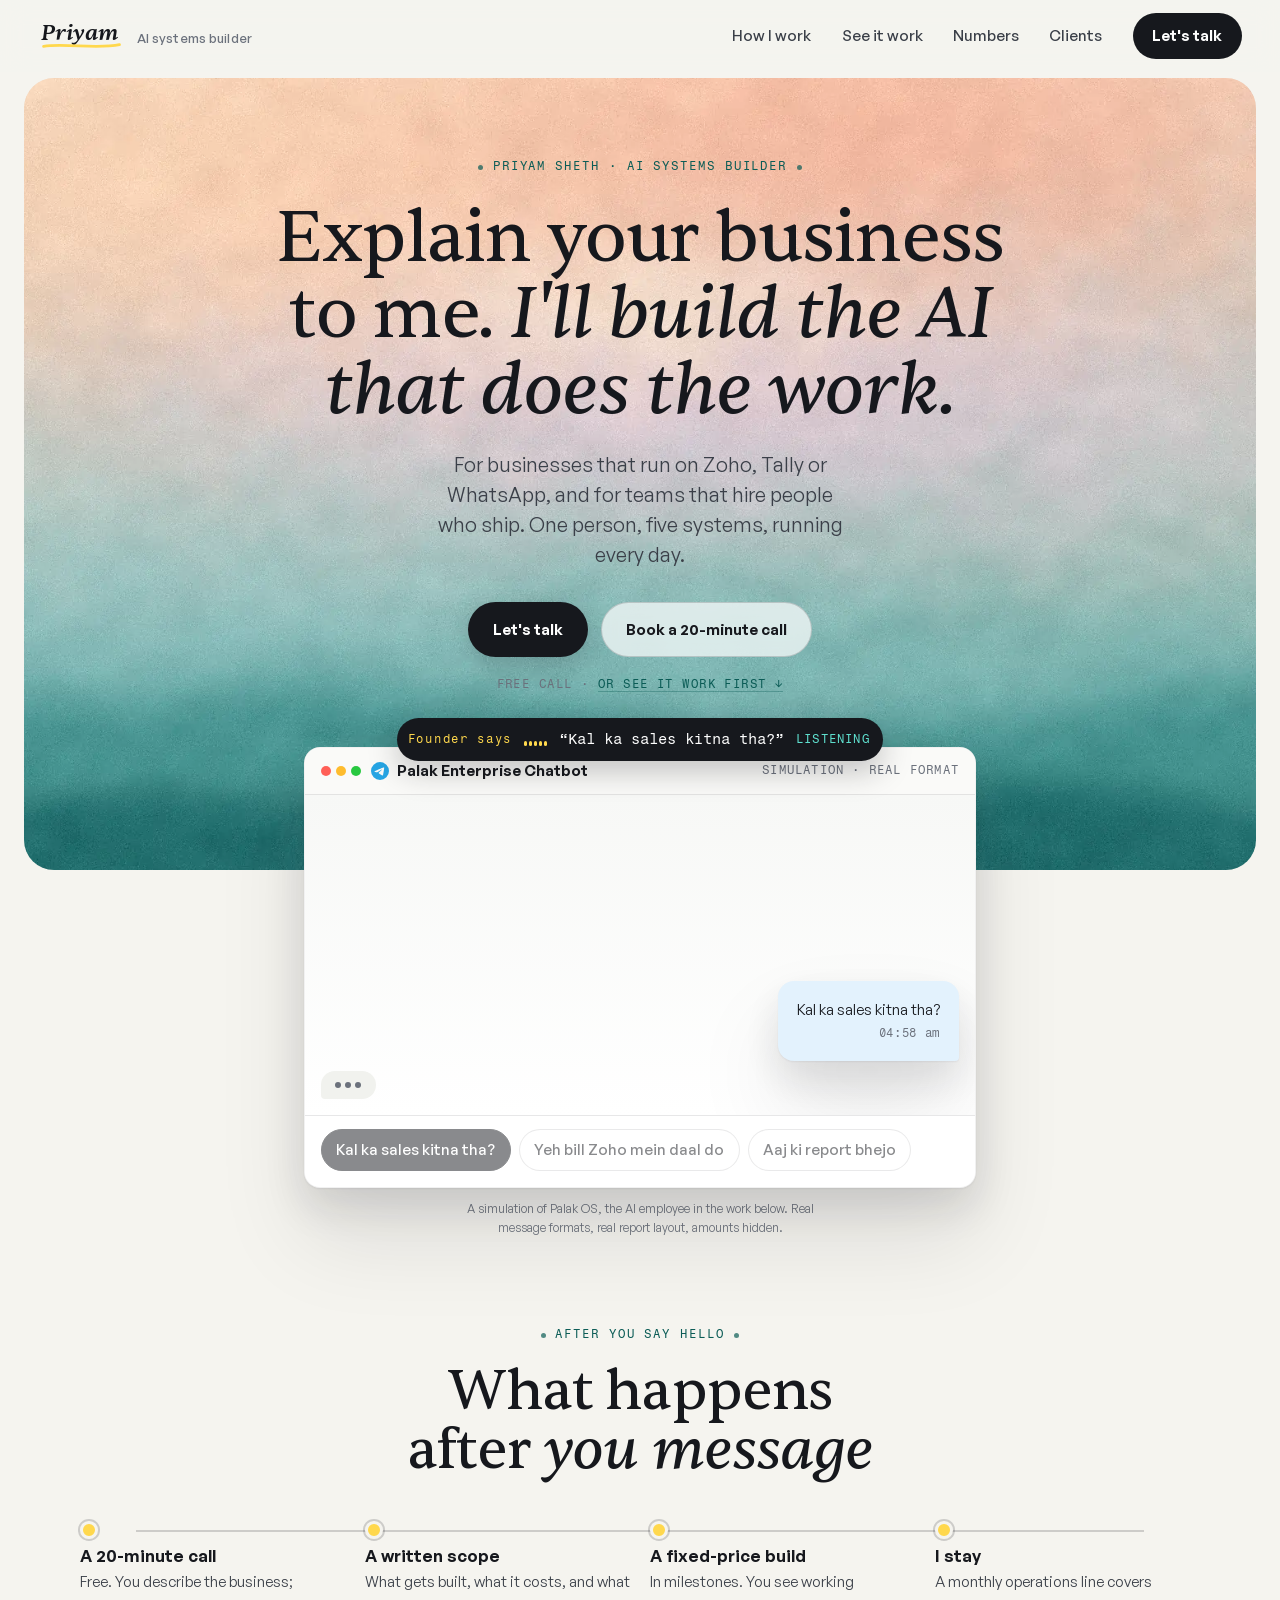
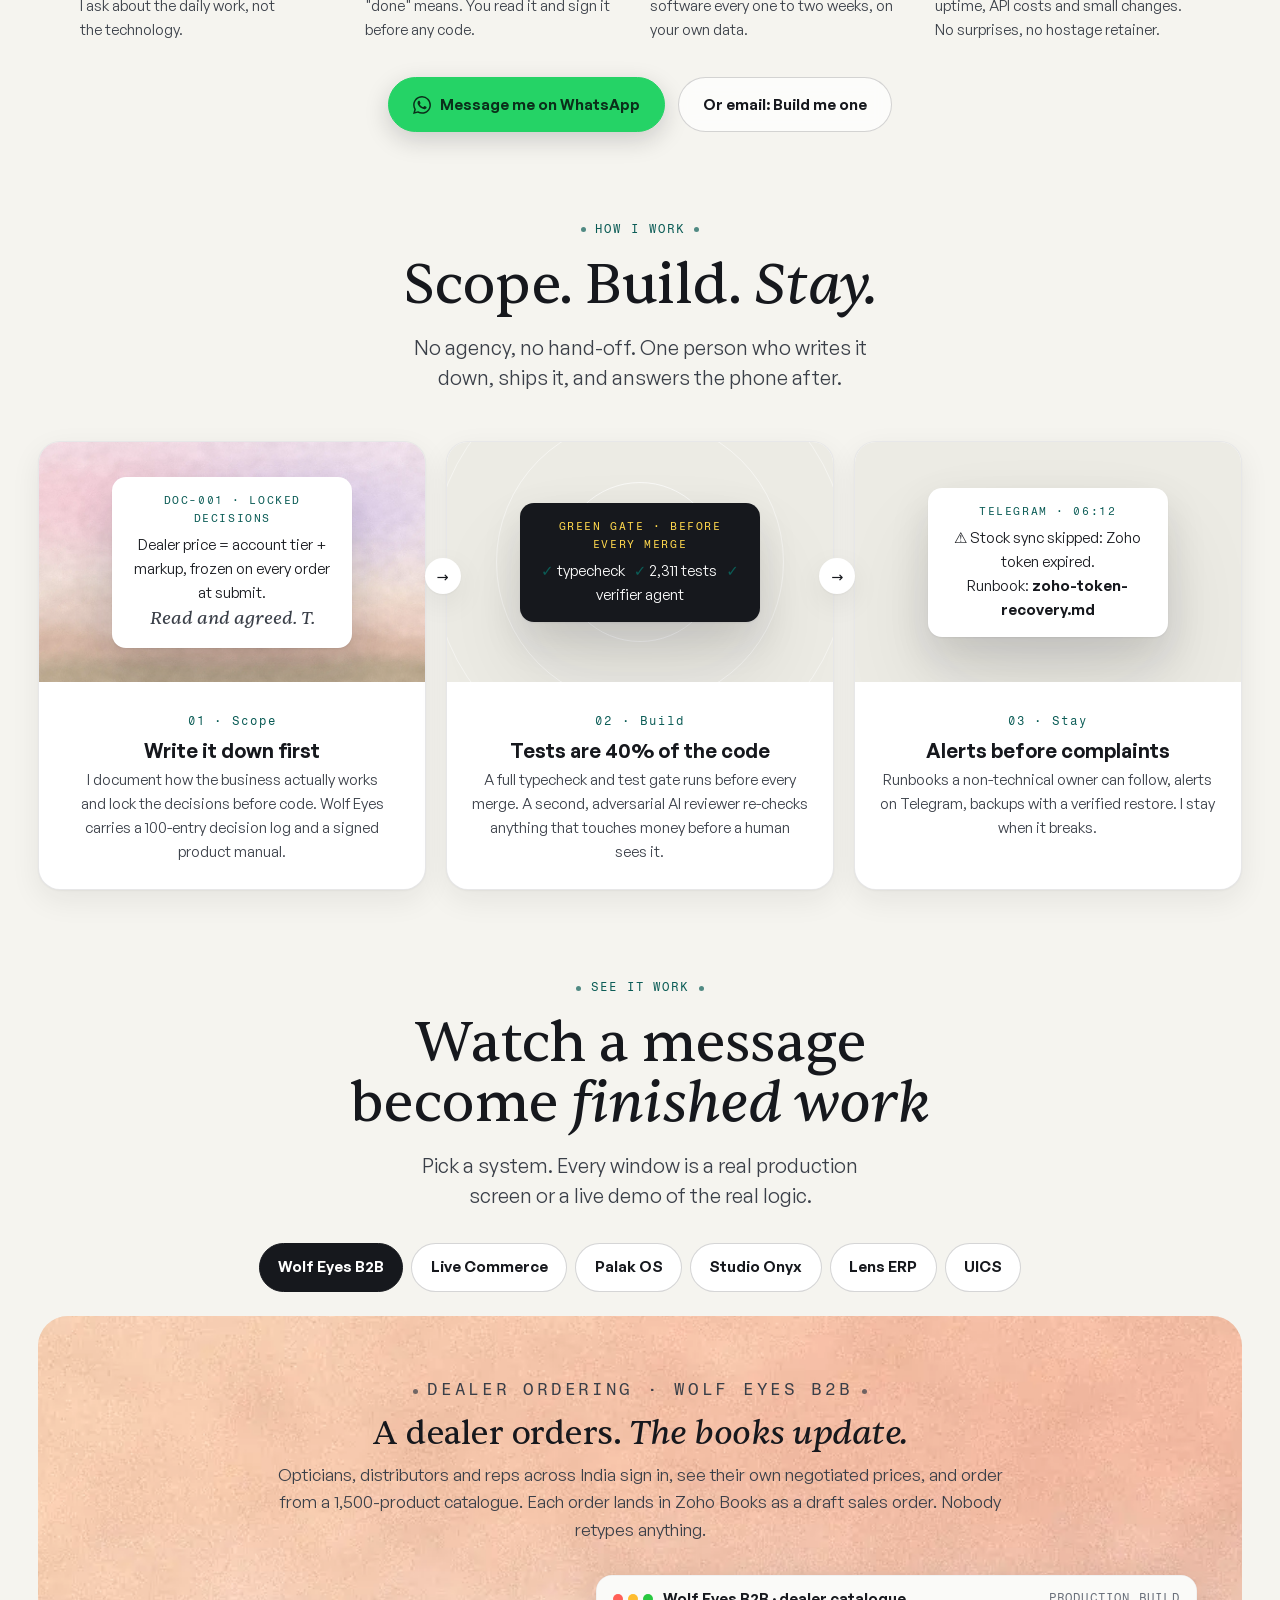
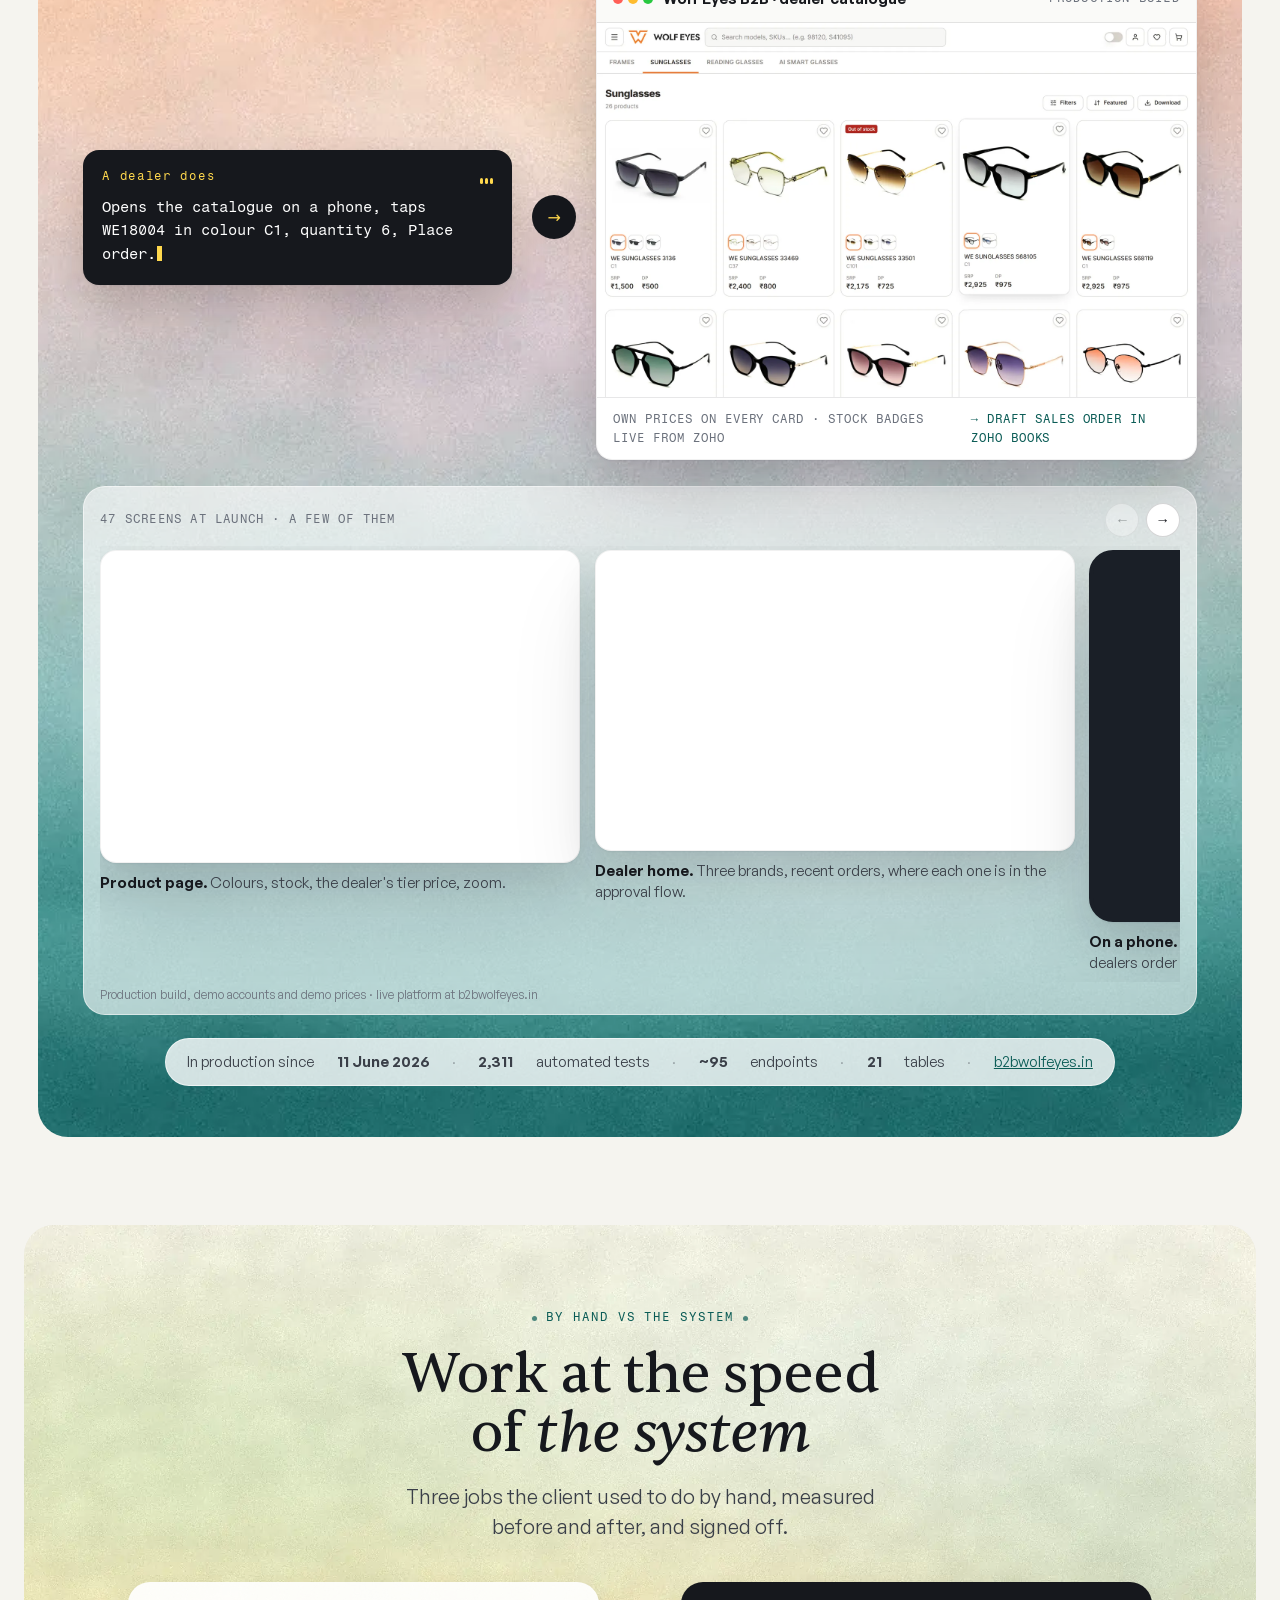
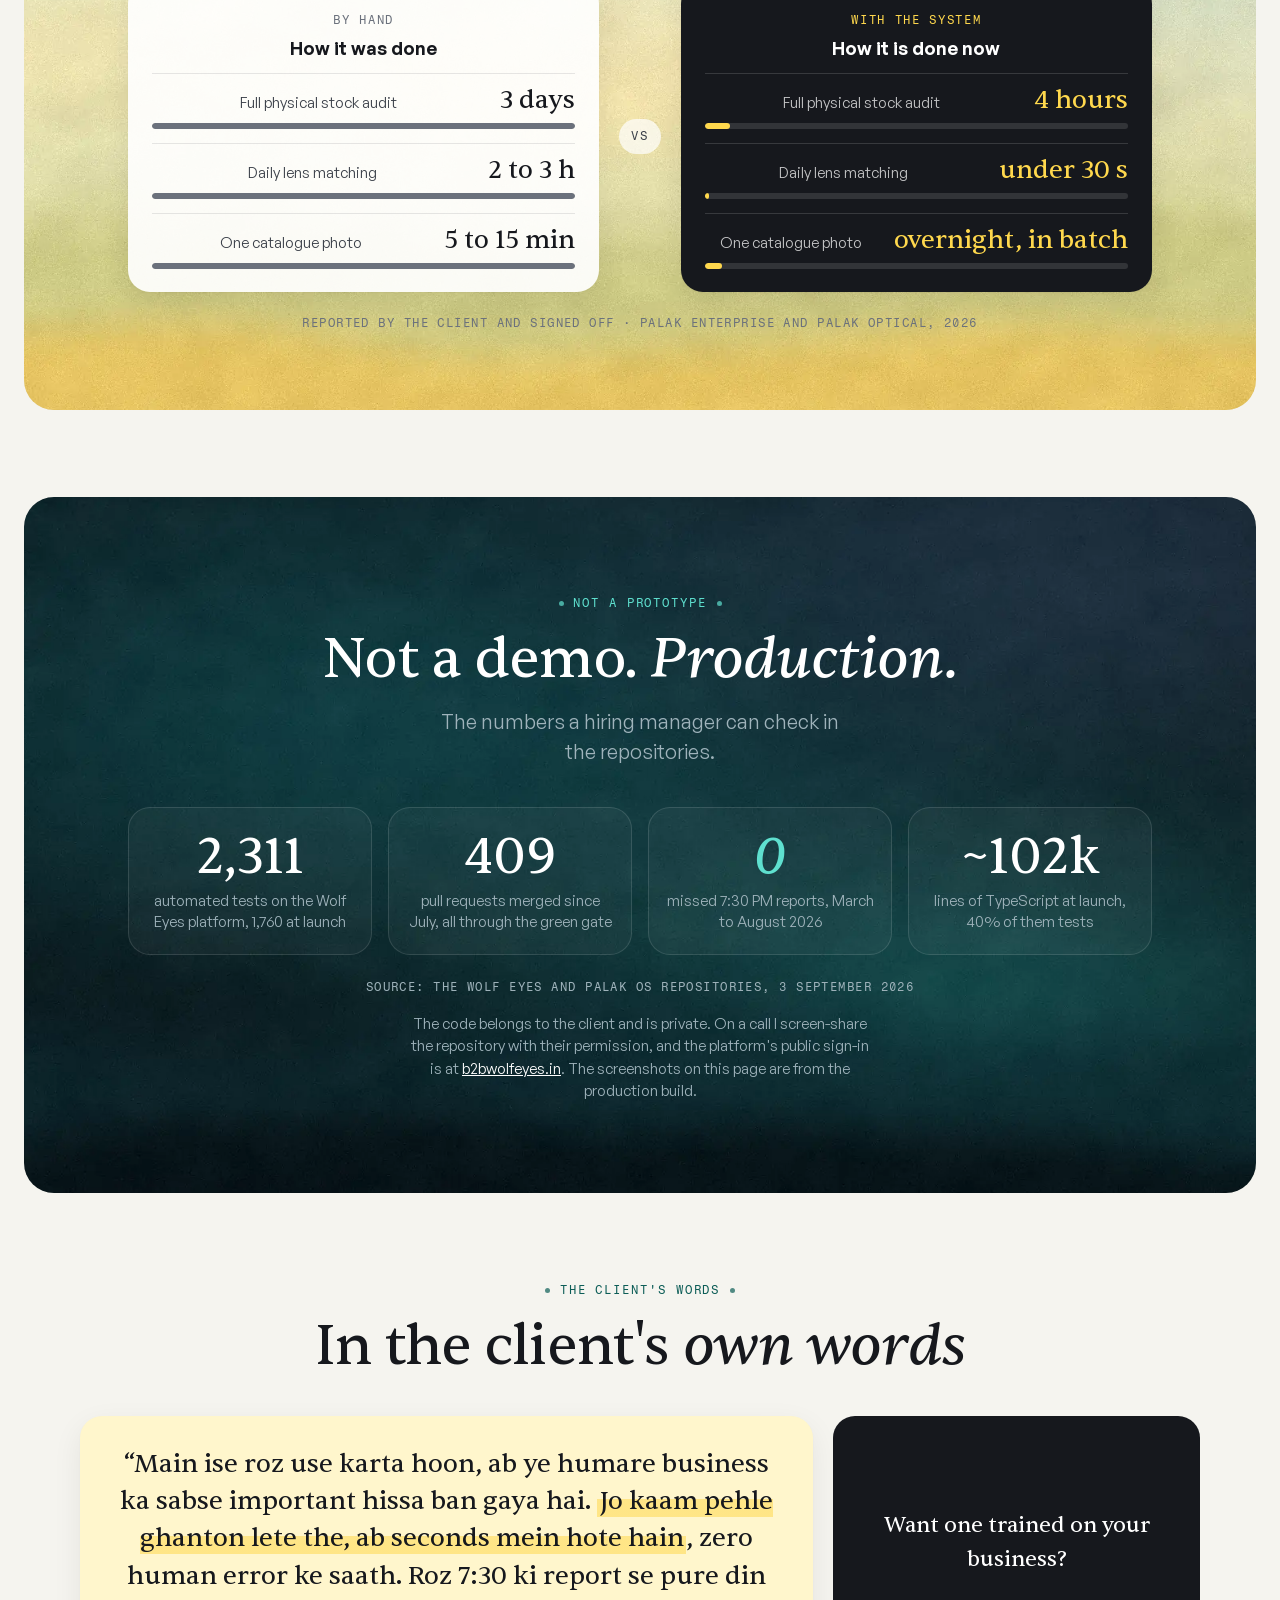
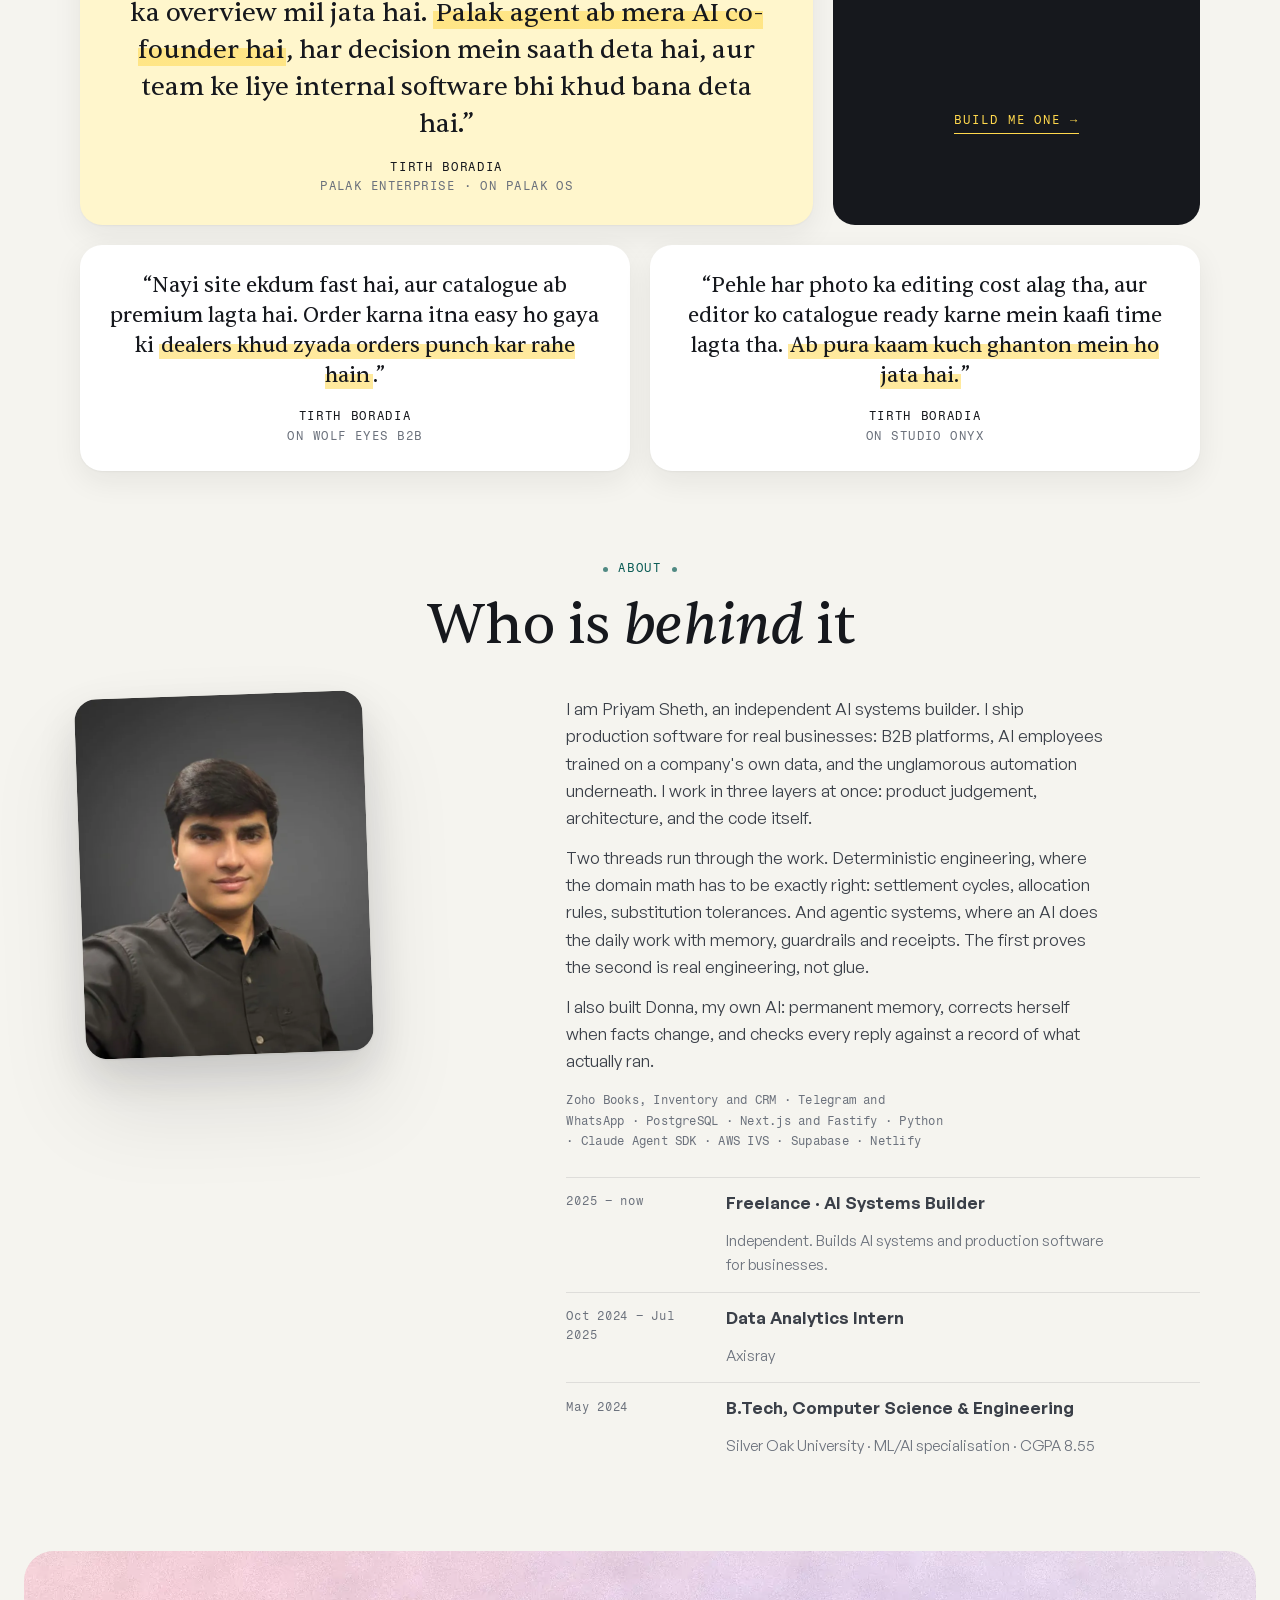
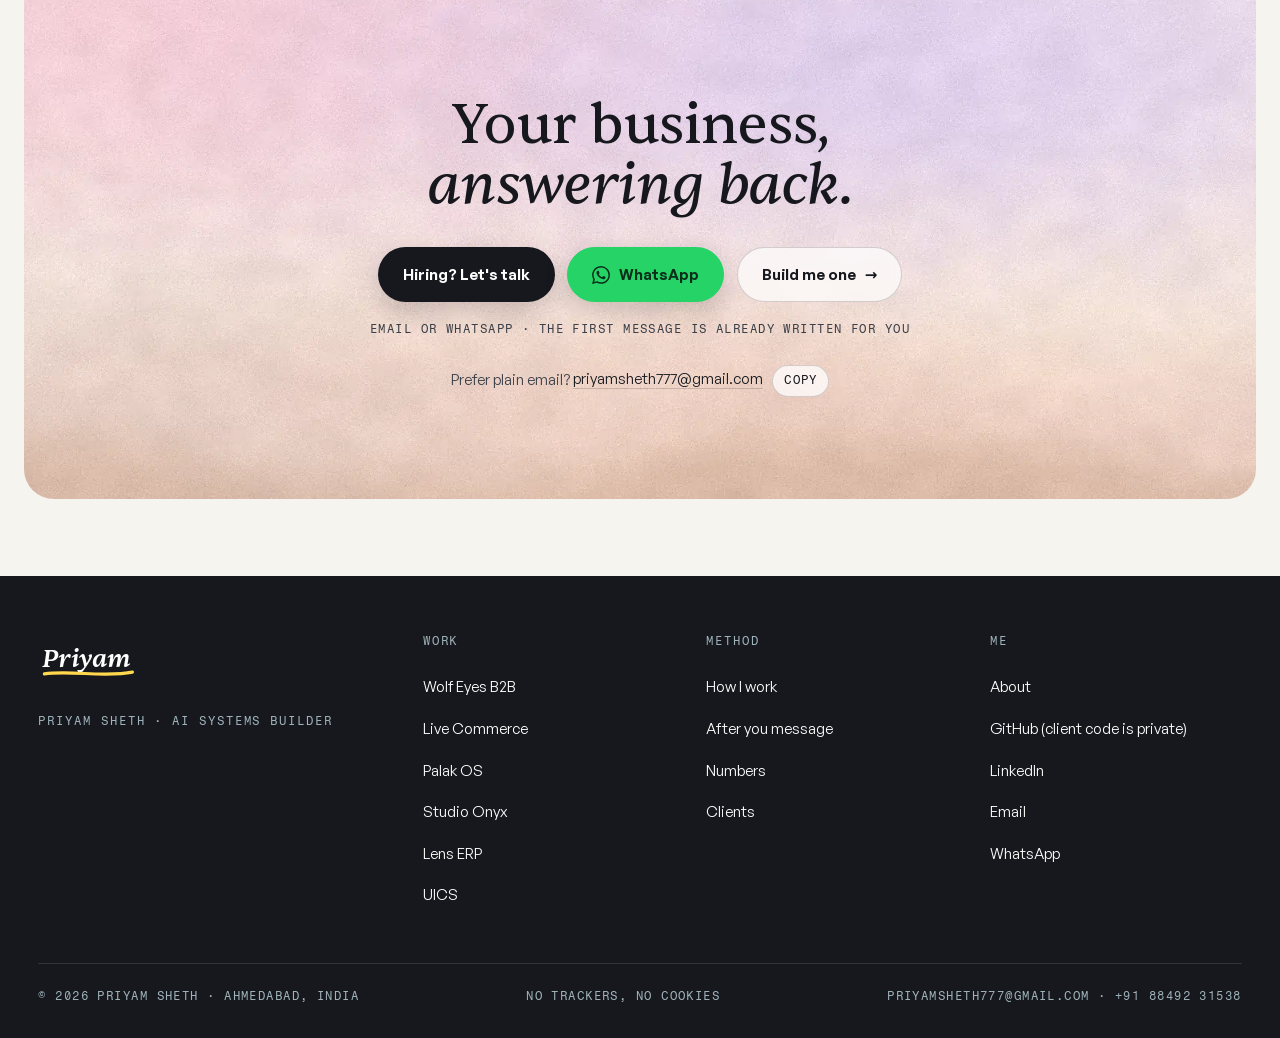
==== commit 8685e4a9: "v4: signature wordmark, WhatsApp door, booking button, the path after you message Approved from the " ====
--- a/index.html
+++ b/index.html
@@ -25,12 +25,12 @@
 <a class="skip" href="#see">Skip to the work</a>
 
 <header class="nav">
-  <a class="wordmark" href="#top"><img class="logo" src="assets/logo.svg" alt="" width="28" height="28">Priyam Sheth</a>
+  <a class="wordmark" href="#top" aria-label="Priyam Sheth, home"><svg class="sig-mark" viewBox="0 0 220 96" aria-hidden="true" focusable="false"><text x="8" y="58" font-family="Sentient, Georgia, serif" font-style="italic" font-weight="500" font-size="54" fill="currentColor">Priyam</text><path d="M14 74 C 70 66, 150 82, 206 70" fill="none" stroke="#FFD84D" stroke-width="7" stroke-linecap="round"/></svg><span class="wm-sub">AI systems builder</span></a>
   <nav class="nav-links" aria-label="Sections">
     <a href="#how">How I work</a>
     <a href="#see">See it work</a>
     <a href="#numbers">Numbers</a>
-    <a href="#love">Love</a>
+    <a href="#clients">Clients</a>
     <a class="btn" href="mailto:priyamsheth777@gmail.com?subject=Let%27s%20talk">Let's talk</a>
   </nav>
 </header>
@@ -42,12 +42,12 @@
     <section class="plate dusk hero" aria-labelledby="hero-title">
       <p class="mark r">Priyam Sheth · AI systems builder</p>
       <h1 id="hero-title" class="r" style="--d:60ms">Explain your business to me. <em>I'll build the AI that does the work.</em></h1>
-      <p class="lede r" style="--d:120ms">AI employees and the production systems under them, built for real businesses. One person, five systems, running every day.</p>
+      <p class="lede r" style="--d:120ms">For businesses that run on Zoho, Tally or WhatsApp, and for teams that hire people who ship. One person, five systems, running every day.</p>
       <div class="hero-actions r" style="--d:180ms">
         <a class="btn" href="mailto:priyamsheth777@gmail.com?subject=Let%27s%20talk">Let's talk</a>
-        <a class="btn btn-ghost" href="#see">See it work <span class="arrow" aria-hidden="true">&rarr;</span></a>
-      </div>
-      <span class="fine r" style="--d:240ms">Five systems in production · every claim verifiable · email answered by me</span>
+        <a class="btn btn-ghost" href="mailto:priyamsheth777@gmail.com?subject=20-minute%20call&body=Hi%20Priyam%2C%0A%0AI%27d%20like%20a%2020-minute%20call.%20A%20few%20times%20that%20work%20for%20me%20(with%20time%20zone)%3A%0A-%20%0A-%20%0A%0AWhat%20I%20want%20to%20talk%20about%3A%20">Book a 20-minute call</a>
+      </div>
+      <span class="fine r" style="--d:240ms">Free call · <a class="fine-link" href="#see">or see it work first &darr;</a></span>
 
     </section>
     <div class="demo r" style="--d:320ms" data-chat>
@@ -73,10 +73,20 @@
       </div>
   </div>
 
-  <!-- ================= STRIP ================= -->
-  <section class="strip wrap" id="strip" aria-label="Running today">
-    <p class="mark r">Running today · 4 September 2026</p>
-    <p class="row r" style="--d:60ms"><span>Wolf Eyes B2B</span><span>Palak OS</span><span>Studio Onyx</span><span>Lens ERP</span><span>UICS</span></p>
+  <!-- ================= AFTER YOU MESSAGE ================= -->
+  <section class="section wrap center next" id="next" aria-labelledby="next-title">
+    <p class="mark r">After you say hello</p>
+    <h2 id="next-title" class="r" style="--d:60ms">What happens after <em>you message</em></h2>
+    <ol class="path r" style="--d:120ms">
+      <li><span class="dot" aria-hidden="true"></span><h3>A 20-minute call</h3><p>Free. You describe the business; I ask about the daily work, not the technology.</p></li>
+      <li><span class="dot" aria-hidden="true"></span><h3>A written scope</h3><p>What gets built, what it costs, and what "done" means. You read it and sign it before any code.</p></li>
+      <li><span class="dot" aria-hidden="true"></span><h3>A fixed-price build</h3><p>In milestones. You see working software every one to two weeks, on your own data.</p></li>
+      <li><span class="dot" aria-hidden="true"></span><h3>I stay</h3><p>A monthly operations line covers uptime, API costs and small changes. No surprises, no hostage retainer.</p></li>
+    </ol>
+    <div class="next-doors r" style="--d:180ms">
+      <a class="btn btn-wa" href="https://wa.me/918849231538?text=Hi%20Priyam%2C%20I%20saw%20your%20site.%20I%20run%20%5Bbusiness%5D%20and%20want%20to%20talk%20about%20automating%20%5Bwhat%5D." target="_blank" rel="noopener"><svg class="wa" viewBox="0 0 24 24" aria-hidden="true"><path fill="currentColor" d="M17.47 14.38c-.3-.15-1.76-.87-2.03-.97-.27-.1-.47-.15-.67.15-.2.3-.77.97-.94 1.17-.17.2-.35.22-.64.07-.3-.15-1.26-.46-2.39-1.48-.88-.79-1.48-1.76-1.65-2.06-.17-.3-.02-.46.13-.61.13-.13.3-.35.45-.52.15-.17.2-.3.3-.5.1-.2.05-.37-.03-.52-.07-.15-.67-1.61-.91-2.2-.24-.58-.49-.5-.67-.51h-.57c-.2 0-.52.07-.79.37-.27.3-1.04 1.02-1.04 2.48s1.07 2.88 1.21 3.08c.15.2 2.1 3.2 5.08 4.49.71.31 1.26.49 1.69.63.71.23 1.36.2 1.87.12.57-.09 1.76-.72 2.01-1.41.25-.7.25-1.29.17-1.41-.07-.13-.27-.2-.57-.35M12.05 21.8h-.01a9.87 9.87 0 0 1-5.03-1.38l-.36-.21-3.74.98 1-3.65-.24-.37a9.86 9.86 0 0 1-1.51-5.26c0-5.45 4.44-9.88 9.9-9.88 2.64 0 5.12 1.03 6.99 2.9a9.82 9.82 0 0 1 2.89 6.99c0 5.45-4.44 9.88-9.89 9.88m8.41-18.3A11.82 11.82 0 0 0 12.05 0C5.5 0 .16 5.33.16 11.89c0 2.1.55 4.14 1.59 5.95L0 24l6.3-1.65a11.88 11.88 0 0 0 5.74 1.46h.01c6.55 0 11.89-5.33 11.89-11.89 0-3.18-1.24-6.16-3.48-8.41"/></svg>Message me on WhatsApp</a>
+      <a class="btn btn-ghost" href="mailto:priyamsheth777@gmail.com?subject=Build%20me%20one">Or email: Build me one</a>
+    </div>
   </section>
 
   <!-- ================= HOW I WORK ================= -->
@@ -285,30 +295,6 @@
     </div>
   </section>
 
-  <!-- ================= EVERY LAYER ================= -->
-  <section class="section" id="layers" aria-labelledby="layers-title">
-    <div class="hero-wrap">
-      <div class="plate rose frame-plate">
-        <p class="mark r">Every layer</p>
-        <h2 id="layers-title" class="r" style="--d:60ms">One builder, <em>every layer</em></h2>
-        <p class="sub r" style="--d:120ms">From the database to the Telegram message. No agency, no hand-offs, and runbooks so the team can run it without me.</p>
-        <div class="screen r" style="--d:180ms">
-          <span class="notch">Message · it does the task · reports at 7:30</span>
-          <div class="rows" aria-label="Technologies in production">
-            <div class="row-track" style="--dur:56s">
-              <span class="pill"><img src="assets/logos/zoho.svg" alt="" width="16" height="16">Zoho Books</span><span class="pill"><img src="assets/logos/zoho.svg" alt="" width="16" height="16">Zoho Inventory</span><span class="pill"><img src="assets/logos/zoho.svg" alt="" width="16" height="16">Zoho CRM</span><span class="pill"><img src="assets/logos/telegram.svg" alt="" width="16" height="16">Telegram</span><span class="pill"><img src="assets/logos/whatsapp.svg" alt="" width="16" height="16">WhatsApp OTP</span><span class="pill"><img src="assets/logos/postgresql.svg" alt="" width="16" height="16">PostgreSQL</span><span class="pill"><img src="assets/logos/prisma.svg" alt="" width="16" height="16">Prisma</span><span class="pill"><img src="assets/logos/fastify.svg" alt="" width="16" height="16">Fastify</span><span class="pill"><img src="assets/logos/nextdotjs.svg" alt="" width="16" height="16">Next.js</span><span class="pill"><img src="assets/logos/cloudflare.svg" alt="" width="16" height="16">Cloudflare R2</span><span class="pill"><img src="assets/logos/typescript.svg" alt="" width="16" height="16">TypeScript</span>
-              <span class="pill" aria-hidden="true"><img src="assets/logos/zoho.svg" alt="" width="16" height="16">Zoho Books</span><span class="pill" aria-hidden="true"><img src="assets/logos/zoho.svg" alt="" width="16" height="16">Zoho Inventory</span><span class="pill" aria-hidden="true"><img src="assets/logos/zoho.svg" alt="" width="16" height="16">Zoho CRM</span><span class="pill" aria-hidden="true"><img src="assets/logos/telegram.svg" alt="" width="16" height="16">Telegram</span><span class="pill" aria-hidden="true"><img src="assets/logos/whatsapp.svg" alt="" width="16" height="16">WhatsApp OTP</span><span class="pill" aria-hidden="true"><img src="assets/logos/postgresql.svg" alt="" width="16" height="16">PostgreSQL</span><span class="pill" aria-hidden="true"><img src="assets/logos/prisma.svg" alt="" width="16" height="16">Prisma</span><span class="pill" aria-hidden="true"><img src="assets/logos/fastify.svg" alt="" width="16" height="16">Fastify</span><span class="pill" aria-hidden="true"><img src="assets/logos/nextdotjs.svg" alt="" width="16" height="16">Next.js</span><span class="pill" aria-hidden="true"><img src="assets/logos/cloudflare.svg" alt="" width="16" height="16">Cloudflare R2</span><span class="pill" aria-hidden="true"><img src="assets/logos/typescript.svg" alt="" width="16" height="16">TypeScript</span>
-            </div>
-            <div class="row-track rev" style="--dur:62s">
-              <span class="pill"><img src="assets/logos/claude.svg" alt="" width="16" height="16">Claude Agent SDK</span><span class="pill"><i></i>OpenAI image model</span><span class="pill"><i></i>AWS IVS</span><span class="pill"><img src="assets/logos/supabase.svg" alt="" width="16" height="16">Supabase</span><span class="pill"><img src="assets/logos/netlify.svg" alt="" width="16" height="16">Netlify</span><span class="pill"><img src="assets/logos/python.svg" alt="" width="16" height="16">Python</span><span class="pill"><img src="assets/logos/react.svg" alt="" width="16" height="16">React</span><span class="pill"><img src="assets/logos/pm2.svg" alt="" width="16" height="16">PM2</span><span class="pill"><i></i>Playwright</span><span class="pill"><img src="assets/logos/docker.svg" alt="" width="16" height="16">Docker</span><span class="pill"><img src="assets/logos/github.svg" alt="" width="16" height="16">GitHub</span>
-              <span class="pill" aria-hidden="true"><img src="assets/logos/claude.svg" alt="" width="16" height="16">Claude Agent SDK</span><span class="pill" aria-hidden="true"><i></i>OpenAI image model</span><span class="pill" aria-hidden="true"><i></i>AWS IVS</span><span class="pill" aria-hidden="true"><img src="assets/logos/supabase.svg" alt="" width="16" height="16">Supabase</span><span class="pill" aria-hidden="true"><img src="assets/logos/netlify.svg" alt="" width="16" height="16">Netlify</span><span class="pill" aria-hidden="true"><img src="assets/logos/python.svg" alt="" width="16" height="16">Python</span><span class="pill" aria-hidden="true"><img src="assets/logos/react.svg" alt="" width="16" height="16">React</span><span class="pill" aria-hidden="true"><img src="assets/logos/pm2.svg" alt="" width="16" height="16">PM2</span><span class="pill" aria-hidden="true"><i></i>Playwright</span><span class="pill" aria-hidden="true"><img src="assets/logos/docker.svg" alt="" width="16" height="16">Docker</span><span class="pill" aria-hidden="true"><img src="assets/logos/github.svg" alt="" width="16" height="16">GitHub</span>
-            </div>
-          </div>
-        </div>
-      </div>
-    </div>
-  </section>
-
   <!-- ================= NUMBERS ================= -->
   <section class="section" id="numbers" aria-labelledby="numbers-title">
     <div class="hero-wrap">
@@ -323,24 +309,24 @@
           <div class="stat"><span class="n" data-n="102" data-prefix="~" data-suffix="k">~102k</span><span class="l">lines of TypeScript at launch, 40% of them tests</span></div>
         </div>
         <p class="src fine r" style="--d:240ms">Source: the Wolf Eyes and Palak OS repositories, 3 September 2026</p>
+        <p class="verify r" style="--d:300ms">The code belongs to the client and is private. On a call I screen-share the repository with their permission, and the platform's public sign-in is at <a href="https://b2bwolfeyes.in" target="_blank" rel="noopener">b2bwolfeyes.in</a>. The screenshots on this page are from the production build.</p>
       </div>
     </div>
   </section>
 
   <!-- ================= LOVE ================= -->
-  <section class="section wrap center" id="love" aria-labelledby="love-title">
+  <section class="section wrap center" id="clients" aria-labelledby="clients-title">
     <p class="mark r">The client's words</p>
-    <h2 id="love-title" class="r" style="--d:60ms">In the client's <em>own words</em></h2>
+    <h2 id="clients-title" class="r" style="--d:60ms">In the client's <em>own words</em></h2>
     <div class="love r" style="--d:120ms">
       <figure class="big">
         <blockquote>“Main ise roz use karta hoon, ab ye humare business ka sabse important hissa ban gaya hai. <mark>Jo kaam pehle ghanton lete the, ab seconds mein hote hain</mark>, zero human error ke saath. Roz 7:30 ki report se pure din ka overview mil jata hai. <mark>Palak agent ab mera AI co-founder hai</mark>, har decision mein saath deta hai, aur team ke liye internal software bhi khud bana deta hai.”</blockquote>
         <figcaption><b>Tirth Boradia</b>Palak Enterprise · on Palak OS</figcaption>
       </figure>
       <div class="dark"><span class="sig">Want one trained on your business?</span><a href="mailto:priyamsheth777@gmail.com?subject=Build%20me%20one">Build me one &rarr;</a></div>
-      <div class="three">
+      <div class="two">
         <figure class="card"><blockquote>“Nayi site ekdum fast hai, aur catalogue ab premium lagta hai. Order karna itna easy ho gaya ki <mark>dealers khud zyada orders punch kar rahe hain</mark>.”</blockquote><figcaption><b>Tirth Boradia</b>on Wolf Eyes B2B</figcaption></figure>
         <figure class="card"><blockquote>“Pehle har photo ka editing cost alag tha, aur editor ko catalogue ready karne mein kaafi time lagta tha. <mark>Ab pura kaam kuch ghanton mein ho jata hai.</mark>”</blockquote><figcaption><b>Tirth Boradia</b>on Studio Onyx</figcaption></figure>
-        <figure class="card"><blockquote>Donna, my own AI: permanent memory, corrects herself when facts change, checks her replies against a record of what actually ran, and only talks to me.</blockquote><figcaption><b>Built for myself</b>same engineering, no client</figcaption></figure>
       </div>
     </div>
   </section>
@@ -353,6 +339,8 @@
       <div>
         <p>I am Priyam Sheth, an independent AI systems builder. I ship production software for real businesses: B2B platforms, AI employees trained on a company's own data, and the unglamorous automation underneath. I work in three layers at once: product judgement, architecture, and the code itself.</p>
         <p>Two threads run through the work. Deterministic engineering, where the domain math has to be exactly right: settlement cycles, allocation rules, substitution tolerances. And agentic systems, where an AI does the daily work with memory, guardrails and receipts. The first proves the second is real engineering, not glue.</p>
+        <p>I also built Donna, my own AI: permanent memory, corrects herself when facts change, and checks every reply against a record of what actually ran.</p>
+        <p class="stack">Zoho Books, Inventory and CRM · Telegram and WhatsApp · PostgreSQL · Next.js and Fastify · Python · Claude Agent SDK · AWS IVS · Supabase · Netlify</p>
         <ul class="tl">
           <li><span class="w">2025 – now</span><div><p class="role">Freelance · AI Systems Builder</p><p class="note">Independent. Builds AI systems and production software for businesses.</p></div></li>
           <li><span class="w">Oct 2024 – Jul 2025</span><div><p class="role">Data Analytics Intern</p><p class="note">Axisray</p></div></li>
@@ -365,13 +353,14 @@
   <!-- ================= CLOSE ================= -->
   <div class="close-wrap" id="contact">
     <section class="plate rose close" aria-labelledby="close-title">
-      <p class="mark r">Two doors</p>
+      <p class="mark r">Say hello</p>
       <h2 id="close-title" class="r" style="--d:60ms">Your business, <em>answering back.</em></h2>
       <div class="doors r" style="--d:120ms">
         <a class="btn" href="mailto:priyamsheth777@gmail.com?subject=Let%27s%20talk">Hiring? Let's talk</a>
+        <a class="btn btn-wa" href="https://wa.me/918849231538?text=Hi%20Priyam%2C%20I%20saw%20your%20site.%20I%20run%20%5Bbusiness%5D%20and%20want%20to%20talk%20about%20automating%20%5Bwhat%5D." target="_blank" rel="noopener"><svg class="wa" viewBox="0 0 24 24" aria-hidden="true"><path fill="currentColor" d="M17.47 14.38c-.3-.15-1.76-.87-2.03-.97-.27-.1-.47-.15-.67.15-.2.3-.77.97-.94 1.17-.17.2-.35.22-.64.07-.3-.15-1.26-.46-2.39-1.48-.88-.79-1.48-1.76-1.65-2.06-.17-.3-.02-.46.13-.61.13-.13.3-.35.45-.52.15-.17.2-.3.3-.5.1-.2.05-.37-.03-.52-.07-.15-.67-1.61-.91-2.2-.24-.58-.49-.5-.67-.51h-.57c-.2 0-.52.07-.79.37-.27.3-1.04 1.02-1.04 2.48s1.07 2.88 1.21 3.08c.15.2 2.1 3.2 5.08 4.49.71.31 1.26.49 1.69.63.71.23 1.36.2 1.87.12.57-.09 1.76-.72 2.01-1.41.25-.7.25-1.29.17-1.41-.07-.13-.27-.2-.57-.35M12.05 21.8h-.01a9.87 9.87 0 0 1-5.03-1.38l-.36-.21-3.74.98 1-3.65-.24-.37a9.86 9.86 0 0 1-1.51-5.26c0-5.45 4.44-9.88 9.9-9.88 2.64 0 5.12 1.03 6.99 2.9a9.82 9.82 0 0 1 2.89 6.99c0 5.45-4.44 9.88-9.89 9.88m8.41-18.3A11.82 11.82 0 0 0 12.05 0C5.5 0 .16 5.33.16 11.89c0 2.1.55 4.14 1.59 5.95L0 24l6.3-1.65a11.88 11.88 0 0 0 5.74 1.46h.01c6.55 0 11.89-5.33 11.89-11.89 0-3.18-1.24-6.16-3.48-8.41"/></svg>WhatsApp</a>
         <a class="btn btn-ghost" href="mailto:priyamsheth777@gmail.com?subject=Build%20me%20one">Build me one <span class="arrow" aria-hidden="true">&rarr;</span></a>
       </div>
-      <span class="fine r" style="--d:180ms">Both end in an email · the subject line is already written</span>
+      <span class="fine r" style="--d:180ms">Email or WhatsApp · the first message is already written for you</span>
       <p class="mail r" style="--d:240ms">Prefer plain email? <a href="mailto:priyamsheth777@gmail.com">priyamsheth777@gmail.com</a><button type="button" class="copy-btn" data-copy="priyamsheth777@gmail.com">Copy</button></p>
     </section>
   </div>
@@ -381,12 +370,12 @@
 <footer>
   <div class="wrap">
     <div class="foot">
-      <div><a class="wordmark" href="#top"><img class="logo" src="assets/logo.svg" alt="" width="28" height="28">Priyam Sheth</a><p class="tag">AI systems builder</p></div>
+      <div><a class="wordmark" href="#top" aria-label="Priyam Sheth, home"><svg class="sig-mark" viewBox="0 0 220 96" aria-hidden="true" focusable="false"><text x="8" y="58" font-family="Sentient, Georgia, serif" font-style="italic" font-weight="500" font-size="54" fill="currentColor">Priyam</text><path d="M14 74 C 70 66, 150 82, 206 70" fill="none" stroke="#FFD84D" stroke-width="7" stroke-linecap="round"/></svg></a><p class="tag">Priyam Sheth · AI systems builder</p></div>
       <div><h4>Work</h4><ul><li><a href="#see" data-open-tab="p-wolf">Wolf Eyes B2B</a></li><li><a href="#see" data-open-tab="p-live">Live Commerce</a></li><li><a href="#see" data-open-tab="p-palak">Palak OS</a></li><li><a href="#see" data-open-tab="p-onyx">Studio Onyx</a></li><li><a href="#see" data-open-tab="p-erp">Lens ERP</a></li><li><a href="#see" data-open-tab="p-uics">UICS</a></li></ul></div>
-      <div><h4>Method</h4><ul><li><a href="#how">How I work</a></li><li><a href="#vs">By hand vs the system</a></li><li><a href="#numbers">Numbers</a></li><li><a href="#love">The client's words</a></li></ul></div>
-      <div><h4>Me</h4><ul><li><a href="#about">About</a></li><li><a href="https://github.com/Priyam-Sheth" rel="noopener">GitHub</a></li><li><a href="https://www.linkedin.com/in/priyam-sheth-680874bb" rel="noopener">LinkedIn</a></li><li><a href="mailto:priyamsheth777@gmail.com">Email</a></li></ul></div>
-    </div>
-    <div class="foot-bar"><span>© 2026 Priyam Sheth · Ahmedabad, India</span><span>No trackers, no cookies</span><span>priyamsheth777@gmail.com</span></div>
+      <div><h4>Method</h4><ul><li><a href="#how">How I work</a></li><li><a href="#next">After you message</a></li><li><a href="#numbers">Numbers</a></li><li><a href="#clients">Clients</a></li></ul></div>
+      <div><h4>Me</h4><ul><li><a href="#about">About</a></li><li><a href="https://github.com/Priyam-Sheth" rel="noopener">GitHub (client code is private)</a></li><li><a href="https://www.linkedin.com/in/priyam-sheth-680874bb" rel="noopener">LinkedIn</a></li><li><a href="mailto:priyamsheth777@gmail.com">Email</a></li><li><a href="https://wa.me/918849231538?text=Hi%20Priyam%2C%20I%20saw%20your%20site.%20I%20run%20%5Bbusiness%5D%20and%20want%20to%20talk%20about%20automating%20%5Bwhat%5D." rel="noopener">WhatsApp</a></li></ul></div>
+    </div>
+    <div class="foot-bar"><span>© 2026 Priyam Sheth · Ahmedabad, India</span><span>No trackers, no cookies</span><span>priyamsheth777@gmail.com · +91 88492 31538</span></div>
   </div>
 </footer>
 
--- a/src/v3/site.css
+++ b/src/v3/site.css
@@ -87,7 +87,26 @@
 /* nav */
 .nav{position:sticky;top:0;z-index:20;height:var(--nav-h);display:flex;align-items:center;justify-content:space-between;gap:1rem;padding:0 clamp(1rem,3vw,2.5rem);background:rgba(245,244,239,.82);backdrop-filter:blur(14px) saturate(1.3);-webkit-backdrop-filter:blur(14px) saturate(1.3)}
 .wordmark{font-family:var(--serif);font-weight:500;font-size:1.35rem;letter-spacing:-.01em;text-decoration:none;display:flex;align-items:center;gap:.5rem}
-.wordmark .logo{width:28px;height:28px;border-radius:8px;display:block}
+.wordmark{gap:.7rem;color:var(--ink)}
+.sig-mark{height:38px;width:auto;display:block;color:var(--ink)}
+.wm-sub{font-family:var(--sans);font-weight:500;font-size:.8125rem;color:var(--ink-3);letter-spacing:.01em;padding-top:.35rem}
+@media (max-width:600px){.wm-sub{display:none}.sig-mark{height:34px}}
+.fine-link{color:var(--teal-2);text-decoration:none;border-bottom:1px solid rgba(11,92,86,.35)}
+/* after you message */
+.next{padding-top:clamp(3rem,7vh,5rem)}
+.path{list-style:none;display:grid;grid-template-columns:repeat(4,1fr);gap:1.25rem;margin:2.5rem auto 0;max-width:70rem;text-align:left;position:relative}
+.path::before{content:"";position:absolute;left:5%;right:5%;top:.55rem;height:2px;background:var(--line-2)}
+.path li{position:relative;padding-top:1.6rem}
+.path .dot{position:absolute;left:0;top:0;width:1.1rem;height:1.1rem;border-radius:50%;background:var(--mari);border:3px solid var(--bg);box-shadow:0 0 0 2px var(--line-2)}
+.path h3{font-family:var(--sans);font-weight:600;font-size:1.05rem;letter-spacing:0;margin-bottom:.35rem}
+.path p{font-size:var(--t-sm);color:var(--ink-2)}
+.next-doors{display:flex;flex-wrap:wrap;justify-content:center;gap:.8rem;margin-top:2.2rem}
+.btn-wa{background:#25D366;border-color:#25D366;color:#0B2E1A}
+.btn-wa:hover{background:#1EBE5A;border-color:#1EBE5A}
+.btn .wa{width:18px;height:18px}
+.about .stack{font-family:var(--mono);font-size:var(--t-xs);letter-spacing:.02em;color:var(--ink-3);margin-top:1rem;line-height:1.7}
+@media (max-width:860px){.path{grid-template-columns:1fr 1fr;gap:1.25rem 1.5rem}.path::before{display:none}}
+@media (max-width:520px){.path{grid-template-columns:1fr}}
 .nav-links{display:flex;gap:1.9rem;align-items:center}
 .nav-links a:not(.btn){font-size:var(--t-sm);font-weight:500;color:var(--ink-2);text-decoration:none;transition:color 160ms ease}
 .nav-links a:not(.btn):hover{color:var(--ink)}
@@ -379,6 +398,8 @@
 .stat .n em{font-style:italic;color:var(--teal-lit)}
 .stat .l{display:block;margin-top:.5rem;color:var(--night-dim);font-size:var(--t-sm);line-height:1.4}
 .numbers .src{margin-top:1.4rem;color:var(--night-dim)}
+.numbers .verify{max-width:52ch;margin:1rem auto 0;font-size:var(--t-sm);color:var(--night-dim);line-height:1.5}
+.numbers .verify a{color:#fff}
 @media (max-width:860px){.stats{grid-template-columns:repeat(2,1fr)}}
 
 /* ============================================================
@@ -395,8 +416,8 @@
 .love mark{background:linear-gradient(180deg,transparent 45%,var(--mari-soft) 45%);color:inherit;padding:0 .1em}
 .love figcaption{margin-top:1rem;font-family:var(--mono);font-size:var(--t-xs);letter-spacing:.12em;text-transform:uppercase;color:var(--ink-3)}
 .love figcaption b{display:block;color:var(--ink);font-weight:400;letter-spacing:.14em}
-.love .three{grid-column:1/-1;display:grid;grid-template-columns:repeat(3,1fr);gap:1.25rem}
-@media (max-width:860px){.love{grid-template-columns:1fr}.love .three{grid-template-columns:1fr}}
+.love .two{grid-column:1/-1;display:grid;grid-template-columns:repeat(2,1fr);gap:1.25rem}
+@media (max-width:860px){.love{grid-template-columns:1fr}.love .two{grid-template-columns:1fr}}
 
 /* ============================================================
    ABOUT
@@ -427,7 +448,7 @@
 .copy-btn[data-done="1"]{background:var(--mari)}
 footer{background:var(--ink);color:#fff;margin-top:clamp(3rem,6vw,5rem);padding:3.5rem 0 2rem}
 .foot{display:grid;grid-template-columns:1.4fr 1fr 1fr 1fr;gap:2rem}
-.foot .wordmark{color:#fff}.foot .wordmark .logo{outline:1px solid rgba(255,255,255,.25)}
+.foot .wordmark{color:#fff}.foot .sig-mark{color:#fff;height:44px}
 .foot .tag{margin-top:.8rem;font-family:var(--mono);font-size:var(--t-xs);letter-spacing:.16em;text-transform:uppercase;color:var(--night-dim)}
 .foot h4{font-family:var(--mono);font-weight:400;font-size:var(--t-xs);letter-spacing:.16em;text-transform:uppercase;color:var(--night-dim);margin-bottom:1rem}
 .foot ul{list-style:none;display:grid;gap:.1rem}
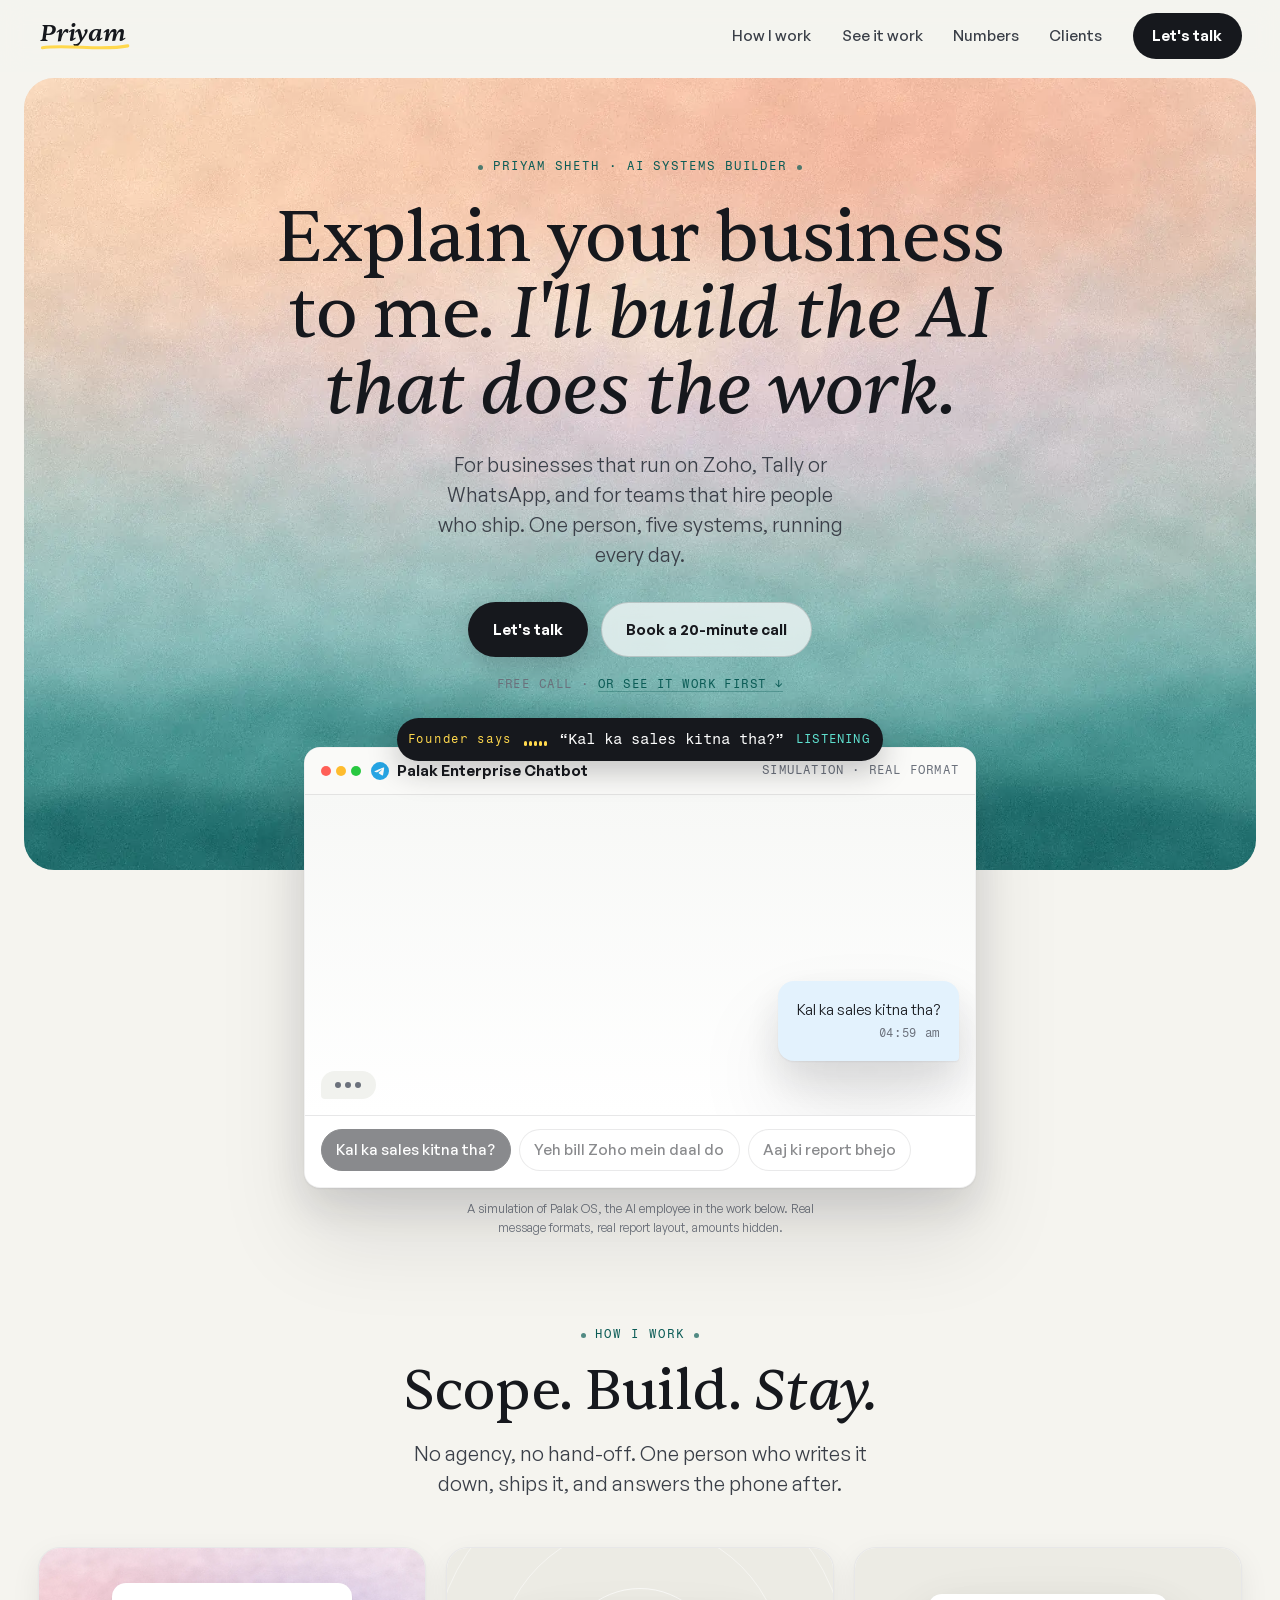
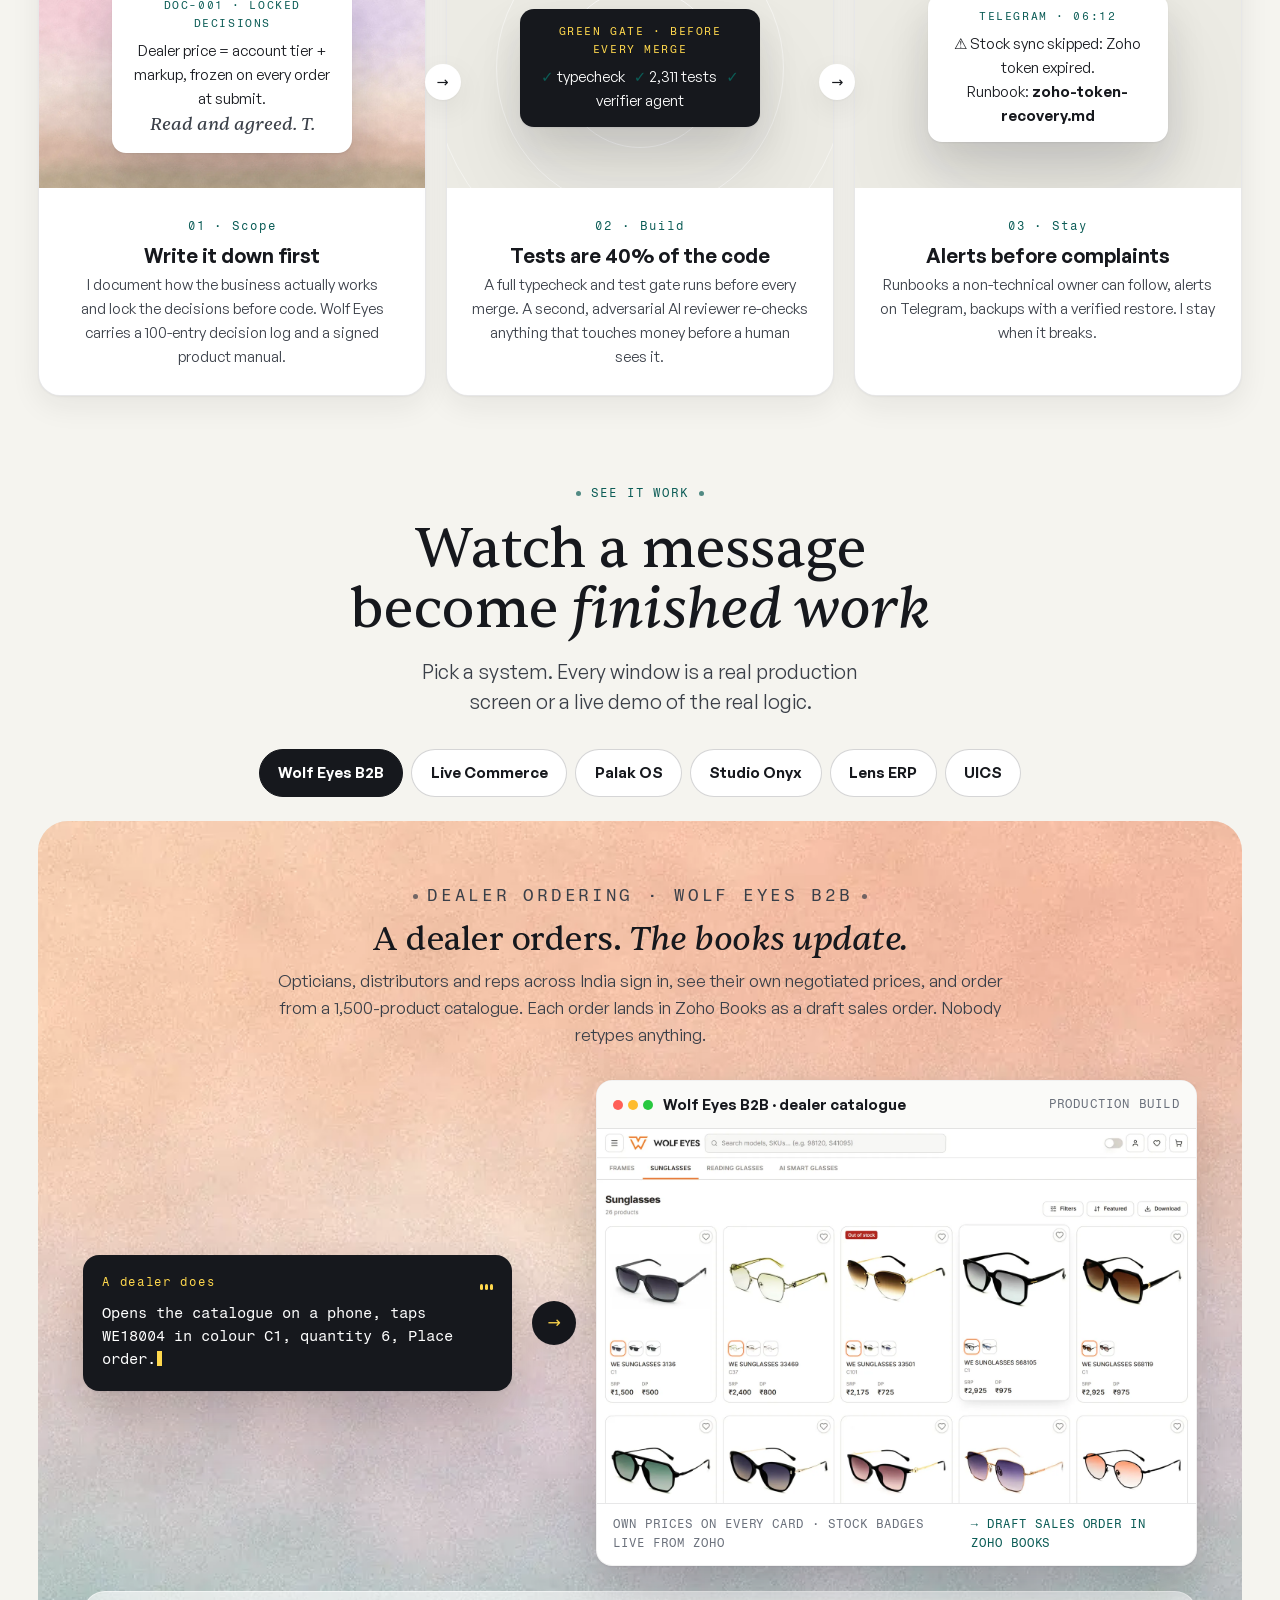
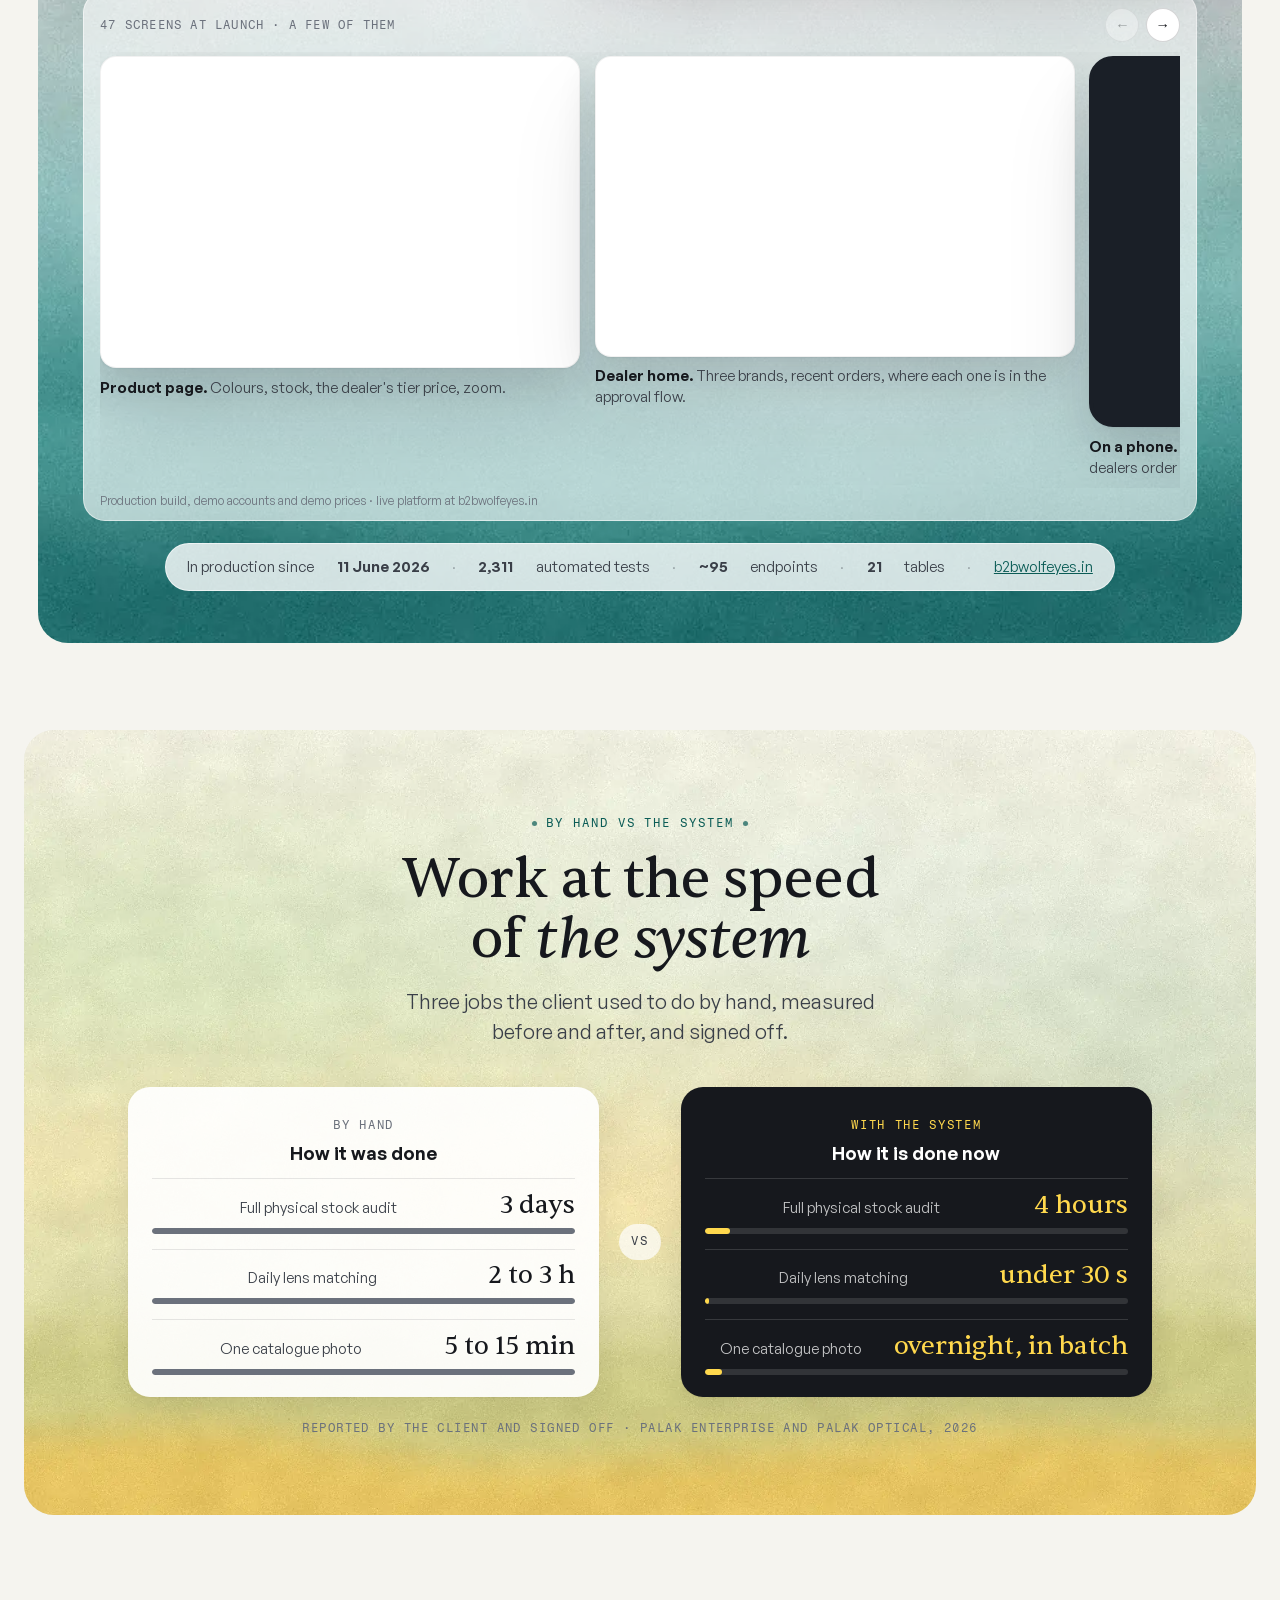
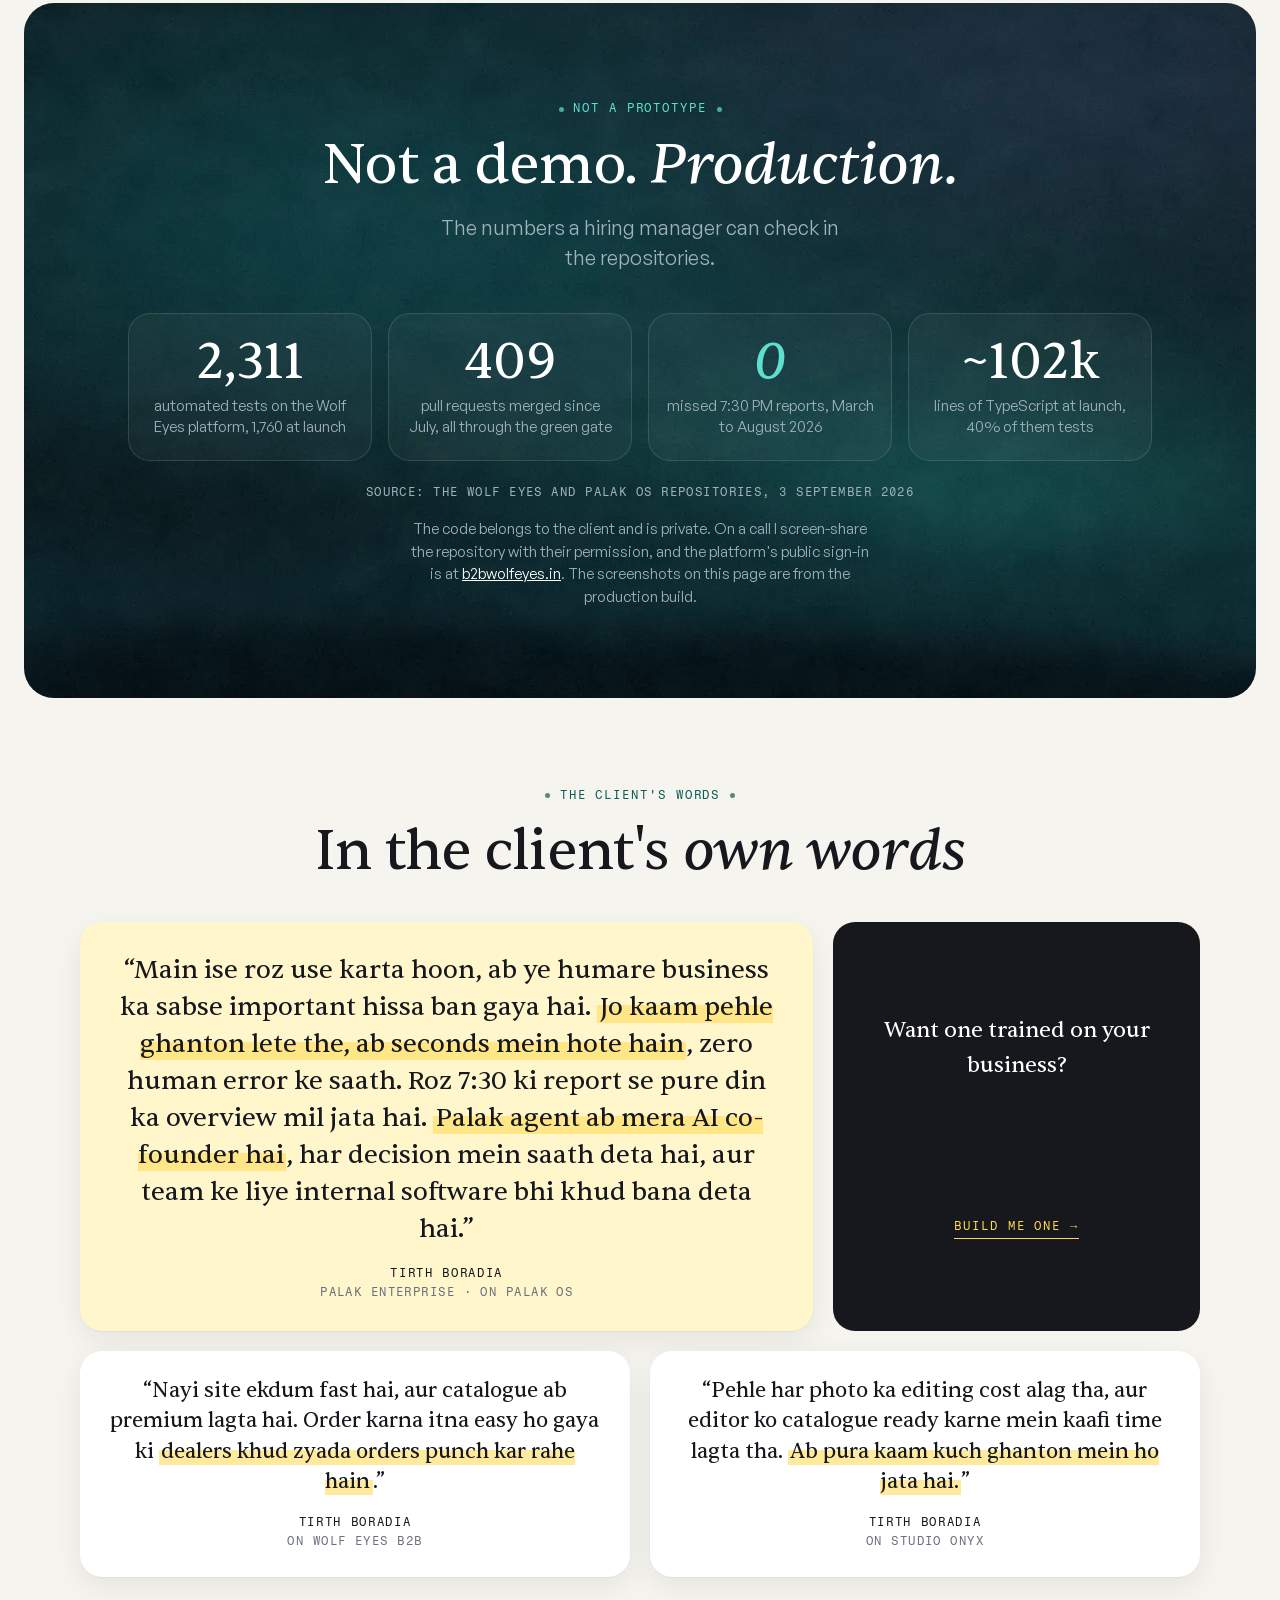
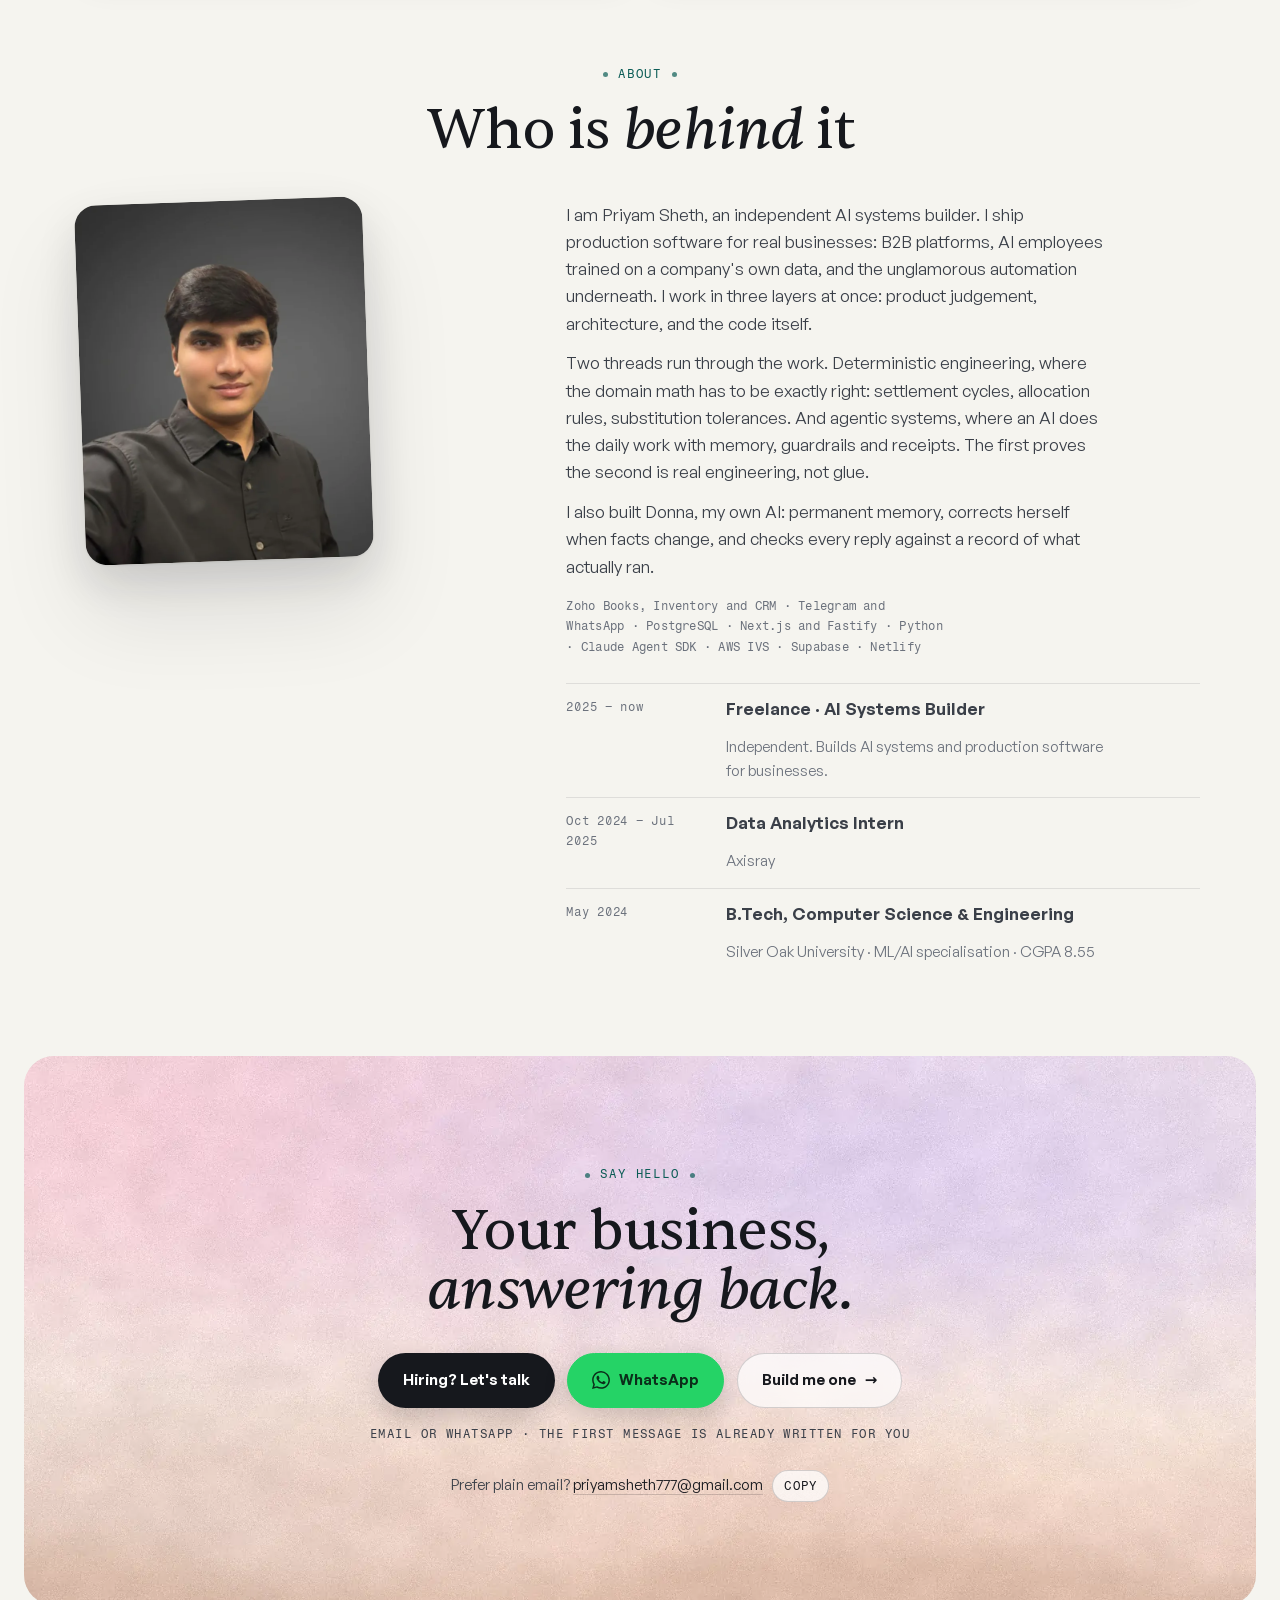
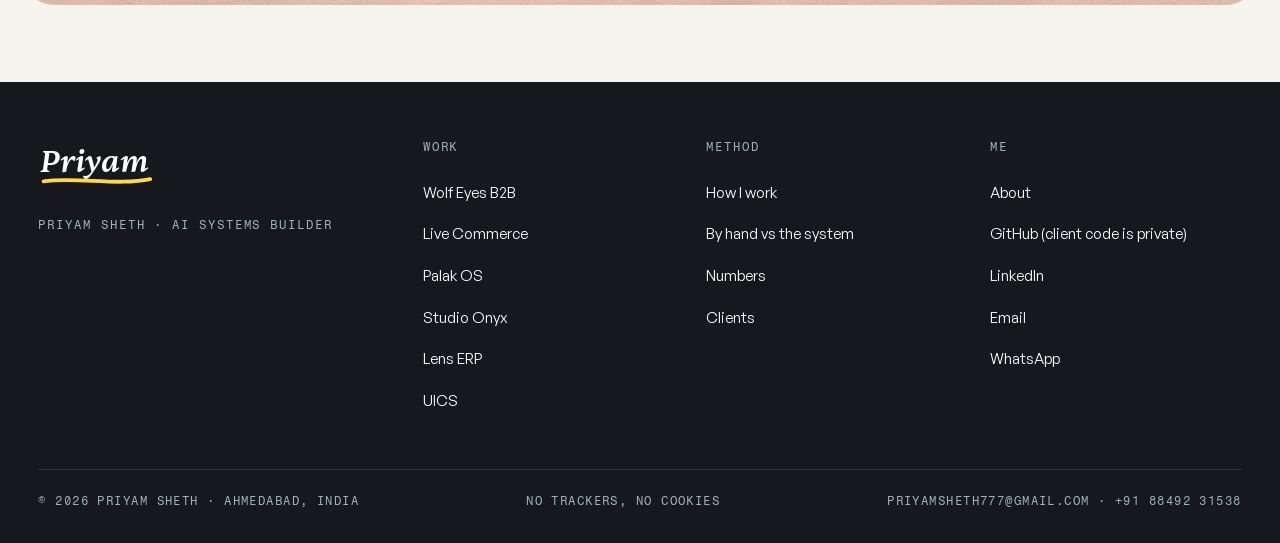
==== commit cf654ff0: "Remove the after-you-message section; signature alone in the nav Priyam judged the four-step section" ====
--- a/index.html
+++ b/index.html
@@ -25,7 +25,7 @@
 <a class="skip" href="#see">Skip to the work</a>
 
 <header class="nav">
-  <a class="wordmark" href="#top" aria-label="Priyam Sheth, home"><svg class="sig-mark" viewBox="0 0 220 96" aria-hidden="true" focusable="false"><text x="8" y="58" font-family="Sentient, Georgia, serif" font-style="italic" font-weight="500" font-size="54" fill="currentColor">Priyam</text><path d="M14 74 C 70 66, 150 82, 206 70" fill="none" stroke="#FFD84D" stroke-width="7" stroke-linecap="round"/></svg><span class="wm-sub">AI systems builder</span></a>
+  <a class="wordmark" href="#top" aria-label="Priyam Sheth, home"><svg class="sig-mark" viewBox="4 14 206 72" aria-hidden="true" focusable="false"><text x="8" y="58" font-family="Sentient, Georgia, serif" font-style="italic" font-weight="500" font-size="54" fill="currentColor">Priyam</text><path d="M14 74 C 70 66, 150 82, 206 70" fill="none" stroke="#FFD84D" stroke-width="7" stroke-linecap="round"/></svg></a>
   <nav class="nav-links" aria-label="Sections">
     <a href="#how">How I work</a>
     <a href="#see">See it work</a>
@@ -72,22 +72,6 @@
         <p class="demo-note fine">A simulation of Palak OS, the AI employee in the work below. Real message formats, real report layout, amounts hidden.</p>
       </div>
   </div>
-
-  <!-- ================= AFTER YOU MESSAGE ================= -->
-  <section class="section wrap center next" id="next" aria-labelledby="next-title">
-    <p class="mark r">After you say hello</p>
-    <h2 id="next-title" class="r" style="--d:60ms">What happens after <em>you message</em></h2>
-    <ol class="path r" style="--d:120ms">
-      <li><span class="dot" aria-hidden="true"></span><h3>A 20-minute call</h3><p>Free. You describe the business; I ask about the daily work, not the technology.</p></li>
-      <li><span class="dot" aria-hidden="true"></span><h3>A written scope</h3><p>What gets built, what it costs, and what "done" means. You read it and sign it before any code.</p></li>
-      <li><span class="dot" aria-hidden="true"></span><h3>A fixed-price build</h3><p>In milestones. You see working software every one to two weeks, on your own data.</p></li>
-      <li><span class="dot" aria-hidden="true"></span><h3>I stay</h3><p>A monthly operations line covers uptime, API costs and small changes. No surprises, no hostage retainer.</p></li>
-    </ol>
-    <div class="next-doors r" style="--d:180ms">
-      <a class="btn btn-wa" href="https://wa.me/918849231538?text=Hi%20Priyam%2C%20I%20saw%20your%20site.%20I%20run%20%5Bbusiness%5D%20and%20want%20to%20talk%20about%20automating%20%5Bwhat%5D." target="_blank" rel="noopener"><svg class="wa" viewBox="0 0 24 24" aria-hidden="true"><path fill="currentColor" d="M17.47 14.38c-.3-.15-1.76-.87-2.03-.97-.27-.1-.47-.15-.67.15-.2.3-.77.97-.94 1.17-.17.2-.35.22-.64.07-.3-.15-1.26-.46-2.39-1.48-.88-.79-1.48-1.76-1.65-2.06-.17-.3-.02-.46.13-.61.13-.13.3-.35.45-.52.15-.17.2-.3.3-.5.1-.2.05-.37-.03-.52-.07-.15-.67-1.61-.91-2.2-.24-.58-.49-.5-.67-.51h-.57c-.2 0-.52.07-.79.37-.27.3-1.04 1.02-1.04 2.48s1.07 2.88 1.21 3.08c.15.2 2.1 3.2 5.08 4.49.71.31 1.26.49 1.69.63.71.23 1.36.2 1.87.12.57-.09 1.76-.72 2.01-1.41.25-.7.25-1.29.17-1.41-.07-.13-.27-.2-.57-.35M12.05 21.8h-.01a9.87 9.87 0 0 1-5.03-1.38l-.36-.21-3.74.98 1-3.65-.24-.37a9.86 9.86 0 0 1-1.51-5.26c0-5.45 4.44-9.88 9.9-9.88 2.64 0 5.12 1.03 6.99 2.9a9.82 9.82 0 0 1 2.89 6.99c0 5.45-4.44 9.88-9.89 9.88m8.41-18.3A11.82 11.82 0 0 0 12.05 0C5.5 0 .16 5.33.16 11.89c0 2.1.55 4.14 1.59 5.95L0 24l6.3-1.65a11.88 11.88 0 0 0 5.74 1.46h.01c6.55 0 11.89-5.33 11.89-11.89 0-3.18-1.24-6.16-3.48-8.41"/></svg>Message me on WhatsApp</a>
-      <a class="btn btn-ghost" href="mailto:priyamsheth777@gmail.com?subject=Build%20me%20one">Or email: Build me one</a>
-    </div>
-  </section>
 
   <!-- ================= HOW I WORK ================= -->
   <section class="section wrap center" id="how" aria-labelledby="how-title">
@@ -370,9 +354,9 @@
 <footer>
   <div class="wrap">
     <div class="foot">
-      <div><a class="wordmark" href="#top" aria-label="Priyam Sheth, home"><svg class="sig-mark" viewBox="0 0 220 96" aria-hidden="true" focusable="false"><text x="8" y="58" font-family="Sentient, Georgia, serif" font-style="italic" font-weight="500" font-size="54" fill="currentColor">Priyam</text><path d="M14 74 C 70 66, 150 82, 206 70" fill="none" stroke="#FFD84D" stroke-width="7" stroke-linecap="round"/></svg></a><p class="tag">Priyam Sheth · AI systems builder</p></div>
+      <div><a class="wordmark" href="#top" aria-label="Priyam Sheth, home"><svg class="sig-mark" viewBox="4 14 206 72" aria-hidden="true" focusable="false"><text x="8" y="58" font-family="Sentient, Georgia, serif" font-style="italic" font-weight="500" font-size="54" fill="currentColor">Priyam</text><path d="M14 74 C 70 66, 150 82, 206 70" fill="none" stroke="#FFD84D" stroke-width="7" stroke-linecap="round"/></svg></a><p class="tag">Priyam Sheth · AI systems builder</p></div>
       <div><h4>Work</h4><ul><li><a href="#see" data-open-tab="p-wolf">Wolf Eyes B2B</a></li><li><a href="#see" data-open-tab="p-live">Live Commerce</a></li><li><a href="#see" data-open-tab="p-palak">Palak OS</a></li><li><a href="#see" data-open-tab="p-onyx">Studio Onyx</a></li><li><a href="#see" data-open-tab="p-erp">Lens ERP</a></li><li><a href="#see" data-open-tab="p-uics">UICS</a></li></ul></div>
-      <div><h4>Method</h4><ul><li><a href="#how">How I work</a></li><li><a href="#next">After you message</a></li><li><a href="#numbers">Numbers</a></li><li><a href="#clients">Clients</a></li></ul></div>
+      <div><h4>Method</h4><ul><li><a href="#how">How I work</a></li><li><a href="#vs">By hand vs the system</a></li><li><a href="#numbers">Numbers</a></li><li><a href="#clients">Clients</a></li></ul></div>
       <div><h4>Me</h4><ul><li><a href="#about">About</a></li><li><a href="https://github.com/Priyam-Sheth" rel="noopener">GitHub (client code is private)</a></li><li><a href="https://www.linkedin.com/in/priyam-sheth-680874bb" rel="noopener">LinkedIn</a></li><li><a href="mailto:priyamsheth777@gmail.com">Email</a></li><li><a href="https://wa.me/918849231538?text=Hi%20Priyam%2C%20I%20saw%20your%20site.%20I%20run%20%5Bbusiness%5D%20and%20want%20to%20talk%20about%20automating%20%5Bwhat%5D." rel="noopener">WhatsApp</a></li></ul></div>
     </div>
     <div class="foot-bar"><span>© 2026 Priyam Sheth · Ahmedabad, India</span><span>No trackers, no cookies</span><span>priyamsheth777@gmail.com · +91 88492 31538</span></div>
--- a/src/v3/site.css
+++ b/src/v3/site.css
@@ -87,26 +87,15 @@
 /* nav */
 .nav{position:sticky;top:0;z-index:20;height:var(--nav-h);display:flex;align-items:center;justify-content:space-between;gap:1rem;padding:0 clamp(1rem,3vw,2.5rem);background:rgba(245,244,239,.82);backdrop-filter:blur(14px) saturate(1.3);-webkit-backdrop-filter:blur(14px) saturate(1.3)}
 .wordmark{font-family:var(--serif);font-weight:500;font-size:1.35rem;letter-spacing:-.01em;text-decoration:none;display:flex;align-items:center;gap:.5rem}
-.wordmark{gap:.7rem;color:var(--ink)}
-.sig-mark{height:38px;width:auto;display:block;color:var(--ink)}
-.wm-sub{font-family:var(--sans);font-weight:500;font-size:.8125rem;color:var(--ink-3);letter-spacing:.01em;padding-top:.35rem}
-@media (max-width:600px){.wm-sub{display:none}.sig-mark{height:34px}}
+.wordmark{color:var(--ink);align-items:center}
+.sig-mark{height:32px;width:auto;display:block;color:var(--ink);margin-top:2px}
+@media (max-width:600px){.sig-mark{height:30px}}
 .fine-link{color:var(--teal-2);text-decoration:none;border-bottom:1px solid rgba(11,92,86,.35)}
-/* after you message */
-.next{padding-top:clamp(3rem,7vh,5rem)}
-.path{list-style:none;display:grid;grid-template-columns:repeat(4,1fr);gap:1.25rem;margin:2.5rem auto 0;max-width:70rem;text-align:left;position:relative}
-.path::before{content:"";position:absolute;left:5%;right:5%;top:.55rem;height:2px;background:var(--line-2)}
-.path li{position:relative;padding-top:1.6rem}
-.path .dot{position:absolute;left:0;top:0;width:1.1rem;height:1.1rem;border-radius:50%;background:var(--mari);border:3px solid var(--bg);box-shadow:0 0 0 2px var(--line-2)}
-.path h3{font-family:var(--sans);font-weight:600;font-size:1.05rem;letter-spacing:0;margin-bottom:.35rem}
-.path p{font-size:var(--t-sm);color:var(--ink-2)}
-.next-doors{display:flex;flex-wrap:wrap;justify-content:center;gap:.8rem;margin-top:2.2rem}
 .btn-wa{background:#25D366;border-color:#25D366;color:#0B2E1A}
 .btn-wa:hover{background:#1EBE5A;border-color:#1EBE5A}
 .btn .wa{width:18px;height:18px}
 .about .stack{font-family:var(--mono);font-size:var(--t-xs);letter-spacing:.02em;color:var(--ink-3);margin-top:1rem;line-height:1.7}
-@media (max-width:860px){.path{grid-template-columns:1fr 1fr;gap:1.25rem 1.5rem}.path::before{display:none}}
-@media (max-width:520px){.path{grid-template-columns:1fr}}
+
 .nav-links{display:flex;gap:1.9rem;align-items:center}
 .nav-links a:not(.btn){font-size:var(--t-sm);font-weight:500;color:var(--ink-2);text-decoration:none;transition:color 160ms ease}
 .nav-links a:not(.btn):hover{color:var(--ink)}
@@ -448,7 +437,7 @@
 .copy-btn[data-done="1"]{background:var(--mari)}
 footer{background:var(--ink);color:#fff;margin-top:clamp(3rem,6vw,5rem);padding:3.5rem 0 2rem}
 .foot{display:grid;grid-template-columns:1.4fr 1fr 1fr 1fr;gap:2rem}
-.foot .wordmark{color:#fff}.foot .sig-mark{color:#fff;height:44px}
+.foot .wordmark{color:#fff}.foot .sig-mark{color:#fff;height:40px}
 .foot .tag{margin-top:.8rem;font-family:var(--mono);font-size:var(--t-xs);letter-spacing:.16em;text-transform:uppercase;color:var(--night-dim)}
 .foot h4{font-family:var(--mono);font-weight:400;font-size:var(--t-xs);letter-spacing:.16em;text-transform:uppercase;color:var(--night-dim);margin-bottom:1rem}
 .foot ul{list-style:none;display:grid;gap:.1rem}
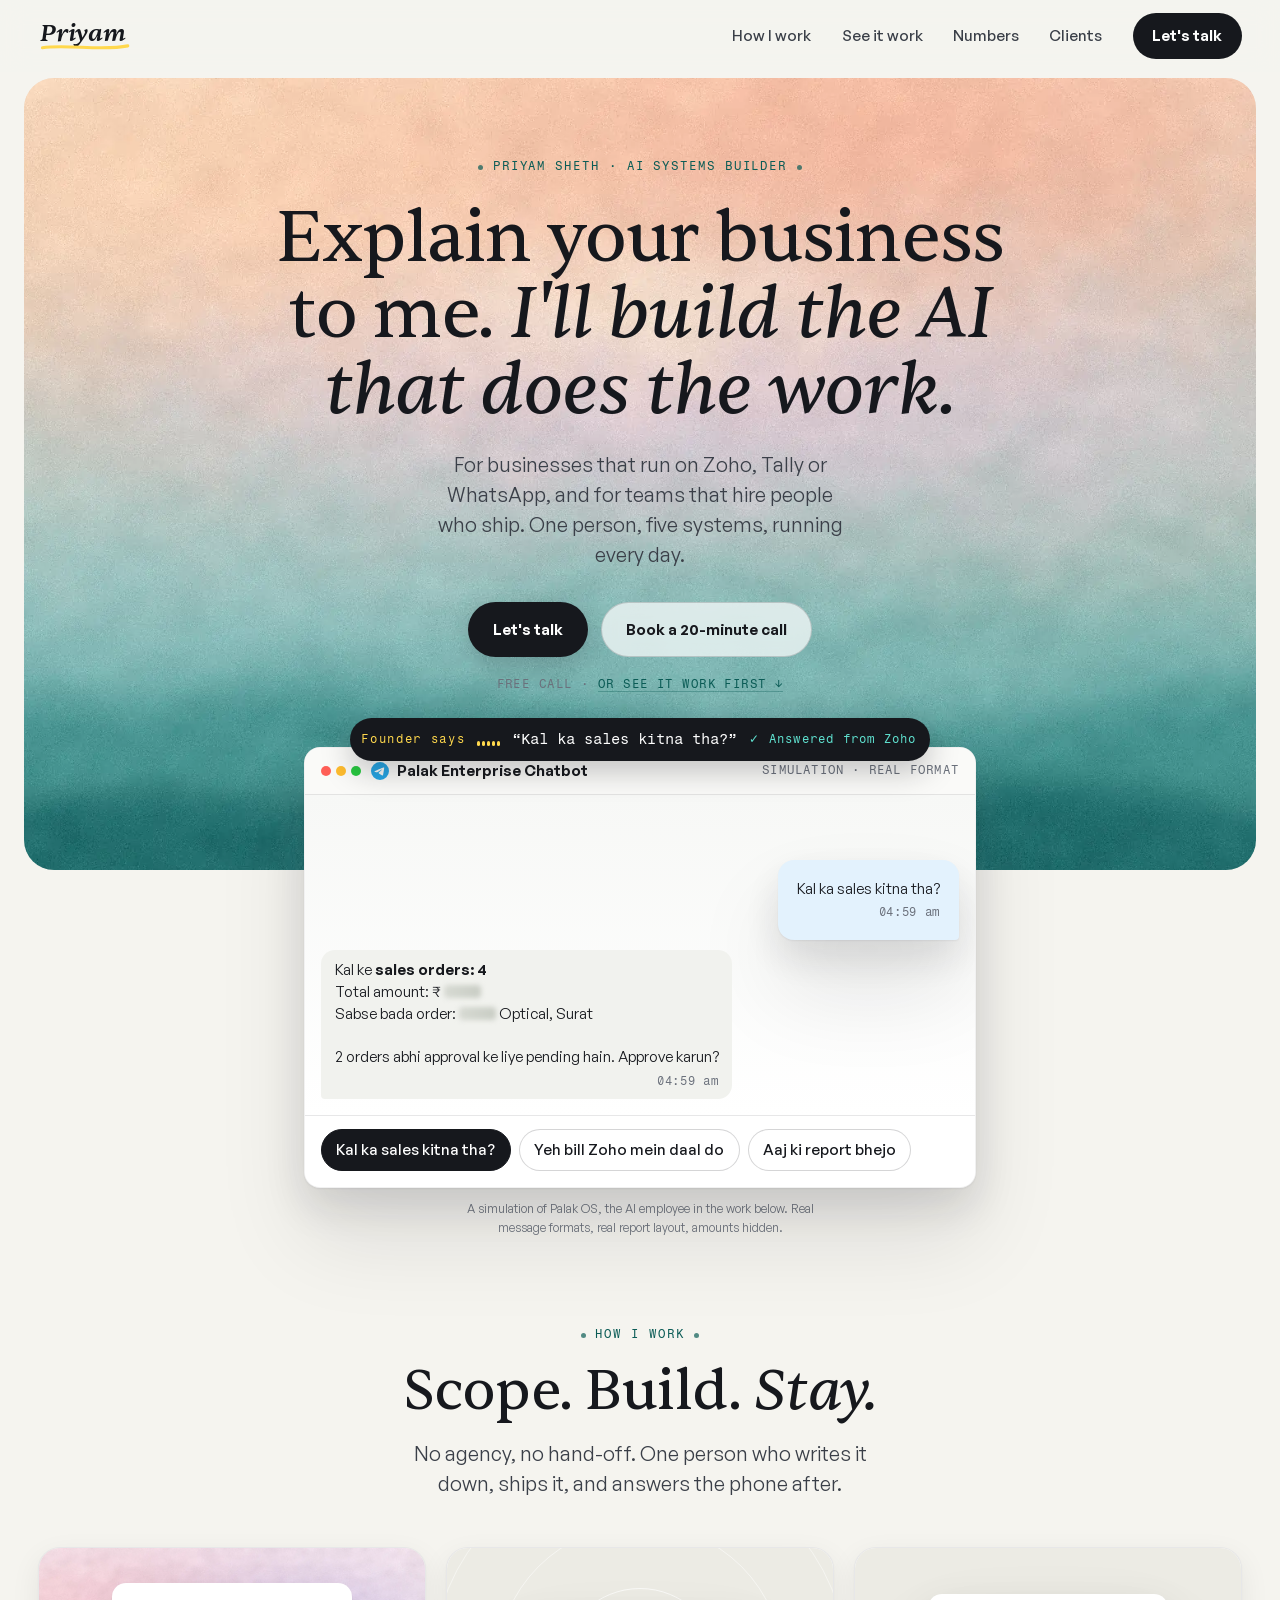
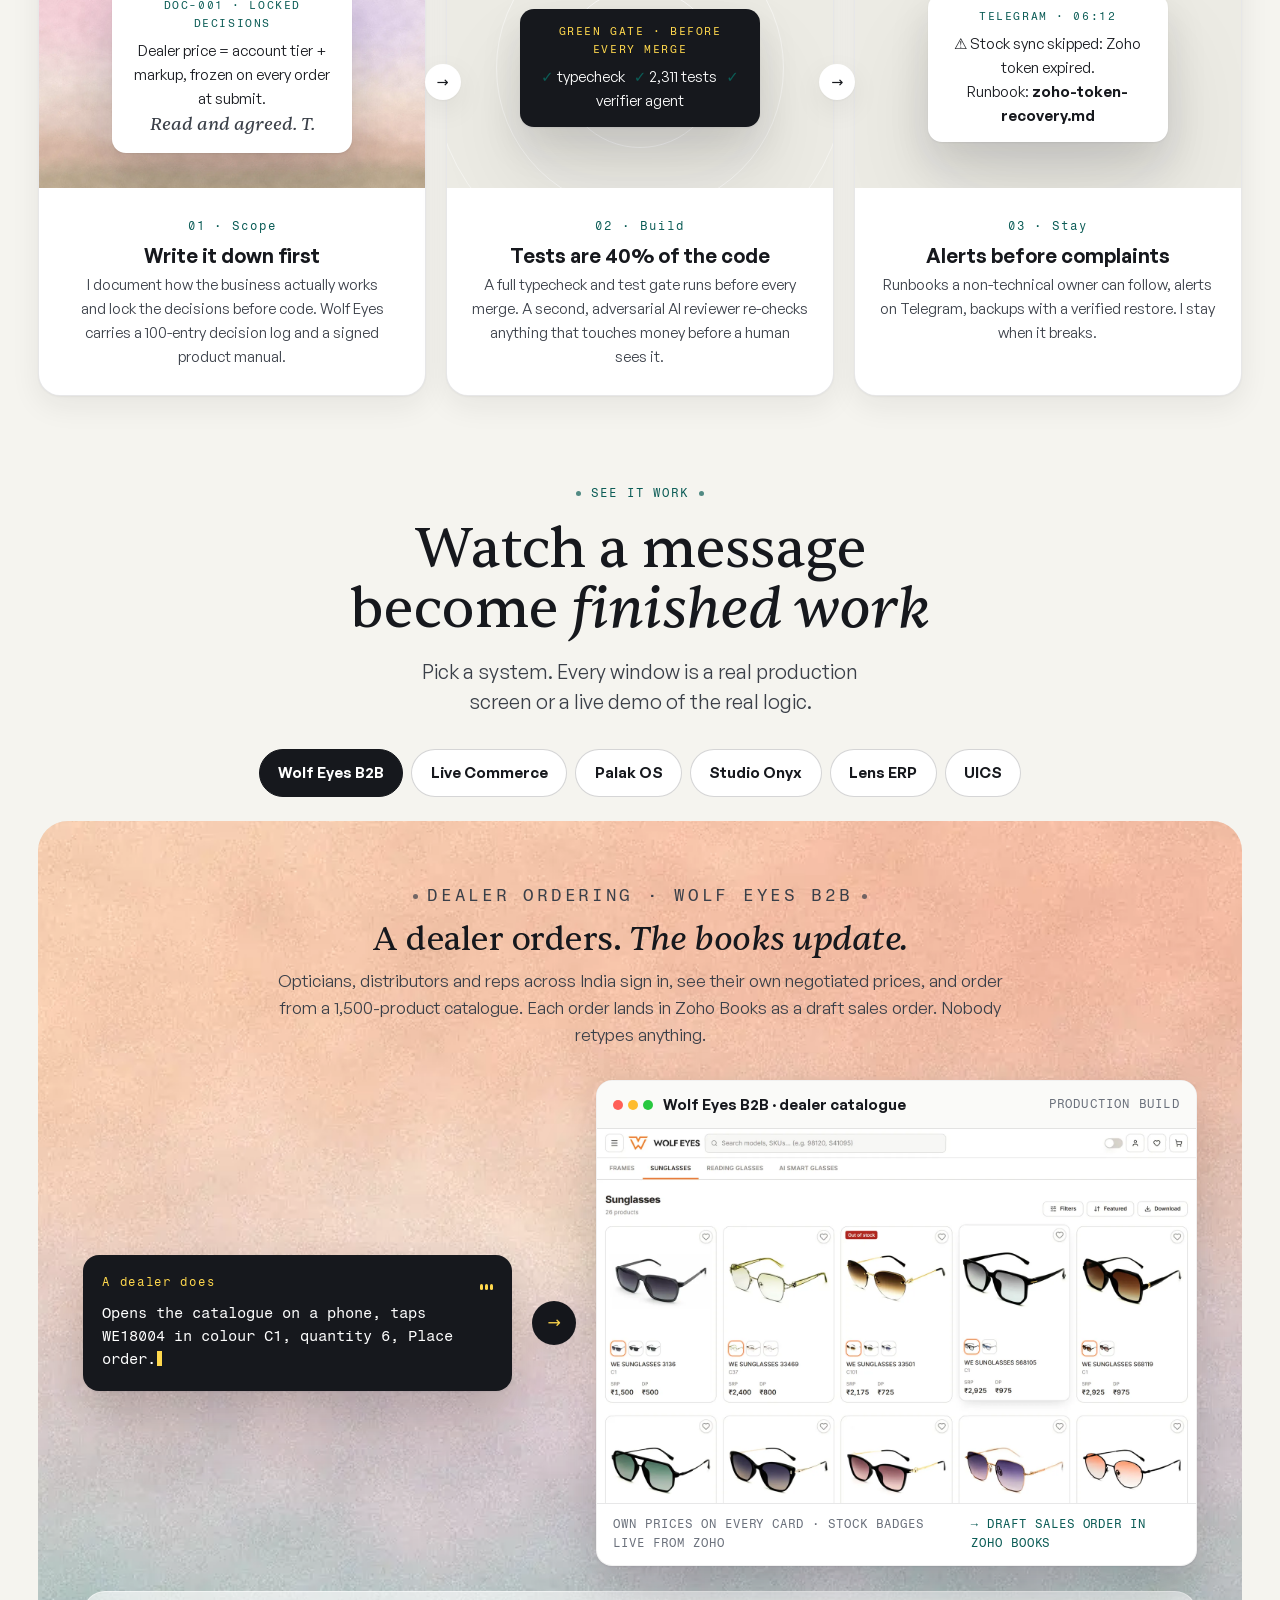
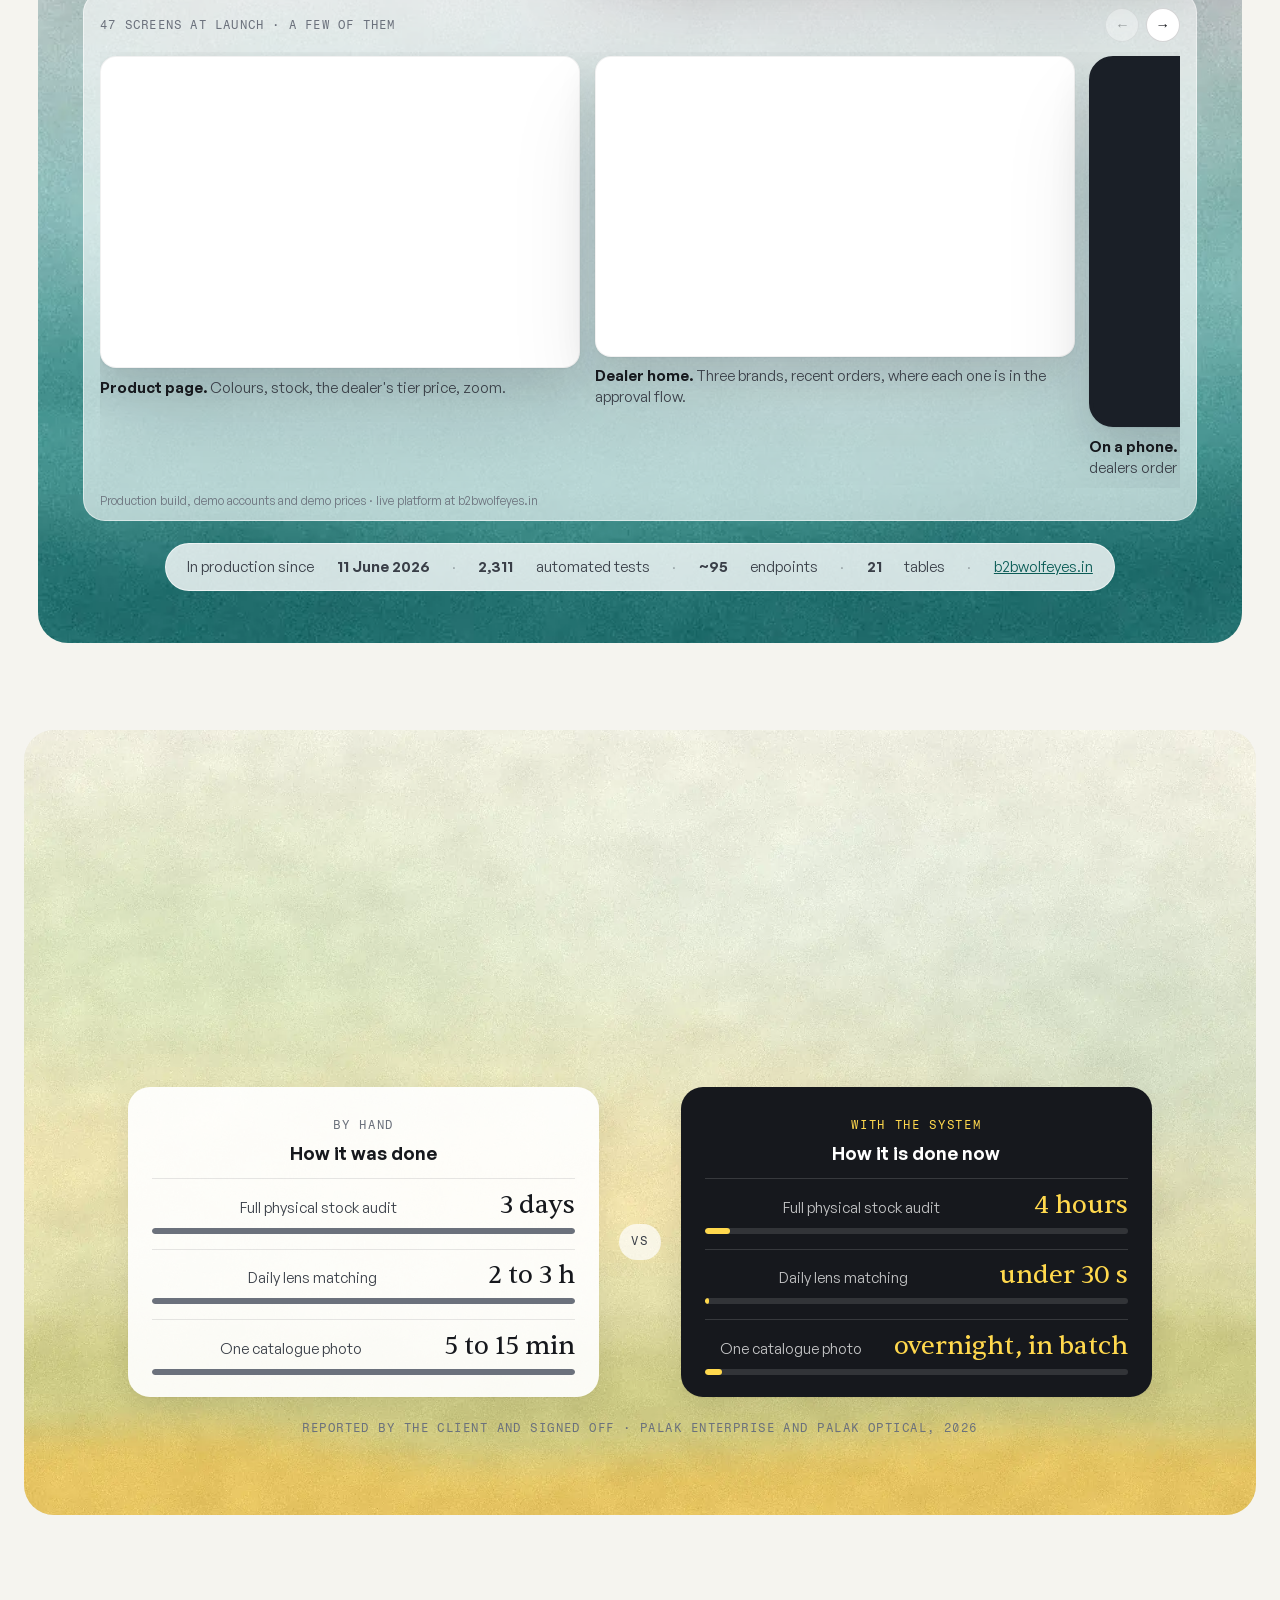
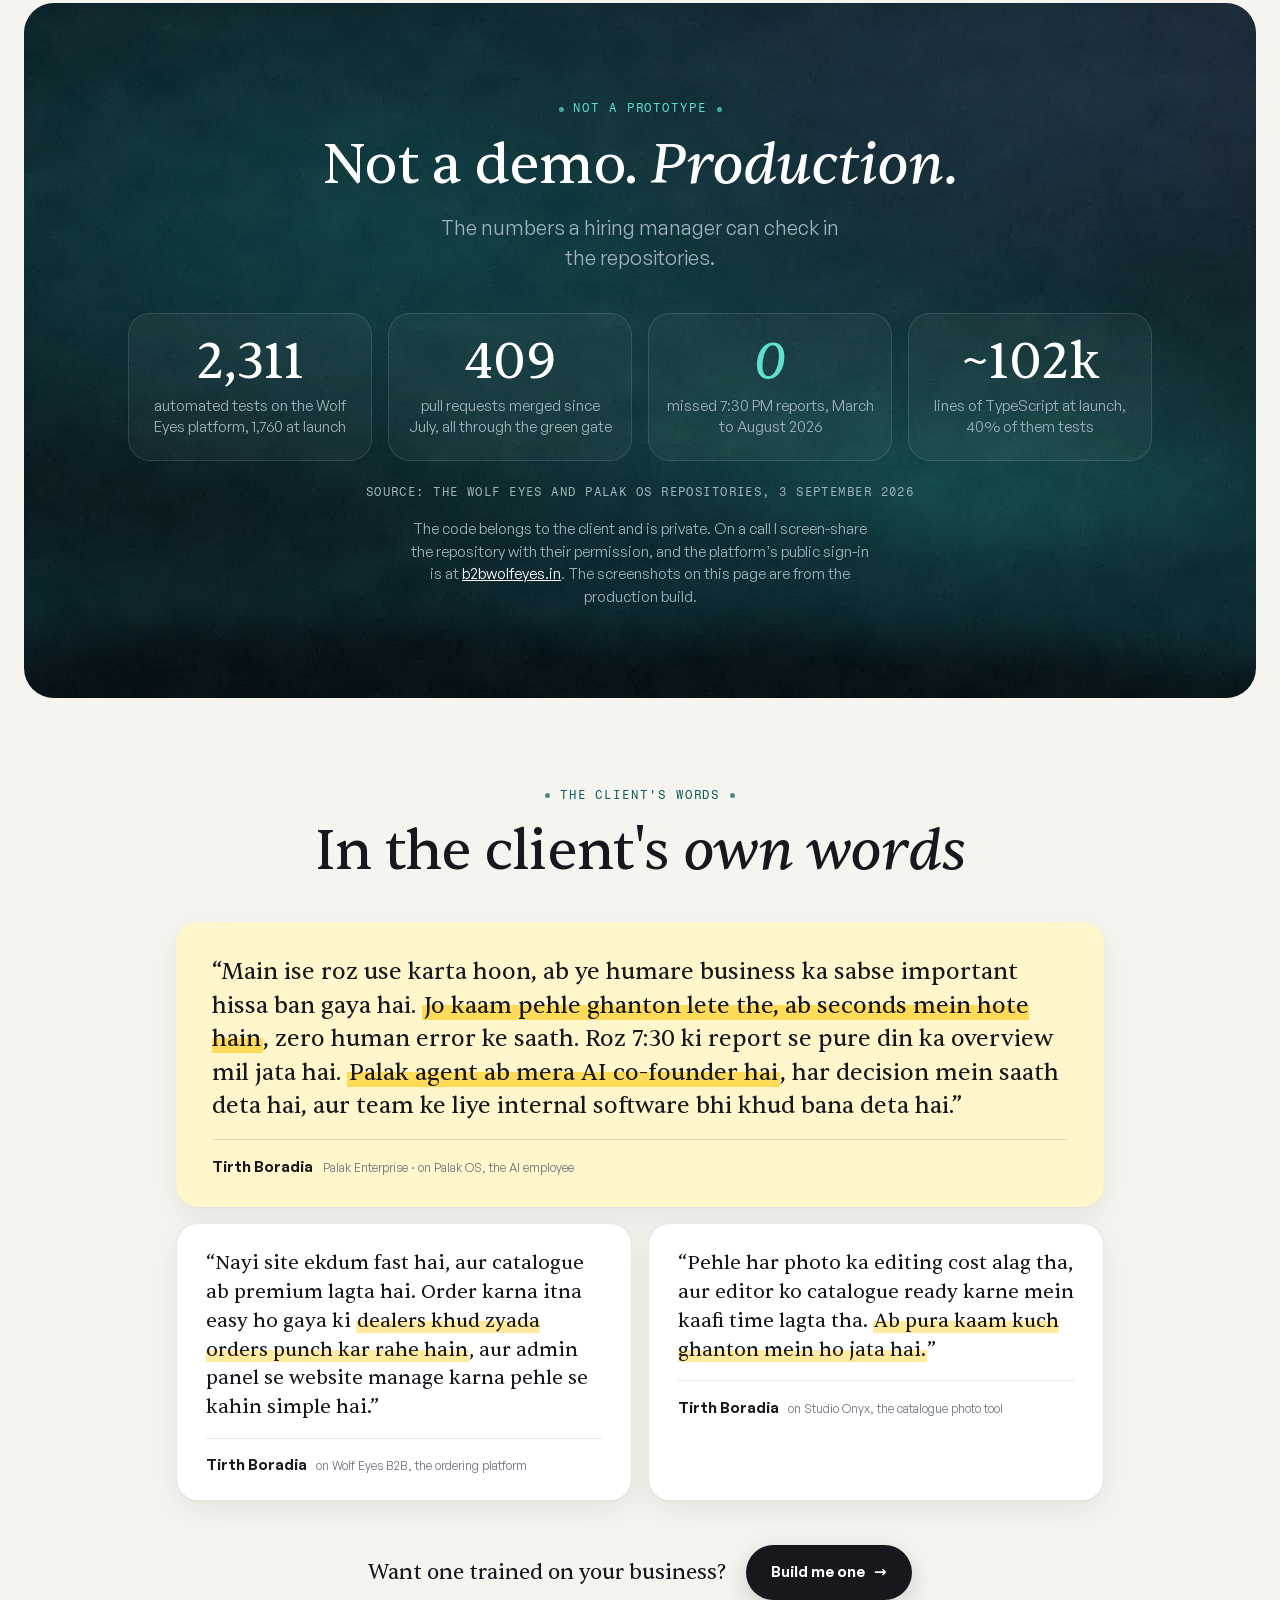
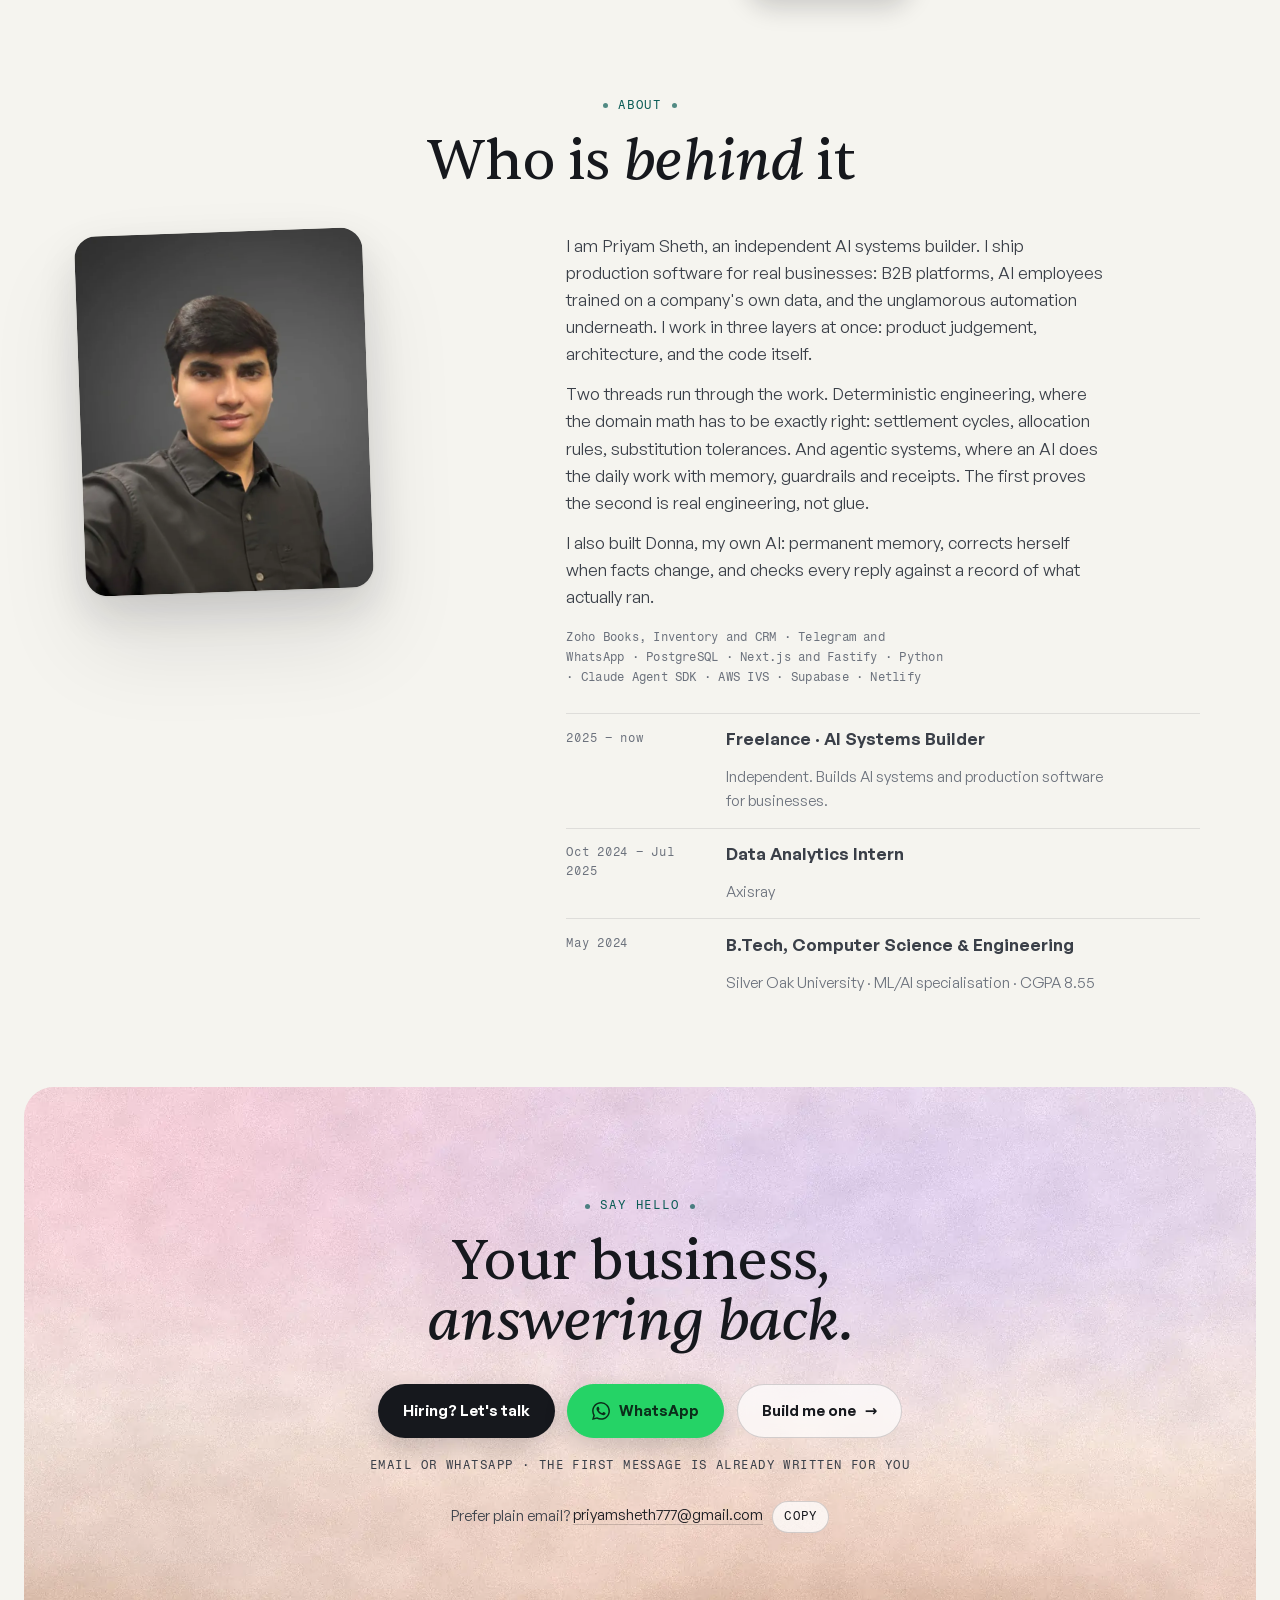
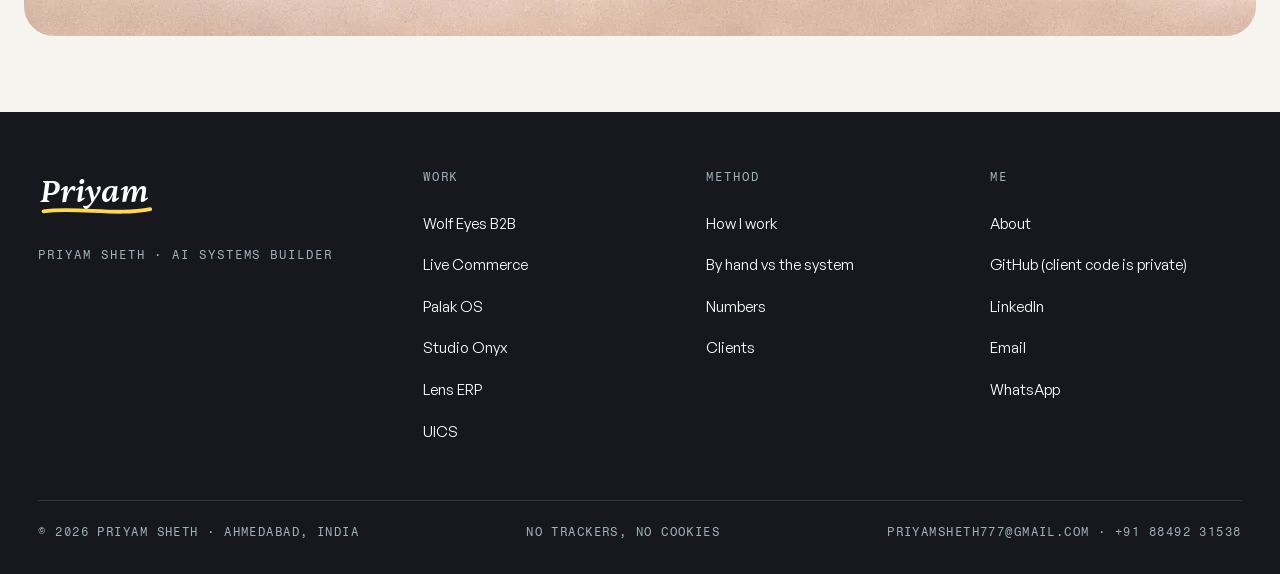
==== commit e228fb8f: "Clients: one featured quote, two beneath, left-aligned, plain attribution The centred quote beside a" ====
--- a/index.html
+++ b/index.html
@@ -302,15 +302,18 @@
   <section class="section wrap center" id="clients" aria-labelledby="clients-title">
     <p class="mark r">The client's words</p>
     <h2 id="clients-title" class="r" style="--d:60ms">In the client's <em>own words</em></h2>
-    <div class="love r" style="--d:120ms">
-      <figure class="big">
+    <div class="quotes r" style="--d:120ms">
+      <figure class="q big">
         <blockquote>“Main ise roz use karta hoon, ab ye humare business ka sabse important hissa ban gaya hai. <mark>Jo kaam pehle ghanton lete the, ab seconds mein hote hain</mark>, zero human error ke saath. Roz 7:30 ki report se pure din ka overview mil jata hai. <mark>Palak agent ab mera AI co-founder hai</mark>, har decision mein saath deta hai, aur team ke liye internal software bhi khud bana deta hai.”</blockquote>
-        <figcaption><b>Tirth Boradia</b>Palak Enterprise · on Palak OS</figcaption>
+        <figcaption><b>Tirth Boradia</b><span>Palak Enterprise · on Palak OS, the AI employee</span></figcaption>
       </figure>
-      <div class="dark"><span class="sig">Want one trained on your business?</span><a href="mailto:priyamsheth777@gmail.com?subject=Build%20me%20one">Build me one &rarr;</a></div>
-      <div class="two">
-        <figure class="card"><blockquote>“Nayi site ekdum fast hai, aur catalogue ab premium lagta hai. Order karna itna easy ho gaya ki <mark>dealers khud zyada orders punch kar rahe hain</mark>.”</blockquote><figcaption><b>Tirth Boradia</b>on Wolf Eyes B2B</figcaption></figure>
-        <figure class="card"><blockquote>“Pehle har photo ka editing cost alag tha, aur editor ko catalogue ready karne mein kaafi time lagta tha. <mark>Ab pura kaam kuch ghanton mein ho jata hai.</mark>”</blockquote><figcaption><b>Tirth Boradia</b>on Studio Onyx</figcaption></figure>
+      <div class="pair">
+        <figure class="q"><blockquote>“Nayi site ekdum fast hai, aur catalogue ab premium lagta hai. Order karna itna easy ho gaya ki <mark>dealers khud zyada orders punch kar rahe hain</mark>, aur admin panel se website manage karna pehle se kahin simple hai.”</blockquote><figcaption><b>Tirth Boradia</b><span>on Wolf Eyes B2B, the ordering platform</span></figcaption></figure>
+        <figure class="q"><blockquote>“Pehle har photo ka editing cost alag tha, aur editor ko catalogue ready karne mein kaafi time lagta tha. <mark>Ab pura kaam kuch ghanton mein ho jata hai.</mark>”</blockquote><figcaption><b>Tirth Boradia</b><span>on Studio Onyx, the catalogue photo tool</span></figcaption></figure>
+      </div>
+      <div class="quotes-cta">
+        <p>Want one trained on your business?</p>
+        <a class="btn" href="mailto:priyamsheth777@gmail.com?subject=Build%20me%20one">Build me one <span class="arrow" aria-hidden="true">&rarr;</span></a>
       </div>
     </div>
   </section>
--- a/src/v3/site.css
+++ b/src/v3/site.css
@@ -392,21 +392,23 @@
 @media (max-width:860px){.stats{grid-template-columns:repeat(2,1fr)}}
 
 /* ============================================================
-   LOVE
-   ============================================================ */
-.love{display:grid;grid-template-columns:2fr 1fr;gap:1.25rem;max-width:70rem;margin:2.5rem auto 0}
-.love .big{grid-column:1;background:#FFF6CC;border-radius:var(--r-card);padding:1.8rem 2rem;box-shadow:var(--shadow-card)}
-.love .card{background:#fff;border-radius:var(--r-card);padding:1.6rem 1.7rem;box-shadow:var(--shadow-card)}
-.love .dark{background:var(--ink);color:#fff;display:grid;place-items:center;text-align:center;gap:.6rem;border-radius:var(--r-card);padding:1.8rem}
-.love .dark .sig{font-family:var(--serif);font-size:1.35rem}
-.love .dark a{color:var(--mari);font-family:var(--mono);font-size:var(--t-xs);letter-spacing:.16em;text-transform:uppercase;text-decoration:none;border-bottom:1px solid var(--mari);padding-bottom:.15rem}
-.love blockquote{font-family:var(--serif);font-size:1.3rem;line-height:1.45;color:var(--ink)}
-.love .big blockquote{font-size:1.6rem}
-.love mark{background:linear-gradient(180deg,transparent 45%,var(--mari-soft) 45%);color:inherit;padding:0 .1em}
-.love figcaption{margin-top:1rem;font-family:var(--mono);font-size:var(--t-xs);letter-spacing:.12em;text-transform:uppercase;color:var(--ink-3)}
-.love figcaption b{display:block;color:var(--ink);font-weight:400;letter-spacing:.14em}
-.love .two{grid-column:1/-1;display:grid;grid-template-columns:repeat(2,1fr);gap:1.25rem}
-@media (max-width:860px){.love{grid-template-columns:1fr}.love .two{grid-template-columns:1fr}}
+   CLIENTS
+   ============================================================ */
+.quotes{max-width:58rem;margin:2.5rem auto 0;display:grid;gap:1rem;text-align:left}
+.quotes .q{margin:0;background:#fff;border:1px solid var(--line);border-radius:var(--r-card);padding:1.6rem 1.8rem 1.4rem;box-shadow:var(--shadow-card)}
+.quotes .q.big{background:#FFF6CC;border-color:transparent;padding:2rem 2.2rem 1.7rem}
+.quotes .pair{display:grid;grid-template-columns:1fr 1fr;gap:1rem}
+.quotes blockquote{font-family:var(--serif);font-size:1.2rem;line-height:1.5;color:var(--ink);text-wrap:pretty}
+.quotes .big blockquote{font-size:1.45rem;line-height:1.45}
+.quotes mark{background:linear-gradient(180deg,transparent 48%,var(--mari-soft) 48%);color:inherit;padding:0 .08em}
+.quotes .big mark{background:linear-gradient(180deg,transparent 48%,rgba(255,216,77,.9) 48%)}
+.quotes figcaption{display:flex;flex-wrap:wrap;align-items:baseline;gap:.25rem .6rem;margin-top:1rem;padding-top:.9rem;border-top:1px solid var(--line)}
+.quotes .big figcaption{border-top-color:rgba(22,24,29,.12)}
+.quotes figcaption b{font-weight:600;font-size:var(--t-sm);color:var(--ink)}
+.quotes figcaption span{font-size:var(--t-xs);color:var(--ink-3)}
+.quotes-cta{display:flex;flex-wrap:wrap;justify-content:center;align-items:center;gap:.75rem 1.25rem;margin-top:1.25rem;padding:.5rem 0}
+.quotes-cta p{font-family:var(--serif);font-size:1.3rem;color:var(--ink)}
+@media (max-width:760px){.quotes{margin-top:1.8rem;gap:.8rem}.quotes .pair{grid-template-columns:1fr;gap:.8rem}.quotes .q{padding:1.3rem 1.3rem 1.1rem}.quotes .q.big{padding:1.5rem 1.4rem 1.2rem}.quotes .big blockquote{font-size:1.25rem}.quotes blockquote{font-size:1.1rem}}
 
 /* ============================================================
    ABOUT
@@ -496,12 +498,6 @@
   /* facts, love, about */
   .facts{grid-template-columns:1fr;gap:.6rem;margin-top:1.2rem}
   .facts .v{font-size:1.35rem}
-  .love{margin-top:1.8rem;gap:.9rem}
-  .love .big{padding:1.4rem 1.3rem}
-  .love .big blockquote{font-size:1.25rem}
-  .love blockquote{font-size:1.1rem}
-  .love .card{padding:1.3rem 1.3rem}
-  .love .dark{padding:1.4rem}
   .about{margin-top:1.8rem}
   .about .portrait{width:min(14rem,70%)}
   .vs .val{font-size:1.35rem}
